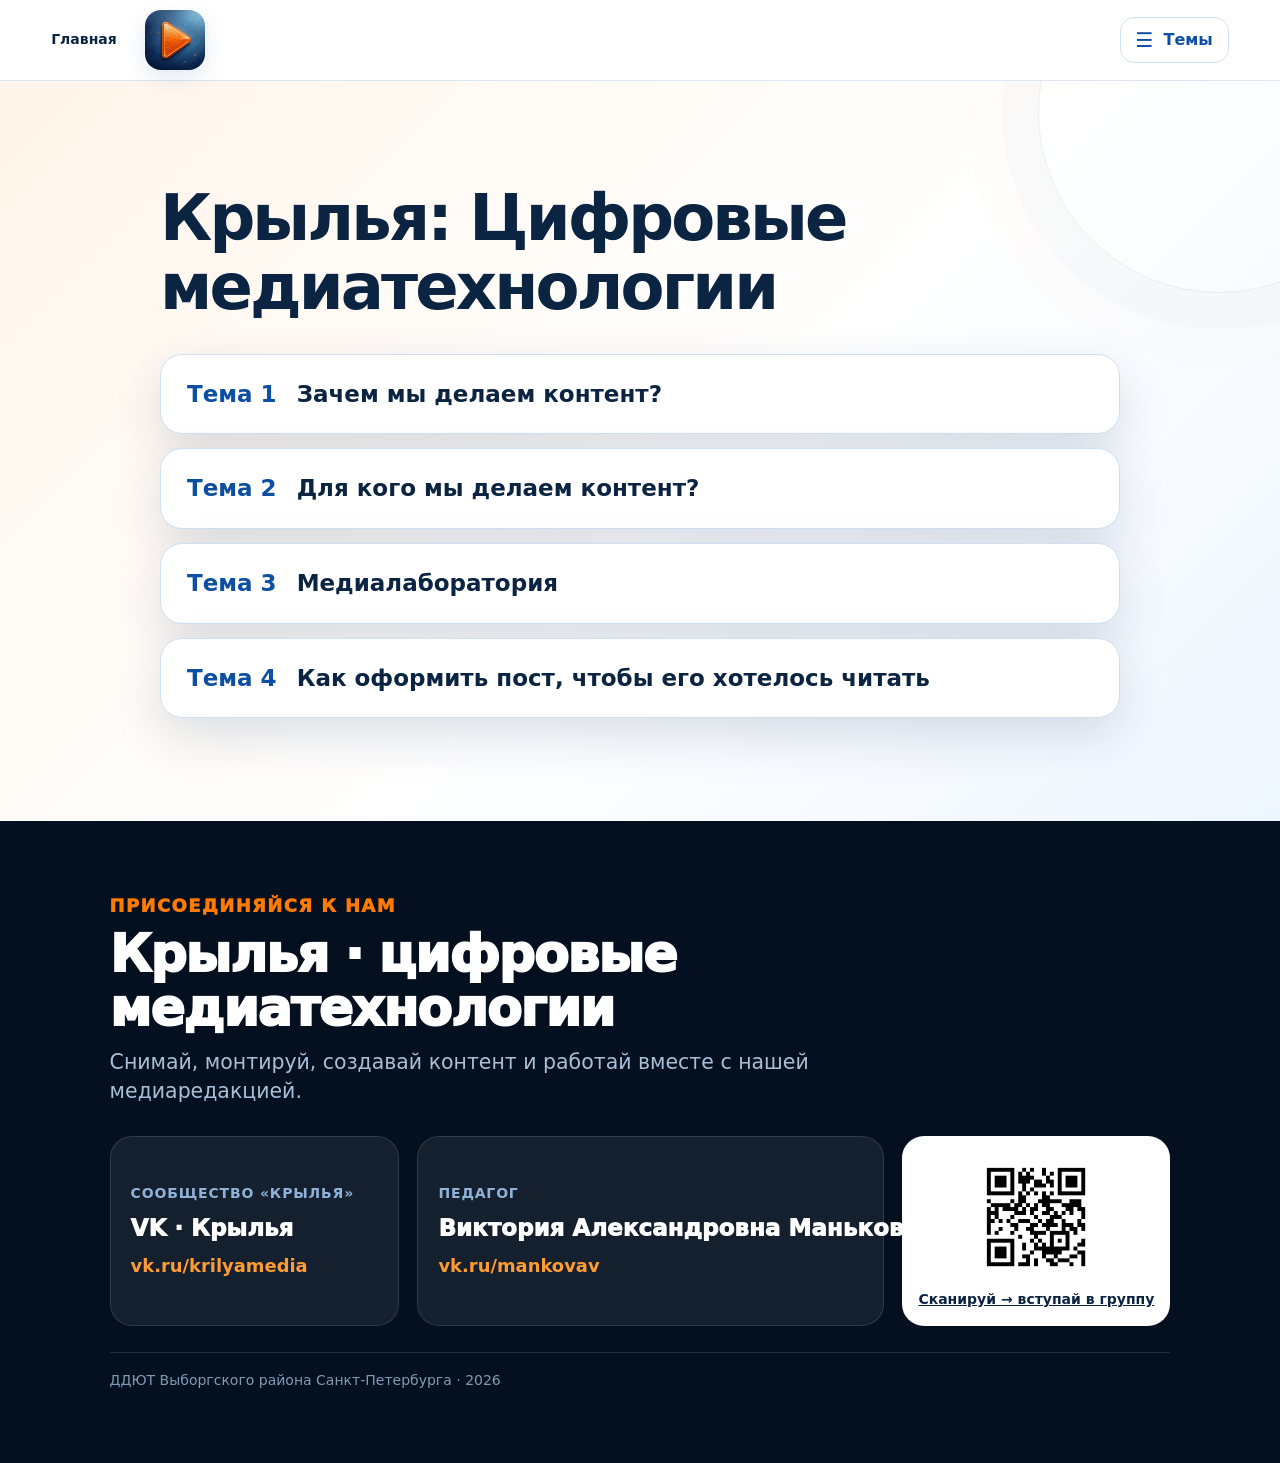
==== index.html @ b966acfd "Fix Wings VK QR code" ====
<!doctype html>
<html lang="ru">
<head>
<meta charset="utf-8">
<meta name="viewport" content="width=device-width, initial-scale=1, viewport-fit=cover">
<title>Темы курса «Крылья» - Your Level Up</title>
<style>
:root{
  --blue:#0c4fa3;
  --blue2:#1675e5;
  --dark:#071c35;
  --dark2:#0d2b4e;
  --orange:#ff7a00;
  --orange2:#ff9b33;
  --ink:#0b2442;
  --paper:#f7fbff;
  --white:#ffffff;
  --muted:#60748e;
  --line:#cfe0f2;
  --good:#0e9f6e;
  --bad:#d73a49;
  --shadow:0 18px 50px rgba(4,36,76,.14);
  --radius:28px;
}
*{box-sizing:border-box}
html{scroll-behavior:smooth}
body{
  margin:0;
  font-family:Inter,ui-sans-serif,system-ui,-apple-system,"Segoe UI",Roboto,Arial,sans-serif;
  color:var(--ink);
  background:var(--paper);
  line-height:1.42;
}
button,input{font:inherit}
a{color:inherit}

.topbar{
  position:sticky; top:0; z-index:50;
  display:grid; grid-template-columns:auto auto;
  justify-content:space-between;
  align-items:center; gap:10px;
  padding:10px clamp(10px,3vw,26px);
  background:rgba(255,255,255,.94);
  border-bottom:1px solid rgba(12,79,163,.14);
  backdrop-filter:blur(14px);
}
.brand{
  display:flex; align-items:center; justify-content:center;
  width:clamp(44px,6vw,60px); height:clamp(44px,6vw,60px);
  border-radius:16px; overflow:hidden; flex:0 0 auto;
  box-shadow:0 8px 22px rgba(12,79,163,.12);
  background:#fff;
}
.brand img{width:100%; height:100%; object-fit:cover; display:block}
.lesson-menu{position:relative; justify-self:end}
.menu-toggle{
  width:48px; height:48px; border:1px solid var(--line); border-radius:15px;
  background:#fff; color:var(--blue); cursor:pointer; display:grid; place-items:center;
  box-shadow:0 8px 22px rgba(12,79,163,.10);
}
.menu-toggle:hover{border-color:var(--blue2)}
.menu-toggle-lines,.menu-toggle-lines::before,.menu-toggle-lines::after{
  display:block; width:22px; height:3px; border-radius:99px; background:currentColor;
}
.menu-toggle-lines{position:relative}
.menu-toggle-lines::before,.menu-toggle-lines::after{content:""; position:absolute; left:0}
.menu-toggle-lines::before{top:-7px}.menu-toggle-lines::after{top:7px}
.tabs{
  display:none; position:absolute; right:0; top:calc(100% + 10px); width:210px;
  grid-template-columns:repeat(2,minmax(0,1fr)); gap:8px; padding:12px;
  background:#fff; border:1px solid var(--line); border-radius:18px;
  box-shadow:0 18px 46px rgba(12,79,163,.20);
}
.tabs.open{display:grid}
.tab{
  border:1px solid var(--line);
  background:#fff;
  color:#8ca7cb;
  padding:clamp(9px,1.3vw,14px) clamp(8px,1vw,14px);
  border-radius:999px;
  font-weight:900;
  font-size:clamp(13px,2vw,18px);
  cursor:pointer;
  white-space:nowrap;
  line-height:1;
  min-width:0;
  display:grid; place-items:center; text-decoration:none;
}
.tab:hover{border-color:var(--blue2); transform:translateY(-1px)}
.tab.active{background:var(--blue); color:#fff; border-color:var(--blue)}
.tab.placeholder{opacity:.95}
.page-note{
  display:none; position:fixed; top:82px; right:16px; z-index:60;
  max-width:320px; padding:14px 16px; background:var(--dark); color:#fff;
  border-radius:16px; box-shadow:var(--shadow); font-weight:700;
}

.panel{
  position:relative; overflow:hidden;
  min-height:min(820px,90vh);
  padding:clamp(48px,8vw,96px) clamp(18px,7vw,92px);
  display:flex; align-items:center;
}
.panel.compact{min-height:auto}
.panel.light{background:linear-gradient(180deg,#fff,#f4f9ff)}
.panel.dark{
  color:#fff;
  background:
    radial-gradient(circle at 15% 15%, rgba(22,117,229,.32), transparent 28%),
    radial-gradient(circle at 86% 76%, rgba(255,122,0,.18), transparent 30%),
    linear-gradient(145deg,var(--dark),#061425 62%,#0a2747);
}
.panel.orange{background:linear-gradient(135deg,#fff5ea,#fff 55%,#eef6ff)}
.panel:before,.panel:after{content:""; position:absolute; pointer-events:none; opacity:.42}
.panel.light:before,.panel.orange:before{
  width:360px;height:360px;right:-120px;top:-150px;
  border:1px solid rgba(12,79,163,.22); border-radius:50%;
  box-shadow:0 0 0 36px rgba(12,79,163,.04),0 0 0 72px rgba(255,122,0,.035);
}
.panel.dark:after{
  width:420px;height:420px;left:-180px;bottom:-250px;
  border:1px solid rgba(255,255,255,.13); border-radius:50%;
  box-shadow:0 0 0 46px rgba(255,255,255,.025),0 0 0 92px rgba(255,122,0,.025);
}
.wrap{width:min(1240px,100%); margin:0 auto; position:relative; z-index:1}
.eyebrow{
  display:inline-flex; align-items:center; gap:10px;
  font-size:clamp(14px,1.4vw,19px); font-weight:950; letter-spacing:.09em;
  text-transform:uppercase; color:var(--orange);
  margin-bottom:18px;
}
.eyebrow:before{content:"";width:36px;height:3px;background:currentColor;border-radius:99px}
h1,h2,h3{margin:0;line-height:1.02}
h1{font-size:clamp(42px,7vw,100px);letter-spacing:-.045em}
h2{font-size:clamp(32px,5vw,70px);letter-spacing:-.035em}
h3{font-size:clamp(23px,2.5vw,36px);letter-spacing:-.02em}
.lead{font-size:clamp(20px,2.1vw,31px); max-width:940px; margin:24px 0 0; font-weight:650}
.dark .lead{color:#dbeafe}
.accent{color:var(--orange)}
.blue{color:var(--blue2)}
.pills{display:flex;gap:10px;flex-wrap:wrap;margin-top:28px}
.pill{
  padding:10px 15px;border-radius:999px;font-weight:850;
  background:rgba(12,79,163,.09); color:var(--blue); border:1px solid rgba(12,79,163,.13)
}
.dark .pill{background:rgba(255,255,255,.09);color:#fff;border-color:rgba(255,255,255,.15)}
.grid{
  display:grid; grid-template-columns:repeat(auto-fit,minmax(min(260px,100%),1fr));
  gap:clamp(16px,2vw,26px); margin-top:34px;
}
.card{
  background:#fff;border:1px solid var(--line);border-radius:var(--radius);
  padding:clamp(22px,3vw,34px);box-shadow:var(--shadow);
}
.dark .card{
  background:rgba(255,255,255,.07);border-color:rgba(255,255,255,.16);
  box-shadow:none;backdrop-filter:blur(10px)
}
.card p{font-size:clamp(17px,1.4vw,21px);margin:12px 0 0;color:var(--muted)}
.dark .card p{color:#cdddf0}
.number{
  width:44px;height:44px;border-radius:14px;display:grid;place-items:center;
  background:#e8f2ff;color:var(--blue);font-weight:950;margin-bottom:18px
}
.dark .number{background:rgba(255,255,255,.12);color:#fff}
.checklist{display:grid;gap:12px;margin-top:30px;max-width:900px}
.check{
  border:1px solid var(--line);background:#fff;border-radius:18px;
  padding:16px 18px;display:flex;align-items:center;gap:14px;
  font-size:clamp(18px,1.5vw,22px);font-weight:800;cursor:pointer;
  text-align:left;
}
.check:hover{border-color:#91bde9}
.box{
  flex:0 0 28px;width:28px;height:28px;border:2px solid var(--blue);border-radius:8px;
  display:grid;place-items:center;color:#fff;background:#fff
}
.check.done{background:#effcf6;border-color:#b7ead6;color:#17654c}
.check.done .box{background:var(--good);border-color:var(--good)}
.check.done .box:after{content:"✓";font-weight:950}
.cta{
  border:0;border-radius:16px;padding:14px 20px;cursor:pointer;
  background:var(--blue);color:#fff;font-weight:900;box-shadow:0 10px 26px rgba(12,79,163,.2)
}
.cta:hover{transform:translateY(-2px)}
.cta.orange{background:var(--orange)}

.task-grid{
  display:grid;grid-template-columns:repeat(auto-fit,minmax(min(230px,100%),1fr));gap:18px;margin-top:34px
}
.mystery{
  min-height:230px;border-radius:26px;border:0;cursor:pointer;
  padding:22px;color:#fff;text-align:left;position:relative;overflow:hidden;
  background:linear-gradient(145deg,var(--blue),#092f66);
  box-shadow:var(--shadow);
}
.mystery:nth-child(even){background:linear-gradient(145deg,#f27700,#ff9d35)}
.mystery .q{font-size:84px;line-height:1;font-weight:950;opacity:.9;letter-spacing:-.04em}
.mystery .label{position:absolute;left:22px;right:22px;bottom:24px;font-size:20px;font-weight:950}

.steps{display:grid;gap:12px;margin-top:24px}
.step{
  display:grid;grid-template-columns:44px 1fr;gap:14px;align-items:start;
  padding:16px;border:1px solid var(--line);border-radius:18px;background:#fff
}
.step b{display:grid;place-items:center;width:44px;height:44px;border-radius:14px;background:#edf5ff;color:var(--blue)}
.step strong{font-size:20px}
.step span{display:block;color:var(--muted);margin-top:3px;font-size:17px}

.quiz{
  display:grid;grid-template-columns:repeat(auto-fit,minmax(min(280px,100%),1fr));gap:18px;margin-top:28px
}
.answer{
  border:2px solid var(--line);background:#fff;border-radius:22px;padding:24px;
  font-size:clamp(19px,1.7vw,25px);font-weight:900;cursor:pointer;text-align:left;color:var(--ink)
}
.answer:hover{border-color:var(--blue2)}
.answer.good{border-color:var(--good);background:#effcf6}
.answer.bad{border-color:#f1bac0;background:#fff5f6}
.feedback{
  margin-top:18px;padding:16px 18px;border-radius:16px;background:#edf6ff;color:var(--blue);
  font-size:18px;font-weight:800;display:none
}
.feedback.show{display:block}

.editor-form{
  display:grid;grid-template-columns:repeat(auto-fit,minmax(min(230px,100%),1fr));gap:14px;margin-top:28px
}
.field{display:grid;gap:8px}
.field label{font-weight:900;color:var(--blue2)}
.field input{
  width:100%;padding:14px 15px;border:1px solid var(--line);border-radius:14px;background:#fff;color:var(--ink)
}
.preview{
  margin-top:24px;padding:26px;border-radius:22px;border:1px dashed #8fb9e3;background:#f5faff;
  display:none;color:var(--ink)
}
.preview.show{display:block}
.preview h3{color:var(--blue); margin-bottom:10px}
.preview p{margin:10px 0;font-size:18px;line-height:1.5}
.preview .mini-note{margin-top:14px;padding-top:14px;border-top:1px solid #dbe8f6;color:#4b637d;font-size:16px}

.wheel-wrap{
  display:grid;grid-template-columns:minmax(260px,480px) 1fr;gap:clamp(24px,5vw,70px);align-items:center;margin-top:34px
}
.wheel-area{position:relative;display:grid;place-items:center}
.pointer{
  position:absolute;top:50%;right:-8px;transform:translateY(-50%);
  width:0;height:0;border-top:18px solid transparent;border-bottom:18px solid transparent;border-right:34px solid var(--orange);
  z-index:3;filter:drop-shadow(0 4px 4px rgba(0,0,0,.2))
}
.wheel-shell{
  position:relative;
  width:min(74vw,430px);
  aspect-ratio:1;
}
.wheel{
  width:100%;height:100%;
  border-radius:50%;
  background:conic-gradient(
    #0c4fa3 0 72deg,
    #ff7a00 72deg 144deg,
    #1675e5 144deg 216deg,
    #ff9b33 216deg 288deg,
    #0a315f 288deg 360deg
  );
  border:10px solid #fff;
  box-shadow:0 18px 50px rgba(0,0,0,.25);
  transition:transform 2.8s cubic-bezier(.12,.76,.17,1);
  position:relative;
  overflow:hidden;
}
.wheel:after{
  content:"";
  position:absolute;
  inset:37%;
  background:#fff;
  border-radius:50%;
  box-shadow:0 4px 18px rgba(0,0,0,.18)
}
.wheel-word{
  position:absolute;
  left:50%;
  top:50%;
  transform-origin:0 50%;
  font-weight:950;
  font-size:clamp(12px,1.5vw,18px);
  color:#fff;
  letter-spacing:.04em;
  text-shadow:0 2px 5px rgba(0,0,0,.32);
  white-space:nowrap;
  pointer-events:none;
}
.wheel-result{font-size:clamp(25px,3vw,44px);font-weight:950;margin:16px 0 24px;color:var(--orange)}


/* Modal task windows */
body.modal-open{overflow:hidden}
.task-modal{
  display:none;
  position:fixed;
  inset:0;
  z-index:200;
  background:rgba(2,12,25,.76);
  backdrop-filter:blur(8px);
  padding:clamp(12px,3vw,34px);
  overflow:auto;
}
.task-modal.open{display:grid;place-items:center}
.modal-card{
  position:relative;
  width:min(980px,100%);
  max-height:calc(100vh - 40px);
  overflow:auto;
  border-radius:32px;
  background:#fff;
  color:var(--ink);
  box-shadow:0 32px 90px rgba(0,0,0,.35);
  border:1px solid rgba(12,79,163,.14);
}
.modal-card.dark-card{
  background:linear-gradient(145deg,#071c35,#0b294a);
  color:#fff;
  border-color:rgba(255,255,255,.13);
}
.modal-head{
  position:sticky;
  top:0;
  z-index:3;
  display:flex;
  align-items:flex-start;
  justify-content:space-between;
  gap:20px;
  padding:clamp(24px,4vw,42px) clamp(24px,4vw,48px) 18px;
  background:inherit;
  border-bottom:1px solid rgba(12,79,163,.11);
}
.dark-card .modal-head{border-bottom-color:rgba(255,255,255,.12)}
.modal-title-wrap small{
  display:block;
  color:var(--orange);
  font-weight:950;
  letter-spacing:.08em;
  text-transform:uppercase;
  margin-bottom:8px;
}
.modal-title-wrap h2{font-size:clamp(32px,5vw,62px)}
.modal-close{
  flex:0 0 auto;
  width:48px;
  height:48px;
  border-radius:50%;
  border:1px solid var(--line);
  background:#fff;
  color:var(--ink);
  font-size:30px;
  line-height:1;
  font-weight:700;
  cursor:pointer;
}
.dark-card .modal-close{
  background:rgba(255,255,255,.08);
  color:#fff;
  border-color:rgba(255,255,255,.18);
}
.modal-body{padding:24px clamp(24px,4vw,48px) clamp(30px,4vw,48px)}
.modal-body .lead{margin-top:0}
.modal-body .grid,
.modal-body .editor-form,
.modal-body .steps,
.modal-body .quiz,
.modal-body .wheel-wrap{margin-top:26px}
.modal-hint{
  margin-top:24px;
  padding:20px 22px;
  border-radius:20px;
  background:#f1f7ff;
  border:1px solid #d9e8f7;
}
.dark-card .modal-hint{
  background:rgba(255,255,255,.07);
  border-color:rgba(255,255,255,.15);
}
.dark-card .modal-hint p,
.dark-card .modal-hint span{color:#d7e6f7}
.dark-card .field input{color:var(--ink)}
.dark-card .preview{background:#f5faff;color:var(--ink)}
.dark-card .step{color:var(--ink)}
.dark-card .answer{color:var(--ink)}
.dark-card .wheel-result{color:var(--orange)}
@media (max-width:600px){
  .task-modal{padding:0}
  .modal-card{min-height:100vh;max-height:none;border-radius:0}
  .modal-head{padding:20px 18px 16px}
  .modal-body{padding:20px 18px 34px}
  .modal-close{width:44px;height:44px}
}

.memory{
  border:3px solid rgba(12,79,163,.18);background:#fff;border-radius:34px;padding:clamp(26px,4vw,48px);
  box-shadow:var(--shadow)
}
.memory-list{
  display:grid;grid-template-columns:repeat(auto-fit,minmax(min(250px,100%),1fr));gap:16px;margin-top:28px
}
.memory-item{padding:20px;border-radius:20px;background:#f2f7ff;border:1px solid #d8e7f8}
.memory-item b{color:var(--blue);display:block;margin-bottom:6px;font-size:20px}
.publish-checks{display:flex;flex-wrap:wrap;gap:12px;margin-top:26px}
.toggle{
  border:2px solid var(--line);background:#fff;border-radius:999px;padding:12px 16px;font-weight:900;cursor:pointer;color:var(--ink)
}
.toggle.on{background:#e9fff5;border-color:#75d9b3;color:#17654c}
.ready{margin-top:22px;font-size:clamp(25px,3vw,42px);font-weight:950;color:var(--good);display:none}
.ready.show{display:block}

.footer{
  padding:0;
  background:#04101f;
  color:#dbe8f7;
  text-align:left;
}
.footer-inner{
  width:min(1240px,100%);
  margin:0 auto;
  padding:clamp(38px,6vw,72px) clamp(18px,7vw,92px);
}
.footer-kicker{
  color:var(--orange);
  font-weight:950;
  letter-spacing:.08em;
  text-transform:uppercase;
  font-size:clamp(14px,1.4vw,18px);
}
.footer-title{
  margin-top:10px;
  color:#fff;
  font-size:clamp(29px,4vw,52px);
  font-weight:950;
  line-height:1.05;
  letter-spacing:-.03em;
}
.footer-subtitle{
  margin-top:12px;
  color:#a9bfd8;
  font-size:clamp(17px,1.6vw,22px);
  max-width:780px;
}
.footer-contacts{
  display:grid;
  grid-template-columns:minmax(240px,.9fr) minmax(360px,1.45fr) auto;
  gap:18px;
  align-items:stretch;
  margin-top:30px;
}
.contact-card{
  display:flex;
  flex-direction:column;
  justify-content:center;
  gap:8px;
  padding:20px;
  border-radius:22px;
  background:rgba(255,255,255,.07);
  border:1px solid rgba(255,255,255,.12);
  text-decoration:none;
}
.contact-card:hover{
  background:rgba(255,255,255,.11);
  border-color:rgba(255,122,0,.6);
}
.contact-label{
  color:#8fb2d9;
  font-size:14px;
  font-weight:900;
  text-transform:uppercase;
  letter-spacing:.06em;
}
.contact-name{
  color:#fff;
  font-size:clamp(18px,1.8vw,27px);
  font-weight:950;
  white-space:nowrap;
}
.contact-url{
  color:#ff9b33;
  font-size:clamp(15px,1.4vw,19px);
  font-weight:800;
  word-break:break-all;
}
.qr-card{
  display:grid;
  place-items:center;
  gap:8px;
  min-width:170px;
  padding:16px;
  border-radius:22px;
  background:#fff;
  color:var(--ink);
}
.qr-card img{
  width:130px;
  height:130px;
  display:block;
}
.qr-card span{
  font-weight:900;
  font-size:14px;
  text-align:center;
}
.footer-bottom{
  margin-top:26px;
  padding-top:18px;
  border-top:1px solid rgba(255,255,255,.12);
  color:#7f9ab7;
  font-size:14px;
}
@media (max-width:900px){
  .footer-contacts{
    grid-template-columns:1fr;
  }
  .contact-name{
    white-space:normal;
  }
  .qr-card{
    justify-self:start;
  }
}

@media (max-width:860px){
  .topbar{gap:8px; padding:8px 10px}
  .wheel-wrap{grid-template-columns:1fr}
  .panel{min-height:auto}
}
@media (max-width:520px){
  .topbar{grid-template-columns:42px 1fr}
  .brand{width:42px;height:42px;border-radius:12px}
  .tabs{gap:6px}
  .tab{padding:10px 6px; font-size:13px}
}
@media (prefers-reduced-motion:reduce){
  *{scroll-behavior:auto!important;transition:none!important}
}

/* Three lesson pages */
.day-page{display:none}
.day-page.active{display:block}
.tab{transition:.18s ease}

/* Monday / Friday interactive elements */
.demo-grid{display:grid;grid-template-columns:repeat(auto-fit,minmax(min(280px,100%),1fr));gap:20px;margin-top:30px}
.demo-post{background:#fff;border:1px solid var(--line);border-radius:26px;padding:24px;box-shadow:var(--shadow)}
.dark .demo-post{background:rgba(255,255,255,.08);border-color:rgba(255,255,255,.14);box-shadow:none}
.post-visual{min-height:190px;border-radius:22px;display:grid;place-items:center;background:linear-gradient(145deg,#edf5ff,#fff5e9);font-size:90px;margin-bottom:18px}
.post-copy{font-size:clamp(19px,1.8vw,26px);font-weight:850;margin:0}
.choice-row{display:flex;gap:10px;flex-wrap:wrap;margin-top:20px}
.choice-btn{border:2px solid var(--line);background:#fff;color:var(--ink);padding:12px 16px;border-radius:999px;font-weight:900;cursor:pointer}
.choice-btn:hover{border-color:var(--blue2)}
.choice-btn.correct{background:#eafff5;border-color:#6bd5ad;color:#126849}
.choice-btn.wrong{background:#fff0f1;border-color:#efaab1;color:#a62935}
.dark .choice-btn{background:rgba(255,255,255,.09);color:#fff;border-color:rgba(255,255,255,.2)}
.dark .choice-btn.correct{background:#153f3a;border-color:#57c79e;color:#dffff1}
.dark .choice-btn.wrong{background:#49242a;border-color:#df7d89;color:#ffe4e7}
.inline-feedback{display:none;margin-top:18px;padding:16px 18px;border-radius:18px;background:#edf6ff;color:var(--blue);font-weight:850;font-size:18px}
.inline-feedback.show{display:block}
.dark .inline-feedback{background:rgba(255,255,255,.09);color:#fff;border:1px solid rgba(255,255,255,.12)}
.big-chain{display:flex;align-items:center;gap:10px;flex-wrap:wrap;margin-top:28px}
.chain-item{padding:13px 18px;border-radius:16px;background:#fff;border:1px solid var(--line);font-weight:950;color:var(--blue);font-size:clamp(17px,1.6vw,22px)}
.dark .chain-item{background:rgba(255,255,255,.08);border-color:rgba(255,255,255,.16);color:#fff}
.chain-arrow{font-weight:950;color:var(--orange);font-size:28px}
.icon-card{text-align:left;cursor:pointer;transition:.18s ease}
.icon-card:hover{transform:translateY(-3px);border-color:#9fc6ec}
.icon-card .emoji{font-size:44px;display:block;margin-bottom:12px}
.quick-grid{display:grid;grid-template-columns:repeat(auto-fit,minmax(min(190px,100%),1fr));gap:14px;margin-top:26px}
.quick-item{border:2px solid var(--line);border-radius:20px;background:#fff;padding:20px;text-align:center;font-weight:900;font-size:18px;cursor:pointer;min-height:100px;display:grid;place-items:center}
.quick-item.good{background:#eafff5;border-color:#6bd5ad;color:#126849}
.quick-item.bad{background:#fff0f1;border-color:#efaab1;color:#a62935}
.editor-questions{display:grid;grid-template-columns:repeat(3,minmax(0,1fr));gap:16px;margin-top:28px}
.question-tile{border-radius:24px;padding:24px;background:#fff;border:1px solid var(--line);box-shadow:var(--shadow)}
.question-tile b{display:block;color:var(--orange);font-size:clamp(30px,4vw,54px);margin-bottom:8px}
.question-tile span{font-size:clamp(19px,1.7vw,25px);font-weight:900}
.dark .question-tile{background:rgba(255,255,255,.08);border-color:rgba(255,255,255,.15);box-shadow:none}
.selector-block{margin-top:24px;padding:22px;border-radius:22px;background:#fff;border:1px solid var(--line)}
.dark .selector-block{background:rgba(255,255,255,.07);border-color:rgba(255,255,255,.14)}
.option-group{margin-top:18px}
.option-group-title{font-weight:950;margin-bottom:10px;color:var(--blue)}
.dark .option-group-title{color:#9fc8ff}
.option-buttons{display:flex;gap:10px;flex-wrap:wrap}
.select-option{border:2px solid var(--line);background:#fff;color:var(--ink);padding:11px 14px;border-radius:15px;font-weight:850;cursor:pointer}
.select-option.selected{border-color:var(--orange);background:#fff3e7;color:#8d4500}
.dark .select-option{background:rgba(255,255,255,.08);color:#fff;border-color:rgba(255,255,255,.18)}
.dark .select-option.selected{background:#573515;border-color:var(--orange);color:#fff}
.result-banner{display:none;margin-top:22px;padding:20px;border-radius:20px;background:#eafff5;border:1px solid #9fe4c9;color:#126849;font-size:19px;font-weight:850}
.result-banner.show{display:block}
.compare-card{border-radius:24px;padding:26px;border:1px solid var(--line);background:#fff}
.compare-card.bad-example{background:#fff6f6;border-color:#f2c7cb}
.compare-card.good-example{background:#f1fff8;border-color:#b6ead5}
.compare-card .tag{font-size:13px;font-weight:950;letter-spacing:.07em;text-transform:uppercase;color:var(--muted);margin-bottom:12px}
.compare-card blockquote{margin:0;font-size:clamp(20px,2vw,30px);font-weight:800;line-height:1.35}
.material-grid{display:grid;grid-template-columns:repeat(auto-fit,minmax(min(165px,100%),1fr));gap:12px;margin-top:24px}
.material-card{border:2px solid var(--line);background:#fff;border-radius:18px;padding:18px;font-weight:850;cursor:pointer;min-height:100px}
.material-card.selected{border-color:var(--orange);background:#fff3e7}
.memory-screen{border-radius:34px;background:#fff;border:3px solid rgba(12,79,163,.16);padding:clamp(28px,5vw,58px);box-shadow:var(--shadow);width:min(1200px,100%)}
.memory-screen.dark-memory{background:linear-gradient(145deg,#071c35,#0b294a);color:#fff;border-color:rgba(255,255,255,.13)}
.memory-columns{display:grid;grid-template-columns:repeat(auto-fit,minmax(min(250px,100%),1fr));gap:18px;margin-top:28px}
.memory-box{border-radius:22px;padding:22px;background:#f3f8ff;border:1px solid #d9e8f7}
.dark-memory .memory-box{background:rgba(255,255,255,.08);border-color:rgba(255,255,255,.14)}
.memory-box h3{font-size:clamp(21px,2.2vw,30px);margin-bottom:10px;color:var(--blue)}
.dark-memory .memory-box h3{color:#ff9b33}
.memory-box ul{margin:0;padding-left:20px;font-size:clamp(17px,1.5vw,21px)}
.memory-box li+li{margin-top:7px}
.safe-list{display:flex;gap:10px;flex-wrap:wrap;margin-top:18px}
.safe-chip{padding:10px 13px;border-radius:999px;background:#fff0f1;color:#a62935;border:1px solid #f0c0c5;font-weight:850}
.team-checks{display:grid;gap:12px;margin-top:26px}
.team-check{border:1px solid var(--line);background:#fff;border-radius:18px;padding:16px 18px;text-align:left;font-weight:850;cursor:pointer;display:flex;gap:12px;align-items:center}
.team-check.done{background:#eafff5;border-color:#85d9bb;color:#17654c}
.team-check .tick{width:28px;height:28px;border-radius:8px;border:2px solid var(--blue);display:grid;place-items:center;flex:0 0 auto}
.team-check.done .tick{background:var(--good);border-color:var(--good);color:#fff}
.team-check.done .tick:after{content:'✓'}
.audience-game{display:grid;gap:14px;margin-top:28px}
.audience-row{display:grid;grid-template-columns:minmax(0,1fr) auto;gap:16px;align-items:center;padding:18px 20px;border-radius:20px;background:#fff;border:1px solid var(--line)}
.audience-text{font-size:clamp(18px,1.7vw,23px);font-weight:850}
.audience-actions{display:flex;gap:8px;flex-wrap:wrap;justify-content:flex-end}
.audience-btn{border:2px solid var(--line);background:#fff;padding:9px 13px;border-radius:14px;font-weight:900;cursor:pointer}
.audience-btn.correct{background:#eafff5;border-color:#6bd5ad;color:#126849}
.audience-btn.wrong{background:#fff0f1;border-color:#efaab1;color:#a62935}
.ad-grid{display:grid;grid-template-columns:repeat(auto-fit,minmax(min(210px,100%),1fr));gap:12px;margin-top:24px}
.ad-card{background:#fff;border:2px solid var(--line);border-radius:18px;padding:18px;font-weight:850;cursor:pointer;min-height:115px}
.ad-card.selected{border-color:var(--orange);background:#fff3e7}
.random-box{margin-top:28px;border-radius:28px;padding:clamp(24px,3vw,36px);background:#fff;border:1px solid var(--line);box-shadow:var(--shadow)}
.random-result{font-size:clamp(25px,3vw,42px);font-weight:950;color:var(--blue);margin:18px 0}
.dark .random-box{background:rgba(255,255,255,.08);border-color:rgba(255,255,255,.15);box-shadow:none}
.dark .random-result{color:#ff9b33}
.strong-answer{display:grid;gap:12px;margin-top:24px}
.answer-piece{border:2px solid var(--line);background:#fff;border-radius:18px;padding:18px;text-align:left;font-size:18px;font-weight:800;cursor:pointer}
.answer-piece.correct{background:#eafff5;border-color:#6bd5ad;color:#126849}
.answer-piece.wrong{background:#fff0f1;border-color:#efaab1;color:#a62935}
.workflow{display:flex;flex-wrap:wrap;gap:10px;margin-top:24px}
.flow-card{border:2px solid var(--line);background:#fff;border-radius:16px;padding:12px 14px;font-weight:850;cursor:pointer}
.flow-card.used{opacity:.35;pointer-events:none}
.flow-built{margin-top:20px;padding:18px;border-radius:18px;background:#f3f8ff;min-height:60px;font-weight:900;color:var(--blue)}
.flow-built .flow-token{display:inline-block;margin:4px;padding:8px 10px;border-radius:12px;background:#fff;border:1px solid #cfe0f2}
.flow-ok{color:var(--good)}

/* Make modal close permanently reachable on a vertical phone */
@media (max-width:600px){
  .task-modal.open{display:block;overflow-y:auto;-webkit-overflow-scrolling:touch;padding:0}
  .modal-card{width:100%;min-height:100dvh;max-height:none;border-radius:0;overflow:visible;padding-top:0}
  .modal-head{position:sticky;top:0;z-index:30;padding:18px 72px 14px 18px;min-height:76px}
  .modal-close{position:fixed;top:max(12px,env(safe-area-inset-top));right:12px;z-index:1000;width:52px;height:52px;background:#fff!important;color:#0b2442!important;border:2px solid #cfe0f2!important;box-shadow:0 8px 24px rgba(0,0,0,.28)}
  .editor-questions{grid-template-columns:1fr}
  .audience-row{grid-template-columns:1fr}
  .audience-actions{justify-content:flex-start}
}
@media (max-width:760px){
  .editor-questions{grid-template-columns:1fr}
}

/* Latest lesson refinements */
.reveal-later{
  display:none;
  margin-top:24px;
  animation:revealUp .38s ease both;
}
.reveal-later.show{display:block}
@keyframes revealUp{
  from{opacity:0;transform:translateY(16px)}
  to{opacity:1;transform:none}
}
.quick-item .qi-emoji{
  display:block;
  font-size:34px;
  margin-bottom:8px;
}
.select-option.correct{
  background:#eafff5!important;
  border-color:#6bd5ad!important;
  color:#126849!important;
}
.select-option.wrong{
  background:#fff0f1!important;
  border-color:#efaab1!important;
  color:#a62935!important;
}
.trio-grid{
  display:grid;
  grid-template-columns:repeat(3,minmax(0,1fr));
  gap:18px;
  margin-top:30px;
}
.trio-role{
  padding:26px;
  border-radius:26px;
  background:rgba(255,255,255,.08);
  border:1px solid rgba(255,255,255,.16);
}
.trio-role .role-icon{font-size:42px;display:block;margin-bottom:12px}
.trio-role h3{color:#fff}
.trio-role p{color:#cdddf0;font-size:18px}
.role-cycle{
  margin-top:24px;
  padding:18px 20px;
  border-radius:20px;
  background:rgba(255,122,0,.14);
  border:1px solid rgba(255,122,0,.45);
  font-size:clamp(18px,1.6vw,24px);
  font-weight:900;
}
.production-grid{
  display:grid;
  grid-template-columns:repeat(auto-fit,minmax(min(260px,100%),1fr));
  gap:18px;
  margin-top:28px;
}
.production-card{
  padding:24px;
  border-radius:24px;
  background:#fff;
  border:1px solid var(--line);
  box-shadow:var(--shadow);
}
.production-card h3{color:var(--blue)}
.production-card p{font-size:18px;color:var(--muted)}
.mic-steps{
  display:grid;
  grid-template-columns:repeat(auto-fit,minmax(min(220px,100%),1fr));
  gap:16px;
  margin-top:26px;
}
.mic-step{
  padding:20px;
  border-radius:20px;
  background:#fff;
  border:1px solid var(--line);
}
.mic-step b{
  display:inline-grid;
  place-items:center;
  width:38px;height:38px;
  border-radius:12px;
  background:#edf5ff;
  color:var(--blue);
  margin-bottom:10px;
}
.mic-step strong{display:block;font-size:19px}
.mic-tip{
  margin-top:22px;
  padding:18px 20px;
  border-radius:18px;
  background:#fff3e7;
  border:1px solid #ffc88d;
  color:#8d4500;
  font-weight:900;
  font-size:clamp(18px,1.6vw,23px);
}
@media(max-width:760px){
  .trio-grid{grid-template-columns:1fr}
}


.thought-layout{display:grid;grid-template-columns:1.05fr .95fr;gap:28px;align-items:center;margin-top:22px}
.thought-visual{display:flex;justify-content:center;align-items:center}
.thought-visual img{width:min(100%,430px);height:auto;display:block;filter:drop-shadow(0 22px 38px rgba(0,0,0,.18))}
@media (max-width: 880px){
  .thought-layout{grid-template-columns:1fr;gap:18px}
  .thought-visual{order:2}
}

/* Сценарий занятия 11 сентября */
.lesson-plan{background:linear-gradient(145deg,#f6f1ff 0%,#ffffff 48%,#fff3e7 100%)}
.lesson-plan .wrap{max-width:1160px}
.plan-intro{display:grid;grid-template-columns:1.25fr .75fr;gap:24px;align-items:end;margin-bottom:28px}
.plan-note{background:#11172b;color:#fff;border-radius:24px;padding:22px 24px;box-shadow:0 14px 28px rgba(17,23,43,.16)}
.plan-note strong{display:block;color:#ffd45a;text-transform:uppercase;letter-spacing:.08em;font-size:13px;margin-bottom:8px}
.plan-note p{margin:0;line-height:1.48;font-size:16px}
.activity-legend{display:flex;flex-wrap:wrap;gap:8px;margin:20px 0 28px}
.activity-tag{border-radius:999px;padding:8px 12px;font-weight:800;font-size:12px;letter-spacing:.03em;background:#e5f8fa;color:#08778d}
.activity-tag:nth-child(2n){background:#fff0d9;color:#a45400}.activity-tag:nth-child(3n){background:#eee6ff;color:#6540bd}
.plan-timeline{display:grid;grid-template-columns:repeat(2,minmax(0,1fr));gap:16px;counter-reset:plan}
.plan-step{position:relative;overflow:hidden;border:1px solid rgba(11,32,84,.1);border-radius:24px;padding:22px 22px 20px;background:#fff;box-shadow:0 9px 22px rgba(22,43,94,.07)}
.plan-step:before{counter-increment:plan;content:counter(plan);position:absolute;right:16px;top:12px;font-weight:900;font-size:52px;line-height:1;color:#eef1f8}
.plan-step>*{position:relative}.plan-step h3{margin:0 64px 7px 0;color:#0b2054;font-size:23px;line-height:1.1}.plan-step p{margin:0;color:#405777;line-height:1.5}
.plan-meta{display:flex;gap:9px;align-items:center;margin-bottom:12px;color:#5a43a9;font-weight:900;font-size:12px;letter-spacing:.06em;text-transform:uppercase}.duration{padding:5px 9px;border-radius:999px;background:#eee6ff}
.plan-step.highlight{background:#11172b;border-color:#11172b}.plan-step.highlight h3{color:#fff}.plan-step.highlight p{color:#d8e0f7}.plan-step.highlight .plan-meta{color:#ffd45a}.plan-step.highlight:before{color:#202944}
.mini-list{padding:0;margin:13px 0 0;list-style:none;display:grid;gap:7px}.mini-list li{padding-left:20px;position:relative;color:#405777;line-height:1.4}.mini-list li:before{content:'✓';position:absolute;left:0;color:#e67e22;font-weight:900}
.plan-step.highlight .mini-list li{color:#d8e0f7}.editorial{margin-top:18px;background:#e8f8fa;border:1px solid #bde7ec;border-radius:24px;padding:22px 24px}.editorial h3{margin:0 0 10px;color:#08778d;font-size:24px}.editorial p{margin:0;color:#245a68;line-height:1.5}.teacher-task{margin-top:18px;border-radius:24px;padding:22px 24px;background:#fff8ea;border:1px dashed #f0b45c}.teacher-task h3{margin:0 0 10px;color:#a45400;font-size:22px}.teacher-task p{margin:0 0 12px;color:#6f5125;line-height:1.45}.teacher-task .mini-list li{color:#6f5125}.plan-handoff{margin-top:24px;text-align:center;padding:18px;border-radius:18px;background:#0b2054;color:#fff;font-weight:800;font-size:17px}
@media(max-width:760px){.plan-intro,.plan-timeline{grid-template-columns:1fr}.plan-step{padding:19px}.plan-step h3{font-size:21px}.plan-note{padding:19px}.lesson-plan .lead{font-size:19px}}

.topbar.course-topbar{display:flex;align-items:center;gap:clamp(12px,3vw,28px);padding:10px clamp(14px,4vw,52px)}
.course-home{font-size:14px;font-weight:850;text-decoration:none;white-space:nowrap}
.course-home:hover{color:var(--blue)}
.course-topbar .brand{margin-right:auto}
.course-menu{position:relative}
.course-menu summary{display:flex;align-items:center;gap:10px;padding:11px 15px;border:1px solid var(--line);border-radius:14px;background:#fff;color:var(--blue);cursor:pointer;list-style:none;font-weight:900;white-space:nowrap}
.course-menu summary::-webkit-details-marker{display:none}
.course-menu summary:before{content:'☰';font-size:20px;line-height:1}
.course-menu[open] summary:before{content:'×'}
.course-menu nav{position:absolute;top:calc(100% + 9px);right:0;z-index:80;display:grid;width:min(360px,calc(100vw - 28px));padding:9px;border:1px solid var(--line);border-radius:17px;background:#fff;box-shadow:var(--shadow)}
.course-menu nav a{padding:13px 14px;border-radius:10px;color:var(--ink);font-size:14px;font-weight:800;text-decoration:none}
.course-menu nav a:hover{background:#eef6ff;color:var(--blue)}
.course-catalog{min-height:calc(100vh - 160px)}
.course-catalog .wrap{max-width:960px}
.course-catalog h1{max-width:940px;font-size:clamp(34px,5vw,64px);line-height:1.08}
.lesson-list{display:grid;gap:14px;list-style:none;margin:32px 0 0;padding:0}
.lesson-list a{display:flex;align-items:center;gap:20px;padding:23px 26px;border:1px solid var(--line);border-radius:22px;background:#fff;box-shadow:var(--shadow);color:var(--ink);font-size:clamp(17px,2vw,23px);font-weight:850;text-decoration:none}
.lesson-list a:hover{border-color:var(--blue2);transform:translateY(-2px)}
.lesson-list b{color:var(--blue);white-space:nowrap}
@media(max-width:580px){.course-menu summary{padding:9px 11px;font-size:13px}.lesson-list a{display:grid;gap:5px;padding:19px}.course-home{font-size:13px}}

</style>
</head>
<body>
<header class="topbar course-topbar"><a class="course-home" href="https://yourlevelup.ru/">Главная</a><a class="brand" href="https://wings.yourlevelup.ru/" aria-label="К списку тем Крыльев"><img src="[data-uri]" alt="Логотип Крылья"></a><details class="course-menu"><summary>Темы</summary><nav aria-label="Темы Крыльев"><a href="#monday">Тема 1 - Зачем мы делаем контент?</a><a href="#friday">Тема 2 - Для кого мы делаем контент?</a><a href="#saturday">Тема 3 - Медиалаборатория</a><a href="/4/">Тема 4 - Как оформить пост, чтобы его хотелось читать</a></nav></details></header>

<main class="day-page active" id="lessons"><section class="panel orange course-catalog"><div class="wrap"><h1>Крылья: Цифровые медиатехнологии</h1><ol class="lesson-list"><li><a href="#monday"><b>Тема 1</b><span>Зачем мы делаем контент?</span></a></li><li><a href="#friday"><b>Тема 2</b><span>Для кого мы делаем контент?</span></a></li><li><a href="#saturday"><b>Тема 3</b><span>Медиалаборатория</span></a></li><li><a href="/4/"><b>Тема 4</b><span>Как оформить пост, чтобы его хотелось читать</span></a></li></ol></div></section></main>

<main class="day-page" id="monday">
<section class="panel dark">
  <div class="wrap">
    <div class="eyebrow">Тема 1</div>
    <h1>ЗАЧЕМ МЫ ДЕЛАЕМ <span class="accent">КОНТЕНТ?</span></h1>
    <p class="lead">Сегодня разберёмся с SMM на знакомых примерах, а потом создадим короткий ролик <b>«Это я»</b> и познакомимся ещё лучше.</p>
    <div class="pills"><span class="pill">SMM</span><span class="pill">ЦЕЛЬ КОНТЕНТА</span><span class="pill">РОЛИК 15–30 СЕК</span><span class="pill">CAPCUT</span></div>
  </div>
</section>

<section class="panel light">
  <div class="wrap">
    <div class="eyebrow">Начнём с примера</div>
    <h2>ОДНО ФОТО. <span class="blue">ДВА РАЗНЫХ ПОСТА</span></h2>

    <div class="demo-post">
      <div class="post-visual">🪑</div>
      <p class="post-copy">«Стул.»</p>
      <div class="choice-row" data-quiz="chair1">
        <button class="choice-btn" data-answer="invite">Пригласить</button>
        <button class="choice-btn" data-answer="fun">Рассмешить</button>
        <button class="choice-btn" data-answer="unknown" data-correct="true">Непонятно</button>
      </div>
      <div class="inline-feedback" id="chair1Feedback"></div>
    </div>

    <div class="reveal-later" id="chairSecond">
      <div class="demo-post">
        <div class="eyebrow" style="margin-bottom:10px">А теперь изменим только текст</div>
        <div class="post-visual">🪑</div>
        <p class="post-copy">«Осталось последнее место в “Крыльях”. Кто займёт его?»</p>
        <div class="choice-row" data-quiz="chair2">
          <button class="choice-btn" data-answer="invite" data-correct="true">Пригласить</button>
          <button class="choice-btn" data-answer="interest">Заинтересовать, но никуда не звать</button>
          <button class="choice-btn" data-answer="report">Рассказать, что у нас есть свободное место</button>
        </div>
        <div class="inline-feedback" id="chair2Feedback"></div>
      </div>
    </div>
  </div>
</section>

<section class="panel dark">
  <div class="wrap">
    <div class="eyebrow">Главная мысль</div>
    <h2>КОНТЕНТ СОЗДАЮТ <span class="accent">ЗАЧЕМ-ТО</span></h2>
    <p class="lead">Фотография или видео сами по себе ещё не решают задачу. Мы заранее решаем, что хотим получить.</p>
    <div class="grid">
      <div class="card icon-card"><span class="emoji">👀</span><h3>Показать</h3><p>Например, как проходит занятие.</p></div>
      <div class="card icon-card"><span class="emoji">📣</span><h3>Пригласить</h3><p>Например, позвать новых детей в «Крылья».</p></div>
      <div class="card icon-card"><span class="emoji">💬</span><h3>Вовлечь</h3><p>Например, задать вопрос и получить ответы.</p></div>
      <div class="card icon-card"><span class="emoji">💡</span><h3>Объяснить</h3><p>Например, дать короткий полезный совет.</p></div>
    </div>
  </div>
</section>

<section class="panel orange">
  <div class="wrap">
    <div class="eyebrow">Теперь название</div>
    <h2>А ПРИ ЧЁМ ЗДЕСЬ <span class="accent">SMM?</span></h2>
    <p class="lead"><b>SMM</b> — это продвижение и общение с людьми с помощью социальных сетей и контента.</p>
    <div class="big-chain"><span class="chain-item">Рассказываем</span><span class="chain-arrow">→</span><span class="chain-item">Заинтересовываем</span><span class="chain-arrow">→</span><span class="chain-item">Общаемся</span><span class="chain-arrow">→</span><span class="chain-item">Получаем реакцию</span></div>
    <div class="random-box">
      <h3>Мы уже занимались SMM?</h3>
      <p>Мы создали VK-сообщество, оформили его, сделали первые посты и выложили ролик.</p>
      <button class="cta" id="monRevealSmm">ПОКАЗАТЬ ОТВЕТ</button>
      <div class="inline-feedback" id="monSmmFeedback">Да. Мы уже начали работать как медиаредакция — просто теперь знаем, как называется эта часть работы.</div>
    </div>
  </div>
</section>

<section class="panel light">
  <div class="wrap">
    <div class="eyebrow">Быстрая игра</div>
    <h2>КОНТЕНТ <span class="blue">ИЛИ ЕЩЁ НЕТ?</span></h2>
    <p class="lead">Сейчас считаем контентом то, что уже можно показать аудитории или опубликовать в соцсети. Нажимай на карточки.</p>

    <div class="quick-grid" id="contentQuiz">
      <button class="quick-item" data-content="yes" data-note="Да. Текстовый пост — готовый контент для соцсети."><span class="qi-emoji">📝</span>Текстовый VK-пост</button>
      <button class="quick-item" data-content="yes" data-note="Да. Готовый короткий ролик — видеоконтент."><span class="qi-emoji">🎬</span>Короткий ролик</button>
      <button class="quick-item" data-content="yes" data-note="Да. Фотография с подписью уже готова к публикации."><span class="qi-emoji">📸</span>Фото + подпись</button>
      <button class="quick-item" data-content="yes" data-note="Да. Опрос — интерактивный контент: аудитория может сразу участвовать."><span class="qi-emoji">📊</span>Опрос</button>
      <button class="quick-item" data-content="yes" data-note="Да. Афиша передаёт информацию аудитории и может быть опубликована."><span class="qi-emoji">🎨</span>Афиша</button>
      <button class="quick-item" data-content="no" data-note="Пока нет. Сам концерт — событие. А видео, фото или репортаж с концерта уже станут контентом."><span class="qi-emoji">🎤</span>Концерт в зале</button>
      <button class="quick-item" data-content="yes" data-note="Да. Записанный фрагмент концерта уже можно показать аудитории."><span class="qi-emoji">📹</span>Видео с концерта</button>
      <button class="quick-item" data-content="no" data-note="В этой игре — ещё нет. Бумажная книга сама по себе не является публикацией в соцсети. Но её фото, обзор или цитата могут стать контентом."><span class="qi-emoji">📖</span>Бумажная книга</button>
      <button class="quick-item" data-content="yes" data-note="Да. Фото книги с вашим отзывом — уже самостоятельная публикация."><span class="qi-emoji">📚</span>Фото книги + отзыв</button>
      <button class="quick-item" data-content="no" data-note="Пока нет. Если разговор никто не записал и не оформил, аудитория его не увидит. Записанное интервью — уже контент."><span class="qi-emoji">🗣️</span>Разговор, который никто не записал</button>
    </div>

    <div class="inline-feedback" id="contentQuizFeedback">Выбирай карточки по одной — здесь есть и готовый контент, и события или объекты, из которых контент ещё только можно сделать.</div>
  </div>
</section>

<section class="panel dark">
  <div class="wrap">
    <div class="eyebrow">Перед публикацией</div>
    <h2>ТРИ ВОПРОСА <span class="accent">РЕДАКТОРА</span></h2>
    <div class="editor-questions">
      <div class="question-tile"><b>1</b><span>Зачем?</span></div>
      <div class="question-tile"><b>2</b><span>Для кого?</span></div>
      <div class="question-tile"><b>3</b><span>Что хотим сказать?</span></div>
    </div>
    <div class="selector-block">
      <h3>Пример: хотим пригласить новых ребят</h3>
      <p class="lead" style="font-size:clamp(18px,1.7vw,24px)">Зачем? <b>Чтобы новые ребята заинтересовались.</b> Для кого? <b>Дети 10–14 лет.</b> Что сказать? <b>Здесь снимают, монтируют и делают настоящие публикации.</b></p>
    </div>
  </div>
</section>

<section class="panel orange">
  <div class="wrap">
    <div class="eyebrow">Мини-игра</div>
    <h2>СОБЕРИ <span class="accent">ПОСТ-ПРИГЛАШЕНИЕ</span></h2>
    <p class="lead">У всех вариантов есть смысл, но только одна комбинация точно соответствует задаче: пригласить новых ребят в «Крылья».</p>

    <div class="selector-block" id="assemblePost">
      <div class="option-group" data-group="goal">
        <div class="option-group-title">1. Какова главная цель?</div>
        <div class="option-buttons">
          <button class="select-option">Показать родителям, как прошло занятие</button>
          <button class="select-option" data-correct="true">Заинтересовать и подтолкнуть узнать больше</button>
          <button class="select-option">Поздравить команду с началом учебного года</button>
        </div>
      </div>

      <div class="option-group" data-group="audience">
        <div class="option-group-title">2. Для кого пишем?</div>
        <div class="option-buttons">
          <button class="select-option">Для родителей тех, кто уже занимается в «Крыльях»</button>
          <button class="select-option">Для педагогов, которым нужен отчёт о работе программы</button>
          <button class="select-option" data-correct="true">Для детей 10–14 лет, которым интересны видео, соцсети и творчество</button>
        </div>
      </div>

      <div class="option-group" data-group="message">
        <div class="option-group-title">3. Что главное сказать?</div>
        <div class="option-buttons">
          <button class="select-option">Программа рассчитана на 222 часа и проходит в течение учебного года</button>
          <button class="select-option" data-correct="true">Здесь можно снимать, монтировать, брать интервью и делать реальные публикации</button>
          <button class="select-option">Мы уже провели первые занятия и создали своё сообщество</button>
        </div>
      </div>

      <div class="option-group" data-group="cta">
        <div class="option-group-title">4. Как закончить пост?</div>
        <div class="option-buttons">
          <button class="select-option">Спасибо всем участникам, которые уже с нами!</button>
          <button class="select-option">Подробная информация размещена в официальных документах.</button>
          <button class="select-option" data-correct="true">Посмотри, что мы делаем, и приходи попробовать!</button>
        </div>
      </div>

      <button class="cta orange" id="checkPost" style="margin-top:22px">ПРОВЕРИТЬ</button>
      <div class="result-banner" id="postResult"></div>
    </div>
  </div>
</section>

<section class="panel light">
  <div class="wrap">
    <div class="eyebrow">Переходим к знакомству</div>
    <h2>СЕГОДНЯ КОНТЕНТ — <span class="blue">ПРО ТЕБЯ</span></h2>
    <p class="lead">Задача не в том, чтобы рассказать всю биографию. Нужно за 15–30 секунд дать другим понятный и запоминающийся медиапортрет.</p>
    <div class="demo-grid">
      <div class="compare-card bad-example"><div class="tag">Вариант А</div><blockquote>«Меня зовут Маша. Мне 12 лет. Я люблю музыку.»</blockquote></div>
      <div class="compare-card good-example"><div class="tag">Вариант Б</div><blockquote>«Это мой кот Бублик. Он думает, что все мои видео снимают про него. А я пять лет занимаюсь танцами.»</blockquote></div>
    </div>
    <div class="choice-row"><button class="cta" id="memorableBtn">КОГО ЗАПОМНИМ ЛУЧШЕ?</button></div>
    <div class="inline-feedback" id="memorableFeedback">Вариант Б: в нём есть конкретная деталь, характер и образ, который легче вспомнить.</div>
  </div>
</section>

<section class="panel dark">
  <div class="wrap">
    <div class="eyebrow">Отбор материала</div>
    <h2>ЧТО ПОКАЗАТЬ <span class="accent">О СЕБЕ?</span></h2>
    <p class="lead">Выбери до четырёх вещей. Не надо помещать в ролик всё сразу.</p>
    <div class="material-grid" id="materialPicker">
      <button class="material-card">🎮 Любимая игра</button>
      <button class="material-card">🐕 Питомец</button>
      <button class="material-card">🏀 Спорт</button>
      <button class="material-card">🎨 Творчество</button>
      <button class="material-card">🎵 Музыка</button>
      <button class="material-card">😂 Смешной факт</button>
      <button class="material-card">🎯 Чему хочу научиться</button>
      <button class="material-card">📸 Фото из жизни</button>
    </div>
    <div class="inline-feedback show" id="materialCount">Выбрано: 0 из 4</div>
  </div>
</section>

<section class="panel light">
  <div class="wrap">
    <div class="eyebrow">Организация команды</div>
    <h2>СОБИРАЕМСЯ В <span class="blue">VK</span></h2>
    <p class="lead">Сначала подключаемся к чату и договариваемся, куда будем отправлять готовые ролики. Нажимай на этап, когда он выполнен.</p>
    <div class="team-checks" id="vkTeamChecks">
      <button class="team-check"><span class="tick"></span>Добавиться ко мне в друзья</button>
      <button class="team-check"><span class="tick"></span>Зайти в общий чат</button>
      <button class="team-check"><span class="tick"></span>Закрепить чат</button>
      <button class="team-check"><span class="tick"></span>Написать сообщение со своим именем</button>
      <button class="team-check"><span class="tick"></span>Добавить участников чата в друзья</button>
    </div>
  </div>
</section>

<section class="panel orange" id="mondayMemory">
  <div class="wrap">
    <div class="memory-screen">
      <div class="eyebrow">Рабочая памятка · оставь на проекторе</div>
      <h2>РОЛИК <span class="accent">«ЭТО Я»</span></h2>
      <p class="lead"><b>15–30 секунд.</b> После просмотра команда должна узнать о тебе что-то настоящее и запомнить хотя бы одну деталь.</p>
      <div class="memory-columns">
        <div class="memory-box"><h3>Что можно показать</h3><ul><li>имя;</li><li>интерес или увлечение;</li><li>что любишь делать;</li><li>чему хочешь научиться;</li><li>один необычный факт.</li></ul></div>
        <div class="memory-box"><h3>Можно использовать</h3><ul><li>свои фото;</li><li>короткие видео;</li><li>голос или текст;</li><li>музыку;</li><li>говорить в кадре или не говорить.</li></ul></div>
        <div class="memory-box"><h3>CapCut сегодня</h3><ul><li>добавить материал;</li><li>обрезать;</li><li>расставить;</li><li>добавить текст;</li><li>добавить музыку, экспортировать и отправить в чат.</li></ul></div>
        <div class="memory-box"><h3>Пример структуры</h3><ul><li>0–3 сек — имя;</li><li>3–10 — что любишь;</li><li>10–20 — интересный факт;</li><li>финал — чему хочешь научиться.</li></ul></div>
      </div>
      <h3 style="margin-top:28px">Перед публикацией не показываем:</h3>
      <div class="safe-list"><span class="safe-chip">адрес</span><span class="safe-chip">телефон</span><span class="safe-chip">документы</span><span class="safe-chip">пароли</span><span class="safe-chip">лишние личные данные</span></div>
    </div>
  </div>
</section>



<section class="panel dark compact">
  <div class="wrap">
    <div class="eyebrow">Итог темы 1</div>
    <h2>ОДИН ПОСТ — <span class="accent">ВСЯ КОМАНДА</span></h2>
    <p class="lead">Создаём общий пост «Знакомьтесь: команда “Крылья”». Каждый размещает свой готовый ролик в комментариях.</p>
    <div class="grid">
      <div class="card"><h3>Что узнали?</h3><p>Что стало понятно о человеке после ролика?</p></div>
      <div class="card"><h3>Что запомнили?</h3><p>Какая деталь осталась в памяти?</p></div>
      <div class="card"><h3>Почему?</h3><p>Фото, фраза, музыка, монтаж или необычный факт?</p></div>
    </div>
  </div>
</section>
</main>


<main class="day-page" id="friday">
<section class="panel dark">
  <div class="wrap">
    <div class="eyebrow">Тема 2</div>
    <h1>ДЛЯ КОГО МЫ ДЕЛАЕМ <span class="accent">КОНТЕНТ?</span></h1>
    <p class="lead">Сегодня разберём целевую аудиторию на практике, возьмём интервью друг у друга и создадим <b>один общий рекламный ролик «Крыльев»</b>.</p>
    <div class="pills"><span class="pill">ЦЕЛЕВАЯ АУДИТОРИЯ</span><span class="pill">ИНТЕРВЬЮ</span><span class="pill">ОТБОР</span><span class="pill">ОБЩИЙ РОЛИК</span></div>
  </div>
</section>
<section class="panel lesson-plan" id="plan-september-11">
  <div class="wrap">
    <div class="plan-intro">
      <div>
        <div class="eyebrow">Маршрут темы 2</div>
        <h2>ПЛАН <span class="accent">ЗАНЯТИЯ</span></h2>
        <p class="lead">Сначала знакомимся и работаем командой, затем разбираемся, для кого нужен контент, и продолжаем делать ролики «О себе».</p>
      </div>
      <aside class="plan-note"><strong>Маршрут занятия</strong><p>Игра → повторение → команда → перерыв → теория → практика → движение → редакция → итог</p></aside>
    </div>

    <div class="activity-legend"><span class="activity-tag">игра и разговор</span><span class="activity-tag">команда и творчество</span><span class="activity-tag">практика за компьютером</span><span class="activity-tag">пауза и движение</span></div>

    <div class="plan-timeline">
      <article class="plan-step"><div class="plan-meta"><span class="duration">10 минут</span><span>старт · игра</span></div><h3>Угадай, кто говорит</h3><p>Один участник с завязанными глазами угадывает, кто произнёс короткую фразу. Называем имена и помогаем новым ребятам быстрее включиться.</p></article>
      <article class="plan-step"><div class="plan-meta"><span class="duration">10–15 минут</span><span>повторение</span></div><h3>Вспоминаем прошлый раз</h3><p>Отвечаем своими словами: что такое SMM и контент, для кого мы делаем публикации, зачем нужны фото и видео, что уже успели сделать.</p></article>
      <article class="plan-step"><div class="plan-meta"><span class="duration">20–25 минут</span><span>команда</span></div><h3>5 вещей, которые нас объединяют</h3><p>Работаем преимущественно по трое, одна команда может быть из четырёх. Ищем пять неочевидных общих фактов, фотографируемся и делаем карточку или коллаж.</p><ul class="mini-list"><li>Каждый предлагает хотя бы один факт.</li><li>Не берём ответы про возраст, «Крылья» и телефоны.</li><li>Коротко показываем результат всей группе.</li></ul></article>
      <article class="plan-step"><div class="plan-meta"><span class="duration">10 минут</span><span>показ · перерыв</span></div><h3>Смотрим и переключаемся</h3><p>Команды показывают свои карточки. Затем делаем небольшой перерыв перед новым материалом.</p></article>
      <article class="plan-step highlight"><div class="plan-meta"><span class="duration">15 минут</span><span>новый материал</span></div><h3>Цель → аудитория → контент</h3><p>На примере роликов «О себе» думаем: кто будет смотреть, что зритель должен понять, что оставить в видео и что лучше вырезать. После этого переходим к материалу ниже.</p></article>
      <article class="plan-step highlight"><div class="plan-meta"><span class="duration">основная часть</span><span>медиапрактика</span></div><h3>Ролики «О себе»</h3><p>Продолжаем начатое: заканчиваем монтаж, улучшаем титры, музыку, переходы и оформление. Помогаем друг другу и готовим готовые ролики для медиаредакции «Крылья».</p></article>
      <article class="plan-step"><div class="plan-meta"><span class="duration">5 минут</span><span>движение</span></div><h3>Переключаемся и двигаемся</h3><p>После работы за компьютерами делаем короткую активную паузу, чтобы отдохнуть глазами и вернуться к делу с энергией.</p></article>
      <article class="plan-step"><div class="plan-meta"><span class="duration">5–10 минут</span><span>итог</span></div><h3>Что берём с собой?</h3><p>Коротко отмечаем, что сделали, кто завершил ролик и какие коллажи получились. Незаконченный монтаж, оформление и технические задачи спокойно переносим на следующее занятие.</p></article>
    </div>

    <aside class="teacher-task"><h3>Техническая задача кабинета 111 · для педагога</h3><p>Во время самостоятельной практики, без остановки занятия, проверить компьютеры кабинета.</p><ul class="mini-list"><li>Установить и запустить Figma Desktop и CapCut Desktop.</li><li>Проверить создание пустого файла в Figma и нового проекта в CapCut.</li><li>Если нужны права администратора, записать номер компьютера и вернуться к этому отдельно.</li></ul></aside>
    <aside class="editorial"><h3>Задачи нашей медиаредакции</h3><p>Фотографируем новых участников, которых ещё нет на общей фотографии: особенно Макара, если он придёт, и остальных ребят. Соня добавляет на общее фото Сашу и Кирилла. После новых фотографий командное фото обновим ещё раз.</p></aside>
    <div class="plan-handoff">Дальше — основной материал занятия: разбираем аудиторию и контент.</div>
  </div>
</section>


<section class="panel light">
  <div class="wrap">
    <div class="eyebrow">Сравниваем</div>
    <h2>ДРУГУ И РОДИТЕЛЮ <span class="blue">ГОВОРИМ ОДИНАКОВО?</span></h2>
    <p class="lead">Для каждой фразы выбери, кому она прежде всего адресована.</p>
    <div class="audience-game" id="audienceGame">
      <div class="audience-row" data-right="child"><div class="audience-text">«Здесь можно снимать ролики и делать клипы»</div><div class="audience-actions"><button class="audience-btn" data-choice="child">👦 Ребёнку</button><button class="audience-btn" data-choice="parent">👩 Родителю</button></div></div>
      <div class="audience-row" data-right="parent"><div class="audience-text">«Ребёнок осваивает навыки видеомонтажа и медиакоммуникации»</div><div class="audience-actions"><button class="audience-btn" data-choice="child">👦 Ребёнку</button><button class="audience-btn" data-choice="parent">👩 Родителю</button></div></div>
      <div class="audience-row" data-right="child"><div class="audience-text">«Можно брать интервью и вести настоящее VK-сообщество»</div><div class="audience-actions"><button class="audience-btn" data-choice="child">👦 Ребёнку</button><button class="audience-btn" data-choice="parent">👩 Родителю</button></div></div>
      <div class="audience-row" data-right="parent"><div class="audience-text">«Участник получает законченный практический результат»</div><div class="audience-actions"><button class="audience-btn" data-choice="child">👦 Ребёнку</button><button class="audience-btn" data-choice="parent">👩 Родителю</button></div></div>
    </div>
    <div class="inline-feedback" id="audienceFeedback"></div>
  </div>
</section>

<section class="panel orange">
  <div class="wrap">
    <div class="eyebrow">Теперь термин</div>
    <h2>ЦЕЛЕВАЯ <span class="accent">АУДИТОРИЯ</span></h2>
    <p class="lead">Это люди, <b>для которых мы специально создаём контент</b>. Разным людям важны разные вещи — поэтому меняются слова, примеры и формат.</p>
    <div class="demo-grid">
      <div class="demo-post"><h3>👦 Ребёнку 10–14 лет</h3><p>«Что я здесь смогу попробовать? Будет ли интересно? Кто здесь занимается?»</p></div>
      <div class="demo-post"><h3>👩 Родителю</h3><p>«Чему научится ребёнок? Какие навыки получит? Какой будет результат?»</p></div>
    </div>
  </div>
</section>

<section class="panel dark">
  <div class="wrap">
    <div class="eyebrow">Наша аудитория сегодня</div>
    <h2>ПРЕДСТАВЬ РЕБЁНКА <span class="accent">12 ЛЕТ</span></h2>
    <p class="lead">Он увидел «Крылья», но пока думает:</p>
    <div class="thought-layout">
      <div class="random-box"><div class="random-result">«А МНЕ ТАМ БУДЕТ ИНТЕРЕСНО?»</div><p>Наш ролик должен ответить именно на этот вопрос — не официальным текстом, а настоящими словами участников.</p></div>
      <div class="thought-visual"><img src="[data-uri]
... 1329623 bytes omitted ...
[base64]//9n/[base64]/9WvvYzv+PUXceutNzDmFa4/fRc0AGVfvG634IQ0G6UZq3HbkClbC3oRGDXZEUPinMrZ26JQa2HwkMEEvDrP+M53bfHE6rP4kx/e4WNnb8J4vALzDhapqymBt49R738W6c4bQXSMWnQLLltGohkFDEor4Og6GBNoOgNQEda/o8YOf5d4jFe0VkKWCi0epwt0WB9N6Jp0i8M/[base64]/DLScrn6PmmHW1sn1qXkPeMdqi9cKxCm00RXHQRswi5sVvMXS5kCE25wHE2L3xjt8jz8Hsem8Sfil3BQ+tj8W7UWd0AABdKbMQhO73eEfxGQWnoMiD00agCqN+UgpLdeBz3Jxf/vg1nH1JpnRz0sAIianG2RY+GUhEPA6ZUibsJ0ZlkuAIWEt6wIJmzESY54pZDklumw70kDPjHWY/CkMWpOPiegWGlPBwN+ON14D33AOIxB7ImTAVnWnj8Wptkp5yJM/MhVEpoTJjnmVOEgnsqNo/Q0uaneHJZ6/ghU/9PH7k3/x+fPu//5/h+M4NnL36EMM4qv5NHlAETB43+hHkyqKgiA2Jt/nseiA5dTJDidypTgIZLRfQg61haqf9DGbG8fEG2YJ2tjhqaHaYBEeU7IAqe8YDKpRyC0gnshIjSjvsgKDJhfAP90GUnqP1W+Apt/WTHrZHpemtxUAjNwemU7XQ+L+NK2S7G490gayFbKS+z+pjaRJETfMAS3viol0soXHAAhwVIEpsKjf6PDJZ3NlCTZ6zBEYYhGqBkiCdfYxB5IZPB6qF2u8I7861Yn3tGmh/gs9/6G8iv/oFXH3uORRUDMOg2dPU7A3XNYTdbgcej/Dk279M+uAitomK7mE1IBXGSCt5qTKXuaKylB+YJinVOM2yGyNpiYSUJCKa1LZhOawMsOXARDRmOWeEq/[base64]/[base64]/[base64]/NUBQy0wArMTDvgO0JaP9Y7vMMRgXTCpk3wOln8a+8Z4c/+pUVdH6OEx5Ag7zvDhbZATMJecjYrNcYxj44bdltjdd6frU54QUWZOlpaR8wrK59mSpeOcvYMWGoO/[base64]/mNuFLvU50B9cBHHfbBc08TYpPMAdnE22NIxz/4+/ZzJNfgqLnja4bpdo253DC3gDsh3lMURGHQ5sgTfokb4Jh6ZVWAgL0fHRpBmfXEGlAFazFAYvOUA9D2r7AX5KrDJoeTEIbC/QWM/mdT372Jjmu4XpDlVmWcarnJho0MBupULDMPCQBzlESWlHMqlJaUX4sbBk9e21bqyhLSfq4lohJx4aFPeaxMaDlRm7fcX7nk54+y3CbmbP4Jzm6vNgCY2ss8RIqJUlQF0hB6UVNUl1onXTmNT7hdTSLgDAE+48vcHnf/aH8RN/+f+If/LP/TuYtjvstzsMQ6aQz6zo7/nKiMmzohf4h77TvWLBYH0mBpP8TcdNkIEMzFPB2ekWR0crrXMbZHWwe4Uu3OmOKlZoSheAQsaY/K5T2OxzHWSQCd0yUQSQG46cXEPwopl1pk/tFre2Ag5dZBJgZ20spD87UwOAHkbW8GVrnf2SW59hChz4EJGtg4wyHXAgqnsUhD6s1+avtOkgLWkbgou2YGPtGK5Tox+fYxvTYhcLs5T3QPsp+Fwy3gRAkn4S1psjnH3sJ/Dq3/1buHPnru50yEhJA9R68LVlFhPJ7onz3QQc3cPtN70DZZZ6ziil1byuGuhS4CgRDyvd0cZSZqeUylMpxMxcptkoVOJjJFnIWQ8jZFv4YSmtAcgBipmSbWkDjVnHr8G4UjDXgmmasZ8mMEPrWGdpe0gtC5rsAEZtLgM5ZwzQGvus86e2XWUGS1asfK8V+/2MWhmrcWQpn+iZ8MTF54SZQcZ3WPKs023HsAA0aC4F/tu9QMtOL8G/[base64]/PMO33qLWoW2v002vC9j3MXUpYbTbI49jrYqDtRgAjUeLwO6eUCLV+bLc/+xwAfOhDH8IHPvABe0BZ5TIw/Xq8LgPUl9fi+g4CfqA8++zX3qZ6/M+PR0dvB9FZKrRGrVy5EmqVzGmwZMRQZkqFPE9G5SKponY715WZCHsxmKRURil7zKVlTTeXWI06/cmEVYw1ukD395rqQnjPhR4jSFG7mqAmyOGIYmhUzNMOtc4YhutS0oIZhCq1sVFbeY9gMTSlwl2X3LRHeEH6TIncpqhccHy0wY988gv44/gKrG5dxfn2FFJWA6goVhGq9cNLQU9mfYAq+UFRljlIxDplUiIhESRQDcJEkO1JlLGjNV4+2+Gr7u7xH3z9F/FnPrzDD3/hGRxdOQanWbIjsELNI+r5Q6T0WdDN58BpAy5V8eiWtxjXYCCtkY5uop4xMG9BqQVceoeQuz8LZL/mFTKRe88ozlKv55YtAGEOXSMvb/8jwNT3dCEhBpgRLZQeRgMrxX4p/[base64]/gaZFyV2fKhJfv09suACziUL+dqf3WrWcmuGNYjW1TYO3Sx5+qKAZBzGAohedHF4tb38G0mK6FwQTHbXhviu/9j9oZ1NXbpee8RpOoJ/8Ppyd4EzFww3cY8Bx0a4n48DMWV4Up2whC/CYC9Yt3TR/QWt8OK+l5O6sPWWM2YWhGeOvyY8ARccMNAIzeEga7LG7mq7G3iDF00wIHIuYUGKrBs6yNATuiMGo1Cuwzg9+Nxm3n6KUv5acVYrJwIXJk6ZkFkWjRMRVkMG5cSlTAIQk+gIL5XBaqNJeY/iQTMhsiwV3bxSUswbExjJSxgxMxIIj2fGtcT4uqeBJ69UvPIIGDKh6JiE7ILtooipBExVqxshYWLGpMjTJXkAsFqlImeZkEGoMzCMCbdvjPjY//Mv48Yzb8BX/ot/DF/8xMdRyoScMgGJLQ/NxZiB0eKL1Ba7mrrWsTJzpZQ0VsIx+1e+9/xCHY33K0pij52e7rA5WmE1Jr9/aMdI300OtbBXE+kha7PTyfo9/ObPOTSBwSJDLYK6ByKKCJQJPFsrUZZJQKzLlO6EsQede7bWb2RB6k4GLBJZEPVa02eveVnb4XunzhxHcDHQ6opzrwstIGi2joLpga4wSrLEElbedvG2kP16laKndLg9pboCQTYAAEmZjKPrN5HOXsEXfuz/[base64]/VyWfjURs3GCi1O4cnpQQmKZelIh/cjSPg0hYHwnz14jWMOggljvI2xFg8eB4641Ix1R3mae9la0jP2ZKEGZM5nZDsdYz3HWzDJYaphx0gpHHEZriB1bzHfrvFPE2oZW7thGdlDM1HTDlj3GyQx3U3H0azBIBS4nbAkTCdKt89F/7Iz3/sk18AgA984APV9MhlYPr1fV0GqC8vuxhAAt7NALC6fvTePORvZeaZKw8EJjkwp6JMc2LIPsKcrLjFAAI8y4a0Pp+rkGCYt2yBGftZspBrLfZjVGYA2opnE9AqzBendbvXYKlsXf/[base64]/8uUn2D4EtmnVToC2wSar8SeG/[base64]/2l1dvXJLyIb0KQ0SJEoZ2efJrOWSRcuBxoukhplbjtnHB5as8EoeIdB7nN4afgNDguQ4Z23FkTwYK/Y85PfCCZ8ISUFjAZwB0ml235+PSXuIPHsxobIjuQyAdlz7jSQcsB7fdC9CGXQAcmpAxm12GRiExuoT2PCxyzAzFxKNdJZU3I0ffZsgGZLCI2x9YkapsDg6dTHwZDgE/aM0QpzOb+SuNaoUxxXqtuNV7qBe2k2uKV+l210bvj2A4HazrBq7wjJSRMeawPPnpUH3+xYiDUKadEtdZaiZDw/2Xvz6OtW477MOxX3Xufc+/[base64]/jJP/HHcOXhm3jbd30UL37+86AtycKOjLmlG1iznUxhWxkI+p7BaJrruccjUJ9nfYUvyJl74IAgRFj56/xsj3Y0Y7udxIHW+ntkvOC8FOSVs5e53Pt0Jm3/EMQBhLbDZZx7V63JLi5p7IJPH/bfEyUUFER8bP1fO9S7A98eSxwxheZ4dv6CbddmG6kxQjo6qWVbufXXsEqXQ3Hn5TpCPUZG95tCKG6yDGaHbZJjM3mnRXyuv/t90uSITnQOQ0hOH28ToAv0YRisXUTB5pFfawPSdITtnPHaz/xD3P30P8GDDz+M0ipSypLHebLoaQDUkCr7MlqrFZUJD77xzcDJA2ivPy9ObaqgnCXKuDUwV5zXhQDiPE9IJI5fc96y5j0nDW6Ypqx5q+UQQ8kzzSilAFRAlDBNGfOk6UB0ThsP1VqdVsa/2RzOlLHFRmQUs6fsqC3UV6ukcTz0OSFp7CSf9TRPyDkrBOy8TwRwAzVd9ZjnyXVHmJLO4wQR9U2jqF3/[base64]/GX+Z3GVjpz4xzBE/LMjq3zRvcTRvwIcDDocD6nLQ3RGt6wXrR86Yc0bebJE2m1BQL9Ywh7RVaSS+ISbGxFxfaai/8F3f9V17Zp4A1PuR018f130H9f0rXB8D8PH24Dt/7ZWcN/8q5ekREC3gNstqNVAqU6PmCfeZmRP1ZVBbfTOwEEFT33IH1GVBaTvUUrqxpc8OKo1ERI/g2RQjuXAyAd11VxfcbhA5GFflG9G1WWSUMM2zOoIl1cVhd6oAbnIDtHHt+ZQoIZiF3RCDF726DCxT7K6u1hNSmrE7P8OlDPy+7/oA3vzwFsvZXUzd+uxlu2Lsn13X24FwmgzPmjG8C2l602gwUhCWzUioYoS21IBNxu19wfUTxh//8BkePvkC/h+ffwJIjyNtElI5AJTQUkLdvYr6OiNdewKgo6CII1zRT9Ml0BGB9w3c9jAHdARwDp4GotJYlPJLeAWO3sMjF8ejc2+/E4Do6tGOE9eFRSNm/EzrpztEG5sxftB3AiK2dxTUdGevzY0Q8cAAtwXY3wWVPTIqEh0AKgARElecLS/h4x9g/[base64]/6c10Tje+EBrxMmo/vnUMG6wgtzRIpkQ+ir5y863tcXxx+CY8D4xtm2rQoJ086MumhkdavBjolTfgqyme9FW0uW67VxmDudh0fH+dfG2F0LudAIzkO9TzbK1PsvQXlDk9d9M0fcusb11y6i7jVGMvbdJOQgUoIBZ60fBWj4GMYwtHNd29gEZ/gOG4KTYNAKpkb6f4b67Lmoe/[base64]/uffg5PrN/HIhz+Cl774OczHJ4hGdyS/[base64]/ddAcvZRrShFArGansdz2EswR06SekTqTuqwFsd8TnL4IqGnzYoMovOYQODUc0WN/GS6xd5n47PRvnOeNr3NPmPQw2mCwlnxfRzTka25fyQJxWDFVq5dTJZx1wl23/[base64]/Qz2oQPwYyeqtlGhTl/a5eqi/Eui2YrD717+s130H9f3LLgI+DgC4nC+9NeX5NxLS3GqrKXGqtRGocWsV1DoiTEQUlZbrSxWIpkAFlzK4MgofsBz2sr2cpJwu4MmF8xowW/BRX0HsetXUDAwgM2PYMhgUjr4SBKy83ZpEC8/bI/0MtHrAsuxwdHwC0lN5iQi1FJRygMQX9Ajq2B6rt/84rgSvdBO60E3Yn97Bv/ttb8E3feDNQD0HlYKUJ4iWM0XRI0+gEaTuFGwY++4aztpl9CI0imafPDBRQsvw8Wi1oqUG2iScHgqONw3/2QfP8dDlL+GPf7bifP8Ujo4ZtR7ALYOmCW3/KtprC9LVx4DpsqT/DW3o+QoBnk9Ef+1fBeoO5nTq46SKemV0xP7AeSAWHn5cDdI4VmYURuOA7/Vav/jCr3q7A+PuUFIYFPR7fyaUNxi+q4e/hlp1I5rHCC9qB/D+jqb1WEBcQGmR9BjlAOav4vu/ZcJvedNdlDs77NIMTrnbfkrrpCkvkgKG7dEGacoDJrFFomhvShFmVBv7hUgXhm+7dzCDAN+s29yQueHWATg7SGQxkeQaZc/3TOK9aCypPGgSujX7ved6pVmO15Kc+WyV9xFkgGyXAQPmhKacDFqLI7tVMB0k33OrIM1xKgahdTiMnc3ZaEESAyTbAOU0dILnyDZnT8oBHMpfk5VyAjZLG9si+abrAhw9AsyXJMc2EjwlrVtLYoSxOuRJgWPMOz1sxYxgXHmN9JmB350j2Xmyc0L/fb0oyQPg7XPAFzcUrPd5wQOv8fq/rLWECefT0Rw9w2X9pBB1y8M8JTO2KPJnXzSjJrlD+ivU2xL64OPOkMUGKxvQ3Sb6UjRO3UCzfOF2K8i5Xpn32fSoEDlOTof0+nW1Y0J/F1Z1A86rGSK7g3Ns7RJe0zmOQadp4BG3bo3UNo8CL0IMZ5v25ghl4xkA4tTs9DGDNhpp1Oc+WV+jzolD3elpNIaXg1h/6GnUJCACe4CQ8ZoslBHnYYwB+EK423bc54zPlU61/rZ5CBmNUKbN4eVntsvdz+Q0v15qPtvoXJMFKu8ib+ZMm5xtw4lANWJqzRZFKBxQCHEgVT3cWLe4ZOpRm4RIuGg/97lDAPaVMTHwngcTHjhmnO86+3ZS9Tlh+aQrk6T3YBIndV3pj8D2hh2SErMygMQi/0BYasWVhy/h2We+gB/7vo/h3/qBP4erT7wBt7/6LLab4zEakvq4soMqc073zjLDIy7X/hbnQ6OV4VkiSJpTPZaMyJ3uHlRhZwIDOOwXtNqw3c7Iky1YSoQiaZ7b7pjpEeyRje2Z9WKTYfiYdn2Ihgvtju03B1B4zHhfeCRDonLrxShknz+BkMLOEv8OEn1nQ2rTzyqTXfQsuyHCj/EQvNguDxwYcHmQEy5zW6efz0Fo7utGSRV1o64znS6EvvwVwCrHMQ0OONeNWr19dv5a8Z+k9+hjIJ0LtCVJe19qxXx8gpnP8fw//ps4PP15PPT4G1FqQ86TptPIyNkis7VtpOKRGYdDAV15ADff8V602u0QrgXEjDyRYP9GyJpXpzFxqw1yUKLkiG6881Rx85xB6sTTI0Mk12wmTHPyiOdW1Zmszu/WCpZmY8aCTbM4kOWgR/juEwb0EMXFRzXl7LtFAfaD7uZ5wmYzyU6RJgJSIsMlB3Zrcj4IoFHaecKyFKRE2M5z0G/ol49FBIMYPt5zAYvZo8mN5wZbO8rYKHxiFUEG9CjT+H6fB31OdOVncsH4uikujTweqw+zyzcl9QdoNWFjM7h/1+dJ29/FlBE29Im9tKC7Q4DIqCpHeRv6oLtdOJLU8rwTaMDFIxaxW/cOomOG2A3VFaPrjS5zg40Uh7RXGPRYD/4b2mD+kHA7yDW2iGErb9jI2HQ+1YK6ZFnMmSWNIlKgdQBDZHgAoc8IZcI4ocsl6qm4fSwAAuVJ6tzw2Cc7XHwtPkF9XAP+MrCkQXbOLUs5fO6VL3/5eX25KUHovqP6X/7rvoP6/mUXAWjvfve7NyWnXzdN0zeC6ADwRjfMkByGY/YPumiNgrv/0QdClEmrOJSd5q+23E72ziA/B+Xl2zbu0WhvB63KcT0dFDc7UNCWQ/UkwUIRcp5BeQbVCiJgtzsDuGHenACcwFwhOferADNTGEPj/3lE7gCCQxtNWaWccOd0h0snG/ybH3k/Hrw8Y3d3jzTNyCQofCzPPkgrOp2C7F3RhIjEp94EgCaCBHO5odskywAlZJLNu6AkOd1SAx0l7A4Vc13wH713j7df/wr+k5/Z4+nbj+H4ylUwKlJrSJnQyh2024R0+RHQdAWN1am2JlNjIB8hbW7IYYu87yPM40fqw9n7ORgW6C94x0dQSKsnRph27+vCLwOY6eVe8ANFWHqv4gdQGYGXu4bAWNOMwn/lUwR3aAt4dwepnYOoglDA1MB5Ql12uJFfxJ/44AHf8njBcnaOSpp3EBI5IQc9k251lJzT05wxb8Q57fVQqHfot0kHdCdmn9DDMw5Qg6EYL+aGTMDrO8bpPgNU0coevMiBg9x0/hIAykCd4IckJnMqWztJIqwpGCcE9SYYgyWwRREwO0+ZcwCJOnBrBQTL46wHFVqkKwPgpc9ZG1MGgAqGRnq3ovUoyHKU2eUjhygrpMgPKkg05QfVc3ns6EEgHYHbTua7OUQRWbJ5ny/yJq8+9u++uyDwIEtxciMND49WgtGAerHmNI9z0V+n/r3jYwP63ppgYPXXmTqLxfIcMAdbYjQ6LsYFe7PMOIvttIcTmY8Uw8IEWk/rIhavzoeIvnu/Lny+R2P6T+RGhj/MqxeH8fsa+sl2HIwGAXMlaC4biNtSnfC+4GOzqhO01zA616VpOiBBD8vVMAwkwni7/jJgwD643n8O0pt73bEtY3+1CHIO6QKL/dt4OVnpnjQd7TRevdMXRK06OTy42sKycaXUHJ4f9fkKByVbROiyWDUhp7rnY77zmSvl1af3x8et1M3tLc6ZiLjJCl8mEHICppxAiZkaU9M8GbU2bk2c0E0X5rlJVLWl07D/zQmYzKFB4gQ2eujRsdZU6R4aUiLc2Rc8vGF8ww3gKDHOuOefNicIG73NYcvC7qUBpTFq1UPndPjkOIA+uW1TQtMdPok0ZQhYc3gX1GXBE08+gMt3n8On/8wfw/t+38dw5cGHcfuVV7DdHqtzvvNtXCzjC/PYqu4RcMPP63kWdZ7yuBUZoxDZdpWxBRyQRnsypjlju80dm7PwRJyR90I3rLQattQ7G8L7HBeeTPR7SgJrP98bfY2VS5qP5t6K8emxfaYXGMGrMxQ+zMDky6YwSQNAnJXhIEKfU9TxclxMjPXbdHVHksqM2hqB4QsB3F/xvl4QIcGJFNUiifzuujOyQ8BLfWybls/QAwYGggymFDPsnJyjky1Ov/DTeOnH/[base64]/3lHPmvJlC+Dz3ATZ6Dpguqp3Ow4Ojl9mjwDssiFbKSm74AgyNhYW5R/[base64]/FNJFK8rYE/VqZAiMzM51zxC2/+wAduRSf9fef018d130F9/wIAfOQjH0mf/OQn2/n5oze2N6bvIMrHzDgHKLeq7rLqJiFczYSVVvj9YEypHKu1YDnsUFuJ+jII1B7B0W1YAZXNFYrdC3UjAGz/rC1xBTLoyQFqa/slxyAl5LxRW53BtWB39zYoZWw2x2CIsgFL/mn2TGgWPWqAl0IlqggHJK2gJ64CE0DckLBBPb2Nj7z7MbztzTdRuaFgwpQSiKtFJiiBnMpjwLD13YS8OdMcEXcBL/kdO408rEofSkSYxIwVQxokq/pzQkHC4fwc3/mGMzxycgt/9Kcr/sFLj2N7+RqQDpoGeAbvb6GVBXT1caTtNT8kJ+I4EMTRmI9BR9eB3evdSb3qXAT5Fhn6z9fsqtW8MoSVasKFKzLQxR+d1zk8Mhgj8csKDHjbgtLtG8xjxKa0mWO+7ZVm9ihaa1XSvMvlAN6dglgipxPvAZK8xsvZHTyyfQF/[base64]/7k5YjLEfg7kxFoG+2Toc6w7N4KMQwfoskgQHkcAvnaxYkkOXSfo4prxXKjL5xB5ib1Ke8a6LLLbo96sMV0gD2BflVGgykgY1jEFoLzZYEY1PPJZotjNlRhlSNedobzBKLD340gy1iSLQmeUYANdR/Fn7Gr2AaApAVkaQdYXGzDbcmkKRRd8/[base64]/T71Z1AUCcNuYgEJJ9uqUK+sJO/H4yozzLY97dx6/wiRO7yoJaKqw9ewXve/0G8+IVfxs/9wPfim/+Pfxj12nXs79zBtNm4k1pYSc8/UVnhgQ/mACFGU6djCo6FzuDGhhTFjUn1MKToC7zQ+acC1aqregBcLQ2bTUaeJTq0pwYZ+XStEaKDIaYTMdk17pA0nlZp7U4x+S3q+o7F4z09s6XYIp1K01BPr1vbR2H/QyDOGueTi4179UeZ3dtFF+o0XTKOU3dcm38kRDyLlg9M7ZibVm20wZQFPoloFJ3DiWXBhlR5cSjggiPHDmkG0Lh5sf15Cv0UupbasL18FTh7Fc/9yA8i3b6L4ycfxrJU5GmDPE2YNH8yAA8gYfW2EiUsS8GChEfe9i7Qpetot1/[base64]/lJyZB6bXor0fRBJNqjsuylT8xUVdwF5CUyd22qDYgM3BhL2UuuaZbIRTcOAc95HMFit2H10JMQHdwNBK3UZWHHali1y+6PW1HEvaYJpwAAOU+YtjNalYjNuhxwOOyw2R4jzxs5Y02FrESBw4X6GPbAgzCV5+6leGL7GZQSKssK/ne+/4147NqEuuzF8CdTDMleUKXLEeF0ug5DFVQAwYU5kll3ARxQEkMsmeFBciwcJRDNqKXKqdgNSBvC+XKEtDvHNz/wKv7Cr2/4vl88w5//wiOgzRuA6QCUHVpKaEsFv/Ys2vUGmm9g2PZjStPaqDmpsXsVqHvZqheNfWBUem5BoPfFgVYcF1p9t98ViK5V1zCGcbwMABI85QMwjPc9y4pfzCHqAIjHZzj+HeeUfFyBLzOM6gHY30biHYAFAKOlIxxRA58/j/[base64]/bwaBl8UcD8hcs7yVJ/3qTDIYYD5NV6ZCEAgia3n9jLQ06BsMMtmUEHc62DRtGlajUcZuLMUymMV5EBcM0LCqILTLqRTaaQ6STu/h+/AkLo7PPcyni1fgs9V3N36MR1MceFibjfFiY9R7KBPCtQ1JRCcGveuddh1woenGU8PcHHlQaKUD1AlBQNxyGnUA9b/mSe3V05py3ZJezQ3/KmXZopw/5Ds5Qr2dIP25RMyNyRepJITw4oQAZC0g5pnQiUzJphkDRGwBa1SpJuK0xdkzm7r7qaPTF05feejhVA7TqyA66PlcrQEJ1FLKk523CebGAJOcvUbQRmpajQYGuCif67ymKRNvEiGT+tJhcoG1+drOPqiUSHPALoxvuEF4/JhQq/zQ9DFbbBIx0j+LU1aPEggyxNCRLhEpmxAmzZwkaUAEP1FiOOZsjGlKuH71Eo4vHeGhN9zEc5/9cXz6v/pevO8/+MPgUnA4P8c8bzT1G7nDpvdI6m9hfBSHcuezwO8IOtxxSV/Mi9hNhY6+H7/bMwARyw632jCXhmkzUU5Jjx8JPKp4kV2OCaiN+JU04iKyItkPbGtAJv/HmTNG+XX5xuH5nCRqv7XhxQs0MX83+e8rOecLlyRpPUhXqPWwxOhf5IDdTYSYljCd1ueArora/SCzwmB30RJuD+0Lsp65qa9Zc1/01U85n5wSIxzU6rXdQ0Fya9SxRqgqNEeKlzmbpg02E+GVf/z3cefn/iFu3nwEtTZJq5FJRY/2VGnUlEdYd2vtdzvU+Qg33/0h6VNdwDSDEmFzvAXlhGVZUIosxNZWgaUgp8QSES0O56wObCJ1VKUMnjJmPQzQc063ilKKwh5xUOdEg5NZZCBkjk8Z8yarY1cwjc2HWkVWHQ7dZpO5ofmsMyFzFmd5EcewTbGcJSdvskOyidFqAVJCqRX7w4LaGo6OZ1BKMVopYDoEG6zrIQrzPnK2Lm6h2ungNn/0cY4CAquFnfUV7vVXGO48xGoOx3aPwqpzs2F/28UUdaJPUxbaAkpPmwccrKZ4reQcdzloc9Kp59izPxs6RzpMX4MmYVEgYg8O/D8IPpfcI0pwMpGTdCgfgG1LJhI7qmlKLw5kGoLtyOSf4AiXPaFSk+SRDl239oVX/97bzL0sBjORRI2zslBiHxbvs/wtS0FZiuyyyLIrgdIUxBwHyjtBO3wzCMQyMD3FYXe8R15b04ZIsJK+DsdWGo3eulOaiDJrdHSjlNP+/OwXT2+dfr4P5/3I6a+n676D+v4FOLb+0Dzz/MGE/AZu2DHRkdihRI2roEDABU9ytyuPeg0QEMwNy7JDrQXsKT1Mf3fB7PDVNZ2tEOqSGK+EuQq/Xp4qacPwiJEcGqHqJ4V1Zyi7ipYyct5CpkQBM+P8/C5aW7A5egCMBG4VRAmNC2pd3Dkdutzt7YAc10ZHBB0k1h8Eq824e7rHI9eu4ENvfwzHU8P5gZAm2R5EJH/ZDCDv49qJQ0F58jAwHnhG7Gk9urLrQIdV8puSIwXDRALYamHUWlDzhIYT3D6vuIrb+CP/SsKbrxZ872dm3Do8js3RgqXeBRJLuo9XC3C9gI4flMhX6lykgw5uBMonwDGAs1ugdg5kVc2W3/eCnhmVIgwAWxRyxC/DNnMMK/gdYPXxipvqhuo6VIg3x0fv1UyMzXcrLLbLXl45LXQU9D1rpHjzqMiBiJbWA8xoOSPhGHT6BXznIy/hP/[base64]/1cQ4OZA4ED1eXV0J3OUzIPofGd3Lbm9LPpNRtqkJ17sHmqDVVhav8Zkk7TP7WXmTTPKUgQLe59t0s3RnSHc0gJmbSyNfIKu58NUclWbyRD1AfV+UFwyZrnjbDuvOYKcXOt0GrB3p1fGJydxD/EQC4jNbD2qwjxsO6VMOWh9owUKi1S3orL8zRbM9Q6CJDk3O3lMrmuJx+KuWXf4kuXSsvl/ceWvrc861RyYwtwEtrPGciUh9UYjBqFWZpTQS2RUI3MCqriKmSVgONMSXiKYnZZ2sRifvSjDuqo7hSuHJWGx2B8dZrhEvbht1OHmiOReA8oM0BQKiVUapsZoiOC91P4/KZAMy6nliZPNWHZ0QStkQ9NGzSMW5cvgKqB0ybhJtveALPfepH8cuf+NN412/9vXjtRYnOzHkK2DIODUU2dIfU2H/[base64]/y2uHB8jbzJKaZjmGVOeQCnJ0R2Bwaw8ZqA2wtmuol15DA+9/T0SNCOFA03WfOdZDuusfqhhFYdzqVSK8A1R4ikJP07TrDmgZfQTJXCShSIgS5qBKjmrSylYFsaB2Q9VnKeMeZ56LmmwHjAquwABYJo8pz5aa1gO4viWXNIAcZOURYVRUkGi7Hqs1QrbZSIOammrHQzOGv1dFsHZR9utLlytdMJqbkT85I5S/eILSczgJgEWUQbGyNToUO1zjh0a2dh5Grs+pzq/2wpO4Pnu/[base64]/+ZP//nn8b96+vyuu+gvn8B+BgBH+c3fuPxZYDeQ1OeZKe5nGjru3uDdW8QV2QXOSA3KVVrxWHZodkWdlNmZALdnqWVUmUAiYlYfLGGQk3mmoI3xW8AHXCAGKM1uuh07SQKkxHQAZBSRp5mgHXltzUczu8iEWHeHGn75Te0Bq6Ll2yVmtANzkdd2Yt98/YEncBgFifU/rDDu978AB5/5Br8cLaUofkyYCfaGzn8CooIcH+I0mGl/[base64]/dIqTwrhTNkCeQZBckDnp1i2GnHKeEiYF4zknbDYzpnny+RJ5i1kiyhxQBkPQp/mAxK3Z0UjTTyucYk4m48Fb+wl7ZLinwcen+QwnsmiN7FvDMc0AT/L8lAQ0cetR0sMecY2AdcRepLduYGjfW1FDUp3D3HpnuICLHJooKFX/[base64]/nIn4iLvwRI2hzjfcpyeBDS6OgajC8KFa2oN/BQkPvOMyvaBj033hyXH01eRTzDsTznjYuj2e/bS9RZeSXX4vNE7DLNFzB0w0Z4sOt7gizU2oFmoLiWwciELZ/Spp3+6Pte/wsvv3b80eOv/MR/tDv8ml/7PBHOQZjBWBJhk4kSmatcg4PBfSOKL8+x5JyWzPkM5sYTAZucMCVypiPrnpGfDX9owxOAKnLhrDS+sQXecoOQiWlpQnvimN9aRshebw1YGrCwObLHYSZ0XSTtg/rRDDeyOxGg41IrcHz5CFeuXZV1QWYcX7qMRx+pePlH/hq+dPkSnvrNvxOvvvA8SmPkqK+c7Aj4znSZRs4SBd/ICovEhSfnAKOj7iA0OgKGaWWmkawimX8kcBhaq9jvG5ZDwvZoFkd1svRd6lhxj/1qvLwX3ZnWndNRzo3Ej3Mn3AlEIscLOSVUqlqeSX3Tg1KJ7PIbg036H3PWOEkJROzODlOrOhC6kyMwzLhyqsR1qaVNV5/OMHlXzkK4Lor0crLoJk0w61GPvliJTvggj1VR9+J79Cy3tlph7TS3hUSvniRX83xyAtrfwXM/9jfBL3wZlx9/AktZkNIkaTMmcof4UCb60n0tBfsCXHr8Lbj0xFNYTk+RUpY0VpbmRw8cTIk0TZxEM5fKqEWdwrXRvkhG+jwVZCLfnSeRyqQ4VBzRU0poM6PWCaUwSjHHd8N+aTiUgilnzFPSgx5jVLI4pW0hISXC8ckGpTbs97KzcJqyzP/WRL41wY9EQJ4n5AZZmKsVrQpV7MDCaZ6QWsJyKMgpYXu8BdnKmwxWZBlvk4t+lTNdlQcnMZS/AttF+eFYBOMz/nusA1KBh5Ip3yUN3hhxA3pKq8BjxhS9rb2lFN82/jF2Yl20iTLB9b/[base64]/7xjxfm7jm4f339XPcd1Pcvv/i8PdBO8HYREjxB9HNqjZmDhe3KRCXKemVSnNPn4pxWLeiOK5X/DO7b7lgFLznolB17UCVMtoVeo7AbWAIrqCuYgCpHzwVUcIkW68qqX60xpnmDPM2otcgO/lawHM6Q8oSUZ9meA2u3rG53w0Sb4ErQDA3H3gNqFcdwVxxdwRFQFjx+bYtLxzI1KSWQOqVFOzN6fJJW3DSCzyJJR89N/2QNUq1GlMDUPKRp7I8eJtQsArnTlSCHn+SJAMo4FAblCsKM80Jo+wO+8+HbeNO3fA5/5DMv4m8+9xQ2xw+A5gW0yBY5fvVZ4BoBxw9rNGynkuhOVcTpGHSUgH0CL3dg2/edrCvLjP2/tPq+vtbobK3gGUP0ZwA/Y220egBB11J/RhkvLP73wmIREUjpOHTASKGsUHY5uHOauMju/GkDanuc3XkaH3/n6/[base64]/oXgWtsanCgU/jucS0M37rn7TQeCewM6g7LLqcChI4LadqIAceG/njk3cqusIdZP0cDxnVKfJFomO5dcriEHtPF6LFv7gvx+kNDqe+o5F7kShCNQsVkt7tRzFPFSjczEYnM8c9DmgynMfocRNAtrgtY56LKdu6LSj1qukfRrTacKE0vjomzpy9GBENE9UZ/vIEXkp0CBEAPaUVK6FGhCBX3iNpexT3ks9NzlOc2Vn3comoWJzE7jeLihnIZYeBlN5Cs7+oshKWXMTsqOCDXbRrmSGtAymGHBIKTmjUnBmSB1tW/uzJ1XBoANKKUN+XV28f705//xGdx+MhHTk4A8MLHzyWiuwm4xCz4izKxrdjX2nNHV67cuBERNO2Y/qvg1pjmRNhOdogY6yGPwj2jjJdm9YVvGYtGhDsL492XCG+4rNyk7O8kRI+cJv1cG7A0dv9inFKBEshEmBPA3FBdbJKXq65CySXLwNGlI1y6fEkOdstyCPbla1fRUPHlH/zLyJsTPPmdvw0vf+WraBpNiWb6KozZIAccBXYBYGOOgFtc5mnbzEGgNJfpQCGkbUQ86rBgHSODuqiV0aihnR9QloTNdkaekvN/J10XVF0Wad/sWZ8zFhVtYxAiQtHl94D7KZYvf1JKSETDIoPrNGuVzTmYHpHPLnetvUQg6vaCt8bDPxMLV5vDJbGJeymiEUgyQUvqUl2tC1gH1jd1hDMxqPUaXVS7kHTRzc2c02ThndQH20tIrnp9BJg8Ax83NjGkPGI0Muzumq2PD03YHF3Cnc/8fbz+0z+EB67fQOEm54do2g1LhZCjY0n7wLqLbNnvsVDGo+/8RoC2aMurmOYJ5fyA3W4PhqWHIz/[base64]/[base64]/u4x597961/6676D+v4F4OMMAPP20qOU0qOAHPKue5bY41iigB+MSL2IUWrBsuzQWkFXMCooRdZ1J4QKFzc+DWg1TSdHBIIdPAHICWSNJCczAKa+4BsVEdMYdObtiw/KZ+YmwGbeimjTFfzD/gy1HnB0cg2UMlptjESUKGFpxd9zaMj3qK9XZPLWb3WlR+77NUfCJourWbI3kua8NZVY4SviBDmsjRu4NCADyP3wD+/zGixQb8cAnmCK0A5iSUipiZNaNWOCRlonwgQ7NV6cXYULMBEOaYNWgLedNPzAh17Bu68v+P5feRNKu4ntpYK6LEjLXeD1LwG8B508hsrW4wsAH0hb4Oi6fF/uCg2GYBinc+hz6OuoxwNZ1gAxPjhAkns/Mjwa2hNZMjpc/bE1ANPC/Dm9qaeoc6BHz02mT5ZTYHcH4D3Ai2aSmFDOTnE0PYs/9607/[base64]/QxMfqz1jfyXJ//fZx7hI6Cb5OZ9tJ6ephhazVG5ym8gOBXjAs2Yb7aR6smVGfOUX/Hf6fxJX+2N2CcyYTYvO601m/i65MFBmbEdCixuz13Cnl/gn16seJoKOn3XmKQee7XtPkD9JQdXjCpkdFLIcCj6cwEdH4J1cJEIwGJNay0N5uIQ1vG6C7TU+7o6oG8DE9pYVQN/BLwA2yngzvKdDuzCCKWPPg6V1ciuIvQFcOMT/R3vS29+o5L4hud1mNZgX5hPsDpLIWOY86BYFhdUbewvstBWuov5jNq0DMhqCc5TjQW5x+oTWm3Pamv/cjl9srTALAsr1Vm0G/8lu1XielWInqYCKAMpJx8GGN5lc1t1jskJxRUoLZ29XjDx/NEt/cH1JbQTUXhKUoMqtT50RUW+VbpVoB33SA8fhksTmd5ypzkpiusbeagbtx1qjk5yWsWtpqzRHWWEvVv0GGW9kaH6ej4BJujDfZnO3G2ZMlFe+XGA2il4um//meR5xmPfPtvwytf+SLyNLszwlwA5vQYrmH8u6bzbeGqkzompv4aWUgHBZHRxz1G/8XFkz7d9LfGOCwFS22YMmGznTDlnprLVYqzZVhkiHonKGqTCzZGa0e9umS4t7Nf0uckEXca6GFutyiHeRAdsd+dFNyYiBKbU0Ud0C6zmspbQwWup8NwkDmKBODyWm8YaXVBj/sCa+wX9yLNR2nQTUXrqGNHejeVgxRobPrEDtscGo1RjQw4EuLAPbl2DXzrK3juh/[base64]/mpNRxJgBQh34oxQlB3t542+4HtUcYbOE+10yuWcRT8MEG3CMOaOWxoQyGLe5E/JeUhk4bWDCCLTCt+kGh7zRii4ihJFXLes6Oiry7fu3bOJwxatyek0WchLTa1ev2BQVMMdAvyCF71HhNqdnbGtpnOgbc0+BhhVUG9AP40l2XvczMFHXUuCjLaBW6W74ilQoiXYTU3bnJbCTS98W3o70Ic27QMZqKsGleeW03JUvFI/g27qiXNEogIkJZDj9/67nnngOAj370o/[base64]/pZQwz9DDDiVKAgQ02uJOaTjeLPg977mNt137Ar7303fwxdtP4OTKFiUvoP1t8O2CxhXp8iNoOLY8Iz5uBJbtzOkIdPwAGBP48LoQwJKleoONRzpnrofgwtgMjsgOUFyJB8Opl9dnwuAIj2gHBlIHBNQ/3GsBxUCsGq2jJRXGQo2QtNwFDndBfCp3KGGeGfvTF/G+G6/g+z58ig9cJpwdFuz5CDxlOP5W57Q4KhJyguTg0yjhzWbCNM2+Ct53P/[base64]/XxQakVjB0cuq1NZOYfm/ESPWv6rbB4BW38d+MfrnkQa9MDMS2SL/ge5UHyR10Jmd4bQJVRcF7DDTSReSrB+GN1YNUMhgcmcgJ8PzSGJNE7oHXYYaeLgbydDbT+H+OM5kofm9IaHMPgcBHvLLc1KdmqBOiPh8uNxaJYC5USZsym2a6unfzs//7K0Pfejfn1t7rXwPge5+69FXW8Ur20TvmMBTA1GWIM1kogdM4GYClVn3iRFzAxLQmozFdso8pYYMElecTyZtFouTWs4ssAhYnR9EODs0nKDh3Q9lXNky7pyDEiV40hxmT9HEzGgsKQdq62TqEbhd8yQAMxGmJM+yktzSlxEpXQPpZFGXkAfcQY4Prz/0MOrhWfzTv/IDwKUbePTX/Ot46el/ink+CliuT1xe8YychaBxthTYx5wraz3ftyL0aRmH2+VViPZTFhr0J0y/6G+1YV8Yy9Iwzwmb7YR5siWIqAPWc8tYLEQvY3SIGT6/F6yx3zvXM5Ak6tLSfAxyVIkksk06ZeK0RzeaNiDTM6qGqOsO6rl5WYnX5ZjqEbdHzA+DwQFDTkP91JhSSl43eeOlvZYkhMAg7rTt/UHXt0Q+nkZ52xVmvzNbfu2At1Z8EHkuQVJWbI5OMLcFz3zyv8Xyq5/[base64]/j47v3S5bQsKzjvaXpsLqkNY9S253bYmoH5t2q9KDUTVzzKyf9DduUkDDSU4KIX2NAFOTdICaYoksUWzH77hV0eWBG7MKedcy7IstfzCW77pm24zD6Dr/vV1dN13UN+/7EqZpoco0TUwNSKW0OWYkB4GrE0omICSA/[base64]/Cb33Abb7oM/LFf2uOHn72Jk5MHwZcmlHMGnb4CZka+dBM8XUKLqV3tEEVmcJpAx1fFCX943YgXGKUrygF00PibGwB2GVM7qIyD2j8JL9LqRSCOaQRPX/OiwCVRdRogNQDkfaD+GwiEBiyn4P0tSemAApomZJqwv/UcfusbXsJ//OsOeIJ3eH2fUSjJqr3Nk0x+wjYl3U5p6SsoYbPNOJo3SJPNCTOsOyDphlXvqIOfTlR0lufgqw+LU33qjJeWLXOUsS+EpUxAnoEpo6NTnReSx6O/yxphjeDMYt3DrotQUIje+2FRyAUSgaLR5a2BUbvh0RiWw1qQmx5+6AtK2Wkp45m64EmEvhBCoedqLhDkfY6R1ui5OI2fs71WwSgA70F8EPl79IDmSrTnSfvZ1OXkfQ9eVIf6cEejcZwPM/vYOQc7uLbXRyHoDuRYB0Mj3/v7QxuYRn7oVpEDY2n9yF/9d/sU5UM3krxQGr4BqOBa+6GaZjDEfJKI7e3tWueEZqz64M+vigJFcUC8apH344I1FTo7aEv7e6/aY5lh3obPY+3Wt8H0Cn/uifmZbDO7roNccFoNC4FjxTaKst1IDzYt0LEgyeM+5GFHp30wksl5JsiEdR+Gj6Mc0hkz8u1Q57rN6EZfqJr9/qCowrwEfLXZRIaKIQssIkBTewTZIRX2xhMBnBpRmzbL6y+Cy4//xFd+Yvfuq2+YP/WpF5f3fejfz6eXr77c7nzui7mlDx/NlKgREyVq6kVu3CAHsSkpSWIrqxrilhg6J2rH81RANROVREwxaxkRZD3Ogr3HS+bk3X3FYxvGOx5ggBilqOhspBRhNIj3vDFQQSjqqGaQ6xIiQuKOXDIBm0lk0MIuVUPdhJTChhslqfjkE1KQWSkRUBuYC2489gjKM8/gl//Cf4HNyRXcePe/ilef+RVsjk6kDHV42UgbSw6RuM5jF53SsZV9K3/gJ/uvOVGCU9PoYPcND/eown6fAHBrOOzF2VZmSU8geGAsn1bcP1Q5iCPCOL/kanbI4OgX9nIlpRh5Kon426ByjHarKawhyhIVrfmG5QcbeBpoGKglc5tN9knpclAghXqMtj5elPxAMOPBlaQwvmSg9VBXX0AQeBcjM3s98bO8ozWYo4s7HvfUJzoGgtFYHTwJJ5cv49bP/wi++qM/[base64]/dNuTAf66lLzSxRw3r+0zmJGVv7YU6+R7fw4J3aHJ8NtTvKziDunEBQn1aBRoNco3CPAugxeoc/B3RGb+Sw7Ftqxt+pURMLRElZpN9F62m+CWOcRAmAbuYoPUFMxO8YTwGPRhBSoAVxiusdY1Dw7pmwLaZ0uXShYvI0wdViwoPfXDdqzZQX29hpCSHBCdKDMgZaEgJ2enCWoa+CwaYkBJxlcieTVn2v1qXwy8otTIR1YuNvH/[base64]/d/mPADnyf8159l8PIwticzWimg85clr/elh5HnKxKpZQNlTWsEpBl0fB3IE3j3OsAHbVcgrzGO2wcBXNwTpFkFDln6czTeCpjgQnF9PP8F3+OHlTHkTkuCRuCowYUEUAVxAx1uAYe74LYDo4GmjFIY2D2P3/eOl/E7v/EUN/Y73FoSdnlCTuQRuykJoJfVbHNcJwVBCdOGsJkn5OzxDt7O7k+lDlYV7NhQyeeOArk1ByE+h4PTdETV6Lal/YcZiYBDTTjUCWBzXklkqzvXPHVGklOlOUlyUVtHYmgOaWB0OBrQi2MfP4qrRPqri3WN4TmmzRluqyoMB/MyiLnvgoggU9DZhbEXA0Ajr1gjBihr/ZAVMk7s8sq8QMxA2Us08HxVHCZKJwJpQHlDT+8BIMSVejPCkF+8Txd/i2g//h7k8xB9b/BXNz+MMy/87nw3RqKM8bhmlVB/zgeu81xvT9crA1gHA2UB8xLGGSJX8C+6TCjcg3BRQQzK4l7u668tOMQZEt4ZFuIC/aPeHPoXyvR5JvKRB5qQ6lIetRXgNOne1tU4YRw9sGWEsfnKQ2vczrKKolx0gzg0wv6aMytphLVv9zR6DOztmjae+RDp0jml89a6P9b//vSqvZGn4hTh/oeikFwtyJD1L6PrZ6A7qf30QviiWHdCEoiYWEKzeKZlPqq3f/FoefYrAPizn32xffSj/wF/5sufmD/zQ//V2Qc+/EOfvdSw2+Z8HcStMAhNIqQZzI2JGrPvmTMnGbcGZuLWGuZEy/F2fmU51BNiXCEge49MBfNKlpvhq/P07FDx1gcIT14Vx1jnItv5QBJJyaSR0w2lAtXy8uqzzJCUVOpD304SPb00IKYHkWeFF4nJAVjOwjC73V7wKwnhE6RdmTTvLDMefPwRHL70In7+B/44PvT7j/Dg278Zr3z5C9hsjjofgzrbhaHufgXlMpVHvGLamP4O4bkBLxC6A5l4mKdgyHkpWmaPvI2vC5PWKukNlsJy2JzqfW4eLfI1pErU+6TtjSJhhQsQ2htakXIClYTGVZ3NZGDeU3bEjjnPc5gzrRFTYiJibo1Afq6X09P0Ql8YCM54EpnX8/My3LkC240idDYcaSKwL9VGCln8tKs/V9G99yvX/6C3vN3aRXL6YT3eYUEsKf1rrbj84E0sLz2Np/+7/xculz22l29gv9+JcxUSiexzIUF3KrDXI+vvkkrw9PQu9tOMJ97/YQCMuhyQ5g3QKg77AxqzOJlJnM0MgHLGNCXf3dC4AUzibF4qaQIhIuiCAKmjWdOOiD+YME0i4yewR2kLrGF1QEvqDcOIAMl8huTCTlPC0ZSx2c5YloplkTRqVXM8c2viHE/s6QjAjGo7zSp80CQdnjrTU8bhULFfFmQiHB0fCy86rqRBHqzH9gLMUpnAzVK19ccvLMxYCcbjzrPKWQQMuXFMRvoClrHbvYQT4mKMN8LfjzIOUW86z2rZoU51UoOImpz/wsyaTl+3V0W/sJNO+2l610WLy5dYn89zNhK4bIXNH/KFmIuyhVxuSQF6mCyppFBZEBfwAB4WIUe53Xc7mLBYy6QpZy4MNNSAKjwkzGrrstPmVtQrJmACtrG1ABfccXjXA+YSC52PEAsyskQeA4iILe3QgHXCbjGOB8+HNpvc5t7Y8L6W1QggcCORya0x5aCLzJ50vcgsAS/MSCk1IkIr9dOnz77wJSnwE7h/fX1e9x3U9y8AwNnRe+fLoOtICajMzMx2ontQGiG9lAQR19ZQiqT18G3SCELPRe5K4KmG7aA1sYAv8rALYASYWi27d7irMQYzUVBciOKTe2m9KEFVedqAUkKrcnAIWsHu/C5aK9huriLn7AZRTgnMBa0uClrJ5WtsY29ZB9UBIlubhVYOPAXQHR1t8cxrr+JXnnsd3/iOR/y+KR7SA7q4FKAU1FLRSkE5LKApA1nTNDSjkQ+G/lkrh66c7RArz3lMmTM3NG7UouEcSNuBPpCnFMCDHt5GDVMGuBGWsuCR7V38p+8GPnQj4ft/seBzt6/j0slVLJTR9qcSFX5SkI+vgWkWPyAIoOaGH3NC2lwBckY7vw0up/B9uzreAxwcAF40CjqokD6MBtGFqOr1TqHAY+OCSywmaF4yOnfOvXDZirJ/F9CcUgHqDnS4Cyx3ZRt8AvK0QTk7xdu3z+P3fviA/8VTe/Byhtf2CZgypgTnVcl/ppxACSmbESC/b2bCZp4V5AfaxDkNneHUHdg9/Q7geSkj9lAQF51HXUaMz3SysuY3lE2gZxU4MIQPyqI5ndWobMnTABASuOQOxgbZ0TwCPsQAA4aSg5wShu6z1mhkztZuADRQa3AnNVveNMs5naVOllQczLqlGQQ/bUadxm4csIVQZokYp1keTwwsxOKUS0pyzdhKTQ5JTAmYj9FqgaSx0NFT2eGR42zGR/DimCNxbRB1CyTwqfxn8Evo+9EpYgbLOOi26KVCKXVyRhAPhLkZRsfAv/OP98Uq7XV6eTbfoyxEA9cC8ALmptI5Ghro2zpjv4M1QJEm3fqToREP4jrrg/dvjBbUOBBi20Hbnw0tNoDfNZr0LjBkmKdwedM1Un/I/ca2ttjWL3u3LKbdvDkrG1buUVBzfRxV4xjPh4VQGybv76BPL7KhFKhyvjVPlyO7jOZBpneSW5RhpGLvQZRHvRlsNpTCGONrfWKgEY88waEFkaejHIpin0yWaIBPCrRxjtQXLKLa9YgVlAAipgTM9Vab0ukPfttP/+Irn8XHEoD2iU98N/+mt72tAcR386//uRv8+lc2qNemRNwqcWFQAxhMElusG0eItFW2NpHQmJg20/T6lZPts3e4PEVYZOzduO/8KkmPWsA88p+lMVAZ77lJuHkZ2Bcg58TVBQqJHIVGdTaAuUdTD4vpRsYEbBNwPMl4H9xA7rLHI1fd4O8Oi/PzPXa7PY42E8rpTrCgMkEWgxeUEh5+4ib46WfxC3/yD+B9//s/igfe9s147ctPY9psPB8qhCBaly4QGt4zViFa90D/S95m5xvmEXrcQ54MxShfGjajdV1RDhGhFkYrC0ppmHLCNIkTE+TuFT/QnPQE3yF9gLU8YKCkDgVTL7EFblBA07Ro5DOB/BAS4SUpz+jl7zoR2CanNk7U2ZASQPV6iG2HtSvi45FCrDKMbf5psq/Y5RHJdFQXdekYuXpBtK7G05ojKYFdAQ0Qktf1UF9sKVyxuXwVUz3FF/7uX0H58i/jwTc+iUMpIJKDy3JO7jh0R5zTgtXnLyk3amXcOT8gP/gWPPG+D6Lsz5CnCUDDYTlgt9uh1CbpcdKErBHxclAiIXsqtKyQo6GBsBwWKqWiNYCyjHE9lG7nkKTbsTNSKKsDPCdMbmNKsJC1V9JjSPoagEC66ybpgaZEhO129rEXB7eUUSujtYqUhF9ykoVP6NngtVQ0MEqp4LaAKGO/q1gOBdujTc8/7VOBh0GOfuAIQ3wsjc/barFpxRwDMKCwLcHLpACSyPy/roqGFBH2HYav4kKIsfVFAdPT+gQlv95gpu0gkG7R06AmlUNEwdAa8FQU7TZ/VsFnfWZo2/W9XiZrH2iIBlYiWHsuEhgUHN7eQfNf+BxWvWHYyR3yTj8RSaoUhxp6zJrAqWnKvMQD1q3rWhD7jT4u7HaKvZO6SDCVE0D5YHNxLz+IbfQMGJ05O/6OMlNfWbFFpG8cWo4DB4r+a+VL7npwhYmsQh1J5taIiGRFjWy3L4UXVP5TIi6F0dqnfuLzn39Bfr+ff/rr9brvoL5/[base64]/+fgO3/DAKf7UL97GX/[base64]/LQn6FrAbQHa6dP9nu+o/UN6YDGh1b+crk3dudrXka/YZ4Mv1uf11Ir/OIuZ5V7zE6juCDQ098QPBGyhu1KeTxQz1tjDiWT3UGv904Kz4UR8nWiIc69IRwKGO8BwtN2gyBhyOZh7XXaUDAQoqkDPYxN2V+hwKyhvejrEKsmRZ6OAq7Tt0+c7kOzEeLQp+B8WE02p5VhH1/kQkuJ56nc+hLx4Uf+a3xq+dCHPjR/6lOvNQDtpWv/WvsoPpBfafkLV/Hip6m2d+SJtg3MTUeuoXFrED2vzUtEvAiZGjOQGPn4aH7peJ4OpwnblJBaYSSNkiOdnOYIIB0aVlkwZcJr+4JLifGumxnHG8adA4CJwEvnV4niZJVadhhb/924zqgzE3A8E3JiHEpwBMcrOo4I7vSeJuDs7h289soreMMbnpDFD0t50RhARU5yiBsx8NDjD+LFrzyHz/ypP4T3/54/ghtv/[base64]/OP/Dq/+o7+Fhx95BC0ntKWJ05VIFh68G12+sU4wd/gSsD/f43wP3HjbezE/+CTOX39RyuGKBMI8TwAklUdZDgJNdN7kSQ4lnOcJ86y4kzISGGkzY54nzU8PFy4W2dyq7splC0CARNsn8nR0OdkZKiS5rFnisk1IMFgPntS/doYPiSpJlLDdTmhN622S89rIazmucyLMm0llQUPjhtoIh2WPpSy4fnwZaZogaULGMeuLKp1fbHNDZwq7L3123enze1h7hk7+zlJrIYBetc8RZ5XO/8Z2XV/FKOUATEyl+UGK1hFHOb2PUPEAL8+2M6yR0Ko/2ibGuqe9n15+uDPk0YrkZLCuuseKQzVxPYb8LklqCfKOXcTDMYiG0WnsEiLIKVKd18lqQr/L5JQzKlewnTmzokHnA7gMo0jgweVLK/tzjHw2ejjPWFv9mRAwZ34UzYXl5B3AUd9hdYG+6L4YAFoOhTHpHfUSqTfVCjSbElnJZyfQeoXkE6pJYzb73dmLd+/c/sx3f/d3V2Ze70u7f30dXfcd1PcvAMBVWjYgXFnng1JJK9cKFNe2cCkLeR4hYDSybXVsMM4saoXigzyC2C65Ul+FDAvOZszqvg5RVsRDGbEDLgL9krRGE+dplpXTRAAaduenKEW2w82bI7Ufu7O71QKOTqJ1leyGwnC5Oleh6roo7F83x34+OsEP/8JX8b958Q7e89brWA4FBMn1xrWAlwJeKmqpoNawOxywlIrp8gnSZoNWawhhMxIYYCJINHIYSWJQ0+A4akiQHcNOP5L7OSneIAaRnIfdmDy9gtFfzjGQ+mpjcJU80qSHLO1SRSkV37B9Hd/7TXt88MFzfN8vnOLlu2/F5cvHKNihnt8CkJGOr6LlraZrSN15wgyuDOQN0sl1tDyBd7cB3mPURzR87mTpqCbgmt5l/eC/uuEUDY9etkch0FjUBSsSarYb0IlORk3tMBqojNTOgcMZsOwAqsjbCa0ULOfP43e+6RZ+97vv4pFccHvH2HNWMJ/cQZcp6SnK6Nsos0SogGRL9DxPGk1tbQ4ILsqASLu+uuHTLKZjEBxG/n53NiawRQwa8AuwzE+SdwzDOKvA0jTH8yx5aMmi5Nypa9HBAFA1ypIASJoNIjt5LADd6OQhQHJZQ543xJ4gBoin01iGPrPlmobSLdlLutrPpFs3LWVHICh3GvKk5beqdbTuhGoFyJM6Va2vTe6DwGUn/d1eBqcMlKL1+GZ9cKjL6NuJwSaJIxqNbOvjRUzqSONVGTqSg9N/[base64]/fZx+9YsASJzT72bgY+lTn/ps+9CHvpg+8Zt+5qWP/t1v+snNsvvXtkt7nAlNhF0z0axVkq5z6wkkQrZGRLydpxenlCoBoESNkuzUt232ZjInSBR1IzlQrVWh/Ov7ijccMZ66IbqvQqMtE0BN8s6WJvcZovor90h40p1NTF0+zBnYZHVok2WCUUHichsASW7pqvq6VWCaEu7sdnj+ha/isccfF13ZZEcFaXoCYsmjW5cKJsIDjz2G1154Hr/4p/8g3vO7/wgeeMe34JWnv4jt0VYa1DjQchw3iltGOpsE58M9mMsL0DnpYqoHZHTcAqSUODoPTDyYg2K95T+6f5uOgaRkSJhyRp4zpimzbfWPYoIvyJhRfg47IMNnIj0vuMmBlvLmKE39WVg0ZC87UkgcIgClxKaXOhZhxx4WE72eZgNWEVcHMTfxDCfvkwbGSyocVxVR3KPXe8F/5rpD+Mk3rAR6UpKo3l6cRXCaquCuN6DTkgilNlx94CHsvvxLePpv/EVcPT7BfOUSDocFOWX4DjY9mCzRKAeZJZUN6WcG4/[base64]/FzDUsUIWND4Z4LjCoO5Bp7FT6IMwlBh6EH7oq4raXnNVmG+jlxllcKd5/xm+sK8+YZKFl6Z8HlrXzYL4ZWgUGX4KKxnWj8SkoHqdfoTtfdOP4Asbg4Xn+mj5MHMvz0bduupoKWDw+KzpmEhokzUXdvgM9GOrWGzanHuB+o9SslpaIkJZlp9+9bkXPgcAP/qjoO/4jmFr9P3r6+i676C+fzEA7DBvjhpf1u3m1JiRErOc2mp5SzuSYjDXciA5zdlKGoG1gzKoYaHCziMW/FLpvdLPJsB6S9dA+OLzayf6AJtj+5h5yhvx1TSW1K6tYH9+B9wqcp6R80Ye132uRBm11VEbrhQ6X6jrYjsvvtlBVa2MS1eu4TPPPYef+PSX8PYn348tDuBFjCVeDqhLRVuqpFVpwOndU+TNFvPJJc1KYQ73TrPhswn30Cg/lzKCAffKN7XziGSTnjRfDjVKkK17oTc5IWs7uMkhCZQzuLIEtKYJtWaclobLeYd/5y17vP/qHXz/L76Ov/vS23B09CjylsH7VwE+IB1dQ5uOgUa+1dQBHwOMDfL2KjjPqLvbwOEUoHBoXqTxMA5WgGvfTg8YlPrnXQPnwQBgt1zib32MxzYR5KCa8BRrtHNbQO0cvJwCbQ+aCRkT9vsz3Ny+hD/0nq/iX3+8YG6neHW/QcsTSHNqGrBOqef2I/1rRgIgOfvmKSNPoc0Krh0DKpjxFD5sLTfQpt8D/ezF6DO84L6Kq/QGiEiMt+qRtwwkwr4wloJ+gBiyOGIF3RMmK19z0nIFt6K8S0BS5z+33gBmgNXpTYAkRg5R1ak7ni2lBnR8VIb0ctAkckxO9PJ2g/YATaCJAEqyqGJXnqT87vZDH7yN0x1g0JTAPANJD46zFDrlIN+XHdAYPF3S/K9VrH+1sUW+Nh2/1lcBbIx8Dlh/VnNAx8OBqTuMvOFYDXbvp1YVxzy8DDB7pgyX0BcMixWKtvcNGl+IVtaSQrQic5Mtuq1AFipoVfJoGvmyqo/LWKTtFFg1aqTH2vCIJHExvLYQ7CsNZPza0sgsClpR8UKBvaeh3WTBi0YyAB6xqFPeHrUe0yDf7qGX70UCM9jDY/foebgfRuLCyl+oyp1PvXLCIql/dIGIKLshbjzMwCB3e5PHSvz5e7D1hTaZSOcLDOkt00aHwoz4FkJ9r/GD97Ev6OhuDAZjmhLxYZ/L8slf+kefOP3uj340fWJIvfhufu0chI9TO/t1H/nC5fLqszOXm0Q5g/vRItwYBOaUxYnbGhH16UlTprLl9BK3OmcwJlCaqLtCreUCmxhowEwJhSXb5tKA27uGNz9KePSSpvvw1Qappbqzh+RcRobnszWXvKgvWVSfCJgTO1ldBMN0i/J46yrFxqwGA/mrz7+AV9/wMh64cQVnd24jJzXkmTXCFEjUsCwLWku48vBNvP7Cc/jMD3wM3/gf/mE8/M5fg5e+9M+w2cruJXMGdcHR63VnqS+mmUG/kqlQTrV3nWHDvOPASSqrxCGZuLUmR69oCjybjmGhhgwzO9VVJrUmFF9qwbJUpEyUp8w5y+6rTOSBqaPcQJ9nF8RQFzI2b0nR5Yj1tR9apmESmF5Qp16kmctqc74GnN71VnDow/BHU3oJlOhhBnqACzu9PI1gn+I89LXrcRk3753VZzxMWmKQ88ysZ0VY+9SpbDjDEJfPRvlbyoLjq9eQTl/G0z/454GXnsWVt74V58si54torkZLvdEcWkVnk7S7MlCqOKvvnB6wefhtePx9H8JyfgeEhLIU7E53MDyY9fDtKWdMWXM4NzkoXZzVjFoqDoeKA/SMokTIWU7KmecJ85QdPxKAjIQ8AZNFwQbWsTJLbai1YqmMg6b1iCn2DPvOWQI2LP1Id7jqQpfyAgN9R2EWnqoti+O9SEBNa3L/cGjY7xfknHDp0onyQLCAfIoq1wUPYMfMYX6zYrKoT+KgxIv+OXoIfQ6YiScHLob69XMzbULQ1Co2p0YU1BdXRyAy6vTej45nvhZc6TJroIPxJBnm0k6yS6n+/gWH80gGDWALLRmAjZZHMjDkANF+4NVQ9eEwR6/[base64]/rFfxbd/4K14+82MZdkBjVAORZRZLeBasV8qDvsFDz75EOajjacusXrHPH6xKT1SwyC5YHWmJuEhgqPVwQWIKUzq+W6alDonQtUDFDvVmx6yJ7nnqAhQqqm3ITOBZ8LdQpjagm9+aMGf+jWv4P/5q3v8mc/fxenydly5TCjtDMsZg6cF2FxCnifIyU6QAFUC0CqYEmg6wnSUUdMMHM7AvO+M3G2JC2PQr2AIYfXsPTBRV8TjM678/R39Mny322Z093EhQNJ61B34cAZwRZ63QC3Yn7+I3/TYa/[base64]/2b8FKab1zO0+cK8G6O2L7AQcDHqhBq4VqGTH6jahaHn7PPvsS1WTn/GKaGWCPnvke9jn/qnQQQzX3giXt2uVD1Gnca9ZRfLCLA+RMrEgiEKPRhKbpDESUnhXaFZN0kiw/aFBht+8nYJjTh8lmEzIidoXOI42CupgR45GcYjPm3iNQAACvmPZU7LnLEpNCzM/POuwN/Oul5sN8rXcTp9ZNj/OyoMfU8Efr/V+siaDA6GfyhXvzM1TNM0H3b/lLF8hgD+yIsvEvDtQTh9nL94/CFmgD6SN8++YTM/N7f63lo5J7LkLeyNlYVCuGxMCa0xpznT+TTxZzLzNSL6SJ6ICK0lJDRm8/pI+3QoKuucScB+AVphvOOhhIeOgYOeS9pIFrxrk232UyJMSeR1VSfzOh+xUXnKwNEsdFwW9nM0Tb40dLagME7iDxQneJ4Tbt+9iy99+Wk88MD7AE7gWp3L5NDEhmUpaI1RagWlCdceeQy3X3gWv/Sn/[base64]/TRtsNjOe//v/PV77qR/D4296CvtatRES/JBI025A804n6K5EgSmyKVTKqwycnR1w3iY8+r5vwtHDT+D8tReRszhsQQmHw0HmqtIhqYM656zpN/Q8nFnnv6bSYF1YaABKrTgUCX6xwxETicPbTBjb7Se7ABlTmoAsdK+tSV56/VuKpOlo3GR+oqGQLFVZLmoP0FBMbAfKa2A5UiINpCE9fyiDp6zr+YxECbv9ActScXK0wcmloxVv2TyOWhiuzC/urpV7tUX7yfCFFqc7Rrpe63JkpQUdpo6ioy/wms4bIoG1Mue/qIkJoc0ESh27yZxmZ06tg7mxhfhe3BgW52jvEpjRo9+jY1JEVPcrrOaR0cJDksNNcmkTCdT3YnQNSmBmIu95WJGP7dcxpFger+gdoc8av3ZZMAZpa/CQBZCAehmj+UoYHDMy2gLd2CKmpaUdK6x3XIQv3kka+uL1Ud91ZhBuHTTikfwqdBOpoAQgh9aaTlNbMXKEyT/lsZQSx/J783SHhKVrDP9I32FwY+Zpf3b2wuH09NM9vcf3NODjuH99fV73HdT3LwLAx2k5YdpcAYNEsDCz5jyGJhJVWUIN4FoX4mYH6kRnRFfAa2AWdqHI7ww9FKrntOvv6SsuS0XXUBB47pj2Z4hN39oKv23bi0C3MWPKE4iSP9e4Yrc7RWuy9XuaNt3hbu8zo5ZFV/nQC4wKwAD0SpCPl0F3w8m+FggCoZaCa9ev4ce/9GX88I9/Dm/4Le9Hbg3LTk7N5iIOamLg9u1TzNMGl65fE2O2AaRRWB2409iUNTowUpuTLgAhKEG5MaqdvswC4CxPZEoEtAwmTSegYCLlLAKG9JAhWCQ2NGKbMWXC0ibcOlQ8tK34/e+9i3de/zz+7K+c4mduvx3zfBPTCWHhU/ChAjhGyrMNpEZUE6hViQTIGenoKjhvgOUMXM4BlgMFg400In6LC7z4Q/i+HkMaH8Xq0cDE/ffAL4okPQ91MFAzF6DswGUHyoyEhMP5LWzTXfyf3vca/u23vIYnaYdbB+AMM2hj/GaKXL7nKYujmmQbJGlePTfUU0LKE3xQOtrz7o0RQwpSAv/IghKPpFoThnkVUYYBgHdjEcMYMNs8Z+yKbPsGGqgVRit6jpY2NHHfo8i2+DKCJ2RhAs+L3CschzCZrLKUINzbZc5k1ogvtmhm7VUNjiiCtJfFQcoWqW0GzJBA0BYqAqOCYGlfenn6YWLd+ij9lbQgAOYjOQ2eWY1RKz9G6Ng851BwoIXKupEf+gB7U/xWXAC0MbBYx95HM5biqqMb5hzqpv7svTbn9arG7at2z6O9CcIHixyEKC/fo8Dg/DF8v9JGCMQb6NVlPQeiRHqOMuAetaNbBuuoWwxj0M2p+F64c6FwM3WjnrS/ahgoX/iIqPwfxgRmiUTlTS4nnCpC8CDkbPzh6as1SNgGi9C6mv1aF1t9kSierzm2KbRHx6UvAhRHD/JbBidyw3Yw6EPrXS8GB2CcR2T81rsseawoxDpZq5l7N2h8R3idfb2LhwJX9Zp8IIvATTxRmY74zj+8/urPPfccQMC3A/g4Ax/zQi5fvszf/dGPpqd/[base64]/i1kvP4tN/6g/iG3/PH8VD7/n1eOWf/RKmzZE4vJh9LU3FWuepyL7oix2D4zUMuT/bWd1VWczg1FksflGuCo7dXq+htr4zxqnNGrCgtXFjlMag2rAAwVEtWEPUVo/O9XnAvR2iemMknsojy8MLIPppPaIYgB8mHDrvtgVdpEfHZXRBLLtDaVBohG4wsMtOFk89KIRtk+vKQXD0Yla3fKSby8sBF/Vx6/0ZOkU2RjIHdrXiykMP49Yv/GM884N/ETeu3QCmGXUpEplphEgJzN1ZzY5ZEljTmtUmOxoYwN2758DJA3jTt3wErTaU/QF5e4ScE7ZHG6REWDSyuJSKUgv2KMga6ThlzRWtzmDSz4BOGzDAk+SaLtXT+tiCGOsYCGaF7/rLSRzgROLQnBJAeZJc8rmBtwiHJsIPfGRNPSLnpzVNgSeLYBK0YYsuEm2ddCJRIqQpIet8O98V7PcFpVZcvnINeTPLTj0bYR935evogY0spnzDLO1hownC45EnV/xls9V3YRmEwFiNYTMPVFor2jW8Ubr3MGJrhtwf1k7upbTXCGbN/FEMxH6aYBzaFheAhGhdCqz6EOeP4h1xOq+wWBCcst5kNNKlfEuird2P5DFHeV/TNnwwyjeyViiRBhkQnf2hHJurzRZF74GIoviSh1rPqGryAeRjFcnTF+LuMWiDnEXXNZFnKZTB/UXmXoD71U3uJ9nBY/HerbGnFpKgOPL3Sc81iIuFCYzKjJQmJA20opQCpiWJ2FZjJuWUDufnn3r95Rf+6cVO3r++Hq/7Dur/cV8uIss8Xc5IV8FobsuqA4N0d5sIBeZWGmoNkHuAXiH+ud+UP773JfUdPFbV2khkBev22aoaVCfgi4WE7mRDMLCj54QV9BAh5U0HEQloS8H+/FTBGmGaj8CUUDXKwGR+bSWgd4ot6eozCPMRomL4bsLc2isgCai1Ypoy8qWr+L6//zl8yze+Ee9/bIvzwyLpnmuVg0RKxe5sjwefeBTbS0cafURezdrp74Ou7QrLm/Kd4dv/HIA4QA5OKCLdCgxw0s8JIE6ylVEPlmSGbuWTFwsBrTISGDQBtQiPTROhMOGVUnGUGn7zEwe858pt/OBzL+Evf+XteOb2U9geXwGOgFIPkrZh0sOwkgIqWeboymtzDJq3wOEYWE7BdQegyOFHhD6grHwJ7n29AA7W0b60+nthaDu/[base64]/jInujmUTabJqpFHaQMNSDMwXdLc2wzwFIjc65GuR0+Y/uayAB2kWq7AMHIUkbn2eYgriyRYOe/[base64]/WdjiAYrOmznChOM73r+qnXotHTlOvt16e2+9uf/ewnTj/2MaaPf/y7WZzT5qT+GAE/ihtf/GJ6+tM/c3v+jnefT5SxWxozJ90qbA3USUviQUlZvxIwz+m14ym/Xphv5Ckd5pxqyhKl2N0BJMGZRE7v1hoSEm4dKh45Bt50FUBrKBWYZ8iBiOaQSIRaGGeLOJwRh9emKzEmAi5vE042UMcTo7Gee2HvjOzZ9RkLpLW0CpWAaTPh7t0z/MovP4MHrl/DNCXU1jRPaEWrDcSy/J+njDxNWA4VjQhXH34Et154Dp/+k/8J3v97/gs89N5fj5e/9E8xzUfitGUb90pExLZLbdg5GOazO5GNi11XaT+IB5Zyp40PIYZ5sMY0feF5JRRIuS3Mc6LElhQgXjZerRSUAnHsEckZwkl2aCWiIRe8436G0LT1RT7/q+13/LySaMaL43SzzkYZ2XGbqFEL7jMvyCC9Q59tWbxZK0RLuNUSSK0MabZGdKT3RZqR/p7WxeWOFDOc+4JOJ9+lZr0jRibC2fkBxw88gPLsr+IL/+8/[base64]/VAyBhoJQWENtlCBhA3qMDUWYdR7HNjnNbxi/FnmMs+1xAOcQy7D2L/Il5Cf8+fZ5BAaeoxIoRImkGKDPNY++vBX9qn3g728qSJ/UucmKaxSQDMxdEZ5CJcd9us7c9abqsBpHR6uSNf5nFfMFabDAEiRxwWKOEWawKmKWMxu6Y3LtTN3l7bZaq60VjXlImP0cATsQld1cQXu5yiVXFkbBj5SB+NvhuzBXTMiBKr/qfRLyKXZF7sZzKMC6fSAsldn0edpXolIXNjbpRSOuzOd+Vw+OFbP/MLT2tEOcfdOfevr7/rvoP6/gUAqK1dmSa+LCaJyFfJPi05qcHQKEimWg/MXEUFqzBcLdr1y2SsCVZ5S7IxEevp3fHhDspMKXdpGlwbUeeq4iRSk6/rmUHJM8v2r5wmSd+hDzAYy3KO5XCuCjpjmrYqjFUZEKFyRV3KoLitg+zZOddEGDSBfLfOBwUkwC1ZsANqqbhy9SF84bkv4wf+m5/F/+3f+zYcTzPO7txBzhIZeef2DtO8xcmD10FTAh0WmHN4RdFOMzdwB20r3UxMhAziisSy9bVx67BfP1nwhfjIguFMDVShbegRmykTJnXsNTS0VsUBkSUfHqrGjk4JuwosreJtVxf8rpMX8G03T/FXn30Ff/Ur70R5/SbmK1fA2wNaYYAmUJr09HCNinBgBUn7cXQCbDaSo3c5B9pBPOOJOynWyGHNW06A1dCuTV+jQ3xnKJclt3QiqBWntwsyV4DPQU0OlKKUsN+9imv5Bfzbb3sFv/0b7uKt2wV39w2vtwk8J4GZlABuehAOxD+bsuTcU0e0OK87aCYijXRJ3VHigLOnhTDoY+wSbTvYAhJH3kAHjYFkDrLNEOxUQgC2TtIuRyzXEGPfYCk+FCxJBKQ83JjRdEd/A9AIWcPqQBI5nTLEuUyQ/NRh93uVcl2ItSqTMAGSyzyMPRcMF4VtZ9b4Zkk5qU812b/aeQUhrUizQ0sRUpLIM9SapLCBOsENALPmojYnfatA2oDzkXw2pzzlMC4KoG0TfORP9v/0cfBxjaJqEB7hYR/NUOBFYG9f1eIfjaH4UCjbnunWjGsB50tnO3PE1yIpVFD7ewQ1HuL0jooruAfZi7/QIusvd3p0FD8YcBff7qToTnmrcOWuDq/GPTb2J863e11rYTUaFlIliaxRy4UbkaT3U53m/lOzjkdZ2J3ZPNTgFdnhiCneHtvVDWXjMwpPUY+87qWyvsaWMr6TLkQdBr3fS/Cb7AWzARLyk+bNr+o7qwMJlTL63RYQ7qEaKPJk7IP1LC5qxPLEQ+DplYLTclh76NtCGmVsNu32T2xS+QUA/KM/+u0Znt7jY0PT9pcvZ4CWTX73OTU07UsjstUsdkO0FTGrbRkTRNOU59ubo82hleU0p7SfEnFmTxChW+1U3Koji0KZp4eGNz2UcfOIsT80Aie02iR+TR1JjRN2hbHUHrHWHSfSmCkBV7bApU3fqVEbUFj+alxBYJtOP1r9ywSUBuTE2G4yvvTcV/Hg56/ine98K2698irm1tCqyFtKGZvNBEqyGL/ZzjiUgqUC1x59FLdeeAk/8/0fx/t/z3+KRz/0G/DiF38ZTObIYwAJjSXC3rZlq1HOcVjNOX0vEe14y3ktSo0+AVzOrqU19+hsj1y2t8Jioc8aXTR1/vOGBSEJTbUA2DnEqFl3a5FFvCavT6JaNSKT9fDrtSwjuDzo2CHuJLHpawMcdiigd55dlzlqGbEHIYhvVqWn2o9MDnopnebx5aHNJqTYF9rcyRwHxMfa2nLxmDjmqCvYZhiW3Q6Xrj2Ak3zAr/ytv4j6pV/G5Scfw9l+L/gvM0rtgQNyEJvYF+LUZRDJog5TQm0VhQU+7Xc7tLTFI+/9ENKlq1heeB7TZoPDbo/9+SL8kPoivviK5KBt7xPsoE2gtIalNoCLL1zkPCHrHEJrvutvyoR5mgEw2qzyoFYwZBeDHZ7YWCJNF/[base64]/1NHGBVHDAIijEA5qucuReHVJ1LHCuk4pr593sv6dwnfZeZBRmh7CQH2xfajbP8fauwzzL6GVLnY4lGE4Jxan9/w7dz0SexjHvessGXSDi72unmqKB6pFbLYGW3KlPEkq1qRObNkCAsGtrj5bojQfduefOxzO/9E3/Y7fsfA73jHRd3zHyli7f329Xfcd1PcvAKDE7ZgZs5xPrSuDzUxmc0Yxai1cawX1o3VdF5JpJVOAiAKpSx/LOwRODvokF50J9A4Co2TmEVo6IPFITgeH5Lg5vC1vMUtaAwdYANeC/f4MduAjpQl5ilNDAKadbC4GQVR2UepH/abK2lb+XIlZlFmnLVFGylmokUhOvGfGlYdu4q/8/Ofxrh+6gd/1P3sPaDrF/uyANE3YLwfceOwxbI+O0Ert9BrAiY1EzOEwGnu9cQRKDdyyGFGaNmHA1GooCj2CgaNjnjLcEIsAKKtxUolQK/RAiARUhhwQksFcMWWg0YzbPGHOFR9+cIe33/gy/ieP3sZf/dIj+OGX3oy6v4mjKxtgOoB5QaMZjTyb3LD1Wyg9o20TsDkGlj1QdkDbg0vIUb1mmDWeiCysNL24Ib8D0w4JdctrTpKXL6ljmjUfMhjUGjIOeibfBrvdOXj/HP6nD7yI/9033MWve+gcV9IBL+8yKmZgIgAVmXQGUPa8fZbGI+Vwqjn3aH4xKGw8AugEECB1mIMRFGsZgEef2UFxrM/GdB1EkekNEJMGArOX5bafDxvZbHWalgZUzgpOSA4YpB4hLL1UJzXU8l0akBStm+M3yXs0b6SyxjAHL7OcTu9pizTvM3EFuECijgOKkg76/O7ZDSSKu0eDEVBgE0dIKxa7tilr+1g9O0qTlMAT4UKObLL53ICyAGWv6HyjOak1sroVIGdE4hK3oR/RtFiPt+WgW3G40CYuxjmCdXQ8gGQyQzCYIN06GZE3hyIDiTtAJmu11e8qRNmzgesCcAnyloNxsrIyQj3MACWKnVubHZ0KFD47DdZ0kk/sgZLcU/qsLrGP4HkOezVrQ8DJsCrAJ9w4r9l0UGQfcl4l73wYupUtFmS8CZHQxzGSUwuw4EDupPKBC00Oxn3Q7S67x+hrCzAmSRFiFHNj3OxqmXBkaz4EoBlaUYZu0pweEq3tMyzSD0TtVrYt4nnBcNKZY6wxIclqn79na9GdmKC1jpZSRR8E3TU4sEe2YMUOzJR5pkPZtFt/79Ff/ckXvwTgk5+8yev0HgDwyU9+st78lm+ZASCl6U7KaQFhQ3LIoZCPAPOV2hbiJEKeE1HdEL20ydjTgtemRK9MKT2WJExKNYQIAgt0z6qXMhEOAKYGvOMBxo0t47Bot5rUafQ6VGBXJFOKzW93dAKg1HAyA5e3hJyA/cIoDBQQlhCAZhnIk49hJ2VOQG2dlcRJ3bDdZJRS8Olf/iKOrh7jyYcexJ1XXkOmpDuRNshb2b3VGqG1CtSGxgWUMh548nG8/sLL+Myf+I9Rfvv/GY9/5N/Cq888jWU5YJ43Elka548a7601ZaXutI6c0MUcuTPb12fDk72TfS51bgqyCiYHDEerxtWFN5f8a8+GyQqfr0EfxpaQOQGdn5BiSqsQIcq2TkK2GzxqJS3D59F6N0HUW32jx9obQy7o9Io77wZpDT80johY86iqiZEctwRvWNf/gMiAWLXMIJ0VNo87DeI46wTyXUd9sZRdPFFi1MMB8/YYly7P+Pm//pdw9xf+Cb7l296H07O7uLNj7GvCvhTUQpKaoiVQymhJHLAJTdNYaA1N4EfR9B6H/QHT9Ufw2Hs/iMN+L4v5dgA0M0pr4NrCAXw6xgQ/[base64]/VFWybpIYejoan/E0J0BzXIBAbpvTpeKGMjnHW8szXobpsZZsT3NdaDfv0tlAHGxjG1hbLAv3je07T3j/ZvNqpnnICteaHqY9wcdSHEZuz/RxuxDG0xXtSr4P8v89dE2sD3uaLOD1WMXaFncakcthoYfxNQ/+7DDeRaNlVvK8kO5XSlHtFar8KTk4gSpwyNQInbu0ffOEzn/scAOCll4ZZcf/6+rzuO6jvXwwgVcpHE3hicUkS9OBveaQL29aqeE9NFA1yOEZ+cBCQ/VL5J0rMrEQGx3x7NAg0U2UdbPaGd9A8rOQa6AsCEgo8CIScNq4fiRhLOWB/fgpTNlOegTQNVTIDXAsaF1VqiuJX6DxGp3QAv36qP02matUZxO4ontC4YLudsVx7CP/Xv/tp3HzwCv5XH34UdXkRu7t3sdlucOnGFYkIqLWrZlP/6yYaJnDlBSd0p7HdFKXltqq0NnzWsbXtUcP4dYelqX2yiGWSelsjLKUhpSYAtNkp2bINEUgoLeE2My6lBb/lkZfxgRt38CMvvIj/z9NvxE/cehPm6RqOrm1R54YDM6jkrmEhngwoWPLcVZsM2hwD5SAR1XUPLnJ4Wj9oLwzWBWNDbsbFEpjx4caKRjanJI7UJAaCjQaYpa5W3PDIKaOVgt3Z83jL0Sv4d9/[base64]/Ol+MvCGsNBQeZEboKiwqKsioAHKt7VJlA+oCakvsVG9PnMvxr+kt8xD3Tobra+Ndutev3YMzgnr0fq3fj9ElPpVsXLrmvNiaC7pxRR9vks5m030IMjvMTV/4tRQUKxUW8xmqCuj6BPAyhy6aB8x6tCaY/qImk1RpztoYgGS7Qa1idF1kzmlWWSO6VYW6MY82tju8tKEBe+iWCnBL6oymCFx6LyJxQpd53b/A5h5dpM0xsUjcQGQpProeHnirQa15JmRiamiYUp7q6Uvb0v7BT3zlE7uPfORj0yc/+Vke03vY9TG6sXyKpCi6nYkaKchjBmeWNQGZa/04V/UzpJxam4lfmhsO563dpZxf0d30qVXmRuQ+CYauu1VW/UY47CuOwHjbFcKlzHS2F/7TAxbBLI7msz3jMGy7t3GRb9sszuk5yfOVgVoJpepemhB0BwCVusMgDltiPULFcArESX1ylHHnbI+f/OnPgj/wVjx27QrOTndI0yVMmw2g52+kOWE5W1BKw7ydhG614aFHH8DrL76IX/yzfwT723fwtt/yv8UrX30Oy+ke03YjQQ6BPyRPJ8CNfc2kb2fuLCrjxAYzhrgIW0Qa56C5nleTTfVuX9mx+TyI+iBmI5Y3+SNzKuL7UX6J8o8ONEkJctFR3sdq5exZOf98nlJ/3haIrE82tmxMMxArOpO7nOtFey3mZLPVPjmtxvAdh5fAXemR0mPQNT4g3lcjWdzEFQnSZ78Vq7QGg0sFN8bNxx/BD/7tv4U/8D3/dzx1POHbTo/[base64]/0kpVTT3clGKRrk2teAFzDneIQrES8bmTg+y2O7eXhecQitoU/vS4d7faHj4vc1b45R+0Eded2yAzir7dxLVcc0iIhra5yneXM4u/siH/Z//9v+jX/jDjNnhEQp96+v3+u+g/r+BQBERDMTpaS56rtx1FVs44pWi8ocAtxV01f6gypcSc6odqQ8kYfdBdo9HCtDXeuzOlwpBIF5T3+xC05RJq1VzPMWOWUXjgzgcNhjWQ5yoE1hTNMWRAl1MFoZtUmOtRECfG3lbL8GKg9AVdQ8B4cidXACOdGaW8XlK1fwWgX+wH/zs8h4Hz764SeA9lVQPsLmaIOmawrejq5f9LL9UwEBsZEyPOzOPzuohuHeByctBaLHbkXFa9E39gqBM4Fa8zQmAJBTQ9NYqwYSRVR7vsaUEhoIp8w4a8DNTcVvfepVfPPDd/BDzz2Dv/6Vp/CZ157ClC9junaElBsqEqiqU1DLaURgj5pTR/U0g/KxOLPKAdwWOeykFoAPQgMbfzeKwtj5R0kbQSBxDqYMyhPcMan9ZRC4iQMCbYGsaBPABeVwjrK7hSM8j9/6xMv4X3/[base64]/bGxG6xVxy53MqlJkpoGHwfjjtANGo5td9LIYFoFHuN4r5H3gaYQbt8rsnVPwtDQlTO4e3XdYyUpPbokWz0ve6LZRIePP2qPamdL5QN34rM32eSgco+3nEN3jfA6v9QT6RGcNu4Wetz6dxr8mSROegKDUs0Tz9vl7EdyPf1lAPzJT/4ogG/Xx8cI6o8BwOU7DQCWNL02FT4QoYChp9tJ4ppMBNawf40n5wbmTDgQ4VkkPvDRsptreiUnnBPacXXBZnrH5q3kb0UmnC4V1yfGm64mTJA1Q6O0BGdK9PTZoWGpNjjoUJOAmRgnM2E7K8c0QgNQKqM0UqcfqXVKIDRE9ugNk49pOIlPM38lxuXjCa/f3ePHfvLzeN83PIGnHn4ANE+gWRbPqYmDqdSGKSVsN1swMfbneyxLw9WbjyC/+jo+/5f+Syy3X8M7Pvq7cSfdwunt29huN10+BIeTRHW6ABydv4OTuNPW+2LM7pjV9J8sSouuXgmb4PDqWAAuW72OqOt1ilo6nC6iVtPZRK89Ftof4zW1IfanqxXVO/70sBddHw4O81iUwdiuYzqtvU/NeKD/3p1XnTasHhwOZUm5KdAP7iSXcuRvSrpI7arb9ETQbUau1sgOmAT69CdCd7WQRDc//uY34le+/Cy+53v/BD777Cv4lctP4ke/8jSub4HrRwmPXjvCux+9hPfevIx3PXSCN149wqUMnLcFp/uG0gQ3ltrApc8PooSy7EGXr+CR938z6PgSyp3bmOYZpYpjXHbYk6Tn0+a2xkAW2siGgoayVBwOFTkfkPOEeZOxmSeklLDdyCm5vGGFTQ1pTuA5yTyuMq/kgNQFtFsk53smTW8oNtg8S5oQ5CbyJBGaOfcYXEoV/6/[base64]/Vf0iWoudCOsHwwWRWwBWjCO48uPYJiGi2iAHlF8UfjXuh0TnulHa70cZCKo2imEN3rc4A1wY/wdcgSaeDpa6EBVolsEa7McBEVFst81LqD7322ld/1jpvY3r/+vq+7juo71+AuNU2CZjAjASCBBuzYAGIEGm1gmsNINDUg+tGFyZRudodudT5lEhyFGIloKgrk3tLGIqPBnxKF5+MgEDbKtHRqowBcK28352S5HRV31ae+8swuU+oteiBgFECc6hvZQQYKL/wZLgc4IztJzWKGYxaK65fv4bnXr2F/8sPfhq3dwW/6e3X8NijD4KmjNq4Z7Uw5RErM2V6scnaRe4r5M02xnJ4dtUDRz9BSZqdBVPgPTY2VKSPCQ2nKaNqVHuihFKaRC4Qqf0gT2ciNBBerwkbMN52aYen3noXv/bma/gHX3ka//0Lb8Rnbr8FSNdwfOkEKRfJ7VYTGqaQ/1eNCohPgjlLdPNmC0KTCNlaxFHdFs1hq85IQPIBOx00QprUKW0OaY3+NjTH3vduOREncJpA0wQ+vIab0wv4zie+iO964lV861syHjna4/brjNv7itKSGiuSlyzlhERCE0ok0ScagWuR1DD1bU2l/[base64]/OJ5Z+SYYCW4aOIWCk7vf65VYXex9hvJUjCYeBb8+g86XFtdpckQQt6X10LzcQRj1w8Sod90b7A13vWPOStdnvTPqxMSFyx2VQY7H4eLV0y5TOdzT/hpp7qFe9HuQwfYhtsmKN0dK1LyDCliPt97T3F1GCm2VpaHkbrj1RUiYro/OHn1zRa61ZjLOtE6QGphM7pVRh29i1sArPWuZe9+9zj63vA8AADk8mHUByc33wWE3Nq2LoD5X2eQ6ZFcDQXK8m8HG63zZJvMdQZG3yewnGuq1JbvAD5ZGy9bFun5n5JQSDrtNO/sbz/yjP3Drox/9aP7EJy5wzHD95PExA8D+cPTcVPkOM1+BHNY3NxbAl1IiVJNN7GpiSnlJlF7bZGq7PZ/TTC9vpnyWgCPrK5NZ9/DcqgAhM+POAnrvJeDJS1DnEySllziUUBnYHYBDgWXJD4lD5EC3kyPCpa0xhczpUhiFpcn2ngGRRtRZxByUMHLKHEn2ABGmJGcdTMS4cTnjyy/t8SM/8yz+5992CW974w3c3suhzuCGw66AcsLR8YyUMipXbI82WJYDDvuCKw9cR06v4Qv/vz+L81dew/[base64]//l/i5n/kpnDz4RhRk7FLC86Xi+dsNn7u1wz/8yg4PH72Gx6/MeNuDR/hXHr2Mdz1ygjdc22IzMdphwZwIZQKWQwMXyYG77PaYHn0cD737gzjsd12fJWC/[base64]/ucHhaZfQ52G7M7n23eBn72psZAEllNdX4c9LcpemVwV1+dZ7uTMkxNt3msP2GuWHvWmEVpwOjyLNzutHSCjnO+i4QelduFAYd3OiLq2hiDA1fqMSXS6dQ/w+XEqpXeh+7dDqNi+mx4lwYaOjogyIGizOAagixohErwtnZZpxAOtsjQO9nJAgSZxpF+1s1Ix04f549g+w2YafgQ2sCd2uN4jkFSYIQUZ4ScZ6Q0yawgApNETuuKK7hxTTnT4bB/pS5nf+ep/+/feOF+9PT/sK77Dur7F4B3EygdQbZoiqBg8ghiERfNtyaq06hrU0LfQqMSyAErk8mTALOJLceSvJbC81En9EjKXqZF3ZmDjYlElIff2Vvd5TPLity8VdAgB8jt9wcc9ue+bRNIyNNmpehEorZah6jSQJx7XmsQzpq/Or4tWJhcSLvId+NDQFNtFTceuIJnXnsdH/vBn8OTv+3DePM3vhWLbmljjVBPgEaHBHCjSsvba/0CYKktetqF1nVKHH/q4+BYP+pIGDCC0Kj5+CCCStNOYnQnyUCgdeQkWS89WwmxZYBBAmMzESoDry0bbCjjfZd2ePvbXsR3PL7Dj7/8In7ohTfgp86eRKPrOD46kXS+RFhYjF9pbApt1vIJIEwy1JPllWPIogUEeLLSaiCijFnPCmA/sxHQoYAY2AwmSTFCyyny7WfwDUfP4d980118+/VX8cjJDvvdjKfPGi5lwpVLEy5txHnfKKMVQgFht0h65ZoyDpVADZg2hEyk8dwMy4NqzXGQDNkKCYbmp66gRqCcA0oyR1ngVDL4HLEbdcCL+Dv5/DRqucfP56/9YAWGm/qxQbaeoqmjXniCkDJoJqYm/MVN8ypbepK2wAxHVG1FMisyayc1ejllEue1AjFvC+sCRSCAZTYCOQAfDj50tGnBhBr+qDLEopcJrBFoUh75IYns4I2L8k53Mndg7UaQ/atSVt7AI7IZIKiT3AVKJUmSybFXnebRkEAHuxevwO32e4PIL3PSrQwNedSUhTOE/qBZpWyuKBA3fbFmD6s6AbKYZCl63IAJgDg4cS7KardKzA+zWt0j/T+7WlGbQ9ZK1nWhz7l/8bVujM4cFbYedW46M6RXim0MPhDtPslc8Pbb5Fy1yxejWq8nJdehVkQfxsAz1JzcdtwxzHtNoR9afP/Sc092o4j9AV0mJaEky3oNEdt0QthX7HbaYIqYg+tCk3uXG+CnNzI0CTGGeYphoENBrfYho+qjPdLIZBiHceJA79Go62xA9sG53qO3L/KKTOa8mab26ufQ6k8BaC+++OIEPxxxfUm6jyvPXGEAuLPZPHN0xs8x6GFKmIRsLRGDEpHv7wCBE6giUZ4SLVOiw/HJ5nBrl3NGei5lujXlfI1aMVcJg/ycPIiTT5ZXDwvwjocJj5wQ9osKaJY5yiAUBnYLVr5xm1fA0Uy4fARMmR1rLKy6kGUhlFf87wuj7tUXStpRBnJeHPm9BmlWa4zjCbh5fcbPPnvAF164iw9+wxa39wcJcG8NSMBm2mJzNIFbQ2pZ8+USmA84LAu2V67iJk14/u/8JRxefx7v+R1/CFcfexNuffWL2G5PYOd8+OHEnIa2OpSA4OhBnsW5HxbGnPUQ9IQ+Q0G2KJoDmd421tVdTwSbLxqUESSclNh3E3YaKweHtsVoYIOm4/wYF7u5NSI9VKuFx3xr/6A/5F7DCu/oxLRIbJukPgUhdLT31tvu6cL7vU5xmGjfXE5LuY3gu9FAzfWoRGdbzmErr4+hpSnrAxuFF2FZDrhy/QroylV83/d+P/7aX/0r2Fx5FC0fAe2A7dEE0Fb7z2il4qul4qsvF/zsi7fx9754Bw+fEN70wCV8y9vfhPc9/hAunb+Ma+kU12fCNGfsyoLb1HD8xNtw+bE34fT2LUzTrHOoYVkW7HZ7EIkzN1GWHLF68KHlt5V5lbDJhHnWbHa1oTb5txR2/[base64]//b1PCVvKWavViwtJvnsjYDCYfCD7TprVjhzrMYWdHDatyJzy2p8wTZpPI7bGr9oR2mqPgGFO93WsScdLYXncnLOKBbroDVHFgSY+RojSsuOw2L/oxx7OpWBZGJMDE7mPa8AKA0awse1k8j6vdYTxlO+bcP4ykTkuUvg9hLEZ+hfKFQln6A2GneM79tncRxdSWenAUSKkadJdqKQUJ8VDyVYTGzdM+/P9T919+fZPX/v4xxt/z/fMkBN/7l//A7juO6j/x32J2HvqNDUcZvAmgagxODMRoEY4AapUKxqqbnmzldAeGSkXYwDBhNXvrpQNdo7PIhi3DtSj4c+uLFQ9MJJbMkHhjlEYtVbM8xFymjSfrbT7cDhHq4uvbKaUMc+zVkVuN4qDXqLH7YCNC5rZOmVgwoQ2MxERWx0dIWsPEnr/XBGZdk1IAKou+V8+OcGtW+egk8vAZoN2dg5JRbBWcjZyEchz+K2ZlpHIYYZ3iu27Kyu7L/cI4iBA8yH07X+kKN2clFafeAIsLUJSo1TolFKS86V0Ox2oKahlAZvNFksk827OQK0Jr9UtJmK899ItvOv4dfyGh17Dj7/8FfydFx/BT54/jtP2AJCvIs8bYNMkLQQLCLND7ISDrJ0rJECTfE5ZHSExJry54QFWZ2IAUlKe9jc1pDyDpiMkLODbnwe/8PNot34Vrx+d4YdfbPhkO8OdZULKM443hKsnE25sEt5wPePBSxMevTLj+qUtHrwy4/rxhAevzjieEuZJaLdA8vctFViKtE0ivsUxTnFruY1nI40wI10oIFAW8GOHKzowdCONHOBd6O/AZ2PkkZN3uDHek2wbMs6tyUJFaeIMq818UUrneSJgUhmhAsCc5c1ScFShgQP5ovzXpA+NwFzQrQJooLo5uqUtHq87RDFDjYI4b6kDe0oKpuYAHvtfc66DLYJF26TzQoin/ahF+9P0eXPGKwG56tiZg7pIfxtDHfHkvKiNFW+rjCMROv+ydUn7eo8xi0MNI5GNp/czOAzi8+t3L365YASR81MwrgDZ7WDOaSAommDgAOA4RkMlweIwq3Il2KPjxaI2L/B8KMeNFvP6xJ4Y/aMx4Y3st3loF49/vWqZh6ulMVwcsFU7AQzZGHhsS4+sJiUjdxNLxoFlUQ4q90Kw+NC/YMKYOI2n2bul2dve49ahfkVvlJYZfK+2WyIQzkpaU86HGsPrMPQRuH8kIzk6GQtw+AIw6mA0j7WGyrStxovdCbB6tvXxG3CPBg+q+UvgmVOu8+b/z96fR+u2ZHWB6G9GxFrft9vTn3P7Ltt7s2+ApFLIhAJBxOezhnmH5YNXDl89nvosy6dYgFRx8xSC4qhhqUN0gCBqaZXmLZRGEAHJJDMhgey7m90l8/bNuafb55y9v+9bKyLm+2POGRHr2/umWlpjFHBW5j177+9bK1bEjBlz/uaMOWesDn7F7Xz0wkN4yJ3/1Vcx8Gl9WhzS1tZDeIjO4zy/7czbMgP0X2wcv3Jyny54QgJTx+DsHXxMzRwyqx4Q35MnN5KjyESrnsJuTHgykL8468Pt18fISZZImcRMItOdB5aJsZkz33/S0U5P2B/UUFa5zgBWUQ48zIl1j4/KtM8CsLsB9KFG/CVm0XdJDjzMLf+2TsDmcibS1paYfU5K8wjGhnPY6DyeW4545npE5wkuyAZgZsZs1qMLQaSGJ5BzyCmh8wG0QRhWwDCMmO/s4JY7A579wC/it65fw5v/[base64]/1X+Lv/O3/GRw24LeOIa4GgIIkalGdX/IBs9CBAKQUcT0nXH3hGr5wacDOy9+Gu17yNXjiyd8GX30aG1eewK3ddXSr67je7+J1L38TEDrEcUA/m8mBbRnoOnEXZHUWjyliGEcQoAcaOi3FYaXkJKrZO0LQc0+kRrzak0nK6K1WIwblceckIKPvpZ3itHYeQY2+rGdgpywHNcaYkVKiYTVCN0rZaUm8vgvw3rFEaYOcd9w7z5mlRjUzI4Qg8ioymJi64JGYeVgOFFMkO0dxsVpRcMS7O5ty4OdEfxnPr/GlcQ7L/RI93eCVwlqs/DgBYWuYWd5H+kWxdWHR1a3T3Hi/6vcJq7csisqWpbSa3Uy2pqsetu3kouma/tuLJrWJ7d2NiCsbaS2RTH60cry8VqXzi+0+A3WvHVzeWZ3llX7MBWCItKfpHViTCbY+61eHFQu1LTBNPp12ucVbtc3WUW59d87Be4+UUrmn7V+RNI2vY8p1hvPt2eYzCCdxy0eNA7p2sTJK3QCczg2a5ye0sfGVOWnfPR04M4szWu/1vhN/QKvLpLQHASDOOZHzlFJMyPGXr3wifonZ6i+i+Fxw8/odfd10UP/evhgA7kiJiMkTswNzZiSaSgYG54TcKL/DGHiaFjL9KteSDfZT8nbBrgJIOz27bWjSC1Nok7ApkhpWxbSo+r4C6KxAZAZxQkjEYc4R42ofgNRGzjkjhDmc63QPeiJ+wTlCSkGUlHsLwK3Ce63XNbIbehejCnDTWYRSPFj/LL4QgX9wYDgHrIYbeOXZXdx12ynpGUMEO68XR1UwQ2YcTKC0OvFQgI7Rq6oTLn2pBLUfzRwRSYqugu2i0h0O8QMXBW2OtkozZwfDEUAZoMyAVxPGMaC1JoUkku7riBAzcDkCHY94aXge9567jK/efRa/dfkL+PTVk3gin8Xn+Rwu8N3g2RY4RSBqrWnT3OSbedbZLM7CXAelKOuQQWXftY5uIsAHUJjBuSgHMu59CfnKp8CXPwksLiAi47FVh8cuAsKTQX5mViIQfPCYY8DxDYet2T52txxObAG37Pa4Y3eGl5/tcfd2wB0nMm7ZAk5sdMCW1vVOLCnTY8IqMlaj0NyzlAhx5OCDRHxlBRA1+N7VqFhnB/[base64]/l0gOU0faTeqiv+RSGNlqw+3QGojbWPsGBifWDI5IcdBaNHQuTW85G6V1dz0kpS2cgYeFeaziDdUg2FyMKz1TyByEybSyPRGypq+O5Qy2tBHXyx81vS9HNhaXlz/WPe3T+o7EqSEEIBpGeeG520c1pYZnaxxNZpRUAwMKY4OkoKVRY5Lvfqiv+t0tnKfskYHAubhrzSuEYpkioW1U0RNwPX6gBsCtps/pA0UAhnfNUaXawxntyaASnl4mtYDrk+v/dRso2y7EZVP24A21valq5ItYCLCxlFK3xQCNtpaNwWJmeD01FNHzqeD/S7f+JVn3/Sjy/dcf8jhVz+dDx+MeF5blc/Onj3LDwLuiSfO3HjpJl0FcXYMZiJOGSAi1pLhBEJ25KRzRESOrjlP++lgTHCUxxyf671/bN6Fe4OnPmX0dTRsEhedc1gtI850GS850XFHTCmpKFQqJWh5j6RlORrvZueBnTlhq0cVaxDH9BAlsSUrrSpmqmKhRXKmpwxjuXIjiwxmybHxjrAdPB5dOHx4H3hTTIIwI4M9wXuPLnj4QOCoc6eBXd5BDizmHkSEVRzhNzZw20vuwfOf/TA+9Nf/El7zZ74HZ175Vlx64gtgJ8Y4Z7Se8kIDW2dTZlyTZWhFBK3xbSNaXsQbwvoc0TQLoaHYRDxNXjHZTFO+zWuvgcq5CvPavRiYXK8ObvMwS/tSX6iuism4VAC1pgODa3kcmtytf7qmGUWWdUBi63CNlF4/D5mUBhP9T9CgDRQ5jDU6Oi0TVBxeyp8FR+rd1u/Mkstwy1134d++7zdx/qF3Yn//BjbP3oM4LOHgkUpJORRBbEKHINmH8z5g1Xc4tbWLO2+/G3F+Etd2gJW/Ewfubjy2/yXgwidx3ytfitte/RVY7F/XM3Ay4hgxrCKICBvzeXE0WwRzihIVvIojaExwBIQuwHsP57UcnQBFzaZlKacRNNCILSBBHc45YowR5ADvxVEdvFPMSrrGCOQ9HIhzD6QUyRznSX/[base64]/PRxc//VXP/jqgZkDgHTTMf2757rpoL55AbgDYK8njMGJD6d6SmSnWeqqmtBpYjBKCY/1f2vBygJMmQowpCq7AAmTzWo2V21QLhPgFWIawLNEH2jf2rQUcTPHlEDk0XUzOUk8S9rpMB5gtVqQgSZmRuhm6vAtQym2as6pjs16UPQlTx09JsDlQ1a9Xx6pA5Tvi5ODzTojQjNOcoB3AXGMuOfEcRzf7AGOpQ2yiMqWaKZomCHOB6qvSfZLqzrMAVb/K45nUuUmqLm03/ipK0Fo0guYM9oiFoqDA1xqGBaFrcrIQciQWLYfvAMoa3J2MdglnbLzASlGXFllhDjipbiK199+HfGuPXx+70n8T48Qfub5u9CdeQBp5z5wvy3WcU5AkoMvkRMoN9FyhmQoF8UuRgTX7wvxtA61k5/mfKS4AK4/Dt77bfC1LyFffwJYvgAggvpNsJ+DqIfbJDi/EjoqfZidnPuWCfvZY39wwBLANYZEzEbMuoRT8yVOzQi3HGOc3nY4u93hlu0O952Z4SUnCbduOBzrHHZnDLdJGLOc6D4kxhgT4hilbqJzcETwHqDg4ckJ0HAEOEZy4pASG17o3zIzK1icpKXbBkRZE4UpURaLAcb6izimOWsgtPI/E0oUcNawuWYRWhtkBff0IA04OeiQ7AAicmiQlMyXQUOP0ucJngID1FWAy3liaNiGi2QO5Po3A2ArC6QDg72IUMrNlHdZ/XIptcDUADQ7sNEsZQ/5PQAYlZ5u1vSZpB85TTa/bDgtCF0jf5NRsIZ6y3MqnlrjwD4HihO3jYKxm0jlbPmIi1kzeUmJypnCe7k3Rak5jVzUSNP7ya/VNdX0k5gpMwGSu2syB5llSpoMAaK2G41RYuqIp5xS6VH7UfzENL218GxrmBTR3wyi7X9rpKy9UpYU2RCnZoF918xTMeRMRZV1O3lyIuRbA9Lexy/SnyIeD6nzOvIjx2f8BaWva5tuta8pjXUeaL4r/EXTJmwHmqlUVeGqvaf9KvPPlWaTHnMhUy0n0zrHbLPCqJfLk2UoVusKa+2rzKwZD6qUPHdh3P9cn5eP4Dwy3vYeB7wd4ohed1ID53GeH8JDhIfBz37Hm/yHf/RHlt/0dfcv4B2NOZMSWVxqknySyTnOAPfldEy6GkJ3LSQmjBsHG27YSkgf3+j8/Vtdd3JYDonhPBebloCc4YLDwZBx1ybojl3mZOkwKpYcAeMILIaMmFQs6oQ4ZmzNgc0eqNwnGTWDlrrKQCm7f4h+5TpCxqAuSWq8BJyBTQ+MRPjMNcbzGXj82gpEASdOz3HhmYuY9T0c55KeTmwOURQc44PHTOd/tRoRgsft996L5x57HB/5G+fxmj/1PTjzxq/DlaefRBpHhL5HyjzpoUX0EmRyYDxma7REGhcGLrz4olfz5XQPhg/tyZT2itOqDHBCx9oeT35vnWxVfjQbEM3M2K32XRs5bTfKWqUiVKeOoiOuRp2zDdi5Qj+qIauNzObyUHmmfMyNfdI6aKpctuhMY4aWzxpYVFSH7ccJrOSmahhjPFjgzvvuwed/+yl85/e8E08//QS2z96HmKWsH+u5Gkq4I9hcPktjRlyNOHnbCdx+8hSWVy/BpyW2Nzpsbd6DvStbWGTCfb/[base64]/KZlQVIOta6xBka6e4rJ2Cu6hlf5gBWqBLUfXmwMWUd+qCaRyaunNpDvEqEKZ6cvpr/[base64]/TxTzOvGys3r98N100H9e/tq8FtEsus8MGsVblYIhk5J7Ae5NUk66qEqUKRdTe0TZgut0yuDBBLPCxTI0DNxDDBrd2kWlahRhjXgWBNPoLV75AS+n4DzgXEaE5dYLU8QIqx1sIC0HVzgEjq9JrjnQBwUzdsTSutdaUxVGtnTEFzqzmLsmoUV/H+8rRsAUAOUottqw8IfWjaUJhjTjEduClHibZkuAzmnKXmsL43M1OpxVVDlFFYg+3jBnnoiJhzGWtRnkKqCTEyKvC0Z0zJOaibOlc+MWXtCLIjnbPUeNSu5SYbPxMQE5CShwsO/YzhmfH4fsRvPHUBH35qiU89dYB0/bOgi7+JvHE3sHU33O6dwOZZUH8crpuDuk0QdRocm4EcgZzEGckJEqFuU0O6oytOaTGkVqC4BIbr4MUl4OBZ5OvPIN94Frx4AZQXYEegfgPsN8DUlfpamTNyCmUeC/094AKB9BBGIi/nMrLNXcZzkfDMDcInr7OWp2CAIs5tA7fNR5zZJhyfM07tZtyx6/CyYx53bGec3iYc3w7Y2AxAIPQ5Io2EIQIxRqQkaZrsPQgOvuNysE055Zza3Xeb/ppmWNZxVstfZUSzv3H4YgZr6maJRtF6zY6yMEXXi/[base64]/pZ8SvJTo110lCAjd7WA+rn+l5hM64MVMuplFkEUOvhmrEFvV+zbOpUty7NEiYvc+Fk+plhdhCViEnfRKwmNGeU6pyU/R4ypxKRU5uNAaKKjmok6TQEs51Sav6dLia7qxqmunHFjhP16eDXhhc+dxUAfvVXz/KLRU9beQ9AHNU/gjcBoBz6N17lccEpyomz2VEmduQSQEQJDMfMDE/MzNmB9zrwNdf5vIXlEsC4P64+Ne/6L27Pwt03hrEfMjxytpMHS09WA+PO08TH50SjlitzrNWiyWE5Sv1pi86y5ITeA5sd4D1PzqMdM2HIhpYs8rcs64n44cniaT5zgCYFiLZgDXbIjI0+4LEl8IHnBgRP+KXH9/A3fvlz+I7f/1qc2t3G9WvXEMIcaeRJq+VfsvN5HRhSiHccR7AHbnnJXbj09HP49N/7Przy//HncOvb/giuXXwBq8USfd9J9K5F8RdWc8oCDCLZV3PkkFKSd0wcA9QAYXnKHBGTXhY4o/eoDK3cS7Utc7Los4YHWxncumvM0SaRz2IPELiuB9IlhyrvAACZtbZstQcOX1Texc04WbNOLFrX1FsV3XX01jaj6AaAmbMckttsNKGIaBGNFR9Moj0LFdac/JqVUuV/1n1qKryOtkXdlGYwhoMVzt55B57fO8B/973fj4995LcwO/MyrMhJBiCFsp8p/[base64]/FlVd+yH9ayKPGc13+pa1PnNmUYxkNub0PfZ+07UiA3StNHqRwarLNVOgacIYewLQmvGX2vTtM4pHnA62og21L2kqb1SOokhPPU+jyEl73iAL6xoz4pSBl6NiCzapR023YzL9Bu2V4ZS2byj/QvnGOZJsYpu3Bi+1DGN4SD42yXaE1C5zZLPUvN/gWitYYPKLSqYzmzRle4tyogXDsFr3TSbelGZyucKyXAjkgpfo6YItqRVyIOYE4i4O49MuD7/46q/7uhvvfve7w9d93ddFbtPlbl6/46+bDuqbl15MADsGUpP7orJKoqethrDFSRaj2mRgRWVQNFeAGYEBR8Q580SzmIZjTPPOW6OilZXlHVMDyN5XHmGGcw5J6872/YwEPYg3OCNhWC3lxQT1FXiEfjY53KL2RJykjQWpesF2E9uUI1WDXPtSNgix3japbtQxHPLiE4CEgl0d0f4qYWws64nmXieN/Uy2yWDRnRrVjCyRseYPWGurpImzxcwrFOCqwyY76cW5oX/[base64]/dM26HylxDaPORKNvVmtYLZkkdcbaF10pauVfapzK/kmYw3U42c13EKq07JXrq49pm8bz3lhvAitzYP2aYuT++lSm/7o8mCmoYIFZ1W27C1yaYMQDxJ9nnR/tQ2SeU6rA+FEWRtNCVJbGItOtQG3tQVnDp46r/Co6XeSBmcTpsSgEGy/+Im1Jq8GkUDTWUXl++nXE/UZAiRbhhPVsGEmya4pn6jingN5xQnmhjRPmA46MLwS3/6kb978Mg73uEffvjhPI2ePl+HBOChhx6i8+fP80MPPUT/8jd/0wFAJPckeSzI5S1mzwCzdy57AJKuxNkRJYlJRAb4gDJWi36ZiXx2mQ8welDOj2zNwhu2x3DqymIE2ElNZRV5iROQMu4+5uhYz0ijnCWhgdJYJcZiJXpFz8YDM9A5YGsmJT5arJCYMCSIgxrTja82kGodIU4+Y6U51w8cRB1IUKbHJ/aAz99I2Jh1uLAc8dC//Sw+9ux1fPtr78Yb79nBcrkAXNBDjFHXC1VsmAGJNtWAgjFGMK1w+q6zuPbCC/jcP/zrWO7t4Z4/9G3wByscXLmMvgtgT5pOTZUHbZANJzovJ0ZOIza/vIiYOEVN/hl8pinPHv7NRKfxrgkH1E2rQ+Kg9t3EbnsbN6U0WtH9YgqkvLsZ6KTe7uSa3CSybWKXVBFbnp54feXbiZBonU9kLkLFPLlmerZ8aCSomlL+l1kqDekOLEjF0rha4djpk0Do8UN//a/hp3/mpzA7cTdymCGPIwidNpwF35C9yf6zFxHgPdKQ4T3hzNlzmG9u4vr1awi94Mbl/[base64]/[base64]/dPXRxz4OAG9/+9tx0zn9u++66aD+vX2p2HgKwAOAinJmcoxs5wMj54z0ogcENorDgKcp1MZIBDsT95OLWHadi2xh1khCkWBtvawC/[base64]/gK2NgJ1Nj37WwXWbyL5DdgGSL0lgtpIVYtjISc0yLlfWQAVedpJ0ASrMWs+c1bnakkLHm0fwuAKnEcwekzWoJUkKrZ3ICD35uVBUQ9tadAXdAUCRYy2/pyR/U1NWJKe1ChgKftEAKwLgNJqQGRJZWWsi18NEAYaXCF5n/bGSSrahlCGBA1ZCJIkxbI7tsAm4HubQrnTT+9s6lXZDK5QmXzYfw/BlsTJ0qnjyiGHQBsOXX9bLGBbMWr4o8RdCJ6AYbaV2eBqkrIcZS1NHuYrsYpEc8puKmNNuJAhvtM5pc+i3g7F51Sham2Ppca63aN3BKbRvrlLnD8qZNLVfeP0BepE/[base64]/[base64]/A//KJp/DUhRv4m3/0zbh9N2C5ioDvSjZINcwbZgAhBMEw5AgxZeSYsHv2HMKVPTzx8I9gefl5vOK//DPobrkde88+jdB5OCfPOEx1pWWD1A2zsm5atFpGLqI+w0rutbxnbU5lSkalmumjirlLuY+WqJmbUlIa7d6KjeK84AoTJ/q/9kXox7W8lz1b5HK1F1qRUhef9o/qzNdoaVN9rY7PipepEVtV1pu8qWfkyDNtlDUXstGkG6ZHObeR1FRoNpFiqh/GYYn5fAO7J0/g7/zwj+PHf/wfot85B7e5gzysJP1de+/[base64]/KOdU+D03eq9dQ7bqymYTZB6m2TSu8joXljv87hIKO+2bqdfyGaPoeotqLk7jko7I9d8CkSqgKU53sv7KOkez/sBWtk71q2vxXdW56zETxXYki+6eZiJB5Vp9U57InuLIbWISWqVMNUMZFu1tB8eXODwdW+usLWPTtVJoYQteXjaFYAAEx1e5PMFfhZ7cPFAbcN7BZdYDdRvZbH/pXFSndMMB6sgv47esGxW4tayINOjKuQeT2Wj8MI1srb1pRsuYjr7ZuKPGwV8gmmws+K6D8xZ4VDZ6Zdq9l+kB+WG52hvH+Au3v/nNl1gPR7xZe/p333XTQX3zAgA4SzRh3Q8t8oeJOXPOtnPHAIHIikgRpkLYtGCFaQZDp9pHmtY7CFNpiiLg0XxHtuNYtNxUIE0dEgIOUoyYzbaqQGaG84RhWCDnKO9XC8X5Ho48eK0zROLgldq/DcBstXMDlPnFxGSjHEthzTZ8uLy2fX+B1HKIYzfDM3sHuHZ9CdBubRpiQLjSZC6ag1MGUgLnjBQTyanAGewyvPc6DQ7eALWBQns9cCiqvDqTpX8ZuQSdinO5lmkooAIGeuT3eiRZVXJ2hp3Ne0zAODJWMWMcMzxlbPfAfCdgb5HxK49l/OKXBvzG4xGfuchYxjkwm6M71oNZo/59r/V5N8DpAMgLcMegGSlfacRuykDeB9I18KBgqDo9YNHd8pArzmjMj8lP34FIo2uVIY7mhRaAUG17DXTIL04LLch/0tza7rLRS8EDk0PWnHNyHo4yyCV0IWPebYBdB4b4XcfIuLQacel6Ai6vgKcWAB9gJyxwxzZwcraH1933cnzjV/1+zFYX4Z5/[base64]/c0hwEsd94UVbbag/[base64]/jig3ad1R/nT1W3mQQAgAVMVqIKN+wUe9wYNihi42YZYE0GrsItiPmzjpa1ukRRGKTRe3bCI6Y3bj/r59+9vIFZiaiB7Vxi5w+7Ki26Onz58/zu97xjvSOd77D/6N/dPDFN62efRJufDUyc/CUI2fy3qPzlInkWAZJfEspk8vOu7Tpx3EEBeBg0YXtbobhhXGMn9npwyv3Z93p5TiwuJozQB43ViNumQF37TI5Zs4ZCF7E25AJ+ysRW8FXvdgHYLuXEh+mHVNmJAbGxIi2t5Yn+LLwMINRUYfKCFQnZRUSyu+O1F/ISN7j43vAp64kbHQBicUpsBE8Fkx43/N7+Ocf+iL++z/0APYPrsJ70RsOlWXaDTuSMrkIndxHxLLJniK2Tp5A1y/w3C/+c6yuXsArvu0v4OR99+Pa07+NGCP6rkfODDv41JH5jQqXltGhjJIKjGidIXU9NIyxLoBbIaYirMLdLyPKyhrmQ6zebla1/W03mibR11xmpszTof2otUPBLaihZrpxecek76UDPPl7SsNq2Nimg7XBJmxMvLNgC86Z4Ig9iHNmastaTfQdZNasBIBkmQlGciCM4wAiwtk7bsFP/+wv4K/+9b+JBc8xP3YG47CEcxLVO9lEJd3oVtUnMQwkOz4ASEJYMJ/[base64]/CpeOTFaqFzlihyw4ncMEIV+YSWmYsT0JaSqYLm+7oxw5jUNtZf3SEMNs1lBGvfgJIZbO3Vcow8eb5d23U9tmsGIIum1nXjyrLLhX/qJprUE2/0/xEypmKLRvNPIApNCYIqFwnmiygirCEgA5MgaXVAS5mfMqYWXMg76ua8yavSMlq5XG19lLkXDHuIiGVO2izJablTkZU+OHDkcoZUG+ywDiEYKCU5arBQi02qXhRZ1fKxjr+N5m9paO8z+cmtLpo0McFnLeSqcyhf+hDgfCfArAQDQONoZIfQOReJaDMNq/ddv3z1w9oDT0RRsNBNJ/Xvpuumg/rmhaeeAl6+S7mIYa5CVIpAZJCFiXGNCqrQF80HZuiJAM1lBzKRVBCZYuJp5Sn7QiKJiuxvMLJFYdrTmc1Pvq7hAc4RnDN33Ya2IQowjyPiuARYyxEgA5zhQy+pbY3grKqJIVET9S/TiVQUd4M+1hw+zYbzBMLw2t8tXUmGCPPJxZwxm83wzMVLePLCVbzp/nNMILLKIwRNC1UnGQPgKIaQOKcjOEmZj5QShjTCeaKNTUlbG2OUtzsp8UBtRFc7vQ06yDmr4z8DejiJOafBMv+18KCluBmgFp92CeRkklS4yBJdkeQEcQZj1gEnN+UQwiduJPzWExHvfZTxW09kPHqdAJqh3/LY6HoMyWHMAJHV6WYweaDfAPIGkJZAOgCnpfTL9cJznsSa5OncmbExAR/lhom1V8ZVvmvRCaAa2jXp3xbZZPevW2K1D+3fEm1of+izPgAUpG60Q4kgSszC62BE3gIQxEns1G8/k6oHnhNcvoG0fw03lgM+czkBiwO89A//Mez83/8L7D//DG688BR4/wrC8ir8/gV0+8/D3XgB4dplhLiPTb6GuRsx74H5rEO/MUe3uYF+1sN3PVzXoZ5xLXMTk6bDZ4msyVFLc0CcEpwzZi7DEwHUSckUIkg9BqWh8WWTAin/SaQ4cwSVHRiNvOYMRtJobZvLZk5biwBUc9JJa0RDgRtBNisA5R+Vng4QR7ZuWGTdCDGDoix+LtV6mEeUqIo2PAYAOY1S516KNAIAMjAAoB6gUOUc6vfECZJU3zivpe8EzmBHU8Sv9Jv6P819mFHk4ovYEhOaUQ1klVtqinhBt2U3DGsCMoPTSiLE7Wt1/FIloo1msp/ZaoPyTxaWkaorVMdorFQAebPWXEvNtY07UwJUncklxbTIev3lUETLGr2OuIrULY7YagS15hDU2hUWNnrThAjT+5tLI/Yluoam/Wv18qSVpjGjX+NUKs+0YeP2d2OwyBOuGEHIXKMeJ/TRUeq4zMCd8pFFVbpGjBbMMmVYy1BVw4t925ZK+GJnu6bsS6Wiqf2jLmEL/TIDaGpSt2SsVNXxkb3DbpgY1mx873h1seP0q3jk/Pjgg4844OH/IKPswXe9Kz/04Ku6n/u5V11749eFR4n8QMS994hj5M6Rg3OBgUGcth7gxDkncCbwcGye+j1gGG+kDVw9SLP5ldUwfqQP+atPbIXTVw/GvMzskcHOg4aUcfcu4ZZtIOUMDyAQ2DmHxZJpGJm7AJDkzsE5YKuTCOrgWJxZur85JmAVIRGZVZQpOpvqSCN/IblNCcmzGaRnX6hzOTPmweHZ5PHu5zIWGdjuPcYYkdmJHgUQmfFTn38W/7en7sRLbz2Ga1euY7bRg5nhmMDOTTYfWV/uHOBBgGeE5JFYHGphextntma4+JF34+OXLuIVf/[base64]/AM++cAU7t9+L1bgEIOkTxk+iEso4SyYmMwNeD7lmBpxHzoT5bI7jJ3YROkLoAhwc4rjEnXecxpveeD8OFgcAOWQmpMjw3qOfk5boyEjqPI5sWERLang5sDAEB6u5nZI4qodBIqtDTOi91Hj2zqH3QHYktaZzlmQxzkisuD9GDEMESNrugtauDvUwb2feTyI9m4Xhe4/[base64]/6/YbLLHU8an60jfy2tzQO0ibpwYJuvreRN1/tZxV32v0U2d4FpUu5xPc5QoAkDOwXsgWUS+ypz2mRL9TPWlVP5uMSSVPhkdjF5Szl/kiQUn2AZiKWNKQk9qeEC6JBtaRO7Q+Cf27dpmhGxGTWFVCTB3YDAzOQLntIpp9Yt7H/3oE3rbv0cowc3rd+J100F98wLwVE7ugRhIE4usWgFk81l2fxvPBhfNUiFei/m+zFX0SvlLP+emjaKQqX3lJC6KGWINlGZ4TeBlpDjC+wDvQ4m9IyKMcYVhtQLZCQ0sArjXAxKRsvZRFQiLk6yN/kX5fjIMpcGUCLT2y2EzoH6y5saY/J5jwqwL2EsRH//iU/imt7wMffA8LAciUqenKV9WpZeSRCqkqDv5SRyAOSOOIx1cXeL61X3s7m5hY3MOkCi/mJp5JQevAKKAF65ghjWNjTkr2BRnNYNt97OAKCKHDHFzZQY4ATFa5IXVHk7wnDHzGbubDhEBF1eEjz/P+NhzER94LOGjzzOe3/dAmKPf8XCdNDgmj2wpjkZbYpRawH4DCBtA2gTG60BeAjmqxaTEK5ssFQCvzWSdG6VP+X59+topPsQnANY2ASbtrLNJu3pMc5M47UEawe2cOPqpzpNyjw5lA4BX3hV+IZ0/kLiOQ2CELUK8sUB36j580ze9FZ1fYHa8x/z0/eDskFMCVkvk5QHGG9cw7r8A7F/Fwf5FuL3nQYsX4FZX0S1voLu4xKa/hg0/YGPmMJv1CBs9fDeD63tQmIE8kJMrQa+co2xUZELOwAYigjp8kb2WzdDwSjv1zeBV4VWSNFpOcsBrlt0eIgJ3AcReRYfiG/[base64]/[base64]/oh87jU1cZH78UMes8IjdYRXnaO4cvXF7gRz7wJfzNP/7VcLMBKUYp40EmH2iSZS8iW7L3zJniMhBIanSHWYdbXnIfXvjtR/DBv/rncccf/BN45YPfDt/fiesXHkfne/gQOKZIRI45l7pCU4lSOQVt3DQX7uLJvZUTi2wFYA7oo/morKMiyOsgDcdPUsAngmciMGA4cn0ALPKq9AZaLB6HWmppXB2D3OjZsppNz3ATyW2HeRaVRpXtdb6Lc4ZbmWr9n3QA1f1do6flle3aZyTdfapOoozVcom77rkTX3ziafzZv/h9+NznP4ftW+/FOA7aP191U6FG1TFGLTgqpT+Yshw4xkA/m2P32Da8Y8z6HuPBCpsbDm/[base64]/BO1tIuxmITvi12w5pespIbKGb25D0vsizr/FsznHVjSxy4OXMTRKQrng49pn+oZCSLrG0QHx91/9rnhomadchkhzPKYFPJSJU1arBWnsilqiKR7qNrRx0ZujJ5Q+W7NhrCVnmt7Tbtrv2lJ1uSlbu0DbhiQ5r4mDgpMJV7hxDD9DXWPUaVkaafJg7yQm/LsFiPaoas58CSbWCNs8nktfeXTc3pe6mUOLR31Q3HMiMmm49QG4wCNC33HiXSbL3f+gA1c7JOH+ekfE/1ASnfO40cYQCORjg3G/ZvfPrg4OB9r37wwYGZPYB8M3r6d+d100F98wKA7OCGUnlOzwggSARjOSAR6+aiXK5IPRU+RaCjkUIK2it6bqRl1lYt0El6IirUhLbJTSrtFdB4qEdyc0wRs9kGnHfFKMg5YlgtGoBvKtEh9PO6m9h0D5C0tNzuSk7epoN9UeSwTosXudUiifWGti8AtI5dhp/N8W8/+SS+7eo+XnJmA5EZgRxyTiWFJstpQlo/XA7pYE2rs3ItnhyQGZcvXcHl5y5ja2cDu8e2sHt8G5t9jwQ5kChllh1btvgTc0yzJPJyLm2LEzABLJHQcGoIqpHJIKQMRPFhS7ogMQJlzDwj6F2LMeG5/YwnrxM++QLjg892+OwF4Is3MmIiuG6G2W4HJkKCQ4w2m65OXIlKNoJrdDQT4LcAPwPSATDuA3mo95gjtJ1g8yO3M3iY8RpDZ8Id0+/R5JXZzSUXrr2fms+bppwHa0kR8cx7OTQQWqrC1g1nsDrrCSS1sX0Phq9ALudS4kBI1iMnB9AMw/Vn8YZv/[base64]/MXmLDGtVpX6Kr7DNn7VeIUDKlDjGcvm89O6LpFqi5t6FNS/xDU13uIchufAYoj0QHP/VMvLj30EMPufPnH4E4p//Drn/1xQ0GQHu++9TpSE94uDPJZaZMCQBIUuBpTBmaxOIz83YaqH/h0cs5HJ/nRUgU/U7Mw6XFztbmE4s9fu/BsHzLdkf3XlnxsGL4RJw3HOOeY452PONgUNHsHVYjYYiZPZiCzm/ngd0ZY3tD9ij0zFgkrco0ZJKSG5iGTTEa1kNV31OJpYIh6/kYpQ2pY7sVCJeiw3ufTthPGVtdhzGmsm9pNYKJCAMR/uVnnsHv+8Cj+La3vwJPP/UsiBkuaI3axqPjiLRuKMR5yIwMlv1FiBNqOFggp4zNE6ewfPwZfO5Hvx/XnnoEr/2vvhPH73o59p5+DDwOcD5ADoNyU2hAurWgGICbUdf6oljDJhPmnKi0BsY3V6NXmhbssfWm113PbRPtfJkuLHmQ3PZK7nOlP9N1Q+0OVVnjrZPHPGB0SORNRmjYr/mslZm2pF3zHE8eNx03lXOTXdBGj9rWmcmL1WKBW26/Bc/uLfDffNf34wO/9n5snb0PEQ4pJ5ALYKpVidgVBQbnXJ07kohjaOaHY5RZ6LoNbG1uITgplwEf8cDL7sVLX3o3ruxdB8NJBltKGGOS7EVdSM45PajNwztG6IJsDqWEcUzqsE5IywxQgg/iJJeDEx2CliZJmTGmhJgz/Cg1p4P3IKeZNCpCnRfbIHt1qGpwUGZxdsdBHG+eHLxPElmtB8l5p7iZmTNnckQS3OAlrbALDil3GqmdMQwRi8WAxWIo/fHBY38xYLkaMOs9TpzY0nrYrXBvo/Hr/IpDWB36k4MRm/XTbqAUWeWKM9gyvA6xLBnyqcEN8rE5Fy3bJCvdoPESre5HE5jQ9B0oGcli73DjpJQ9WSt/IVCnOjMnZd9sEU8Wf56Ov6WjYjyTCTrT4Ag72gFJS/eJM5pQMAdZ6RmjQ9XXtijazTKz4QXdyHutXnPxJeS272uSTdeYlS1kAFb0utZtpgarACXLEtVXIZ9LGazio54KxcnUrHfHeSd6JOVDTFICLYyWxYFujncYsRpoXR35NQtYXpgLrMngLM7kF61cRrUtME8Oe1wfTHkXJFvDhQAJkVI85KQETzlDiBznGN2wWv3iY5/4zCPllbqxcIhwN6/f8ddNB/XNC5DcuhWyBKa0wp1zRs4JJRfHNC27Nfw5tQSnKb/625cBt+uXKerph6jAV7CkiMnGKLT0kpQTchZQJjAtSSZNjlgNB80OpqQcOh/gfXdkbzIIMYmTnqYjYj5cPLKMrcKY6b/td0buOsR6RzG0moiJNEZs7hzHhx5/Fh//9ON4ydfcL31MEV6BCSHr7rlsMEjEtOjREiyahcab8x7Y3cJyscCFC5fx8Ucew+bmHLefO4kTp45j6/gu+r4TgFrAtjj6IjOiglPOESlK6RA54K0qSFF8UlOXiDDzHtszD09y8Mw4JKwi8Mz1hKf2Rjy+B3zxesbnL2V88SrwxX2HYZQawv1Gj81ZRoJEVuTcAeSRyZyuTRRoWw8VtSyDEF5z/d0M8JvipE5LgKOih/ZeVGZpjSOgCeqnqYfhyzE3bGL1cq5OjEa7lAYKetEayi6IYz30ALTedUml52k/mxQrIielMVyHYohpmiCDNQiZkVIHoIPLANMmvuEb/nN4dBgZ6EMn7ShQScRIw4CcV8pzAHkP7zz87g78seMgCnDkxUk1LBFX1zHuX0MebiCv9rC6cQnx2rPgGxfglntw+wdw6QAdLTB3GR2PoI0D7B9swxFLuqpzhtIxMf6MXmBNFofIorWa3bKyUiWTATdlk+LIdVAaCwAX4RfUxmzmR9tm+zsp8tN5LREcOYE5VcawyTE/KhFAQaIGPIHZSbR46TvL2uLqAJe/1UF9SMY2zJdzrbHc/mP0KlSg6aOlvVbUHyHyynCsZM2k15MmJjZK7aCsOU5AHMEplvmdvi7XtxEmVYmPwstFJdkfea1jZDNHh1sojuo2ApOabkxfRJP7jrgmlkYdxlpX/z2eXZ+johgn/Xlx2bN2X/th9dzDymVML+PDYlyqYtPaIpNQMFun5vhxgJw4yGXsjeNblqIGNGW1Mp0Gytt41uhVWbjIA1q/d1LLsSnBgkwapVWxhpUfmkp6G+4R0Z422DVaE2yZTLV7pV9dq+s4h9du5wwmcIJzweXVoy6nd+NXz8dHzr7LA+ePqmzx77r4W7/1W9O3bm/7R46dfeLk8x/5lKf8uiDnI8bEHMgROXIJDj7lnClnYnZnYsq7b9x+Ob9n8RgBfQZG2l1tDYvt/vqprfTe/UsHb9+dze48Pnp3aZnjQUz+RA++cwcsBisQPIGJeKWl9DtPHDzDEdHuBmNnU+pRs2a75CxlPoYkG9us5ytkxW42Nwwr84FSumNyUJ6u9AzJyskk91v0NHmHT1wCPnElIXhx1h3lMAAYnXe4uor4q7/8Kdx9+hje+urbcPG5C8icgL6v7N3gNyqwgoCBMaSIYRiRhohxGMDDiHGI2Dl3ClvHt/DMz78Lq4vP4HV/8rtx/GWvw/LaNYwH+0wAOfXEmhPJ6qdONnuA4jAxp9YhRitrr8oBBlASFtceaGU3tfEd3EAVTJdDfbeVB9H36ANrSd1T/SJCoexJFR1rEr2ssca50jRVnCNHVNnhck9LD0I54bShTG4H13w+8cdpg1nlCZWN2VY3VOlieHq5WOD0mVNYuR7f+84fxM//7E9jduouRNcjxQHlTBOjt5N61YUMNgWGIdDcA4KFpjrn0fmAPngQJ9x67gTe8LpXYjUsMawGeO/[base64]/qqoahFTrD+trTAce0mt1+OUPHSg3f9s6KSnaFZVNxtf201lT+rPdICCTJ1QbIYKewCvFKQr723cwHFAWLMCCMahEz4GoIdI69ivfENWDXKVR/VxFvmwbNsJNvijfN8xgv07pdhRtCxHhvWxo5MSTHq9fBf8UXTml8RRAV1nVBoe0WTBtKZNJ2Q/z+xAaOV/70MpPWvvdh2AnmEpHNINL9DcRQCP50A8H+08Mi/1feMu3fMs1OxxR2zhKUd+8fodfNx3UNy8A4EgpebRbh2YCpIIOJ4pY7wH0dGugKkRVBMUubVDtdEfRvlNo2R54Y/W1DCmTpeIwUdkuNeFpfalXilGczl1HbMfK5IxhOEBOo6osfUtOcF4dnU0zpV0icdKLB24CyOsQ1qIvDDAfaeCsXQoqzTBYVyRa3hkEQk4J89kGXiCP/+1XPomveM3duH2DeXmwJBc65JjEkQfASm6IMqyAhcGaesYgcpjNe7DLWF26hs8/dgFXbyxxcnsDJ49t49jJHRzb3cbxnU1sb86xOe/Rh4A+OISZxzwEeO8RA4DAyNzB0iwJcqgR56SpflKb7sZixMVlwjP7Gc/sA89d7/HCQY8n9gK+dM3jmQPgetYJIAc/69FvBwG9zEhJnI4MJxHThtLVuWssV0hINj/UOIAr7SlsgsMMFJfgeABEdVQT1CHbRPwdDnNrAm/IJr9BY6ZDXQuIGsbRS0H5NNKRAPISPePmctij7wAKsFrHlWErzYGpq0xKQASQ68Dq0CaCRAwbUuIMuIA8ZJDrEK9fxu6dr8Dr3/[base64]/bM5pWMre/s4VyFiu1mY/iiLVbSL9iTB0/NH2uER0Tl78165waVNYJMzhIn2AceqyMtcEHsr8gk29FKe2uzCDXHgukJpAGUwtdxBFe+IlQZQDqeUkAU2EPlcXVkWnRlVPaN2cjKVapdUxaCqv4q1gFShctO4GG5ACKfiiDLctS9JuYeRoFue5Jq4srk4Pv4v4v3vPZK89+HEz0sN73zocIOL/+4Je93vnOd/I7H3zQPfzww8N3fe0rfsu7/IcD5+Pe07hKzM55ck4T96XkCkXmU5nHk7OzK9p9MuHazPPuKlE4Ps/xms9nTo9P7e/3/+JyTF9xYu7vW8Et9q4u3C0bRGc3hQGZQc6DV5mxGJhYlh17B2zPGMc3HYI6joQZmYck5UBGSxxhIGfVyVoCymRzLsazXqxReKREZMngykpqAhATY9MTLo6E9zwTcZAZ887XaLtWt9usQOr4Pnp9he/+yd/E35r9Z3j9y0/j8o095EUCk9TmRWKwFB0DM2McE4YYsVyMGMeIGJPUzk0MBNmczBRBsxnufNl9eOFD78f7Pvcn8NI//mdx7zf9UfS7u1js73NOiTzVjCljN8kIkqwFKWtqPClYr56B0MqXNUyj/EnTaJVC46pj7VPdwG2dcGWt2fqQd5Y+Ne3mEmNi0aaNXG3UuEGqqgGa6NQy2VxwB5c1XeVPkbdkW7Kom1blMwIzU83hFPMDnKk6ldRJmFs8wCVMu2Cf3NBEnTbVBQgMiyV2Tx3H7NhxfN8P/A3803/[base64]/Vv7hUTqMVqnrg14gpvZtHbtK2v7OWciclwij9tdQzIJ00hHQsUeNolNryrWoQn9QQTvPJi1fGGb8WEs1dCbOatT3SjVtN/8ZsjYAmtadTFFZ1VG2zuM6U1ltnaGLZVmpAAynAtwLsDOQwGR2FTl5AAnLAwOaVj+jFtd/[base64]/iz/[base64]/u6xprFlmiILY95oNsC+R4IS2A8ACctnwDgsENnLRrCtvqLtkYFauZMbj1fBnxaDmFWRwUBzoNcB3QzgKyUR1u+xB4lrDFt+VGc3Y7E+Uz+kJld+0HIRHCc4cgh7l/DW77lj+D4sV2kg30hORUoZt0FOS5r2HlZq87KjSjdBbxq3cI4Fr+WAyF0Hp338MeOoT99FsFLLfU4rJDGJVYHC9y6vcQrP/[base64]/2ydC0uSJ0H6mYDh7rw6tR1XbK+KFI6ulF5dWG3te+nYgAu+EInXDUs+t15o3otbjrxGiZtNX8MVFidqqxhU8297ZLwTaJG5/P0WzRyJeirEmZ1JhA6C6xO5mnQdyF3m03mrh5a7oYQlS9P+2Ay4ZV84ybfl3GyKjOJK5TQ3XHbW2c6+b3muIHV0eh6YeJKlnL7mnwE8AgR1mSeuONOVY/84nnbywefMeDDg8r91lt6SN6tvamhojE73jXOxIehrvhN39tx+UvJOSv8pm9S4gO6Hrv3ELu9QRiTmk7Jn/mKVzow8X5cvf00p2cecZipHj7Mn7uaYT779l89/Do9X8RXf6zabPrLl6h8d4ddKc3AbDWFSXGcmRkBgcHOGJsz4DjW8BsBh7No8zgMTFGBsYsNaiTZYWBDlVcMoa1FO31ra3DYABAFiPIB4ePXQQ+tZfhfah7OWw1T236Kk4NDvCzDh++vI/v/Kfvw3f/ka/AW159Dlt9wtX9JYbVCIY4nTgBKSYsDlZYrWJxpHeQ8gkJGZnk4DaiEavFAVbDgNnJE7hwZcBHfvancTA/ibtf/Xo6fvYUlssVhtUgEamKbtlOObWISnPOmjO1nAMCbrNcppzSLoZ1zpmyfwHPhadQndS21oz319vj+nlZZ7Y420Z1SUMle1UOE6WMWm5AP5nK/ibSuUZa699yp6WJMwPO1TQMLqvbtn+ndKPad1ZdVki9Lt5hY5HU9WG5pJ3ju9g5fRp/64d/HD/8t/8OsHkMfuck0rgP57zwOVk06GHxI3S3TBfBOwY3J1G23uH69X3s7V3D6152J45tMs6ePoHre9eBLJG3SZ19mRnjagAGIIQA7zxCCOg7qcFsTuocJUI6jVEOP3WuRG6TlhHx3qEcVq6HONt5NVnLDRrLEWtG5ai2A4/[base64]/wA5oJHsRWRO5HU6rv9RM68U2TIbhIac59fsRFQyVbI0zvuyjzjpv967BvVaXEueEODlMPkXYVKZuVzk3yHA1oD19oycNmiCDtnU1fKqmKrOfwPI9f+2d7fOHIAPAc672pZFTzsniJ8wUvD9sFw+msbVu06+5M17zEwPPqjlyG46p3/XXjcd1DcvucjiRBgexEwOiZhyyX888qEq6ooiqjWf2E7iNWFWtv9E07SKnQG4dssY0HA3AjkmMV8dsjkrirKSflQtB639ldF1MxAc6yF+HOMKOUYFkijGJwPwPkwFb2MjGvCW57h5F9WXomkM7a9V604+O4KW5V6uBi+DS/AtZwBODqjb6Ddwtd/ED//sR/FVL7sD95/bwMHeNVA3k+fsmHttI7OkyeaYsVyssLd3Hdeu3sDBjQVWY8a1GwOIPW47vYtZ55AyiRMvM2LWU7XHiJQyFoslZrMOT15e4Sc//yQePViiCyQRhI5K5ERkeXbJQGxGVC5/Bv7EyxF27gC5EZoYKIA5OaQUitJjCuJccx6Al8kz9FS8CGYpNJFq9t9EORaOm8yI7DAHIGxLGY24FCd1GiFIhydzCQM3hcrah8ZZXn3TjcVQ+mP0IIAlGpx8B7JoaQqAaw/ya4xHtG3UD6a+UwNaTtpzXoxWaumgPx0BHJEzwQ8R3G3g7W99I3oGFinBr204yXqV1ZshUcSsG0GkQXcWZWDvU2wpkQwGeHJCzBE5rjDq/Mmp8AG+6+B3drB55214YPskTjz8JTz27NMgmumzUHpohHJDC3EOS5T9ZNseVe7I5rzZoVT6xy4AniovGUIkoDhLK/wqDvgJi6dYAirL5QjFiGzFSFn7HeADuBwekyQHvpQF0SwOjkAkramYZEQ21jWOKKO2KO6m7Ev9ZR1Et3SUr9sqEhP/wBrenIJk23bkyY1k7ZYrA0nLelTTYtJ0BdfNz4qMoeGQ5fWHbaQMsFqJ0HqXssMisrIkC8oAS5kg42UwuL0HmDqtFZRP5UzTgXYka1mf5V0o4b6HjY1DRXWb6BsccVW/c5vW1HzfbjZQdRBx+a8G9dbbjpY/Rfe39za6HihR30REnLQN1/IaETue0tS6r/vJst9UF6vZf5ysLQASKyaUNP7Q/hA3RhwrT6BGN0p3K2PLujJZ1hKhDN5uVVap2KFGTXO9dd2Ocjau2qYcNJkJ5NQLCwIQ4THzeflLM8SPSbT0O3x5aEr9tc4dzR4A8PCDD/BDD8GdP//RJ/7Kf/7y93lyr3UUe0d55YG+C446Rzkn9t75lGKcM+iW/f35xvzYIwc3cEfxqt9/fZ4/iQU+/MyzN15z/PTff/z6+IoA+tYbmz69/ETmrS65cRD4MiTQYhRnMwHY7MU5Pe9NWhAcgYecMUSQ1YtmZs4ZZLpFJb98Z5ykPFFyAZUvLD3dorvYyltlYKcjvBAd3vesYJVZCIoF1IWj+I90giD+XQIBHoTN+RwfurLCd/+TD+CP/b6X4ZsfOIt7Tm1hc8Njf7XEcpkwrBLGMSINgm8cHMgRUs4Ys9Sj9gSs9pcAEUbyGLbPIh6/C6fvejXGzVvw2FNX6cLVD+Flr3o57rjnLviNgMXBPghOcIY56xUPaTyDbn5yWZYsPms4V0tnFMxeIGgrf8tNDdaq75ri2iZzsPFUtbVZm+wS4/nqYCa7H2hrtE6uxjkCicoH1EKoJVWgd3Bpr8gke4dOLgHgzFRGkrMelObKpnxmG1nV/MWp1NCjruQ2utvkAhd+iuOIre1dHDt7Gj/2E/8EP/BXfgj7ucfszBnEYQFxl0pZvdy+hOs0FCjXiGDrQIlo1/NhQt/j6t4NfP6Lj+HBP/T1iAc9Upb60VYmISfZNZnPZ+jVXohDxHK1EsezI3RBDjecBw/uJUranNY5ZeSYEa2smUVCAlKH2ns4Jw7iEAKo03XM4qgeo7Ul6yKljNUqYrUaJdLZOYResvGC1rhOzEhjLlkSfRfQeY/MWYNaQDk7jWqWerqJpSwIkcM4JnRJHOB5TGAAB/srHBwMcI5w9swJdLMOzGlN/zVEVz7Opj8aNablYsBZo+8rExcaGY6xchGOnMYTME3Wl23OZa1tndtAg4YRlN/KEpbcY8l0EmesbLNlC+mSBB2Rk6aD1OEKgmwsEmdmKYdZgsbqgKqztf7byoVJFLD0ac1hybX7WIMTmnAFsnXcrKtWzBSwiqaV2nxu1p/IndqW2SXyPcFKvBuEIFSMUEfYihqmCZoB13Q9YiBzCSYuS7mQr5Vm1kGu7NbAjkMZ2QTZAA0eOWkkNdaebzp8FBiofFixUotVWtRTdvAnbdatCvOtkPbbnPgakV/lsgorIs1qcNagljPSUkCypJgd2I2r5bsOnr34Ubb0R/nuZvT07+LrpoP65kUAsuM8OinLZ4Y4MzM4q7ihTIYFy4MsQnsqyqzRBpyK10dsVAlO4GrMsxqPrZap9d/a+pGl3ckuNJUfZuinGEHk4P1MzBf17o7DsnzHU5OFfJiBxClfhmGiXgBsbtRPq57aH6YAW1vxaIL/uz8UCV+bqt4X5whjXGH35Fl86JnH8Xd/6kP4oT/xtei3NnFwsNJa2tZDLqdJp5wxLCP2D5ZYHAzoZz2OnzyOK1du4GCxBYPcMwABAABJREFUwix02NycIWq5AXE8Ss3ojb4TZQiAU8IdZ3Zx7fklnvrM87iSIgIFpBwP2fFEQOcIcy/A0sOB0xLJHwef+Vrk7XvB4z6Yk2w+6EFzzBo1TJD5c5ZQ1TRc0IB6jhrEQarta4qpzasRtAnJMxY3xzYzQJ1E6uYI5AjKozirs5aA0Pmp/NlGDnBlHJgybp2HZmVo5JwLgO8letv1APWAoZmJ4/WQpVbbWv/agCCTOPW1hM2LhXySAzDKuOLBHo7dficeeOClyGkFRmqckgam6sucyQBz9upXElFd16d0R+mmHzizqtTiJ5K1FnNCihFjjHj+uRWYgK7XgwCdA3lf5x1cHdRczEH52UosPcXcnml2uMzvIKzrPCyKWJz7ymtO/[base64]/lLzu8lHBsi3cha6vpQq6kwDUA8+yrU3MhZNxbd2y9Cqk2tqVKHhRVedb1PRhLq5rjSpw6V646TlsmYnEUOuGfgh2UyTjkndRd8suHaOGXAhgx0IKYZ48BPPvu+ZywwQPfzwuiD/P2Cknc/PPvsmD3yYD2L42d0w/oE+4YElZc6OYx9833eeVnmAd0Q5URdzvvXZ/Wvb37ONi++E5/s3Ov4CgGsA7r390mr5uXPdH/3E84/+kz9w4q93K5ybnQ5f+fKTw+A5Y0hwGQ6LyBiSlOaYBcbxLYfNuUBOMCE4cEpSbSmxOh5ZE99IjNLMbS5Pna7JZ2uUKXPLOmMZCI5BIeATLzh85lpCCJJJR2okW12JKo6IqVrTYJa8pK35Jh5djfjBX/kMfvkTj+Pr778dX/PSk7j7VIdt70B9xkgOSzCGnDFGRkJG6Agbsw4jMy4vMvKpezF0J5GP34Lu3D3wO+eQZ1vwzNjOhINre/jIRz6PS1cO8MpXvRTbW1tYrBaIMcPT+p6F6rWGDxkl+RFm3FvwxYQF258EXTOtbFoXsKj8T5ZQtvbM5PG6SEWmV3xrurc4qQ95qO3KjROYqqYgh4mlojpalbuOLZMjJ8GoQgxxdOg+RBmvkc+EYLueC31aAIBKfqNBwRnyexpHzDY2cPK2c/hf3/VT+B++76/i6iJh89xtGIYlwHLOBqmcck30ItlQG7la5LCpjwzN8GHZOM8Zs/kc+3vX8KlPfQQ5/T+xubOF/WvX4L2XM2QYWr+YkFNUfAVxDHdBAlVSxLAakZeDlsbw8F6ikYNXGWYHqoO1vIce1J4yUpSaTuSklAeB0HdO6liHAB/E4T2OET4ByQ5WTAkxJgx5hBsl5LbrAmZ9gO8CQh/UxkllrpwTp1dODEdZNvNBE16yqm/DIIE3yIxhyLhxEBGHhK2tGU6d3lXpXpT/9FI+YKoOY6ntUOdf69rg0IpoHHYyk5oAYQcRGmbR8iiyCcBlI8HmXfphuFrfUXZvYUuVK68UUCgyrG7Olq35spoIYhcxQE68xClLdLADwFlL4ZDQferbbKJrYbKorsMCNQiYQGD72PQzt20AbQY1TR5QmnNZFjrRQNazqdbxFTNQz4Wp/ZRbpY/O5spGtI7R2BzlVWCWKiecqwO16au1dggNTmg1DUKghoZFFOn93hPATsJn1stcFV5s5FhDP16TlUdBiXYADSVq81Tbk/troOIEntI0o8ZraaA62aJ31TkNEKLzoYvj8IRz48/d8rrX7aveykqn/wO45+b1O+W66aC+eQEAXMqRgyUDMUhOWrACf801Fc4lBomgxl+uoLgY49XzoWIWoEzEjhlZXABOIodU2BmCbn4UKwM11VyuNoWas5QSCKHT+kwMcEbmASkOYE5FBpcuMSGEGcohXa3ScyLQ7cCLoqDYcv643rtGHhnLek+pKpejrlYzC/KZNO70/G89yQTbp8/if/mNz+G1dx3H/[base64]/[base64]/hx6tl3zRS9NDZ3DBCGshXZNx14EOgNNhHphCULD+1yfm6w9W2N17kp0cjOKSQcLbQFy7fM4NBU2ldNR8OTfFn5UeNLoiHWebeTaoV8mnqoGe+hSLS8me0ejFyb4QNYtt44PzcQth0RmSnC+87z/0dThN4Dz+cF3vMPj4YdL8vKhof8HXD/6o9+a3vWu+/wPP3jhU7//65/4UOfpfk/sI/IQyPW9czQ6xwTiBOpiynes8nIXt7yDceG3cGOn590L++4xPI5bd8AvbHb5h9+GrW/711d+7e9/w+m/desx/qtnNvhOBo9jhltmYDmCxwTyYJzYAHY2URxrpV5lFge1ns2GnAmR5ZgSkxUmKiYKb43fK8tQFflgiS6OwGYHPD86vPf5jCWArdAjNSWzjG9oGiJY5pjgOAHEzNiadUjs8b6LC/z6+76AV39yjjfffQJvvG0Xd+30ODYPmHsH57zoOA8gAF/cW+LjT13HPW/8Rtz1lm/CckXws11kchjHJVgK/oLgsXP8OJarTfz2l57F9f0lXvmKe3H27A5Sl7FcDbJmPJRwlTWcrqcMqFph3Ty28ERUfenWHLwTzS6PGGGq00l4nJkauaCtlqbMkVMDTyZ6wyZ0skmmrazJqElgTBusoH9VB1F1yFcRy7rrxlPFYX9P9EbtG00bmfan+ZRVJ05lEODJIcURvutx+rZb6Gd/4ZfwPX/5+/H83hJb527DOA4oGV8wrFFbF552FX9RtSWk23WsOVeMw5yBLsBvdHjk4x/Dr37gw/gv3/HNuHThBWxsbIjTPEo0NUCImZGGUWpC66GF5pBm0ujknHGwWIEAeCel2rxFSDvXZIUIu3AUOyRzBifGmCJyyhhHWbNWw9oHeRf1AdBNqRQjEsthcFbHfbkasVyuELqAPgSELmg5ER270sGRHKxa5/KwrikaiYAxMcYYAco4feoU+nkHTmmiRwomK59a3yRKmwFdaw1ObnThxCXZBkY0c2nh8ZwyxijlVHIpsF8VXtlwmmiBw9kI5c+ill1FTXoDWQpQUVqYYDvCdL0yYJU/hflUk0o5E4LVcS9P2Jowh7g9VrKldDwFztRVVSQBtz1YgwLNxrMMg6dqWu8x7f5iSpPN4azKmInBSetXO5kXiwB29ruyFinRyrE22tnMGU7rmSiMmwT9CLHrOpf3Vzlbxlxwls4IVVo47yD5l2KzlyYLran0cYJgJk5r1BvW/2z2PAq9J/Jf7rZSLwUb2vw1L2V9xvtOfBVsm/UWtOUlij8zO++6cbn418PlZx7RNzuU2oY3r9/N100H9c1LZIXzI4jHDJ7raYSUxUNNVRU04B/6p6phE1RO9lWrMWj4DraTqCC2jV5jgClT7dH6FqBp2BfJ4UYVxikLCJp3s1J2gFlq2sY4AuDi46xwxbHzneG/KtBdVZopC3jT6BquNYerFmp3iE15FAwAXpP7U4A0GY611wj3ipsJjh3YO6SUMNvYxf4Q8UM//WEc357jHW97AMTXsFpIWh5nVSqJwZHhycH1HswZ1/cOcOmFq9je2sZsPgM00iEwAZ4xpITVIMaRayLbzpzYwq8/s49f+O2LSOTgiSQCwXrOFgFpKt6B4JHzAMYcdPZrwSe+EliNADzYexjUZqvHKw21BETRroqDKiJoP7M/1inawD+iCfWVqmUODwEXRRNMPajrQLwBsERWgyOQEhhxbSfejCIrMyGRcrIrL3+X6DmzpDkXgNNYHYUfprRAy3prH9hQFUj7mTjaDXc2TlKJFMggZCAt4fOISAFv/c/ehEAey5RLBA/Z/DTwxoo42KIxg0VsI6WbyQIzBZrfwVZfsRkhywnttn6WY8bmdofQe4CThNfpZkELeFQCoWRNEKE4Y236nZPPzCNCDIlQNOCqqZasTnBzILuKoplRoqKNCtMISosAcAXQguXdEp3NsPrKXKKgtYQMS0RxqQ/[base64]/0Zby4JpOqXWTokmYl5j1LWmy7ibzpE5kZrurtGVyz9GiPXxoRkfGr1F5aUtuYpMBnQTSjclrY8iI7jQWZYJO8e+p/1/cvepL73waYDoXe/KaHdf/qOu8/nTDz/Q/yoeGb6GX/qvtih+62agk3HM+zFxDN557x1xyuydSzHmO64d4Bb8mQufOPlDHT97faCXbXR8DcCnL9ztTh7v8kvTOcfveL7/rz8w/Js/8+bhwd0Z3z1EYMiUlwNoGAmcGLubwPFtB+cYqeUPlvIfMREyE2JW6GHen8agLjpDHS6OIYdjoX5f+EGnSiL/tIZ08Pj0BeAzVzP6Lki4xOShdtYbJlI+s7CFDIblgGzO54g54eNXl/j41Wfxzz7+LG7dneHM9gwnN3tszgI2vEMfCAOATzx+EX7zTvxP/+2DSBvb8NevgdMoTg0HEPXyWkfImTGfzzDbOIvLl/fwWx98BC+59zbcde9ZbGzOMaxWGGOCo/VdG+F5g61FTAldLe7ixaQLaoRz1Xjr13T9kJGvPG9/c2kPzfLJtUWtzzKJ7mv1E1muPIrTZaqcLOSTisCqkaaZDG9xneP6eIM9zX8/ET/NLlfVa8JzxUHGOm59XlQeI+UMcg7n7rwd7/31D+I7/9I78cTTF7B5+90YxgHEihOh1ZUcYDXiJtH/DQ5wSiMCwznBl5kzELmhvkOMCd32Cbzw/AX8vR//R/h9X/1m3HXfvXjyiafgkEFOynEwJDo5MMBZopfFeR0BQB3CHq4P6IJGLqeEcYhYcYRzst9BTkpwSISk/[base64]/RB9mSJlr/[base64]/W/qUbTgoEq5yQPrMz2olzVKorNIW6jd4Fg3KZK4LDakjo+zl2drekJvOYoSUa0SKm8q/NZWYASRzDMLC3Hgli99QDJMl28RkAMhBqyh4M+Bm7sQHdrIdzWesJmoWmESLKk+WgSqfZGR7wrJ3LMj5olHjS8iCl8y39SZztpVheU7KmsYkUoip5ubTTikCa/GS01Gw/kT+mALdGTgDKnjUeqEjKdntO6Z80A6HMQRGnzbKuhlGD46U1VyMaJ/VI2rXbGkBKMs5cirMyGnFDjR5zWrNyrdREHXgt71JI46TkYHWoTAYi1HjRfPcvc7WizXTopDumNxqObiZXWLBZE0c0XzbsygQc3UdTTbbcyhtdrcMPba/+2ji2TK4xNK143b7Qv5Xu03Iq7T3VQVnc19x832CJ4uktQzGLr0kPLs9XOdx800RV8nTOrY/t34xmvK201wcdIF6AIKWdyilRelfOxLYZAIrwrg/Y/9wGXfvXjzx8fnjnQw85FSxtT9Z79R90PfLwI+khwO2HzV/rVquPzDv/B1LOYRzTKgS/1UWHVUrkgx/HMd02jvllH37PjffMf+HY2L/tor9x9vGM6y+lezDiHB4FcA4PA3jZiXHzlm2EzmUMK/AQCUMmGhKjd8DxLULoGDGxyEIAxFJ8bRlFzCeWSOo4Uf+yIzGZ8yJf5WvDXhIsrBs1ypeOpN2tjnB59PjA8xkLBrZCh5Rjuc/+XyN+69uAJrPDPmfJWLN+daEDc8Z+znj02gqPXlsdSf/5xjH87e/5Czhx8iQef+xJzDYkuMJTAANlDOJErJvEp8+cwo0bC3z6c0/i+YuX8PKX3YEzZ3YRNmZYrVZSylwEW9PXRtHaaAx3m042HHaEPCiZD5M1Zt/W9ixIgVDlajt9k50wnVsHu49hpXjqM6hOJv2c1jfA2u+l7zJkLm7xRk41esxEaCOrGM17ivxoFaumUNZQ7dJy+dfEGBHkUMCE2++5Cx/7xKfpz/2F78XnP/9FbN1xD4Yozl9yHsSaIbnurDNytSnyejkQ2BGcE+yOpEE4jFKbXPgnIJw4gV/7jQ/gu77v+/HX/se/jDtuux2LxQ0cLBYY8wpxTOAxwYcAIqALHl0nbgLLwlwsB3jv0XUes96DXA8w5KDPmMSpnTOGGMGDnD7jgzicnSNxPHcBfaclLfSwP3OGx5gxriTC2msZkb7rJMq6C/psh8xSDkSey0g5IS5lmyj4JqLby3/ei5PbB4ecs4yVWYQBgDHWz06d3MV8I8BqT3PDd82CB1DrcJev292zwluomyr6XeXvxt7LtcxJzgmkNeDI6sU39qato/paxUV2aILqWWr41tDpJPLani3fc5Ghk3VhoIcNLhFnqa0McJazAbRs/wTI2b+k7Wu/W5rUgIyGws0rC3Zo5VYDK9pNnClebeRGQ6fm60J96aKi1TU7sbSq+p0BxeraPhilkofaz2WZmt+aJz2rcKhxOFcpNR3DJLLc5FLxu+iotf/O22ZOmoxJJwZcpodtgqVvRis0c1C60OKstUlC9f/[base64]/6x+9GPIh48OsewLHjhGtXr2M1rhAHiSBImZE1d3bWB4l+WI3oyWE274AsipYYmM095q7HYrFCYsKZc8dwLRL+9m8+ivc9t4cQZsilf+akaMeiEaNpAKOHu+XrkM9+DbAchGe6DQAjAKep/tmIhRLK6EgRNlWFun69qAOV1v48/Lzx27/PtQYbGmXtZQxkPNTwbPmrcSzx5IsjeNm+5+m3tqmDBtS197XMxRoJ3M3EOW31pwkAa38zKXiKoMUBnGOsDi7iq7/im3Hm9EmslgdyaAosrbTJxWsMPKKa0inLnCtPEzUHd2hNN5JoHVtDBc/boZ7MpbSOA2G5XKAPAbffdU4yv8YB1FtEOIE1Mr3SF1pvOkrjKesBowRQLlkFMHnQRiaYg58AS7clM9aLISw7/kzC3wYg4RQkZz2Q0DaFUpI5cg7A2MhCHC6NDpINHc6At9zUVAVRSd2V78hJP4oTfsJM3Mgp+0w3J+jFy3zUew9/1MaKVz4oJoj659fqQYNQQpKzbPYhax130j5pOxWDczVgWsOFbOPOnKqtWbK+kpoVq0SuWSlOSkdYaUm2Lh7WMGurcI0ghybwiD40S77h9xe59ct8VzTU2peYGnOT/gHQAtqTSJkXe9e6kGsMwjrL0KliSVgww6ve2jhuD+MHQs2wqsMwTECQwxLXZFtLNCuvgqnBN9XF1aA7FLU2Gc+Rl1GhCrn2J9pvC2PKuAo2EpwhdiBNS32Z3LA1WOjEgCMmZDA5RnbZUXTzfP1Hjs/y4xcBnD9ysF9uKP/u62Egfceb0P3oL31i/y+//b6fcHn1+t2ZP52YF2lIqXfORSIvOQ/YGGN+3Qc/9PyJP4WnnvmHuNvvX7jb3Xr20byNl2JjAXr6jtF/2z/F/r/5ZrwhuPzKnDKPDMoArUbmlJmO7QIbPcQ5DWhCieCbmIAxMiKrUwyEpKLUHG91CqggA916mwQuFHpP5pvgKWMWPD57hfDJq4w+hGLsW1vV3F4jb7tGCJBDbUkO4ZIhICU7vhEIRecROu/h9EDu/f0Fdjc38D3/v+/EN3791+PTn/kCtnY2kLUkGmAJOFTeyQwwOWmfGdvbm9iYz3Blbw8f/MjncO8d53DPS27B1vYcOQGr1QjJzCr1rVRXVgxiTpJJOj6sDBLp8qsDLrRcX9qHBJvKvmx0UjUK0fUVd63v3TU2Q/PZ1An878BuE/lChz6k9Tlk65s4k9eXfv2bCp+2TjFgGtXd1rlnZozDiNvvug1PPXMR/813vZM//tEP09atL5Oo6pxBpJjMxmT9a+SY+HJ42i8GQA7BeY2gBpjkQLKsgSNEALEHp4gwnyPhBP75w/8CF5+/iP/Pn/zjePlL78GpE8dx8tgGODOWqxEH+0sMwwBmwU5dJ4cjdl2H3qmDdxgRx1H65j3IETw5dKFD5+VwR9LygMyMOEaMg9RS9sGh78XR7JxD3wU584WFXjHnWnt6jNg/WCGnjNB7BO/R91LWo9P/ctaIbH0mpYxhjPBacsQHKVViNW9DECc5s9R0jpGxXC0xjAl976X2NFVqt+xi+JYVY5vDsl09EzXa8mHDcwXe65hTEgd5yhnExMITjOL5LKCxwSa6oQOrn26CY4J30KyfaXaJITVb/cazFnFLQNlPKmrYKRjJeuR2EzVT0BgxwNUDLvW0qX5mUdtWy00c6/L9EfZcOefGMsJqJ1X3Gh44vGLXsZVr/AvrEqtYWFrSz9Yg1J45EjXkLHaSRu1bMrjUQicm2yh0OiOWIdas8bYHdQDNRvwhmqyDGh2/UtwHJxtVpjjJaGYkryMx88zwttXgLt0x7psKnTUqm/ZQzdm0ww1d7V6nG0gWnMfWP+cAEGfm5EPwaVy9MMThX9z/Vd9wiZnpQaKk9PiPwjw3r98Z100H9c1L8WLc79AtATgGR0CVX3vAg8mtnKkFYpCHqjOXStI3SupO2WFWjZIdk5OTjVtls4Yby26r/Q2gvogNsInwk9ONM7puA546AWicMQwrZE6lD+1OJLPUVrYPJ/4cw4lU3jPtYSsiy9gxHUdriRMmj09VzgTSFIBxWGHJAJp9dIAJQxpx4vgxfOnSEt/1v78fl65cwx/92lfi2O4M3Qq4fm2FYX/AGKPQmyVlKacswJYZXmtn5RRBBHgizHuP7Y1t5BDwpb2Iv/ubX8S//tIL8KGH7E2kUsajVsEVh54jj5wiGB507m3gW74RvFoCnIBuDiAC5OWAtBRhZQ9Q65pVOG67Ba3iXOMVlHlFcQiU9LZaa2aNxqiTvJbzTU2DrI4wmZG1BNeCXA8bQocchGvPNVDzMN5oQSNQakMaJp0Q4RD/Khjt5hqpdwSgIa++qyUwLEC8AlPC177tK+GJpBYfWxEfc0JpCKU6bp3XKDVnBhsrCBP5QADYW1gFlc+EmK7ASgBgX8dgTkjpN2G1GvDql9+BE9s9Ll/bh9/eAY8rwDkkOEi6vBPHt4Nac13JxGBGLWgaUNqVAbZRxSzCDFZ2w4O1eCeV8hS8luJZgJU61wFQVyFzNoecgEV5TZLoaAbKYYcF81GZb5GdTd3oyeGImvtOHjSpK80q62odSqN/zQZp+lsiTEwGt8mArRRSgIs2Wqi5qb5fp5jYMmiIZcycRy2PUpmf1AqqTmmAoHmk1mJheiqGQBu5OzmMswXUVf3IX5b840BW8pt0Cor4Vgeo6LpK0zU3CjChklKvWoRA0+fSBEBHOlWaW6c1S4DWELP5mdC+0N/eWT6oAnDdpzQRdbr+bH5bYXro9lbBHdZgRVbbcxZd1PatiMlGnhOKU4eAWmazrSkM1ESCJmuHwLU0S9lgWNO7hSytDqi4Y20uq6VbmuDG3m4EdyNvuczRVI8zWknuRB47j5qN0zRW9JCL8G7W4cZHN9zlf/HoL3ynhN+eP9+gjP90163fivSO++C/8YFv/ze//Et//+dC4G8/seE3Yh7iMLL33oFTRoaLq5TecPHq4mXgh5499wf+KX/hUeDcBuj5cyP5Z875+65HBkB3HuM3BJ/PxSHHzESZCXFkbPXA7qbQMiU9v0znPkGSq1KWzxKjOqebjRDzSBvNRcUraZSXjEfLlCjFcgJ2gsNecvi1Cwk3GNjuOj0cunolylknttzM0GczqEHM02mwSEOnpRY0FR62kZZFEWE1RMxDh+/8U38O3/5t345PPfI5bGxtwgcngXmKu+uZLvJO1k1HsrNRkmzinzh9EsuDJX77Sy/g8tUbuPeeW3D7bWewubmJOA4Yhnjkui4RgyCwnjwp0ZqMkm2kRK/bjpLZxRNZw4eYsuqJxinW4OHGHkAtuTNZdtVRPZFXpqFsvUxeKqMpSl/2S9u27d2VL+p4qLnB1iU1GI65CEi0Tr3Sz8J7FYWNqyVuueM27C1H/Pnveife/+5/i/nZu5DgkGME6fkg9TFpUfpUPY9l5KpFTLkROfjQlSAYR4QAIMZRMYD21jmAE/qNLdCsxy+99/14929+BF/9hgfwxte+Cq994JV4zctegltvuwWnzh4HgaTe83KF5WKFxWoAWA447PuA2WwG8qSlOiJijKXMDXUOxIRZ6ND1QaKnN+bIWcoGDqsBi4MVBj/Ca112IilRELxDCAF93xUbcxxHDKuIYRiwXA6IMcK5gK6zKGkH7wi9D+i8F2evlR9RJzdBHHdyKKP89CSR1cvFiNVqREwRZ04dw+ZWr4EV6ysGhe/LoYj6n+noOo81y2K6UqB6Q6YwauR4inWvV/goEUnUw3TDhgv3V/lUD2bizEyOvPLK2kZP6SYVhhN7ydb6mu4yDK/[base64]/PhoODX7584cmPsICl/+S45+b1f+3rpoP69/bF0H3CxGHfgxaeHEFr6RYDClOpIBWnmJg19qIAOcdMemwCgwVcZCIrcCGeLDkqmAEkx3C5yP9p5HTz0nWF39iRtYOsB4MAfT/TNhgprpCTHGbXNFQMHQYTeVdyyRuAWN4jEQ7qPSka5DAgL51Ww6j9vLV4K0S3ntQdd7J2SCNPnZS/VXus7iTrvSXSOicsxpF3Nrfo6eUC3/vzH8H7P/ck/uBbX4mvuvcWnNvYxEbXYYwDhuWI5TAijiwGvYMeEMZwRJj5gAA94d4Rnl9lvPeJPfzErz2GT1y8KrWjyOpyuzIac0sx9ECJPEqa6dmvAc59I/KYgTQCYQ6wptIig9MIwqiBAkZ0BQ9V11dyvsjvQs2pwVL0emnXJm1N+U8/WvvbOLgaKkerycMftrxaXl1xRPP+SbGxKaIFpjxTgNvkBVN0wyx1p7u5AjQrqltLvYAEQOQxwTGQDq7h2Jnb8KbXPyAlcSJrTXYus0AGBCU6oERC26stUsuCLLRmu/B/IZ+OhrP0bc0ABbUZFQQ/63B5bx9f+cDduPcVt+PS+z+BwHOgi5JemRxSnqnjJxdHpzl4iZw4nR3BajyW+tItGG0N0WTZFg6WUM9gSQcluzfVCU0aGWGHu0HWhvSDhC4UylhZHRXqeRGvSY5ATtUZG9XBTECpz2YI3xxxxDImCjYISKgGo0RZN8SVwJYEcChyptCBKwY9is0ZazKv/bKwbwOtpQQoWIpfyNrPsT48qfsHPVenpAeabVPWS2X3iRKYXu0yapWF7emZyEoM+HaUBHJclkkZmtWabq/yWEONI2XVUX2kQ87Pye289nkrr0o6+aEv1z7T9xjR7HMyw2I6u5NXFgfpWkfagVl5lYmKs75M+zONc1lT6tUSayZ6+sLDFFxvY9Kv+n27eWRs3tJjrbuqTM3ipaLDW5WENVZoh8Cwh6fvViIUg9sFXasNC7AUmjaqMlwGeXIUx22+/veee9v1p/ErJTzgSM3zH3udPw/+ju+Af8/582n2Da/5sRvXL75qZ+bffHxjlg+GVVqOFEDkvPfjMg53Lpf5LR9+8F999A/8whtufOGbHw43rt7htq4m3HY2urfOLh38wOtxeifEV7uUNzIj5hF+GIE+ACe3Cd7JgWStz4AgNWaHJMuUmZCzRYIK9kkKC5gAOHEnp5J4RWtR1DxVj2TVYxgbXcAHLxI+eDGjC51GedbptmgzESHNepD9WSZHE+YwYVWcPA0/EwjwHkyEBGC5HMCZ8f/9k/81/vSf/vP49Gc/i35zjhACcmKEICwoB1xTcYB574GUG7VAmmmUkceIed9jfvokblw/wEc/9iW88MIe7rv3Npw4uY0uBAzjiBhTU25uGqncrqyS/dQyfKun16CQJM4AhYhOmL6UYpq0T83DttAacVqWqfybkY90UpeLm6baD8sLJ1qrfD/Z1IRtZNho6shsfR8mkolY0jJQXE42YKVhHAacufUcFuTxnd/7P+Inf/KfYX7yViBsIcex4JFp3y3FS7ZpS4/bDTzxFqqztSfny4E5cOxUxBByikhqF2kMAVJmuDDHsXtejnH/Ot73wY/gfe//DYTtbbz+JXfjda+6H69+9f14+Utfijvuuh2njx/[base64]/Z2ZYy6DorTdc2xbXZs+Z2Zkzgbbd+sZqAxAOd4jQQ230YCNrWr7yXd5KlnL0LhdM5FJk1wTaPyK22NZpiIgeJjsAmyNd+Cy3X8ZXTjKbYj4NAkExHT2qQfkjqqrLLRl2o/SoSzeUzKRBs31NYmXZxgp2nnrbZ6Nlug2NhGHyrnbtUIZ+OzJqphHXrYNFDzVcM/dcBcXlXo5AkhBJDX+SSCHowIgJBzzt4Hn8bV1Rjzw/[base64]/bbl/Dzv/1rePs9Z/H2V9yK++84jluO9TjWO8znc7i57BRYhpZka8uO72pkPLca8Onnr+NfPfIcfuaRCxhywqybac019fQ0k1bnyAE8IqUBdPKrwbd/I3J2wHCgdZtrmRXEFYBYB4QaycJNwzWa2YzB9WjGZj6MWKY0W3uxhvmjpjlZdBAV5muN1Qnxq7kw/bsBc+2p2tansndBNaoCALh1cjVvrA6fOs81+qgFAO14m3aYgdCDEer4S5cLZAPA4HEAyGO8cQVf+cavx8lTp7BYrrSmclPbuEEkDs1J7bpLXtPX9C1Uo9eM54vz2KJQpghoOqd6WFLwHnt7+3jpPcfwzX/w9+HjH/k0VhcuYePsMYAifAhgNfTKugEATU+lPMIiKWSanL67Ke3BE6o2tGWJDicCyAOBSv8tasYiMIoDu0y4Rjo7VKeAeKzrnNmonTnSlU6pdaBLLeoSidBGRmeW9qyYMjMsUrtlEJkDY4Dm4J/pbe2wJ/6wNh11woPlb+OPQzAexBHII3FO9UtbBIcxr7K6AfxmXZnDRNd+leekdxJgwSAoS0JtzUmfpdFJxG17mVFQFExxtFYZM4mfgwH6KX3q82u0ZdGd+uVEX6j8qHfLb+1HVXhM2i99tMbIZOU6qddklxLLdmgtWgrFY9oauiY3p/K1dMXeOaF35Q9u32citZGpdZw1lolyifG0aiUlTZazzVSldZk321iztcftVOg4ZIkRLGW0qN4isGFiT2TaoZkpE8DKfNL9RsYyAOekFJHzYC3KX6hi4dkEZlAGfHYuz2a8/5PH0/KnL54/H1FG/n/axT/yI4jv/Bz89/3yJz/5l99y9z/YXy7v2Jhjd3fuF/spn0wRnjofV0ueLxLe+okbz//cm/HhT/7jdG6OO5HxJHBjOXb0M0jv/UPhgc7x/ZzhY0LMDEqRsTMn2uih51agOI01WhQxAjEyUpYSAeKqq8zvne0RNg7FUottymNN3K6+i4AE7HYee7HDrzw/4lombM0CxpzQsnjV0W3qQcvwtQ9AEylJ8p5cymrUhUHOYYwROTMe/JY/hO/+774bX3ziS3BaOoHB8MEXHco5IaYseAtATlxEfMHoJovIaYkRxtbuJsY0wxPPXsXFS3u45+5zuOP2M9ja3kAXAlbjgJzaw3JrpLPVOF6vc2pDL7qhwUoV05jzjCGB30ese6Nptp0jcMF3RZRX2cFlWbYRzUeqrWZt8/STVpcYtizQhUxgNvoYjYzTTZSp5JiMqHzPxU0JAiGOI06fPYMVPP7iX3oI/+DHfgz98dvhNo9hXK2YKCgBqPZF+0tN46br2pFKyZiALnRwPrDI7VxG4JwHOYfkHCgltY+4QBDOwLga4Te2cPyeV4BTwrDYx4cefRIf+vgjAAWcOXUSr3rlfXjN/a/A69/warzyFS/[base64]/MR9QlnZx6BbMS8qTzSZcwZZHtQE0i00JZAfrZF3dVItpMjOpt32CohiV7rXURrPOdfPdaNxo5KprTV/YU2yR2UajBtc08qbY/qV9gxQmJ+v6LZtIxfCh8v0EkltfWOjSno/juB0bUMslmr6jQsqaAcllniYHK5KUuGH1gbSytWrH5jPTA61kPbwM6kCqaqi/F51iuqSKVmZGcFIuSEqA6mHycFKAUjJTE4g2hoP9f7W6cOE3tDOetLzHzev3znXTQX3zAgAwulVGWihILHadKx/[base64]/SOAMip2NdXIy7uj/jS1QN87Llr+NBTe7gRB/iux7zrEXOCqNFgJsTUaGeAMCLHFXDstcAd34KcO2DYA2YbtZQHZSAtgLQsM97ywNQoNCU4NXRasDCZj0K/QsK1uavgYTId+kDFhi8W7MiTH0U7r39vX7W+j/ZRXn+ueaY2zpbAdujegjBo+gHryu02pT5xqScpjs0CRgkAR3Ae5LTyxPjKr3oznPNIOdW3FoBhUYCuWf86MrK0tRZWWp8aA7TIjMNDcYUH1DhQP66D7Lg/e+EK3vH1b8CXPvUN+N/+yc9i/[base64]/iixu00fbWJZmsdija3/XBg03WNv1tnafpjVw69tV9tsyMAce1u/VOeLD36/JXZkBozqVz5pxFKkw2dMsawhrNG114LRDEObyAHXgsjk1eSVBD8EiHxIR9QGrj2/x4gceff9/+4KQ//xhRfGf+FIRkt7zNoTXv/Er/+Un3/+++5bL8b/qO79zbB4WfDDMEyNk78e9YXz1hcXyK/kn3vaFd/7k5/[base64]/LTHPROkUO2lvHccTJM6eR+g38xe/8H/APfuxH0Z24CzTfwTAsQeQBIvWPMazcGUxZTTVvdXjp18538F0P70LdZGXHUl5RO8xMPgTZwM9y+CDYMsyk5zllpLgEAfBdj91zt4EAxGGJy9ev4j2//gG85/3vBbotvOLeO/GG1z6AN77mNXjVA6/EvffdhTNnT+L4zi5izFgsDrC/v8BisURmhieHEMRB1nUdZuqAjuMotaLHiHFcAgR470AkjuTOe/SdlO+QDRpG6ByQMoaYsIxLEDmJmA5eD0R0cE5q1ueYMSYJMgpBkucMo/Uzj6734MzS59WI/eWA1SphYzPg7NkTUuSyYYaWbcTBLGeMZLMXW/bh5j5M20FmKeeRpF42Z4k+NtY0/EfGSUeqUQtxqs7Y+lXFQxP/KFpcwtKGYVQCmAm8nsGJSrMK6amuEbHtG/[base64]/9mb8zev/4teNx3UNy8AQEyIIeSFCDrZ5WWrs0oo4MiuVheIDLbD58HQKh4KPQlMXOqGlm1l9V9XTxmA1mhjNQqaqOeCD6l8TypcxUELhNADgKaZjQCk1vJ6rUAF4iAQe98rpDClXd+r+NFunzRQyGJXEezmd2DVwjYq/[base64]/lZzgmbvGbvqwgWGp8U+pIt4xAZrDrgLBRgJLcUw9LIwi+4GEAp4R8sIf++Fm88Y2vQoyjRFi5BvAAesiHk8oIUysSZqsaLLed8/WshWm0FcOrXCixCXZ/U4OTAfg+YH+xwnwW8Oe+449gvrmFn//Jn8ezl/eA0AGdnggNLwMLUl/[base64]/NJOripQ9JbG1lV1v16AyYnDam33Z9ulHHj+aSpxYUi8I9sf72sx1o/eGpwrXV6+py94zBZG4VEmE66cU2z6XPoXTbl4ruCGUSEqUws5oj2WJKudCPhKPram5rPJ/e3zzAsepoaXV2Hz2UsvD7epqXSWqsbGp4Gmzzweg6Ak89K5Godo2wgukQ+dB2WF7fS3g++8Kv/748/9NDT7rw4p49SJv/JLwL4XWfB+J8fHnb/yGt/9NKTz9wehvzHNp1PY/C8SMlh1sXri8XpK9fj7/+Xv/DYr3/TxWcfu+BOUX9mCLdf2lv8yNtwamuGt3jwCc405ATvibG7Ceo9ONrccqU6M2GIUn/a7POYGZFVj6hOSaanuRwdUMEZw5YTqutD5sKTGP6bHeEKB7zn+YirI2NzIyDlVCLHFLFqw3WOJhisWYuyNIUbytRT/Zb0fxkZwzjiVfc/gL/2gz+E3e0tPPrFx7G1tQ1OGc5rKrYBFBUXDIkkjzGrc7qQrjoaJ5EKKJ+llDCb9ZjNZ1gsV/jM55/B009fwb333YJbzp7AbD5HHAfEmFTWqkOnNoVKAFMhTTRm0e0qgbmIM91E4LVm1sL3SrfbtVypVjIcylRwvb+oE5p+PqGQckCj+2qUt3xmT1YVqWNp5VF5nosesGwTY47CESzO6WOnTiDs7uJ7/vsfxD/4+03k9LgEkcoCUU/iyDGeJe0Vu4b9dLdVP3A+IHh1Tk/kCNuQdFLs0EWAfEBHrIcJ6saEc2WuAalVm5IFMRA2jp2AO3ESHDOGxT4+99jj+NznP4t/9r//DI6dPIPXvvIevOlNr8Kb3vQmvOb+B3Dr2TM4d/Y0cs5YrlY42F/gYLFAWq0ASCR0F6T+c9934JlES8eYMI4RMa6w1PH4juBI6ktzls9m8x59Zoypk/IhY8RqlbHiET549EHrUQfj/4xhFCey1+8KevMEzx7LYYFxzCAPnD29g62tDsxJcJupbOVXNpygvF/oXtmi4t41cW10T5GR9YBQ5xzXxWF8ZbYnmk1SUnnA5qe0ZybmSo2ybfpsvGm/t05Wkx3GQu33DV9Y9p+sEcvi0DJ+6txudWJunL6CA6l8WaqMGa1gkd4AMpNzpGYD///Z+/No25KjPBD/InOf4U7vvqHq1aipSlJplkolCSRAQgZMu017gpKN2203xku4scG02zQeZKrKBi/AiMkzBg9yY2yVzc+zwZiWQMbCIBmBJjRPNb2qN97pDHtnRv8RGZGR+96i3b1W2/[base64]/[base64]/8W3HnbrVitVwb4rGkFHMl2yzoPlWmDAidAIiuO9bvKEH1fjffq63bAxg5drM7E2WyKK9cOsbO9gT/9zb8LX/ZFL8JP//[base64]/pHle1RO3t3j0kBdAjdAswFw6yiViRfvl+4pjtTdfqqECr1+ajpw0EY+3l8efxqKWXUtG7DK+jmctqg+p+DQbqemgV3BsOyisIh9HE7hxYp/Qkfp+aO6TH2BvLB+n37h9Wp3J6sqs3lFEBCCKV5SKg7rtTCmSlIsJCJm6Seyw7jf4xl95zj3pn33Llz9ID+G//vWmh5H+1n33Tb79//feJ7/vq174A1evPHmWMr5iexpTHAIteg4pxuHKYf+aTzx+9Mbnv/hF/+j9l64tt2k9ff5PY/Wf7o9fMg35RR04rHtkAN3OFmHaEVIWFyydwINDYgwDwExIGRjYrS2UP4EkxYdBAg1I13MCyvPtwlZ5hoHtjQ7vvsb4lUuDbDM2LwJV+SY/6FvgNg/XifNRx1N1mzleyu+r5Qq33X47/sID34VXvOQl+LX//J+xvXOmLASXvUOBEFkd9HKQ1JDkALo0aJCFC6DQDpre5NLeotIilXRsGVubc3TbWzg4WuDXP/ApPHbTFdz9nNtx9uwGZtOSIiHnspmNpc9uN0tdn6PK86jOcZ/HugyWdb76lIib+UkE5HySBKljYLvPULGXvgtUx27zvpMhtgDlqx07uaowaAJHipgwIigtSoNqFCuMO4ahx+65XWxduIi/9P0/jL/+V/46JjsXETfPo1+vymGAtcxAsRLLuhbqZ+MseSZ0E0ymM8TQVSzr+l0cVez0AuQgGHGIhiCO75wyck5kkQClLgpgzqKSUsoYiloJ801sbZ9BCHLw+eHBDbzrl38F7/qP/wGYbeJl99yN1776PrzmVa/CS++5B7fffht2z+zg7NkzWPdrLA5XWCwXWK16LI4SuklEFzuEKM7q2WyKXCKMc5bo5GE9YABjSBmLpZyPM59N0XUdNjbmmM8ZfT8U53bG4UoOXOy6gK6LmEzkkLhhSFive4CppCAhUAKWqwGrZY+cGWd2Zrj54lmHh5Tp/PhyXT1jCVJA2SFBnt5emxZH+TAMyKniADbdPZpHcPeheknKkXzudSef57smqGqkiljH1k+SIqMK8HK8U1+0dVbpCNShWG1wRyuvPttJIjdy+Z006ryVF84GIJAs1/q2kl8sgoo955h1TmQbA6c36l9qa9ZUYo0cU0d3LYPKWDbYqvTNB5zVKammWyUqNffbq9blsBJLS6xtpY8MSdlhuewCgYqTWgI9uNalxRn9y6Hv3tHeUAf2G3s6jD5V6VffrmOptKjvqXqKEwkYqmfqABQjmAITkGOMlPvVerU6fPuv/8S3PlF0byIaS/HT6wvhOnVQn14AgPWUh2lO66q5GEB2S5EF7BVtIat6JAmjRiuLpG4BFbi6lRPlewO/[base64]/mEj2dlwCSLUh4BceuNqc2HeX9E2PK6Tca3Tvp8wjJFRr7aKo2fxocCKoK2wbD06diT4/trAnVnnQ994iimQaGosjy0Nn7vlulshCBydz1b/QwAxQYlBNCHkB5QALhjW94LabTCQ6OFhVw6tayEBFAzhDWSCs58Kpdm9E5WyNBqNB4hIGNYg0t3T3dJsYsefdm8wn2D5Y4PHoS9937LHzJa+7B6miFVT+gX/c4Olphb/8Q1w8OcP3gEHv7C1y/foDL12/g8SvXcfXaAQ73D7FcLLA8khPhV0NCvxpsO6kNFlGh5QToAmIXQCWqR7boBvA0gCkINbLkQFT6IEMWdJQBcpb1GBUNFk6iwLdQIAKWFoAZ9UBHP84CkDnDIrVtAnskbFZG4V/ScSuLSRqVzU7YGE+VwgjG0/C3wO1cKeUip3Lwaa4j68H6COeLL5nZonOI6vxwQtLWbkoDNMmp+hUquCYV+zSe4o0houkDRj4Sq0VpXad7/[base64]/LPNIWEuUwm65vHB7ddGlv+Tve/9T+L//W/cc/8IlzOwAQLs7o1YH5DoATM7rNGWE2IagzB/BOQ+HLYQDWvYjMBMIqARLYe3LXxdYm5OQjej1PcvNsSsB2BI6GgHc9kfDUmrG5OS2BDQXfuIjdRlgBujDmCj3WovqWyWEGhYDF0RF2z+7iz/7pt+C/+4qvwPvf96vY3N4COCNGyT0bChvZ7CTBV+LcYlusApVgCZ2X3tGgLBoATUlFIYhjY8iIWx3On9/BajnH1av7uHbto7jjtnN4xp0XsbU1w3Q6QRrEYZfZKCItosBVvlWsK00io4HQ3zlnmMGcTTBR2QFjGMivJDiKNyqoUtdqqXCLndiw5exGD7b4FXU2mexiWzBv6Unu/SLjVe/51GClvL44p+e75/D9P/TX8H3f/b1I3SamuxfQr1agklKL1I4yeeBki6MnM9cdWij5lCdThFgPWdX+eNlKRN73CUkwUwYAxDF2RJQYgxxyp6sRAMCZSc6QyWBzngs/5GEASFIOzHYvYH7+ZjmE8WAPv/4bn8Sv//oH8Lf+3j/F855zB179ypfhvpe/FK946Uvx7Gc/E7tndrCzvYnVeo3F0QJHiyUOD5fSr0iYTCeIUVJ8hCCOa6X1kCRf9NAPWPYJvFyjm04kFcg0YjqdY+glCrsfEparAdQP6ELAZCr5biMT+iFjuerlEMVIOFr0SIkxn0bccvNZTOddlcvk+bDs5HOHIlb6U+NEViyALHajpPMoB1877UM+QYPjOQ/hbFoo5MhMekCxj+o14edZu8yJ+gzXhZHGHq7Ptx+kNAmyUSDFLp2MyqPa0HanJIoMApqdnZXTVIygbBoQ+SqPkma5cbPMsXDRGjbv2X7jRhfDaGtl6HSt07uZdzbtbbAqtlPYx0Vu+Qh3hWLqz2gdwIpnK94iR0O/m8OLw9o/1yZtfBkdBkAufSmDkZ3TvVVTtoClBR67vNz2NK8is5ZoEEmVntNJSk/DOizzvIuye0RtaAv+BpiZEyjMj/au/dyVq0/8/[base64]/i00UgDhyKBHr3CujsZcTukox80JjefPAj3rTeDJTeCjJ4DJNuxAt0AAiXOahxXAQx1WBqjitRFmr+N/3Fj1vNGqzmacGxYb85vSgI7d0y1ozSA5w+zkyxGOrGmNk0pXugFFO+O+HO+nwYVjNHAEU6dPnEjaiwZr+jkp8yCw5GPOi6vYvOWZeNUrXmKnqCuAIaDMEUJUxyEJbYgkSkuyTjhil/dVPhC1IFkK0NlSAFzbWK3EgBKVDBY5MybTDillPPLIU4ghYDaX3QFxGnB2YwM337KNSXeHbOMMEZECEgPLIWO17HGwWOLa/iGuXj/A5at7uHztBm5cO8D+3j6u7clve3sHWB6t0PcJQ89Y9z2WqyVW6zUGZmlQ6Go0duzKbwFU8ikiBiBmBOLCNVnAZLEcxCDJkv97KBHZChD1P1BxdhXa2sQo4aR5LRHUGnVl/KzDoQjXkdYkVQJ4ALhr5G591ISIOI3HrMntXCBiyTedJE2JOTTMCnBou5kktoLRTkd71n00cU+1O17kmu6pLlhTOwES0K2yOkDSRgBNlC2N+tV85PHvakkU6Wx6il2/R+XYWFaBxzrJvZfNd8wZQ83Cp/ep1d7Wa6xfoXNO2+FlX5XBcFWYSDODw0dbucUE/YXHWuppLhr9HX9pfISl/4Fsc4E6f08qxi+oQpsNFUku9tG/5PW266OlXCF/z5dReQ7kooP8nGvmgf3MQMhARxGJ5rT/9tv52nd+4Kcf3McXPUgPV+f0iML/FS4C7ucP9W/+JkyObvvG99z6C3/3rU/eOABi/PL5lHbCQHE9my6ePOhf8YlLh7/ty171gk9tPnlw9MNfyhfOThcv2YjYWC2RJhFhOicKDE5JzhOwaaxqhoF1BvpESBY9zeUwxJH6RSGtm6PCHqTZvrw1DX0gMGN7HvGLN4BffGJAnNQoVS2lMog1rmr94p0mXy5IvSn6jGA61W1EWK5WmE9n+FN/4tvxh/+nP4gP/er7MJ/P0E0ieCgHDZMsvnLOKKmowSCkfsCgByNScTpk7WKdq+zaZM5N4mZeTiYTgAlpSJhOO9xyy3ksFks89vh1PHVlD7dcPIc7br8J21tThAiklCziUyI32Y1cKFIglLN5qzwx3F4Rjs0VKjmpqSSJarzPx6e6jS/pvzY0DTc0/a8i2Zbr6njA8ZHN2SJBeDT+/jnXuRod6vUhY+jXOHP2HOa7F/A9P/DX8F1/8buQu03Mz11Av14ghFgWXhUXkemh0NSD2i6zqQgxRsRuZhHXOtbmAGyFaOUDV7QQXVpNIaKbBFAakNMALuBeAgJAkpKxFmB+yeJ0y0MC+l7W17bOYHv3Aigx0uoQn3z0MXzs4x/BP3z7w7jl5tvxmle8CF/06lfjVfe+HHc959nYPbODza1N9Osey9Uay+UK/XrAGozYdYIni2yPMSBGwnw+AW3MMAxyVs56PWC1WmHdB8RAmE0mmM0mmE4mSJOEPiekIYtjvR/k4MZJQDeZYhgyBmas+gQQ49y5MzhzZrOVz44RTdWWQ7W5cp0bsip08pDFMa1zqIxha+3VxY4yNuWv33nBjv1CyVQ2gg+ed0xejni4jGGbr95jIzdX2be35SUpKzsZeLKurvNVd3k4BWx3Rb4KCdxWuuKAN9q4Iqzz7KKFm97YO65Z1Pyt8wXWGrfEabKgivg6/6vT2v5Rolnd9VZtGdxvuujvN/4q/CVU2Wa+AhU3Xqkpn9Kou7ZowJaetYEc3kFOVHZlt/Qx22T0ip8WDUwyEe7BDsw+9M2OsYMkhY+GlUIMjBCQGTl2k9Av9g+Wi4N/tPjAZz/DzIQHH2R66KH/[base64]/2TyO7vTKuoCITle1CDHAAISHnAZjegfDMN4Hnt4IPL0vktIsokMjKHpxXAK/[base64]/sES1w+OsLd3hIP9JZ68eg2PPnEFl568jKvX93B9bw8HB4c42jvEcrFGn1ZYD4x1SmVHSAdQBDoCYkBERogkuUYp2HoBA2DZ4iZ9Lt43TrrgxFJODAA751eGpBCIHcTzGsv4wvrtwSVV2Yu66JIA6kGS/xZsAB1uRNCUC8Dt2fY3hXgSle2EokakF1a0+dWk5iENoimprTUCL1QawOHrUqVF9dq9kTFSeM7e0rYoatdo90CSmsUib50FkSHhjb5X4DbqOtQqGjlULfz61+YLtS80Yc8AGnxPbNs7LRrJ9deEN5mBUYusY9/UX96v0T7ygn63MdLnnXPay0Llqiqex0KKRvddN/V5tzjZvG6PVYNS84ACsBzT4jBnILsYblF9Vp5JY+u/k+1NK2ura//cy37BRHcxMMFWs8vCkhnQ2bde3oJmtiQwEGKkNTZo/6du5Ue+/QP/51su4YFrAa1RdqLG+P/8IuAr70f+4H94qPvWD+E//83fcucPPb53dLTO+K0zwvbOjPLl6zx5/Mbyd/7cx6/88h/6mad+5sNfi3snIbw0EndE1HczohAInLgE9gr/MKPIamDIhNUgmY0SgD6VNS5Udh7LMwaDNStluRHKAba6S8R22CVgIwB7OeIdT2Q8tQa2NieCC81xUea4zgUpgIx5TAMrCitVkzUJIrckro1CwGq1Ajjjm7/pm/G/fuu34mMffD8m0wmm0w6cCXFCIAoIMSDljJQIPEgKtaEciJiLw5pyPR/X1Qad80Kj2hjPv92kw3TaSVCBzinO2NicYXNrA4eHKzz62DVcvnKAWy/u4paLZ7G5OcNkGiS9W2aSgAQdDHYyolRUtr94vaG0zEbbTKMONGme/XWM+f19P6dNvOqoVBnWuqGARs5Y4bVy3cFjzjldaHeflRetTE4Y1gN2zp/D1rnz+Etv/Vv4rr/wXUjdHBtnb8LQr0AUZS+ROqcZ0NPQRcxqrmjPi4p7AmI3QYwRIcRCR6dHS5/G7/pF4dptpxcLk3RxikREKQ3MKVvEvFKPQmicZoDj+eIszwNjGNYAMeJkiq3bnimR1csjXN67jn/5sz+Nf/mzP4MzO7fii+59KV73Ra/Gq+57GZ539104d/[base64]/mvdqo5OpGEYVFDqjRYHa60hR1XNxvbNQq9HNzqvbdRVJ7TKTjBvUxUBVavv6R3NaO6i7RKoe8TDfxNpJz7FTT0wRNsUYv1JGt9Dzuv6Aio9Rh7tStE9tO+LBrh+FDJycUxBat2U1moNgVOSopFCEyLQPIRDRb7u3/3PLJp975kje9ac3veEeHhx5Kx3YvnV5fMNepg/r0AgCE0DExhigKhnMmJg7MarWq97kcOeXsVXUhFmWYIaHVNWzBGwsCsKikHKo6dawLqtPaOwao+WtGtZyGjNDJgV8pDaW5VB1Wzft1lTrEroJGW1n10LZoSu91LkWZACe9XbcYjXGwAUpImw1cFglO/[base64]/Rhx6AB1e+5qXo4sskfiF+jEQYtCoH2liKFvvifSeK9Nbn9S0qjyijpvRHetzne8uPhEgEh9hkHpzZkldSfK9KzxuQolrfWBdopEt4+t+hXTIcno9a15PcXAFAF0XMZ1FzCYT3HZhG8+4dRddDIglR3tmoO8zlos1ru/t46lre7h64wjX949w+foeHn38STx66TJuXL2B5f4aq2WP1brH4nCB5XKBPnE5wFGc19R1oDgBhSiphkI5qKqLAA/lsMYEJAKHCI5TAB1qdDIsIoFLnnwCysGE7bgIibnhTIm0KI4aNcBt6h3HhCdPHwYGSalUHmAbV6oMawxs89uxtNRtu5KdX5lg6aK4kbvVUq+No/EPgPjv84j/9dLQsGqntJfujm7gOlWndIY6vo+LgGNzuJajOvHY7Sr83V2GOkq8w87U50gv+WgWqj9anU0jGzHFjW++ve8FNNktX5/TMvVlbaxnrGbuw/ThWPR5g5cJXA8NHTNgQ6z29rEqyeRMfb7K8GPjcKwgFB6kqluJYB6OhpYCCogzgQJr3SBKQIcQwrTDcLQR9//ZbZPrf+o3fuYtTwAPqHP688Ig++CLwHgS+Z1vQPyjX/bIe972a7fuf/ZziyeXnL8qEd2xuz3Zv3qwvO0Djxz+gbd+xe2furh95au7MNyzTswxgiYdASzxDCjR7xl+jMUh3Q+S2iNlYJ0ER4nWY8MABkWUOmVXjXFgI9iqCs8MbE0DfmkPePelhNCVswA4OewmuMkIX/WylHcCnzcODJ0TQRZ1h6FHSglf/6bfiz//[base64]/nV893d/F3KcY3LuNl6nXs6wGBk3Y7VQv3IZx/JLCOjiFJPpFKSHOp+g48i3TJ2WJQBEA1q8c7qJwA9ADB0HIvRYs+Qst3MejulU4zMrrCwOFhmcB0bue1kkmswxu3gnCHeCVyss9q/iZ3/h/8TP/sLP4MzOLXjdvS/Fl37Ja/HKV74Cdz/v2Th39gx24w76YcAw9Oj7jCElXveJCHLOznqdsUxy4GIXA6ZTcUKnIcsZJOseKwAxRlB5Zr4xw2w6RRcjDo/WOFys0K8TJtMOF2/axWQiZ4GEUHBk4WGvh3Qxze57Q4r18MksObRTVXllfFl5SqnIrnxlOwU91BC4PqCO6KLBaub1ctiiSkiF0fY2udEXgSiDZvUJpzTqzwGtZvGDCOCsYfZsjxU5YCQr6tDtxizOaCGgLcIE4qxLtSLPSgh1ne0EP2e4ElfBImf7zdqqQVSOioabQLqHw/[base64]//t1UKs9ncPUIyM40ccyChtP8ljc4IiblGFbwa1jbcpoLQcv+efVxjCAAVmZDcwJxBEND2om8Kip08w0hhBItnzgHy0h80LN+GVr7gHQ98j5YwQg207JapYtm47o+ITLWDNgaziT3RN0mdaEox6DmVIn7+tRhGQ4eIYZBdgIpazBF0UCo36yjkbC2rFMUZEArirPO/nIudi6KwGgBcCzgqzUJBI7EgduhBxbncTt958FrNJQOwkqmfIhKN1j/3DJa7fOMSV6wd44qnr+OSnH8enPvs4nrj0FPav3cBy/xCrxREWiwVW6QiJIV4LBCASKBJip+cqEngqQ5nTUNztQfo3DMCk9FFPmWcHKE+cEtVAklzUA0CxgZ0GrIuQoGNjWkrJg+SYLwsbyEXkGEiHgXKYXORG7Fj6kDL2NmRsB7J6pG3PabS3MwKLnqJSSDl/[base64]/t7Lwo3v+9mf+fZD3P/2iIff9N8k57S/nNamBx8CP/gA8lMfAv3ov0L8pvc+8eFfuP+5P/hLT1z9aH998fs70PM2Z13/6evDaxfrK3/72h3T552b8GyVUqKuC4Ac1NdqtbKYhuKQ7mXxMANYJ3FYW0tQ5Q3AFkWciYBUZDbQyjz3FifCRmAccsS7n8q4tAI2NiYlx3IzeaAj7iTQsatOB8dN7nMMEcPQY73u8d9/9W/H937vD+Dq5UtYL5fY2NwEp4xYDt4t7jBzgBGLA78fMvqBS85bpZ+PuBMeN9e0d3KQ7nASBj5zdhuTGNEPkuYgUETmjJCjnBmSVc5nzOcTTGcTrFYrfO6xa3jy8g3cfOEMbr3lPLa3Z5hOurI4LGc1qE/aZkmJOGd/[base64]/NpT09exPm529CHhKOjg7w07/wLvz0L7wLW9s34zWveDG++DWvwKtecy9e+ILn8S3nz2Jrs6OcmVb9Gstlj6Ffox/[base64]/JUvroOJjMLuNniy+mq3V+1R0UdWdeVeQW6dzMWVc/G/VLfbVNQj+GK05HZ4RduBkz+VzzsRsfUdFUWnZdCKi77E7Qn4ZtKugyUVtJ0vavVazVRe/7U+eI22VSfg8U0E2nEj2tjEQEUCAujhXOOayO9v/l/uVL77z45Q9qKIKgPaJ8GkX9hXmdOqhPLwaAzc3QZ843MhIoEutp3iKcAlO1JAmyFZvAgTWJp8lMACDJ/yF4i+QwRXiFSTAHA0Qx5GLc+W2KHnGNowbUwcJl61XXdQgg9HlA5mzOM0n/MVollXtEAIcgK+31EIuxDDRNUSRyfaaR2wyrs6KNFo1WaMPuOzmA7aslU9Ca2qABlaiG2VD6WA9UUdoWA0IViLaprB7XMfCruNqH8mhB1RZYjYAQgJwWyLSF7llvQj5/H/L+ZdAklnIyyCNW9JJ3OsvBaW1dqPTytoXXmqXddjBNu692TLlS5Mm6jEfdbOjdPOmMG+MdaocA7jP5Dngk1fJAW0P7nnfsWcnkxse50Fq+qg4+6jbANEXZ+1776dsQAng9gDKjP7yBV3zxa3HbxQvo00pSehAZL1OJUg7B1VGixMjNq/F2uOq2F3hUQaT6GitwbYw3rkzgwTdAknYZJFFqMSCkLAHG+TjorIXUkWQ9sBBuO3hOEFEV7NC8SAGTSemoo7fuxuiHhFUecHC0kgWw0l8CELsghv50hjsunsFz7jiPGJ+FzPdiPQBHqzX29he4cv0Al566jkceu4TPfPZxfPbRJ/DU5ctY3DjEcm+B5WKBPq+xUqQXAzCdguIMiBFECdRBNscFAeX+0MU6x9gxK5/wl0CcJLdJ1FzXXh7VcfTgkpDlndzDDnH0wFv5osj16qx1hdPou/[base64]/pfOoMb3/3Iz33zv/3ZBzjg7LMiHr7/v7lzGjA2t249+JD06sEHwO/4GnSvf+jjl/mBB972I+/8kScevbz4I4h03w3CZl6nL8o5T2hOQ0wxUCDJIgSd/m6RP8uHQSOmQSW9B1d+1PlT+DJZ40QesEVQC8nKwX5s7F86sjUD3n9EePeTEiUZQigRxFXCHdNNzVWkn6rzE6nGCDFiSANWqyXe8IY34od/5K9ggh7XblzH1vYmODFiF0EUqmrJpd0B4EyiW4YkeNgcF8XpYtOWFIxVPtYGFicJCNg5s43N+Qz9MBQnRxYRyqJLAwckmbwSk8JAHhJmsxkm0xn6dY9Hn9jDU5f3cO7cFm6+eBZnd7YwnVVHdcolytvpbaA6eqzNXPFD5bOKdtjdqg5t1L9OLpqub8l/wsTxpaLKtOZnav6Yqkd9mKgKMmlbRogTnLt4Mw77Fb792/4Mfuzv/D10Z25Ft30Bw3pZdprpuRCt4Kwffd2hYCoAFCRncjdDkHQI1jBRK+y2GLmyTD+gPluFeiPmyMkoNX0kwn/GNAyU02CR+s04mpPcK2+0OrB44SlUPAJiDEkOiQYiZrsXsHnuFuQ0cH94gHf8p/fgHf/hPyBsn8PL77mLvvjVr+TXvuoV/LIX34PbbruIc7tzrJZLWvc9r7tAfT9gvZIDPdPQI8RYzkIhTCYRzLIbbkgJq3XCctWDCFj2GUPPOHd2jpsubMuBozYWXlk6fegXvwoWMSe55WovNDa9xCV3u1G+GS/1NNowUoOw6mP6r5LX8++Y4R1OalSmx2YhyPZDp7fasXQR+fqaq4uo7vTkQBa3xY5sTcNKo72qtX6x65/rt71N49YVXECKdY7PJXUUO2FSS9AxKrRCfcTkfrX5TsADqKLXLBNGXRxVh+1IyPCoYx62MHNxkyg/uH6UrV7m8C7Pt7aWF3yVuqov7PenecXa2/DT8cUpo0VD3rrAariKYbtsAYCCpJgK3bTFSxSUczKF0K2PDj6al3s/8Z8//Vcfu/vTlwLuv5+JxH/NTXj36fWFdJ06qE8vAMAjj/TDXS/gI5GekXJilpXSRACxnkGj+k+EfK5WPTNsZ3f5V1KEZJINY7pCWio8waGkRowoNG+AYiQn6xfZkgbETsII09AboGDmYoiMNIMD0yFEB7A12qtGX9ctX+V3FJebM5h90wxEmNLRPh3vBtv/BJZUOjqQDr/C7QwBLYMzJG+4A7Ag1Ag9B1AN+GskCzc0tjy17MrKtc1Z25N75ESIz/wdwK2vR9q/[base64]/NHbDO28orHAMTiwO4iwBEAOknNoa1jYL1OWC6P5HtZQAtBDvzpJhPsbkxwYecCXnzXRcTwQqQMrBY9rh0c4cqNIzx+6To+8+hj+Owjj+Fzj13C5UtXsLi+h6NDcVwPYQlGB3QMSj3C5jYoS/qd1j/v2v9088vmvBhwFAK45LNWHmQbAyr/T+ChhxywmEfTqEb6VGDdOhOp8IiJUZW7ztKxWTXiqwb4K1/Wnx2jnOTEqPK6kZPaXhpzmnep/iYyqvFeeiOjfajKEDV2tD0nl9tERiqBqHaWC3+qjvJjUAoYRR7p78GVWZ7P5Xeq1OUia2yOMIrPxdGiTqAaWtPYNl4KOU5h7UMdqTrfnfRSnlA+0L/clGZyoo5WS1MhO0GNqtr9xniuW9s5clmCgyPKWIiPFHpLE9L9+EScMwgx95Mu/9o2jn7uYvfED/3Gz7zl8ef+d/9m9vEPPTyIc/rz3w57J5AfeAPig+98CA/9PH7673/FxRufuXzwJxZ76ctef8/W8MybQsCwChqcoMYrcYnqo2pxM0hSe7DEQ/QlD7XwntK9nMNBQs96coXHXu2Y6m88AB0xVtTh3VeATx8C8/[base64]/+OfzUT/0UpufuRNg8izSs4Re2iSo2ANlxBo2TPRheBihGdHGC2E0hOGTcJydqnQ1iusRn17I2FNnLzr4BoOBe+SGXc4G6SYdMkhJGDwY0MWjzqxBexTTVsWj0vTROajTQyEgDI6EHEaHb2cVs9wJSzhiWS7zvw5/gX33fr+Nv/PgUd991J17/2lfgy7/0tXjlS17MF2++iPlsjqFfY71eY7lco+8lSjulLIuEg9SpKT7iDBgyY7kSp/ZsNsFNZ7chbKYYBbD88ah8UvGR3OEsB4imJFHT8hwZr6mNqwuTZvOW9bCqq1v9ZPpZaUdewlW6icph1PMP2OSA31UrB3KilVsASm4806MWye345RjUON5OIgpMGvDROFUrL0r59X6lMyrYUl1e5ona/6wLbcbzWoCOh4tW9lUQ6lymOk/GATQ2652vgAFbJKoagm3sbCeEjnO5X30EozHTsSo/mayyXXBc54qbN7aIRJrbrsxW9vITdp6DYWQ3lxunvMox925rVCrreejmZEtpQtWtxqoNTwPqnJaB0L5306nYSMqnIBARMSOBAuc0YLl/8E8PbnzyPfff/3Z+74++N94HDMzjEAeRz6eR1F8416mD+vQq13tT5jceZZbcs6oTAVTlZQIrMIfc6L9q5IljWiSkh5JFcTml6kVks32NfJlkD1WgBWh0t6T3CJh0EwBAHmSrOZGAZQ/wYDUozIWk+GBFEPUa63WNYK1AQo0E12DX39prbXz79Zjm99aH/+2ER33RXPLoknf4aJtsgFongwwOAVQjSk2BWluaGEz3eUAelgg3fxVw229FWpUIyjgBkCQaHQrMWCIss6T2OLEjzkg4sZ8+6mVEluZL6XPrwFfwXsfzeP2wuhvQyO1DFQC5wqoVYAaRPntSWSNM4G74Mlx7GmSjD/oOc+0CMxCnwGQO226uwAQSfQ5kMWRTD04r4GgP3fkLeM2rXwyikr+4bM9UgFrTesh3iUCjEq0/Bp8GcYXD3ECZU4uoigYH5BRcWU8LePYCQSEhAZJHTdsSCDGSLVblTAjqBTEgXsenluM5Sbl8JPi0X8ofNmRuXpkQlGdjyS+tfeTySOaM1WqN5dFKIn9YIrIjBXSTiNmkw3Nu38ULn3MRs+kLQRSwWmXsHRzisSev4dOPXcYnPvEIPvyJz+DTn/gcDp98Eof9QqLgIoGHVHgntzzqZ3IVWs1FyAAPQIpSlh5i4saIACAP8h8PUCeh0Ggk55SHagVwIcrWtCrjHa392KjBp5PHFdhOUUPLo9+OXyqha/hP4bJG/mrvR07q5nPTZKPWybs3HG/b83X+Hn+D3F33Oo2+mG5s++r1lP2gXgTtt5Fd6Vb1SJmxbRtK45lcfTaG4lSkUPs1pqVrmNXXpE9quqCGnc5Wru0nP5v9VfnLi5d6W4WZLOZUnVsjpGWjlOTVaaIUua6QKv+M292aTREs4bFgJJ6FFDem4bEz8ejNn/2ZP/6fr97/9visN/zd+b07B/3HJXL68+qilnsASCR1IW3mByRl/x/6uSff/dNfe8veORr+xEvOp6+f9qtu6HOiGEWNOIM7drIzTzLuENY9sB7EmZAJ6HNJ4aG8gZoJDCR8V2EE10MS7Wk3M1gc39tT4GMLwi9eyqIrughO7kXXYWNLagtrnJmmAqpkCCS6Z7lc4EX33IMf+t6/jOc++xn45Mc/hvPnzgrblUAIzVXOOSMnSVdAgZAGwrofkDhLeQww6aHXXHb5lSb4jSGmnMvcDcD2zgbOntmRVB4hlJQbuW59Ly8qDg/+cyAQdSCSAxKHISFGwka3gcwJ+4dr7B08gUcf7XDzzTu4cNMutjdniF3XOG2koeJfqCLF4zOPk+rqlj3pnBBF0zrRMZrYx6EIRqzr2gVU55+7x1ZxKb0uCKhTFyBs7mxi8/x5fOCDH8Qf/ZbvwLvf/W5s3nwXUjdD6tcgPciQZAMpu/qOpeooskh7H2NE7KaIcVomIIM07UeNo3QOrJP0eA0OMAwFlZUEJn/EXaj1eMwIWbAIQXgg52yRxl7Fso4FVf6xz9YgkSR1DpEvg0Ek6TGQQSGgm29gurkFQkZeLfHZJ57E3/0//hH+7k/+FO557l34qi97Hd7wutfixc9/Ls6eO4PpbIZ+1WNxtECKEgww9AOYGbmXg6mHlLHsBxwte8QYceHsFqaTIHJAz/yAjrHjk+KRk0AnRspJAiIGsZtUdyp/sPKPwwL2oWVvmOPS8VezyxDUpKowZzIXt6vxvHuHmkqqc5xdRVXVV41XXjF8SwChzl2gjrmSqMxjUj7z9fvvx3CNq4tMgwsOphBAqIsy1U5FXRhxPKrnFMDa4HjOPssfc+5WgjdYFM7h773d1TmrCz2eDA1lPKCFLiI08KP9p/6tqsXNaTY+qos/krOTS3QTFRrpfPNBgD7Qz4+J0VvrKvpkrNcqnarPg8pAVHYqtdJIFjkZ0XUTUJygHtoCgEh8z4RMFObLo71fWSyv//NnvexrrvHbOd735vsUDx1jn1Pn9BfWdeqgPr30yoR0iJwZgWUdzM4WlHzSREXcaU5pZ0i0ArtA6JLZw3x6BHjtXVc/XaSYV6hFgNq6pJOx0j5G5owudghhisxDWT0sHeKMekCilmdaHQDJydiNyDMNXJrD5t9ipyfHikdX2OvqLQowq5GiY1SsSsWR0QigwEP/B6dgc851JTWPt9ejUWxCKwKbE97TWQ46BLuI09ImkJ5c7eiOjLw+Ap19Dei5vxeZd8DrK6DpFjAshdaS/0Pq4gGc17D8tI6+1tCKMI4TCMdf8T+d/LRnIFf0+Cnyz5/QLrt1DGK4GqjtQ/PkaIfAqFnHe+Mb7J73yHD02BjgIG4AJb2HLNBAOJaEhwKX1Cv9EYgHpINruPe1r8Ez7rhFTk7PQDmYvVbOAAUFISgpQEq5QJ1TCs4ULJFvbgVFJVBZeNcBGTvbs1QdikFuxiGVeMbi4NbDPQiMLgagi8hZIqotR2aJ/lGJoFFpusjfnpunkSQuqkSbow8KqpO6NcIPQguqKBJQoOjlGGQrH1EATeSbyofEjJQZw6rHwWINznsgzggUMOkiNjdmeOFzbsEXv/SZ2Nx4HVZ9wKcfvYxf+9BH8P4Pfwy/8pEn8f7H9hDDFjKS8VOzY2XEP5X9ycZZcj6TzF85lbLCVTmiHlxSehyLerXhV2A8YnmqDxvgtYgK4TFdFGsBMqCuApWTltKv/jruVPN+bWAdwxo5Ux9pDCA1A3x5PnF8DfFxnfQT1E9elemj8pStxrRyckYe87IJEhnkDQZ2HOuaJZ3K1mcrgEayyddKLubQmlnaE7h0HSV6R1nbLTxoKqqxvBvp/joWPCJf29dmXE6U+mO5e5IqIbJdAFb86FBDKvnfdWu+ZzR5bqQonM4qGENoQEVeDAicMKEB2xuEFz7zDMdhNX/k8nr1ohc9MD188jC85uJW//CLPsh44INUDkb8vL9MojwEfhBIr/sD2Prq/+PSB3/pa878kzu21l9J/bBNDDm3OWc3RYjMV8oAM2E1MAaWaL8+ERLXOa4vRmYkqC6oTuFcAIs6bSuMKBgJQCQAIeC9Vxi/cYPlgMLs+BvSmEYOaP3u40i0V7lUnCoMYLlc4HnPeQ5+5K3fjy99/evw0Q98ABfOnSuLulF28kUCsRw4mBMjD0U/MWHdS2oPEz9AmadFYowgkndkUFG4zIzNzTnOnzsnUdApF+c4Sb7uEJCT7rYrGMXhF59fVaK8CV2MSJmRhgEMYD6fgTljGAZ87tFreOzxq9jd3cSF87s4d3ZHDpwDl8ViH2lI0LPMxjRusZgTkuIdOrau7x16v/lV73uRo1hFhlLO1/HRkfpuFVeyQHDm7A4mO2fwL//Vv8W3fNtb8Mgjj2PrtudiYDkPgsrhX5oSpMRklsX88bihPCffQ4joujlC7IynmxRjpTs6PxSjMxxTQN2e6txyZwnY+9Uha1Gohblqlo4S6R8BilPkNCANCUNOOjAtnVDtFYJiKZ3nKP3zAy+hocYZhRfBDE4DhqE0oeswPX8T5hduQl6t8YlPP4GPfOht+Ks//k/xihc9F699zSvwZV/yKrzwuc/D7uYG+tUSsYuYTmXBaOgz1n3G4bLHctFjMo04d2YL80ndwVBXuTKYQ6VgGQNLZZMSUjFrNNa/LlwUSnClv/Kx2XEF72i6Fl+H8jI7I2xsGzeRzjpOx+SDv+k5w4Mci1EuaKbdi4Kiz60PZIit4TO43Q9a99hH3EZUj/GQEdDket0xgubS3ptMdIaCOIK1TsXdNT5O3bgVy4zAATvqWHtg9nXl60Kl7GlcSyxQzDnClbtbylUClZv2ADV1Gxew6iAHtArwK9HETR/GwMtHYFcj/wSfA7HO5JGsrXK2RoOP69Dmj6LCAyFOZ7Zop7wr6aY4UexCSquDxeG1t135zIc+xCx7UjES1yXVB51GT3/hXacO6tPLrp7papfzIhJFJmQQAjgwmECh5Jouy/PkMD6ccvSCuDoaaj4DQpClRTOw3bPkbJOnlewFWBPMORsmHUIIWC/XVakQizJpPCi1jCLnKYRoir8kTJU6vEFgerVohmNCUgF/a0RUhc2j79ILBRnBry7iuPz1wj875QzKyHkwkDK+TJdZfwJAxblk0W5U6eQ0LTPsbUZGACOtj4DNexCe9weRZxfBR1dBO7tAWgEdgfIA9AswDUKDIQE5mRO8WSwYWRyli1bvSeOutG1sHEfUE+2VJvchm45vwdSIficWRMe/NY1m498RRmiNBP/xZMOsHc0Rz7RAz/0WoiwUUFdfs2hG+Y+IEKgHr49A3CPlAa9+9b2Yz6dYHK3LISCKYapTWozsApyCMzZYwaWS4fgq+7jNgqc8YIQBIAW1bYSR6ymFuohi4Jxs/GIIiAGQQyBlruSyi0IMDS4O+JJiPzvQC9RdCKOWm6eyIbsyYhFtrt3aM4t6U4OkPC8Y2qXG4HKCOQV0xTGscz5zxsFihb2jBR5/Svo9n09xfncLX/fb7sM3/t4vwcP/7gP4g//7T2B2dgM9q3eoSBitAC0rsfUQHmHKXAWDcywHeYlsYD0IcezJKcC8HaeGenUcy7OVx6oR44nrcXPlGynPHNIE+0zut+OCg9q/1ALqhjtr4VxO36n3nXyk8shxpjip3jIOrdAazf3x1eoL8v1iNVpKy7S8Ytg4RkN7alHpYNMOfb42peELsqitp+2lcpZRqihBr9vdg+6Z8e+o88x/1/Yca0D9rXE4+vqCdUT+PYE/BEsU5xTpNtRQHXcEW6hvjETzGhADJWoSou8m3GM2A87vTPHMi+fwrLNT2uyQr+6ni1ev9K96/4fw4fve/O6Ia18JPPQgn8wDn/8XAfwfV3dm4BE85yxu3phgQ+cMBTDHYj67zF4gcYQtezkQESQsmvpsh+tV9hjxSrMgpHO/XlUeMJCBnSnw2VXAuy4lEAVZyHT6Sl46zhvNwp4uuKFlTXlJcNtycYRn3XE73vp934Ov+IqvwGOf/iQuXrxJ9E6SqE5Nip1TLg7eZE6dlID1UNItgCTwOEsqqwwCcqjO/[base64]/JCaJTysbU1j8UUJxgtAOgKfPm56zpxMvUDUko2WIbl3PwcO6lVOldsVEUysfZDJ31VeGWMJJVG4ZX5TTcBuAVpucAHP/ZRvO/XfgV/421/Hy+463n4jj/+R/HiFzwX+3sH2Dmzg8m0w2o94OBgifWQMIkddne2MJ93INODLIsmAWUuFh4tcigNuTinc8Fs4zGp4yDpZ6iQoChi1+VjPOlvOPrZ3CuU03mguFFjq2qMFY14hcs4VJbRSkzGjdVs876OaykL1i/5RdtDZWVcW+ocxw2etz6U0gwfWGttvD1/cqlMI/t15p8wBNZmm/vKh8aDo7l3MmKojmmr2znDlW2rAeLeQX3GP1463tRVxkAxoeKtMnsZYGrwlk0Nhhwka8CpVFHnfe1IaQh5KVHbbANsdv5I5zb9IkcXHs2BsTx2epMIk26CbjIV41EGmgGSdQjJ97lxtLf3T25cu/4vXvLGNx3wO97RPfjOd+YHH3ywreXUMf0Fe506qE8vk/0B6SkgX+ecLgI8gDhCIqeL6CcGZZLVXtlTqLiihUAqzMxhJWf1lZzUVcp5AeeE34kOwuMNziwAoosdgHIgYtGCXO7pZQpDNKuAESJdzYNaUD6qxOR5+UcjOBUJkyu99Ni6U1cSgXbF0QFXFMEfHElU2XqtXj5kyIq+uY1zRk4D4B2/FnHCigFbrc41pVaFpNZ6UAFt2gcFFcP6CNzdiu6eN4N3no988JQ4RFMCwgQ06YD+CLkPsJQpXHJQpyzGO5TORlUzyrQ+Q65jAOHoA23nCK5w+2D91fFT+05FFvUARhy/qj5vmmVfDfww/Ej/[base64]/ECKRknGis4zsI1yj7rIaNWgMyf6UpA5BNKJhh66awfSCbAMeXzWxTIkFsG7+omdl2nVTLuUooOGpahJYzOrR/jR7SYR11e+yoPD5GJdltYS7ylTvhZTkAm5KeZvafIJZaufT0lzkRnKwet9zkU/OzTigd03Hu6YbMzj/A9X1owVT83eW3cSRRaZaO8djJp81Qg8v3mfwguu6xSSFPH8fXIxq6+9XKVp4zeUlWj/xScyPWsnwOx9J/hswxIpkbiCDqQJGB1COkASGvsLWZcdftu7jtzCadnc8YBKz6nq72OdNkPp1OJ68A8BN4733AXQAeeJDw0H+Zyvh8uXTU334/4vQrHxneDsRJ17+RwLcyUU/Fa0IERs5lswkBqSzKEaHPkoIDROBE5RDoqt1UBjJIfXlI0DzK7eyVdyrPMSTyetpF/Ool4NeuZcSuq3PBOYGOOSqKbPD8a06KzA7jiT5cLg5x0+4ZfNd3/nn8D1/3e3Dp45/AxtYm5JDi6vCS6GXZ2TMMRReBkRNJ3unigFZtaU7coIcbkjg169mObuICXUe4cP4MdndmWK/ljBA9PFtlLkpu0kBU6iO9bQJTY3/9PAXkDIWAiC5G5JTQrwcMKSHGgM2NDSSeYb3q8chj1/D4E9ewuTXD+fNncH53B1tbM3FyElVHdc5O3hB0wdlSw5lzSWNZZNRLNLPfpjjCTe3up/HF5YC4Ot4juaD9JUKcTrG5MUPY2sYHf+OjeMsD341//a//LWbnbsXG1jms+170l6QEKtxk4ATu1FTtR4MXKUQ53N05p02vKR8UuaR9ahbwDS20Djcq/2M4HOPuGX28khzrDgQhMNc2TSYThBAwpKEEB7VtRcFpuhAFtKQ+dlF9ngV4Gp4icMWRLHzRr3sg9AizDpvzs+h4B8NyiY98+Ffw4z95M/7x3/nreO97fhU39q5gvjNDpIBhSJjPprhwfgeTGICcEWeTBu8QZOEoZRJfWhY6+wAH1TtcmI1tLALD3W+IYSNP9TOpPGnT0Omb7OelzH8uPKuef0DTPDj7G03Nzrlq7B101xcX/aiREsgoi0Dluwwr8eisQeuWrWHB6W7POlVENo2rVIBhE6VaRuUl7+hWLD5OF9Kya5EFBj7lbg1Ip5qfGyiLCW1AiZ9XWnJmN68U9lkO7MrfDWQ1vYW2fOmEQso6Y0vEhvpJKtnqQmEZETDn+lDpCZjrWKg4VHnIaGxW49Dymzdt6lgr7QG/SVDuFJ3ksZ3JNq79K7910ykoluhpIshW3MCcOdFkMh1WR4+mxcGP3f2SV32W3/[base64]/zBw/mVIR5dBcQrKDA5FIw5r5PUaspeUgMSyXTpnQXzEsO3mSnPdVsmeZi1IqM4wT9+TdRbxb2aatCOg/auguL03Btbq41Hm1JaO881Say1pg90VRuGIVJ8+yWCoENHzVIEYDg5MNwGSPOyyj3DE88TyX78E0YDh8Aae/YJ7cNezbscwDIAaUG4IApXIaRAoiHPaWM2wmjaDEWLgnNn5yUZ87d41ohLJuLn5Ym13wEujrYgqLax0qnsQ/FzUZbVMQCRzZ1f2TgFD1hyLFdRlLrsvwDU/G/ty/fx1RpUZAz7yQuWH0sobYd6h6rZrWr/YxoNZwg2pzJlJ14G7AHQb2NhYYGsrYrlegeabpe7sQCjBNQ5tJce+VBqWLb0wOVrH2nFlFdEGat0ODI/vG8EOK+t4uzyT1HsjydA0XRdMNNpHl39MZ6BGFY0b7qWnXpJGA+BiZZDKy/JkXVTxv7Y8z6O/I5Hiuld5ogrDtu/HLnYdqZ0sP41645wv1flExx+De8YmXzsWFvXmiWY7NdRZWNV05RW2Or3h2w71ybw51rx16Upo54cU5beiUOSPHdCDKrecVaeRj7pQZST3QgElBQhFWTCKHQWsEftLmC2fxPa8wzz3eNbF2/HsZ1zAwXLgg76X+kIAUceBct7e2HzZy99wY/u9P39u/667HgbwIt/Z31x9/Ve+ivg4xoD627/dR/eqb8LqHV975lXTSf/Kcs5eQkBHNDJkNeU3EfokuadBBAoBqedmcc+r+2ME8QJHG1l4jILADgzM56agJ9cR73oqg0kOp7XINPYcBbTMCFNpyl9yQCFrSmXLArNcHmHadfhT3/Yt+ANvfjOe+uRHMN+QMyDSkMSxZfK7lMEZqRycC4oYcsY6WYg+AHZTTr6HGMBU0pqY07FGIAci7Oxs4uzOBk86oul0ivlsgqPFEoeHK/AgYxGjpDDImSQ3dXEGE5EVO5K8bgSKLgqELkSEGNENA/p+QE4JFID5fIr5fIqUEhaLFT732ct4lK5gZ2eO3TNbOLu7jc2tOWbzDtR1omuzppiTmuschs1Rqj9YU4puKSm8Kzi0jQ2Sq5dzzqPusI2riNuMXGRCoIAQArrpHLPNKXI3w9Ub1/GP3/aT+O7v/2u4cukxbN12N1Kco089KATWlRig7IJSyedlWqO/yrMhoptMEOIEunCozrSS2cR0ptdb47QmxxBvFbyNJqqI1R4yPj8+4haJKlxrK4uM2AWEGCgNkvaDkaEBTG5JoVZj0t/pl9aj55CPcxI2ukMdiuVz36NHQqYE6qaIZ5+NX/m1X8HnHnkMr/riV+Jjv/FxrIeE2bTDxsYU88kEXSeHf4YQxeaj1s4UUZ9N3OvuBm8bNPqcbG8m7BG/oOv1kuqZBj/CnlHaNOkRKlsZ7xtpNGOV5icyI6kMghxG6zyXpZhg8UotHCtw1zZGWnuVG9DCDDY7kZWOnJmCG7uKbnVkHUvU2quMLbTWqUzNnHF0Vz4Yrb1Ul29FA8fscsVrBHNSV/jpMI7Ja3LlljJdXwAf1c71ZSNipVkdfdcf0lUcnXLEEvmnRbCOPTPLIgUhE8qiiGBdT6EymL6FpBLFnUBAtd2KOdW+td/8FFWF5AZRc3ILX1b9re3pJhPEboaaZkh4NTMzQmTizKvDvb99Nlz/TywOD6Y3vSnzgw+eRkufXnadOqhPL6BItsPMB1vgK8QIzJSJNLklF4e06CZzQhtoKN/NOa3KQWQbZZLinNkxVteiXusTWmpVaPpj+cMsgIM6BOowpDVSTkXhZouurg5XjSLRchhEERRiLZ5gefIKdgeX3LimgLxVXzrAJ+2BZqUKN48fV1PjF+s7mi9RIm24HFRCFi3ExbmmyqRWUjUJ6W6pChqZ5Kgjyqpw/QFk5RgkhpyIzcMCzBHdc78BuOWNGPYPAJoAAchDKjZ7Ql6vgGENQQ4JRAlIAzgPQND0AAA4Qi0CB7jMGDnpkvE4rog97VQ1H3/ZgxdPYg83j5fHnqYFOBtwbzws9RkUGNCCGGtI4YgGxbJ/9+kv30Y0n2UNPRK6zfroSWUSAB7A60MEzkirfbzmFS/BxnyK5eFh7XPZ7kh6UCoIFOTMP8tIfILTjHQMHSu1NNX2VGBIpdIKBds+K4iqYNWD1woAPYD0fOLzyGddvHCGKUh8VzEGBBBiUEeA5NFklANbMsx4UUc1Z0bKuZZbTvPiMvHdEsZoHCuIO7644Z5TA6XIEFtIM+uCkBJjvU7Y2tnGbTedw8c//hS6zU2AUzHAdYbrAUjVMDqpVvtmTjltin6vwUIK4s3Qs+7rkmRbtC4sMLeG4TEW9fxSaFjB9GiaNFZP/bGVFUKrNmqsGhFjv7jxiH/+BHrpYhif1CAaS/kTJH8rYEZFeBqM+mh99vO7LYf9g0bGsYFR7Qark0q7GsVLfihchwlwhouQyek61h7XRc8aKU0uWl6LrwxRsUB5H4DkjKjNqQa0LkOVK5TXyn05tNfzqM6j0Zgqn5d0FNKVkpOaCDF2AM1AE0IYjtCtPo5w7ReB65/GhbN3YnfnbmTqcPnxx7B97iLifKOmtGaAmQMH5O3tjRftb8e7H8CbfvVhPNDhoYf60ch+Xl2eVZqLgbNvkqWJu7fS6yng2RR4yJkpZADMrOvPEiRWS1n1wDAwCBGJ5XBENujINb1/mWBZF3CUfZjBSlgfGQeJAA4MbHYd3nWF8OtXWXaVAKPIr7YvJ3ws7C7MkIsFHwMhdgGrVY/AwDf94T+E7/izb8HVT38K026KELpyRkgAUUIaZJGPM5BSxpBKBDEIOTH6clBisw+jOpxMBzAFhMBIAztHlvT5zJlt3tmeEnJGlBVlzKaEGGaIATg8XGO5GsBc+LHo6VzaJX11C6QNHPJCnO1GiIQQOsQuIqUBfa99lYjijc0tSY+QMw4XCTf2r+LRJ65jNiFs7Wzi/LltXDh7BrONqaQWy5LKQXY9ll1Npe8BJcKeajsLDaiIETJAYSJYIq9ND2aHN5nNAUWB0IUOoeswn84QJx2WAD776OP49z/3TvyNt/1TfPB9v4bJ7nlsPevFSH0CpyS2g7poyA/WmGYn6I5ACLFDCF2DKwnB8IWJX+VDlZCKiWwkdC9heYLHXNxytleZFUGN+d63udpNDNlqH0IEUUQIA4ahLFAUp2zlmxbfNEjI6Vfh4RH+My8xysJF/c6cIW66IE7lDITpFP3lJ/GjP/42/OAP/gXcdvFm9Ks1unI2W04SzBSjLECEsmCpqQM4AxkZFNrYjmrz6ecyfkXRmdlkTuUyTg0dKqpp9CC1B/fVjNwqoyxa23ibT7A7OHNVrIpVCJrhmwIV89ScqDW63vOYlM8aqc2GHXWCaf3GMoUGWdoXKpNYnxt9bXCHRpCCigzSPlasVyZXYQdtg4Mr5QsHdVNUfGGFOZZyayLQHjTYA9bdZlY4lrb84/bdA0By+FjH1BwhHlIVAojTudxmR2A/wLU8g2cmL9pNc9UNYYwJsa8smZGg8zIgdeGp8qS1r3bf/AOV/q18sWKCzg9gMp2WnPzQBqt3J1GM8/7wxn9cXL/2EzvPe9URsyz92nw8TelxepXr1EF9etm1FWgBwpNV2AQGktiTlqsvE3HxX5seKLGUTACSyk1CDi6iGqzilAJMw1fHKjeaoGKD475f3SqYOcvBIiFivVoBtppfIjNM2QNVU5bPYMQY4fO+6W2HS3ytx94ft1V/qo4lmLC3rlUU1pbdQrhGuTEystvbqSWmnI/lf5UXWmeIAQP9lxQ+FAhAois1P4P0J4DyGikBk+d8PfDs345h/xDAICk3OQNRonLRr4C8AkquaeQESQ8wAEig3APrNTDdBbZvAa8WQH8gZZUIXQV3x7riAHkBUY5m9cEx0HBoYETn8nvj0XcDeIyc9bn6ySMvR+STVCrZC1A80ay428p72ycBXG0fATVI9FO5HzeAOBuZIP49lnHtV0DfA/0KNJvji179UqijUx066mAPxeFMRIjqaHGwiNTJZF0j5GyYEgb9ThoHzQPitvlVMhpKte8179vxZ3UumIO8gK8GUHI5rL08W1OBSD7tEAI6CvUZkwktP2Z1QrNEsyXOSKk4qhNbupCUNdqNRdgBkhPbD4/JBXZfR/yv5IaTk/p7IWk/DNjd3cKr7n0WPv7+TyIEKrKi9JYBjegx+lYCHuunPO55iBXkHnPmUq2gFV9mKFXDrYk6bzoBNAN7bHoz6i6TUtYIx499vcZtjdxzkWDjijwo17452tvPpQny+LElr+ZSx0M12I49YC1tFiqaR0+SXSoD1KCgwmZjZVSeGjmmRRzoTohxzL4zUsY0aXSefPYs2/RhJIK8w8u43saMxgNWOcP4rXzQRTNGs+NCeko61Wp3KLQYwxqrqToAQjmDojwLElrG0IEwQQ4M8CHi8nHw3ieBg48i7X0Oqb+OgBXm812gux1HR9cxnZ8D5xWWywOc2dhCQjZ5FOTcjTSfb+5uxo1XPnT//e+779zjjAce+Lw+INEjKH89/CaE+9+O1QMPIpz9XHjhFGnOzAMRRSYGJeFsr/k4EPUZWCU5+BCBMAwiL1l1lKsYUH1QfvNTVH/TtBdOJ29MgSvo8K4rwEFibMw7WFwZV348aZ1OpkVbITk+pEAY+oR+vcb9v+t34nu/93uxf/VJRMqSqgGMECKGYW3OaQDInMqCJqydQ5I0UwiyqmJbymm8pK6OrJKPlSPnPBCFwJubU9rd2aCuy5hMIim2kOANYHtrKo65/SUW6wHMhNgRKAGBGQOSW8ilRiVYK4qsMJ1l34EYCSFMEEJEiglDP0i2qSQpS2KI6KYRs/kMYMJqtcK1x67hM49exs7mDLtnN3H+7Bmc2d7CxsYc3aRDVEchVO8QYgY4QJyh0FzeLHjFAXDSqZxRMBTkSwnuIAoIkQAKmHYTbMxmwGyKNROuXbuO9/36h/Gv/t3P4p//u1/A45/+LMLmNrae8XwwAoZ+ABAkVb3keWal25hXxvl4jc2IEOMUMU5EP4LRpCorz1QWrLJZEJMfpRYTesk/Ymv3tBOPTmUcU98YXQTIdklRG4EIYTKhEAP6dS+pBkuZJwsz0j5YP1u4MN4Jo4Le4wfYSiNzMIctEYO3L+If/NQ/wZt+99fgi774Pjz+2c+CKcpbISMWTBe7UA4A9U0ri81FjvjFcHPIEXRRg48RLld9b7dMt1VqGHanWuaYRE1aBc3zTOGYplYdqmhIoIDsTi7B3WUdRvtTcaaPDtbf5P1gPmmlPVnqDACcZY2v5EK2+sna3mjayp0AF9euyhNdTFFOoIJlmqSHrq0yV/TcFrVVbPisRuUvwUNK/2qHyOxxznrH7N4u85BEdcI4Ip0dr2jZ/j2lb3DPyF1Swip3MztEM+YJbZub2cTapwY6FsvUj5n1kkkjw8pCk7TI0bfZw+n0IZpq2OlOkVMhuDEliZ4O0xkQgltwIM7MKXQT5PXq2mLvxg9efN5LPmHR084hfeqcPr30OnVQn17uWq/Am0+VRWtW1BPINl5CVzSLI4k4E1MEcdbgORGkqqyL4UEmJOUMALtYrQb7oSoe/W4S336qyj12XYl6TCjZCqX2lCUFCDxoYmpWUkMEQbf2sgMT3Cgr9X2JbtHCVDuQU/p6qSLjapibbnL98gitUQ6ltVycYbZsrKvqZXiSGBfNYWxO+VqvPTI1UGDB8VCNQ1xXhIky0noJuvW3g+76egyrHkxrUKdbXiF+vLwC+gXkNOySB5d7cF4DwxLEa2B5CMYGaPcu8MZFYH4IWh+AF9dB+RCcesnl6SP32Le/rgy3sRZPo8caTe/h9knP09P8jhEjju+dAOOrXm9LVYZ7usuKMQjX1j0CRQZyCqKjyQaYouNLbUypszhO81qivvqD67jlmc/AC190F9bDCsySY1LzD/uV8BhRaU8VHnrYrQ7MSprCT4VO2iyCYnqyXLWVH7WoOo+80WJOAv9DeTcEZyJSjaSgAHQGToEQAxS3Bp3HQXdtsMN0df54ABo6DxIJZeG/GjLMyBlIWXY8qPnKGej1wJ/EJZUOV6c1Wg70EFmlqc0Nk0UM4oDVesDmJuO1r7gb/+gf/BxovSjzsod47LrSTrJxZcD1yxirGcNq9NcWsonJEyLpTZ5R5Q+30sdlzEyUex7xBPDMUJF++WOC3B6zERnpDanfRqrK1gbROxTuRE6Vi2MekJKpAHNbcHXzgUq5rTPcLS5SldXH5MfTXcfEl6vN7rEpKnIC35PQ97lGtFY95vvo6V5/rotS7biVCDGfH9fGHEbTlsaoA9bodyf3TWgov9bn61NVVrWybywwQqVRuS9jQZICInagEBAog4cDxPWj4BufAvY/irT3WfTLq+C0QohAnG5hMt8AxR1kJizXhwiTHeR0hBDmONi7jN1zN0mOUY3cLH60GCbdfHvr9a/5+Iv+cfrk44v77/oQPfy0Cujz97pLzuLr3/f7du+dnO1fHCjNwGlNFAgWraq8JjIkM2G1Bvok9zIz1olN5hvXMhq5qMHSCXXMhd9IjOMAcGaEwBh6xva8w/sOIr/v8lqkv80JXTTSdlV2GF+5PCDBhNIaJqAfGP1qid/65W/EX/urfwWEhP7oCNP53PqwXq/E8SxKATlLxHhKbFGfOQNDSiVi04FBav44XSq/[base64]/GBD3wE73r3L+Gd/+E9+MjHPg6kNeLueWw/425wiEhDlkOCIfwSKFYuCicvVHr9qlSUxX5xTlMIwttFr6tOpjLm8nowZvBskW1sbNbwiG2OXSMToH6uUOeYmhkjZ+/zKh42hBAxnQJpoOLAL/rR2lznnOXUFR+Z873XGs1BaJjMtdiUGTs8KXNntrmB9dV9fNtDfwk/+/Dfx7mbLuD61SugLhaHtBA5hFAXcxUrGvaR+jQfPoCa6g2ApOerepGo3HfrBdXpS41ck1w0rs2lX+b41Oftrxu8koPau38NU5tcKzzHmWTpyQVp6C4TqrLWSrKm1wh879RmMIKWDwIRcS6eaCoOdEXQPpDbdL8CAbOBGJb2weZpqZdc/w21+d1WVfEfR141GKVxQDd0VXZz42t4Zhw0RIZVdEz9/WyYpOUV60sFOWgwFhlBGOaUZh+/[base64]/OqpoTynbE8aCtVlrM5pLdQpk5Rgh+dw25w6DmPatWUoeDaHShTYSQCGxQF49z50L/wGDHGOfHhJDkLMxRFNDAwrcPLO6QHIA8A9MKyAtAb6IwARdP55wPwisF4AoQNvXABt7ALrI2B1AO73gWEFwjCCOabCjWyO7s14umBnnEhccu83756M6xsFe4JybiuFGRpNkcbCOjhjPmrbciJOsa6O32cgduBuo33Y8Hf5HgBQBg89gIB0dIBXv+penN/dxv7BYePLoVBBXwzi0A0geIOrjTCrLnMfNdSMDlUzze45ED4GQ0pXC4JQeEw1EgIAECT/pkVEO1Au0yuI87qMedD7ZqDADX2LpvS7J7nfpu4fl+KlPyEAnUa6AQb6M6I4r0vEdUqyy2MYEnJGPZAnq/yhY+VjRMNYnBV5GHDP827DxbvuwFOXLmN6083Iee1mj5ND5cdmCEe0swWHIhgrDuf6nL3flFs3l6KtTz83cSKG2d3EofFLVWyTyUxtG9U5V7634pbb6UXtcDOj5kuG+1LqPTbb2dPCd9/Bf6Nls2nZF1JkduvkcYU5Ea1ai50scn13f4wG2ozm/TGbFx5rms0YuznamLYywGUMGeqiAMxRT1Tni9czo2Ko4RlqqObQRmWJQNBtV+PFa7WU9Sd5XT3lwfpVvElA6AAewHmNwD0iD+jiCpODTyGuHsf66AbW1x/DenUJGJYIAQiTCeJ8DopnSj5pdRiKg3R9tI/t7XPIwxHitMPi8DqGYYEuztxeBiCDQwTzbHP7ZdPbrt152z+/9hHcVUfl8+1y0u7YdWYm3rPn7PBru5CfTcgpMzRrbZWxLr/ykBiroUTHBkLfF+eojqtOB1SYxOSc1a3agdv8JoebJWDeASl2+JUrwKNHGdNpB2U89pOAAzzTNA4KjPAUAWBCZqBfLfG6V78aP/ajP4qzZ8/g4NJjmG5sAswIJAuGWZ3TpYacU9lhQ9Do/cFkfXGCszhS+dj0lsVcH8HHSDSbRtx8YRs7WzOK6vhSR7qXESzyY9IRzuzMEUOPo8Ua657RxYABXA5GDtCdiUqPiuaVRkoTbYvu0Cj9oBqh2nURKTGGXpzUkgoiW+RzoIDQEaaTCcAScd0PGUdXjnDpiT0M/Rpg4OzZLbz/A+/FRz7zEdx993PwnGc9G7dcvICbLpzFhXPnsHNmF/OtbXQzSa8SdL7nBE4Z/XqN5XKNK09dxaOPP47PffYRPPLEk/jAhz+MD3/0Y/jYpx9Fv3cdACNsnsX8ljsQJ3MAcrByGnKJyiYQytxXOQ39i2am1OXQ+mOgiBgl57Tu2iQoozu+lzsCNQKTun7kTokCQhg7gFVqjjfMkLbHSVkuMrhUXxWjIh4CtZuo4FRKKYQAdSQyhUBdNwFCQOoHFxhUHZvKN1aQ6X2GWY6sOsQvcHnnIZkNSEUqVN3BmJ+/BR/54Hvw7d/xEP7Oj/8w+n6FxXIBIsGBghXLnAikZ5gCEPyl80+DKtRJrrq4LvA7p2BpgQUKOSWsT6ueOiZfDItV/VnpVhW+sNxI8ZkQdL/KvBSnsYcMxaAWWVJKdoeh6+IJc7H/lA4kIV/mmAzERT6wczJbzmsu+yor/nc2+AjjG021r6HK4DYdCRcSknW37VzlTBqnQDFZ5WQW3Di4OVSHqtLURpFa/NXODWrKrzsGXblato6NRQiTOZ3ldXEmy7IV69qDda90SBzMYBL7v3IEZMgaJz9QU56dwJmA4zTPD00PT1o0gYNdpPUC3XSG2Mk5DOqEYSIk5tx189gvDj6ZD/fftvuS110tqTxOndOn19Nepw7q08uuRx6Z9c85k29kzibIsor9IoyCLODVAxgAyEGHqHlAkE3/egMUpcy6o43rQddkd6ttS7o2K6XZejTLFkYxFgNS7sGsB8/oYX8ZY33VrJw2S47u4BlphntWYRugEc0Mlfq+8KLJTB1rQYBtXSVXhxZKcr9tqNYnudHMaHHIM5e0AjX1m29vjbhx1VbFW5QVa06GMto5M7pIGBb7yNPnYfbKP4m8cxfyk59EmEZgSGBOCJMArBbI/RKgHggDMPTikMYSGBbibOY1uM+g83cDZ58FXktUJ4LkhGSagOZnQRtngGEN7o/AywNgvV9ShgyOpE6pGpX1d7Vsx3b+SKPqIJD73mKIEa+2qvo4JuK2LNlapYjq2HvVRGiRhy+Ux781X92YUtmK0M2B2I0apx+5AEMG8hqc1jJGMeINX3wfCBF5qCDHIgJIwTgDCMZfY56q0SLSSyKDlNDYYnPouchmfUdBlNWrc15BVomoIFeHvqsLZiEU/7vrQwjROa1HZPaXM84Acls8/bCWYAOqE5uPjajKSnmAyjuA5hmUfupZbR2i0UmiriXiesgZw5AxpIRhSDL/1TiwjpD7K+05PFrjpt1t/Pdf8lL8vR/714i3XAT6jOxXHlijbNCWxZVXWQWP/bVfYSaHDlMz52hUFqFWVnnY+yztBz9AbhGkXhrsUetXeo+rdxwJtQF0HIrCcXK4zG8xHOp3a42rz/I0Ox2khgFrW1wUqBMDx/sDnCynXM1O59m08K0aC3S0zyuz1v5Uk8Sp2mbsj5flaOD+qVW7XVKOxmMjRvnClkvJ/e6m/QlKqn7Vl2qanhoVW/6a04Jc2cQg6sohiQGUMoj3EFZXMMnXsZ1WuPXWW3B+m/Cen34Y+4sr6CZzIM4wmc1A8y1QkFynQWlaeJpJF8YIfb9Cvz4CYYbc9ciLQywOrmNn95YiPyp1h5x5OpnfSWnywk/ed+5jd+ErM/DwCbT/PL7uR3jeeaQXvehF044/+ZKYhx09es/mmDlfi2xkwjox+kGihzPJQYkp1zk3nls2p7PKSti9uhjNNuacGWe3Aj61CPilJ3sQQDHGsmbmpTrQrHZ4GaLyVuW8m0/r5RL3vvSl+PG//bdxxzNuw/XHP4vpfKM0LGDd98gsh3NLzuQgeZhTdrlKCSmJQ1YjNY87A0eLwGWeZmaklBAJuHjzGZw/v83gJDOANUquyhFfIiDR0tvbU8QYcXC4wno9JeYsCshMePZdz8bW1jkMtIXJxpYwYWasUsaly/t48tJVgBPY/CQBoBkmZy4Asw3EGBHjBs7cKnmud8+fw+UnHsHVxz+HMOkk+p4TciawOqQJbt6T8UZpayPFlXeP7QJDQIiB5TDErinPaKZgAMVzrB4x5b+acw9o7AdlDtXFrU/LX84BWDcRkEo0NelMQrM2xPSOU+0wjpQi21+4HEQ4xzD0nPq1UxNuUlNonF2gaqnZXyq8Zo11utLa6xzWpY9xQqCzz8H3/dUfwM03n8Mf/1+/[base64]/+VH5QHbHGEwSo9SssMqxU+bGYBDEcVOjNYnSk+CLDSirTv5DAX64lB1jn2TuoGYctiTDMyKqKoYJnKUpXuIGC6sYnQTUt/4CPx+tBNZqu9q//mcP/qT7zgd33jfome9hvMTq/T69h16qA+vdqL0pJzsshm8aOpZB3BH3NqqTunStPipzapWbbKlMBjLsi/1ZC6aq3KqIIWMsUnyk/+hhCROYnjlFS5CMiFAv+qD9XVwWynOpZTs72DE6pcG/XXtFP1vunRkc5lqF3A7MW03mbn+He04GoUIgBEdbuvJrpkRpNbUslumkr7Su3Mlc1W5TCrQCCaADQFI4PyGjQsQMMV4PAzoP1HkA4eAy+fBC+vAXnPiC2pfyLCZAIURxFyQsorXL3+KM7efg/SsEKkGc7s7II5Ce8U9eOkOABGCF5CS0v1ucwD1qsjbGxuATRgtTjA6mgfG9vnJXUsUTHaKAI5b25tv+Dopsnz8cDDj/ODzPTQQ2OO+W928XEmwIMPgB56CPntH0J43tuxfvsTlcqGyVBTkpQ+qtiruxyFjjqXmxyvMDXQcFIMAZMpYT2Uscva09JnVtkthx5SObj53Lkz2NjaBq5dA+eEHAgE8e5zyvYeXKR6GnoMA2MeJ5L/mRiTieSojt0Um5ubCJMpmDogTADmkgYiOAe1lOvjL0ndduQdWcpHuhNHFs5jnJb+kOlLGwcBTtziBucAr4/W4NUqYY22Lo1yvcoA+CK8seJtOFUeRkPFJ6N6Sqt0pGwuuRG3OrnwBsWISYhIaUBOkxNyy0vsxsSMK/vd01CZFxZpDRs/fe4kpjgBBXgGMGTI7f1CmxaNOXDOLPuo44YDI75OAubboPkOeH1FItoJGI4u49Vf+dtx8aZdXLt21JRJoXARMWI59ZwKMHU+xtKUysEesNX8bNr1anwYfd0ANE7k4pCOUQ8TrExMBEwnhOkkYDIJ6CJpcAaAmp/[base64]/ufxnt/zSfzwd34bvvprvhrp4AAHe9c1QxNar6anY6lD8uDxSfjVp11k0wtUBwVuEARPaRCw0Ty4gdIgfZtCrPOQXAN1ONnqMlv7WJVFNjQ8rtyoL3CVDQSQ7kj1PKMCiurAlqVamwe2eAWqu4Cdb4DGdNHQLM7WZo9SSHU4A5rlgq2NKr+U9cYC3cl/bgoe2eU6p0f2qX9DHbdu7jfY3GhoA+PmWXHYGy+MsKXVqYpQGtxgSlvRA1C2qCkta2CfPFujw93+L65j1MogsXl0Acb4p4QlVh1FzWvK4nEyRTfbAMVJ8UmYMEkUJ11er97frw+/f+f5r3yKT/NOn17/D69TB/XpJdcDAB4C1v1w1E0mVyPjHjD3qiwbBQP9XCIVzcOsMSFwCpL9l6q85QeD55I3iuGVA5UnnG1Soiwgit5OgK9tyCm3yg5OH5qsr0K3RoMcixGrCKsBJKpgS+tGYM+UpAMQHliY2eu2mRbdYU5nW9X3N6V3YqlxEkPae5NKU30fDIc04ECLLM7p1Q1wvB2TF/4R5J27MNx4EiEyiBM4r8D9ISgtgZiFtqkHhQysl+DlAZDWQm9k8HoJTM6Azt8FhJkcdhgjmsFoxrbyU12hLyZQUCJpj7xRFsAoeQfnc2B+HtSvgP4IWO8DmgKEBwEG2m+nsI8Tje2rNRBuDKzhGt1U2tmk06rz4KSr4WxfrgdLHgFYWVTvEcTx380kp3d2BSi5JjPQ/AwQAvLyENQPkPNOGV/5hvtAFJBScoZXBb1i9Ejuag+RtPyxk9VT1MBnIyPkKY/FhMd9t+WdSAGRPBCSCOGNaYf5PKLrHYgoc86JJjPq9699or966TvP3X3vp0tdn1eY5vT6/5/[base64]/PBoeI+LTPKnGWSxq0Yzqy3yTP40MMCl/1ejvWJ49I3RbnJshwN7eUawzDEhlnNakL+M3Xng1Laaqul4t9Ug7cb7RbnkRdypNZmnxIWtOTxBt2tkHh755AXgyimD7Gl5SoaaPvoZ89GPo4e0TJ6Cf6J+9xxHe5yQ0qgworvZOahDUCd0gbNLhiEOIDud+0FHuaasMqGqkYKWMHa4QewoE5bD1/PxFjJ7GxcN9w1CeHUvISpelz5qCADarJW9/8SF/8j/4KO/90Ndz+pXPI00T8WY5AZEQtFrkBFL6jr4fGIZYsumfMISS7sPE+hW6q+5d2zQcHcyYtXEuOy803nBI1Jtiqc0Yu0JiCfGbc1VaLCXj1xpJJNguzokGVZxzahg0p/[base64]/QLmt8+e7DwqxheGLcr80wpAVZKuvGeFi1Z3KwWoKQBJSnusaZVbsvCGeNp2xuC2DEMfbQ6hcvzGumL+cZMBRVFqVqR5SEpbIc3fULUt/uInLXL7Pv1yxQ//hf+OH/3Lf43v/73fyx/6V/9F7r/t7Rw/[base64]/4j//aH/zqAvvaak38Cz9Z4fv3/x/XcQf38qi6VT00+sH65n78VNGiManTJdE7RTuo0r3im1VkDRNFg3FE8o21myegjCcGMn4tizOADdgRqib6+ZGwoMR+hKmrb1Q3C28ppVW6uvrTTkOOovvrKAFKLINfqOalfqfUd1k0ZOToMd9XRRGbBZLwFhGHI/XSpL3Xe7XFzi+JNwDKD0gA4Ufr1iuBfoP3g70cXb0dPXsc1xBVxjRHSYVjF0601kA+t6jfo5hToc8pj+g1Ig7v9fnR2Kx6SmIFcAUaCXu7r7pVPFNMR6fOCdjzxPC02531j5FXu/KzxhD1lCxIRrVsmF/VTaOJhghK6mKt6cx4jBbdrNEWP570DtnG1Hi6jcgaP1TCWga+wTwV2Lq9S7Ly0U0DiVXUemc5RHKhHJlNksoefLgg4UBcdsv050p0jPtCfvck3fPs/zd07Bxwfn+fWk42SaPz4ZOCTDtGL9JfC86OOlQGqZtWO4VF3OwJDsgM85tUUYs7L/UXDfDZJO8aqOVwh1Ku4p96WV0dpGY01ZbMz2SEO2iaGrXV9AbYF7Vk/yLItCZJUYeJP2Xnv0mBXX0tmJMwYjfbEuMwsF50tSBUjoa6hRtBm+Iv9nmgRVMu4OTi5WLNab7l/NOPf+8Ffx0d+z6/kEz/9Rf7bv/gz/NWf+jmevvEWoZ/i9vbwB/swmYAvEXhiB6GmdsfipbC00aSSk4UE43jjEeWMBBUla6rmUBI1oyP9ukvqzLCU5/[base64]/EDisfjZ/[base64]/ZiWH7lGQHKAGgH/Ra58X649k50vY7ktOSQo65WKLtCTPZTASkVbex9Tf+VTCKpyyjO4RqdaAkY2AHmZYQ0RcpKdMZMjpDpQXTwDF2MKNyex6jxfp26ELJhZzxRcWvNY6UDUt+z8a46V+hTw636xfJeUGin0CwgTJB2DzfbR9oZIRnLIoIMW3R9ivRpoWFY822/5huisTdU86oCH3HoJD6ff5Y8py2KfBQXZYaZgdjUC/upvgx+2fPORTOhaRyH+xPmsxaLrMgrQLs00DiHRtFGmQ8KWM6eoiSnnOSkaigxHWxLTM7Z9UPlZN0VBDVw18s/5zbVz2oCpFHAZWeMyrh8qaNfanKWcsoJ3PX8SSNjuLUCl7EV42fs8MfGx+31J+cXnC5XTJsJv/Hb3sV3/LpX+OJXvoOf+rnP8dc+8Tl++mc/zadef8Tq8RZocNMJzWKCm0yQiUXqNpkuOV1MMNfADk00YE6m0ncDw+mZig9r00DtKVXNmW53jV4rb1cg1wxYzcFdmrRkEFk0Tm255RzbqXdSqkmPFEUTKG6rbn1Cc+87cO/4XXS9Iv1pdCKlisP6LOZkloFyKGKPro6hO0d9iGFNAmwuYHIIt78OmEJ/Hi3+MpJJr9rqfKWZM8NUwBxKbt8RhUvHcrkV7WvcN7Z8KzSbx8U4wQhWu/Z2AJmCRbuJ8+h0oUyPQENKB9LFyMXuHNUN9Nt04s/YCT3GQJUDsVghOxi/mhNmmZEMExRwyOQmOrmOa/YQNykLGFLKCt0W3a5x3jEcP+GDH34/L96/[base64]/OScsE6pJAYF9XG4fIrAbj3iPa7xMWLfp+g0p9hhPjEKN8SDsPwcJKWlqERDTh1RnzQWe8loJ0clJDPvGLCveEnTmMeESLsyaKieD6im/oUhtiVsY/s0RTIPKXWG5X3u19D30RFthpkmJ3XNzImFRoZQcgbnyHWp2xUjsUumGoHK7VOLxaJyKwW0o7/[base64]//eC+T3H/7k3GE73ve7Zy+7CTmko59GKu5kFJ5eMCL0GlgCOl+knFZFO5AwDw3I1hDtaTCj48riCMEmIqyGoSffBp4aytMp368e25HzwkuOTVCxmeb7YZv/RXfyH/8f/qPaCctZ289op3OCP1QitB4+OHQDzkKWIEQhG4IDENZRI1R1hqdaYlZQtY9laypcIZzsFg0LOaTKA+o9ORoXtY4p+LvorUzTo38XuslyRF6NmecpZyQusgSpVnSyjlwStDU/[base64]/P5cJ4GQkH0rqhKLn4u4aUPG4VpjemLLa9PyVv/YJvuun/hV+xTd9C3/wX/9efutv+w6O7j/g+I03WJ2eghecpZwxOta6qa6zTP00yrZ2YGN2mZxFdKhRkdHiiN3ZkXmxgMxEuc87Kj+Xm5+vHigrG+Mo3ZL2y/pj8idFOqs9UurfTRFYO9atT1ZH4VnNfJ/1vOqIZqPvecbJKN1OJR7GWIEq9lpBagIazrhMMcqG18p+zJinUK7ghV1qpSpG8tfupT5KVa3quD+mV+oxyTKqvpfJMcItdSfHPFcFGgLOC+1kQrPYF3ybdjKKqurgmmkbNqdfWL3+S689+fx///Gv+3UfW6u+5uCjCh/LciRWWz4/v55ff7/Xcwf186u6vh34MVZ9ON7zfAnCg+wjdSqiTtMCZgFqlSIu4qcozEo9kqG66Yy8uJ+MvfhgWqQtjrC8Yp4FaeW0KdWB7qxB28M7SigL4VJCfucSAE33nSWZNLxwGZuVOms0V92qFXKBbLVS1kwzO5yw2OMR3EkeEKONGSMV+EnjEyMLHMPqBJl/EP/u72dopk0AAQAASURBVBx2XomxShcbPI1mioru5N8zfS/5Ww4/iT0SsEXUzI8Vpso6yPR+0uVji6Lgjgr9FLmXsEJhM5FxG5MM3DGVbKG9yOzayWU6UIuoxcRuxZc2ZplxTRJTqdiKcVKjy7Drjt6LwN8JiEyAnkBPCLZIUGaIpPaMzKDqGefiIkZJ9WCL9JJpknV1tXsQQPyU2XwKswXb7YYf//Gf5Pf+3Cd4x9vfzW//7b+J3/3qd3Lz+nUuLlZst1s0hCiTqm6OeSndz3OMqr4ynvVV5/KVxKC1DTrSiTX+zjKnxjqF+EVDVhxmDmaT1VIcwZE/kjzKAibJkCvKL+0r7+Sgl2qsi5wyftLoJLa+7EJi07+5KvtRLhMv07DQu2phnnM1esjYMNEg90+TTkkNybiplqc1BYzHVOuf4u+5uZV8Mfxu40v9fq3LxuVHUheJLxVvFPrWPFH9kD+aYzoGwrWLmfjFIfiJquoA9K7xE0Ske+NT/0l78ZU/PX/ft39RhYmzcq5JXwPn0RAUOifvR6F4HTIyRs6XFhFSYWObWqCsRlftzL8Xpr3kP9WqTVKvaFe8mgmxkyN6ADqQvXnkkVDKlKoP5gweVsc4BsL6jLe9/e2855UHLFebir6FVcX+SWqLpvMxy5QZcXBFmvxLBL0J8BTzApHoqABlsWg53JvgXInEGKXqMHKOgLhFSYwGiMpjXpVFeTnSQs2pEA0ae9bmU4luTtNt5FT2TpDGQxcYJOT7DgiVM57kkMlyZodYscydyBV2JMROdEUB/mWxzGhk0SfW2LFDX0uEdaEDJZIjAWE7K1BLe2rn9JAW+maThsV8wnzmaVpz+yV6CTSW/zl1OwyK+rQ9PyhDP0T6Nw7vPEFhtenYbHsE274cclusoCGEtFbnNPSdHl475P6D+7zx2V+CcAT4tH1AJCWAJjNK/uxBWoQedXnxLv3odJSKKHsdTJZU42iDWc39pCzqkRmN+aUI69FzlcyoxaQZHDvl5vmQZaKOu1LdFnFpio9ClkeNK3woZW5lTUoRq1pHVadniuDMtMr9qvTViGZI2RWAxWMbvQFLYOw0htsun6HtPO4U2QgMDm3u4O5+K8MX/xuUmIOaHC1aFify550FGZNV2QDOc12xILqL82eslydMZ3u07ZSmmcpme67ONHamteR+WCdqGVRkpu0mU9brC/YFwrBltT5jf7gdo/dcdOqpE3oVbfz80E9nH/rIRz7y13/oh36or7rwNbkU5OOv4l59i+HVV1+dtPz374Vw4OLe+ZSoPpFVo2NvqPh3UNgO0Ifi3s0oJU+14tgfklzRAalFadHnkZ5zB487z088DayGeIhZzE1uV+IyBSXgEBrnODs/40Mf/Dr+9J/6M9x6cJ/jL32exk8i71YsqRploAVkm6PDftMhpv2o21dDx4Ibk8fVFV3TeGFvMWXSpjzxpuuS7nQVvqwXwUyPjHSFkjIQCbuOjcyP1CItvuDEdj/m5dbc9rzRIzt1KseHgO3ec06y7jQ+FzF8nY7arlV2qs87wU89itCpst4MtK1nGIZ4RsaQ8onjUl5pyeLU6P/yy29nMnWEvrN+qeUtESfimyam/[base64]/JzetH7O8vmE6mycGdFquGIZ6VEXqGfmDTbenDQNd1dF1P33UMQ0r5FxzdEPi7n/sKn/7iG9y7c51XXnrIu195gTv3bxOA9dk569WWruvSgpTLDnVzJtY61Ry9mR+yp7mMgvGLSuQPrYmvNQ0lj60mcGrlmpSWOJdiBAJ13RV/ZXwuRXbYTkXRnfGvFuYpPBIZQC/jroQ5Cj4ascRo/hUgpWVbN+V2CDsR2BkAxDtBYzrAwmdaxiDRtGAKTbufimy1puY5Y3Mp90lG5dY4ocZ8VQOpqXdp8dtojhaTc0ydJCUSTSqaq6YzPDQKhLhnSaDxSLuHmy1w0z2kadHVW/CZnyD83f9Fwxuf0f7pm29M/thfW+tP/qctf+YvBiDnm9Yq7/RzR/Xz65fzeu6gfn7ZNcITIegbKE+dyJEovSo+rpDvwI4RpqjQWgUs7E8NZkev6c7fon+LQyZXUeodbwe0lcBUlNQFxmecqzRCVWRVSlIuOtIcCtHRkZwAFtGjo05Ysda+WqHX0GzskMpL2mIKKaSDaswAKCCyjuXZvSzSZOgH+u2W9uv/DfTGr2RYPs3+nJzYeruK0dKi4B0atjEtRHcCMkRDRIfoEOs2yN4DOHyR0A8Q+gSY7LT70nODOdGRlVT4KIfwDhq/8tLxeNsbGYdc/UwGEbr7puTIgd10bXrFJ6yZowqlOnRCqwbV1VwGFXW/DcBRuXpqEFkg0TByBunQI+Lw7byA1lx1xd8CEjbI6hkycfSn53zLh/85ZvMpq/PVGGQCFr0vTnYAkzmSKrOlzkW3Y0TYfDGngKX1cCk6fDLxHOxN8D5GI5W6qvESKgMo9UwSzW0S1ENjfTewLNU9XC5kbCyZU66AzQKY63kb/zinNK2DAYZ+Z9YZSyc+ESyawoRWAuzZGCAbnbmA/OgO+LT/yg4HpmeNaGMZEhtTH14zWqyxcjPzaJqatYMipv2YTjz7iyl7i5ZJE2VGLUUNEFs7zVFhsnVQGILiUvqfIcSDD9ebnr6PB85657IjHLWDHEtDnYtjOITAdOZ55zvext/6q3/ReFFoWmRoUZrx1JUoc8Q5CC1oWoCjITWSasVACycUnaRZ/lsnXSm6Hvz6qp3BUsmJelRH+lDKc3msYjl1+qiRdBUqZ6+kZmm0QQREVAofUhVQ1S0yar3tfCj2moz7PGpE3YGxMFWtfrfCdtM5XCrHJW5K3iIvOu5am80aZtPWCDb2NWeeGs/p+v54d2HSs874MTq1zFmtlIXDKJfNeZC1atF9Nkt25FrRKMUp4xBCWrxzhq0lyelQo/pxHTvqO7Zd6ohxpW2bSOMhOepsTqf8DCLCerPhwZ3bzBaHnJxv0ryLaZ7E+1ibjw5qk83ONfhmwptvPmIzBBpxqXzYbDfcvX2N/f0Zb54cZxsitzzrhCryMS/qCrajqcYyGS+NvFGUsy8SEXaxUM1LBUnVV4XTTBdYGWJyrmpvGtuCJYVsk2n5Pio/f8+6TWxhRCj9zs8nVh0VY/xZi4jU94x1tQTn5o468K0npmmKZ7eoACEwdFsuNms2647Nek2/ioeM44X9a3s8vHODu1/3Cndv3uDe3Tvcvn2Tuzevc7hYcHCwYDabM59MEeJ5GX3XxVQ9faDb9PShRzUusg1DoA8B06iGkRvfMJm0eEltQ+n6gc2m42J5wfL4jIvzJWfn5zw9PuH49IzjsyUXqxWn5xecL1eEH1OODv5nXrp7h296/7v50Affznvf9TIv3L/DrYNDlEA/9PTbjm3X06fUfEEDTsw5X3YKiY61qfGG5i87/DPK0llFTGf7R/P7BZcb5iIfMBB13Vg5mZ3rKHgmZYPCsKjxnj1fO5ljG+wMnvSa9aesBubSy1E/[base64]/[base64]/az7XyPrkVGgSh8GGg/7iylHh1Pmkyb2JY1klusme6Q4moxWrmoTCM43gLDZDKw3HV0fkuNEUCeEXnOkl+03H60nVG0MIQjJkbjZbPWlh7eYXbst6+MNOkTMnA/KsyZVzsmI1dv4jA6XLJFK1OfxNxl8WapVsr4M2rg0W6TYGfCxgVe0RRwPKQ0YrV1UvCg7963NO0ZYCvdRJSRbyJWO1s3V6re6gMrDZm77KAezsNilXNVW052S2qGZFll0p/JtJ1Cx3OzVuKhBcKifIE0D/QqOv4S79QoDE5A9/Iu/gf5v/yIhdPgwgZRGRmgqmVJkXR0hazwm6X+qJclwQDk7O2a7WdK2U6azvSgr1CI54yClOSDZ66eKnS8bD41zSWzY3Il/u26jcxQNAxfLc47MvBOXdkyJBNVB/OzW1PuXgE+N0kR9ja5X0t+5714QdC/FSGzrvFS3kpKS8rVc1pPY2Z3gGMoPVn12s48ol9W2hvKiBsQ1DN0ZMnsX/j3/Ip0s0O1TnDcjHZCArp7A5gT1Q8rX2sHqGTIswUtMI0GA9Ro5uI9cexuhj9usceaAKa6W2qU3diZpfiJ2PfZ//MRXuXZxuj2bmaGAcs0OAa2QR90ErUoopUnVprGBUHhAdMeZslt+fqNm3so4EtnJJ1s9Y0dZawLqtsyc+Y4dP3Bq0+Qws2Tmzyo9hBMF7ZCLx/gmdRepKJ52GtN87C8OuHvjHvsHCw72ZuzNZsymk3hGReNpiDsF42Gscc5rCNFBpwGRJkbsNp629XgfDy6M46/JoW/[base64]/OHEHeW9H1yUmtaYCHuHgDFuwb8lHk750t/88fZ/N2f4trekA6kBTeJh4U3U4d3MbgkyiWJWAtN5Q7RxldyGi2Hxp0NxH+ilSwXkrO7RPEXnibL+X4D4fwMf+0AJhNYrdCLC+RoGjG1ne0lttwpokEb59zWh/6ffzCs/wsR/rb+8Kvw0fc/j6J+fv2yX88d1M+v3Stjq0996ke2L7zyK7+owW/TDuwgdkqKLfPumPmjq3Icjuz85O3Ktl68WfRzRn2M/1KE62hb3Ogh3WmRGZVqrY5AhBS17EN+Lreg6kw2sIhbEneNhPpxU/h5uzxgIarFQIvfnfU5bXWqtzgmZ45qtdw+6ICThqE/xc/fg//A72FwC7Q/xjVVOLeArk/R4SwGsIlAv4blU4QIHkRBQwfdgFx/D7q4h3ZrsiFWj9OVPc1tzMZN7Kyrh/Mf4KocM4a3KqNrVK7mZzUfKFc/WK9y1Isbo14kI5rKiKybo3WZlVGaecp+UvN1jGoYpY/IvDWmaVnsqN8NSLsYzSlz3pW5kYDt8hTxDrqOo7t3+cB7XuJiuSrbBBPvW5NFShR1TYlC1mrxJcf4V3PIIj5EmU4aDhYtzkXQOybTDo2sEtuG6OIhRKiKFzukrTKWMaO4LBEU/2UpOzt1K2dUBKVfJdK9Kr34lmwsKnoDQYMEJB7EOMoFmlokgqQINecErzHFQDDLwJ6B0Rwf9bWi67j20k8bg0GjUTSbNBzsz5nPW9omgnMd0sE+kv0f6a0dJ0lNGamIaBI1vWtR2qtNz2rT0fWxT7VhLpWsy32oo1VqGlPLwXjTJeNi2JWnxqvVIA9Dz4c/+Ao/urdP76fQBfzBImLo3gB8KCIrOchiQQlshyHKRBuX7JyR5Bwx52aRxbYttOSar5dvpNwf9VML515aPDMSVTpil0ZkRt8lYv5c5oTs8Hlxwts42Xv2ZjG606TNQabJsT+uHMSjronR6M5BcjaL8zH6WZoog1wTt9aLQ8WPyjCaA2gVMWm00WSUa9I/GjSl3kzjlPqSeWJ9Tn9xyvQD34U++XnWn/3PmB8+BPqq/SbA9RIZR/0zmsjA6dkznG+Yz/c4SZGCJDpb9J3U8yazSqWsR6feRt4IIdBvt6oaxBHo1ytC6FOua03UV4LzTtrJi/vf/nWeH/vaOajbVZdGSCcIjewQcUgbuiJKKSdtDJrSqKVIxpRKd6RpRgusNp9MHY1VbZyaTnhrA8edMGmKI6L1ns1mw91bd/ijf+SP8sr73svpFz9DM51FPlbyYWaqFGdDAO9cxeQ5ODyKjcAOvjEZMGYg74R24mnawut511Iqc3TWQ0W/cn5A+u5SNLfN06weBN84bZpy/Esd2JGJZChD03pcsFkX27HtBrp+YDqZMJlMrtR5l67dOWpSz9qmeR0Tlw50a2mYajyXoe8thUCMwh1SXmsNMTJT+5RPvBuwdF2aHPchedbU5rw5axW6fuDunXs0TglDh+o0OsuG6Mge+i1NI6gtkAfFtQ1PT044Ob3A3b1J4yN/zmZTnj5+xK/4wCt87+/8bfzpP/tDXJyfs7+/z7DdxBGwaNUYJpDUXNpXVoEIiQOeCWuHUxd5Hw/Uc41DHOLEq+SuRWfXdrtls+nYrDdsNmuG9TqeOtp6DvYX3Ll+g7vvuMGDu7d4+MIDXn54mxfu3OT27SOOjvY52FuwP58ySY7amH6sp+s6uu0FF+ueTd/TdyEt/sc2NsnxPJ1PmbQNrWuiveNd2q0VDyo8X284P1tzfL7krccnvPnoGa+/9YxHx6ecni1ZrdZsu5g60AFtO2Exm3H71t14IN/+HocHe8wXM6aTSeRH71Magr7wTYhpJzqL2E486HzMtTtp2/hv2tI0HufSLlGbCnmxI6WeSbpeXOUQbWOObsGce2kwpFgylrYBYmSxSpIPFjKikg4pDNmBbgtz5gTWlId70PQ39S2Yg3sIDDoQkuMzpN1vOZq+D9U09Cm1REiwpejSGN3NSIYK6UgXTM9ozOcO44CJBM5S/HlZcDRbVuJzDsGTDkVkLNxzfyOx4pwMmuZ27NN2q2y3PRq69HwMtgBbOIhR9LabgzR+eQwhOeBdOqw8Yrd6o7IzB7UrEfMmj022a4o5iXQPWe5oGlmDDhHDuZImURSIEd8+5TV3Pqb38M7jvGPhJxwezGinEwb1LO6/jW/+V36Qv/Tvf4TFvsf7geADgwRiGrSodAYCDIoL1bhphBMOxSVb1QWhaZIDWsmBRz7JoxhsFyOx7bcsoxI5AtApDOdr/HYFe7MYfHdxgu4fpAPGKwyNisRzgrw6t/EzfWXb9b9a/9K3/yL/y6uBD3x8Vyk9v55f/9DXcwf182v3MkETxWNwr3svJ4JcV8JQn042NpV3X7+qwJHdVsB/dlhrsQe0/I2Kt+R4tZho1XSqcOUHqFe8JQn4ujV1tImm3FeSbtSR0XnpOZUa/R0RCPX9kHuey0311Q7HBK4t8qhY2UQrNj6fcvaaMoodETNeQggMQxfLDh2hh8U3/AH6a+8mnJ3gnDkchngoQn+Brp8CacVVO3R1jHQr1IWkYAdkvYHDl5Fr7yB0PRI6YmjFruFTje5uh9n5fqUD4O99FS5KBRYv5JVPVw6H8dbqSw0wMDFu72WDrDadd3+p2pQL2GnHyNCr6zNHlpYhNxO3Aj+F31JXwhAjD9tZKr5qlZQ2CI4QtgzrJU4a9OIp7//whzjaX/Ds0UlCJ6WtBjDLlsIraEMZcbVO2RySCH5sK553cLg/pWlczJWZ6KWjFmumVzzwKaJCkRQtDRH0UM3RFCVZzt3bQdz1YGmpwyWDP0+lvNCS59uIhsWBGz+E7FBO/VVBxA5JKqkQ6vFLHciFxUBdl6JL0r2qBbvsWfoiO3IqQnaXDk8bQtw2OG0d+3szFvMJk8alKPaQt2BTmjKuQGQsI6VE3Y0WKtJ4O+/[base64]/[base64]/7nt/Nb/2u7+L8ySOkaWIk/RBSvGsS2smVrkHE0kZlr7pRd0gRciSRMGRFPeadNH+aNuW9TQ8lO550uJ0aPDEZm6ez9c2wjtthSko9QZCGuOhTdvKYrjInN0X+ClR7BgGh73vW2y2+cSz2ZjineW6MginKGFfzxOpyud9Zx0hcJC/INs7QGL0YHbtOYiqnwYfswIopaCPPu7ZH3SbmpRXBNmgMQRnCQLfts5Pacv1uN1se3H/AZNKw2myYzBZxQQuNqSn6gYkqSHKGizBpJzx+csxbbz5GXnkRh4sHKDaebb/h+NFbfOR3/FZ++mc/yf/7v/kR2hdfZrE3p99s0CFE502mU5J0IuT4Ra3JlZxqvsGlvMiSchwPMcpbNpsNm81WtpstXbel72K6rkXbcLC34M6dQ25fe5F7d27x4P5dXnrhLi/cv8etW9e4ef2Aa4cL9qYTpo3HuzgOXT/Q9x3dZs35Rcem6+g2HX1KwyIi0fnctCz2Z+mAwiYt4pTo0fWm4+nFkpPTM54+O+fJ01OeHZ/y6Okpx6cXnJwuOV+vWW26tFvLMZ9N2Z/PeXDnOnuLGXsHcw7mM/[base64]//L3p8HW7dkd2Hgb2Xuvc9w7/3mN9R7r15Nr+ZCVaXSLFklCYQEAokWKgkjgSUBYujuYDKGNtBUdXdEd0QHOKKJ7j9sR7gjum0wclgYg5EBIYtuEIMFUiNEoRJSaarpvfcN9373nmHvzNV/rLUyV+5zvqfRVWHHzS/ud87ZQw4rV64pV65lsioZLN3JGxkTw6z7hiNgjVudTE43eS2X3ADsTp6AVAJzdDXbXFpM+cLLzftd8Ni872VjMOopP/uU5R5CQN+Lc0jQeNsUQvHEH4Yeq9UKsQvIGbjc7vDGr/xavOGrvwGf+Nt/FS+8/hTjuAMHEWYM6vp64Q9FDTJxig3OivPgeqbD+KYR4FarKpNsB+MSGAkB45bRX1yCVmdA34P2O8blBXByU+iuhrkhAMhZw+/lwDTFmLdf+4s/3n3v8x+h+/gLHwz4V9exqK/[base64]/dB5KWDmopvP3msNEQdMlI9dfEJhFSmJXCet8wbfWQfIPcJtX/zbTV8PcEeuFUGQgWolgsNPp/w5aYNdta3/o+LZsAZT16yV8q0IWQCPV+Bxi9xHAFt82QfeiawJa6KiYamfBOe6oImJ3AQLmjvPLTUwNtYcYvViAJAZ69WA5dC1cz6Dpng/gsFyHJFCMQnARFQcK9q1efxX6Ws1cBjMyT9PTRUwQynp83bN43fOWd2huLjRVW8x+zTSYzsJR3ALVfDnwCUGNIsVS2BjeoIJyQ5etv5M2EwpgcDoh4jT9QInqx7D0CEQJD7gdGhwE7Rn7bDDv4JzDmZt67DjnFPKuNyM2O4nZIaeGnGbfqq4FIuUo/mFZrj/5+TX413USA+U3cql6jVv3t/b7R6vf+YOFqcrbDc7YCJJnLdc6YaODVANu2SK6Q64uC/G1RvPy/xmCYtEnIA0AZyAtAXyCHAyDUyQgZN4GrFt+HGBIUAlMVKJrTsbo2CND4uSC56x/Z6/VhF6zhp8zBh9Nkj4C5AqnHJWnIuyqYZkOWurYTdqfGfhH1HvWfJC+SwW1gbJrF4bN8q68rt/xaPJxe219yvu6fr0+NMQ2BHgDhQGnUutR5VYSluMD38e4bm3YvWlfxZX3/[base64]//T2CgCbvtJfrFQmLwIpS9kwxgP440TVnJNrcHrFjjrtrGoq1zk9FQ0Vcc6OSoet9Jglyb6xACZ84U1ALcyj/kvnu+wgfXvAwWY0DXdxUPlYG0UoHjJSo82hpLibHd7pGYcbZeo+vMM+5Iu1q/rcx6H5XeVeahz4eyzjQhpYnKiJZoOykuZCBBA2jFgMDAckFY7BL2ycFE204pA9hhv58Kf4+hw3a3xxueexYnJ2c4f3gFzknkC4hRO417cF4iRALnjISE1WqJz/zCy/joT/00vuqLP0+M5uMEAjD0A64uLnDrzoA//8f/AO4/PMf/8Pd+CPm553Dj7l1wypjGqWwU22ZtUBwLoaMuRoSoSfd0FYxjwm67491+g/1uR+NeEgp2XcBqNeDG6QnuvO4enr57B88/+xReeP5pvP7pp/D0vdu4d/cG7tw4wdnpGqvFgK6PiAHgnJDGEdM0Ynd5jov9hHGcMKbJVBUwgBgjhr7H6mwpidX6qEkKCWNmbPcTHpxv8PDiPh6cX+LRw8e4/+AC9x9e4P6DS5xfbPD48gr7/SjxoQnouojFYonT1Rp37tzByckKp2drnCyXWK8WWPR9kS9Fd1IvXwvflFj2kZF1HzigNwN036HvCSFKSIeukxjAUUMehCj41Pcd+hg1BrVsBIAhhlF7FmLMNiNl8US2DZZc5ULh8qHm60ANG1fFI+WEZgFU3v/dfxw/9//[base64]/jbb9kdDUgaW0mOF6EwKbI4t56huX5JZnLdeedGAy36gsTFnfXpgKtqjczKnyw0YfU6RFHopN39/iHC+u2I7/0u7HgN3r2C0PXgPIEoAxHgqwvk6QIIsruMvAN2FwCPsASLGLcAL4A77wSHM/D+wu2ce253ZP7KQJx294SxHUzvwXTPXmwnrLUKeCVv3jFy9oaCZxVvmi/OMHFQiuH4CffLc0WpLmAgFdC4bVSk00ANbhnOUNMn/aJmAOpPwEzOAVxrLgIJA4GRNw/VqAasbpzg9RlDQKCqftRvLTbttzvcvXUDt+7dxqNP/bxsqO034BNlQOoNzGpU1P8kCV9/JgH3wlJCUpTxWl8YfpMPYCBn0Ywyg3Jm8CTAzAlirE6CqxkAEljiVrAzWKn7UQKQFVwMM3BT2bAyAqa4SdA4zZoMKxhmUIE6KAp8QqxGZZhHkOIvxTrDROUZdQFydRamjLIgvFJqpslCE45gjlVRDi1wNaCHgwfnelJdv/43AcQZnPeqkXW2+4Piwo4E7C4w3v801m/5Mqze+4ew+bH/[base64]/Bo0XlIEHl2G7OsQflfbVZwlQtd1CEFkz3HMBRGsTgqaPDFXPLdRhSAezknjxEo8Xkls+MLrnsHzr38Rv/ipH0EebyD2EVnl+v1+j83VFQZN/pVzRtf3yAT8o3/2o/i23/61uHUyYLPZqIcto+86PHj1Vbzp3m38X//cH8NffOoOvvdv/SAevXyOW0/dxcntUyy7CFa6zAgS1oTEi//yaoP9di9xvscRiRP6ocPpckm3b57g7gtP4Zl79/D8657G6597Bs89cw9P37uNu3dv4PaNM9w8XWG16NFF3fTnhJxG7McRu80Fzh/tMe73SFMSJwSoJ3Ds0XU9lqul4GXfyekCANPEGMeEi80Wj16+wIOHF7j/8Bwv33+Ez7wiiQovLi5xtZFNgDRKgNuuG3CyWuHW2S2cna2wWiywXi9xerrE6ckaq2FA14vHKEXSWMxZDahCx0KQ+M+x69B1AV3sNAQCqR4FdCGi6yRUQ4yEGDU8A8TQHGNAF4MYp82QHWNhZ4E01EQR97IT/6ucEaHeuBBdioPcK3RdTz1k5WNmzDZfBL/RZmJ6y7+MX5qTB8F7IIO5xCnOLDDKWb+zekWzOTRkFT9sCcpGCEc5NUI9A9QXD+wSJmTK2Kck+LKfME2MtJewETk7D2pSD2G/7otmXRZzGY88Q25d2+KkovMEUPG/MSOp+V4VkUSpg5xJtM1vrrKDwmIuGFiG9FZtcHoDidHcJJmykVhII5f+mQ6su6GKMdaSbGRY4lzJF0AIchKViIgpdBy7AGkyVJHKBsnQTbqM7XaPvus1tnaH7dUGT73zffjAd/9x/PP/6H+PN77hDPt8pehDJYyHee8XxwUltKaim5d1dQ43XiX4Wvymjb4aLN3caVWycRI0WeLjK4lDHQKw3wG7DUI80boyinIhyyYgpSkAzxPlL/rBv/DvffR73301fgggfPgvgD7ykexY2nW5Lr/[base64]/V/upOqYlETrc67FoLcBPI+GBS/[base64]/uOfzcj31cMqeNOxCyeAsni4loE0q6NiNocQLeXYByAqNTkj4jztTLqQVbNy6WbBmEdcrCgtg8ViNUATqX3xYXmwvSVVpIllt0huNUx2IaFbQ5qp5VEstAVERbGKWj/nRIQdE6hAa/yxqRZ2nu1T1fH3axLNp6jWGelO1UGm7YJlTjpzmv33g3ZYBHcIpyZBihjE10uIyQJvDjVzFe3sDpF38nxk9/DPtP/5dYrZ/FxHtIEkKJ55g5I8IZFt2ylukg8DRhP+7RDctqZJxxkaJTl/7bxpjtCrX0ShR1BucJ07iDxJ1M2Fxd4BYndKHjKTNlAmFK6Prl3UDdMwB+Bp+jslEPajDGnJEDNOIFZ54SIDkT6z5MLmhmHvNyISmXsY2uKmXoM+rNaGFALCemLQ8JYySewIDQqt1+RM4Jv+87fy/+na/9zbh6+RPo1XCFXFR0qZczJjFcOmcGPZ2X1QCSLWGZ3VXeSGYcILaZHLoOw9ADGibDy5kZGlnLbwCSx7BKM4wm1s1gK6UXFLuuek9n1qPbAfXEgZH3mSCruwTTOGG7nxBjh/VqWbpCZQ3WU4L13B8ddKWRE2YsubJi4wuOTOil0MmqyzyCJ0Jmko0/ktjVIQaEKbf15qyGGDlaz0EMzSFEjLs9TldrfP77vgA/+s9+GLvdFifDDYi8Ica9xxeX6PcT1jdO0XWS3PHGrVv4+//0R/Evfvxf42u+9P1iEJtSSdTbB+DRgwd46zN38H/8038EX/xFH8Bf/+t/F//sx/81Hv6bTwNdj65bAIEkaVpKgqxDwNnpGndv3cbTb3oezz/7NF54/lm8/rl7eO7pO3j63i3cuXWGmzdu4PREQl5EpV/gCVOasN9v8fjhOfZTwjhOSCmpwVLoaRcjhn6JYdWhGzrETk/BsBii99OIx9s9Hr/yGA/OL8QI/[base64]/GyH8XzmpM646jsJX1UuUJhIcMTfcZCzRmdB7ieHNL/gsLDDlRX3mo0tAKthiCrH3V7zitiVJltkVXnzmfSt2qMrbiQjb7pveJcpjvWxIxofWYUQzdZXGkKGms7I8ZeE24CIcggLVSi5acofmokccnHMeHkdI0YOwQA+/2Id33o9+Hjf/+/wfnP/gRu3IwYc4IF1jSeV4UiL0RxoYVC4ludwuCdsySjJMxeb3C+iNZIEkOd8/kF4tkpEAdgnICrS2C9AigoLa5yJDOIIyF0oYvb/NXvufeLf/PH/9X4GfwrMPARXJfr8utVrg3U1+U1y/2fSpvTt3YfZ6F9AZqJnFQFEXlbDD/Ooqtve0ZierA3fvgv9YJ56BVhnmcee6YDsjL2J1VlaoUydYl/RUWAr/Rba2duGCyK8CPjyixH52TEGWDZTeXSDhehvzHKzPSHKsbMrs9sIQwGZ8K0fQX9098AeuHrMG32QNojdB04Zz1mxJi258B4KcaTnMVjcL+RWKuQpCXYbUFnrwefvQhOE8Cjxp/Lpc3Wt9IrTvabmin2MtpBlI1i+HBVsQvdUnXJJ5f55DJmLx2pwA2hsZPQ7HFvaA44sDu3RTHF1VFgpXhTxmvz52UwhroPuMGUG1TnrV+DQq+bPm7Q7idFAk0bYPcYoSfkR+f4wG/4Siz6iMspSfIyg7u2Vo4/FmC4uLhqbKswqr8tpp9q/zhZdVgvLH5fC6jinVt277mZfiovzOlEFZtIB9qsdTeJ8035dul4CsCOfmirxQugpUvkvtc2qdICxTk27RftpkEusGBSkRecWc1wJvyjxN/zIUdzYkwpIQTCct3jZLXAet2LZxEgnklTagwhenjkQFi3YZflN1/KVHUrsOq3TJimjM1WPO1SpqLkHz2VEMRMKAkZQwNLb6yu6yQKyJyx2VyBYo/gEz2SwcjWIRxdrPBj1CFUTy2bBpbYk5xAAdhuLpGmUXi5Gj8ycg7d4oz75euka/OJ++wWZpoA5qynvUYJDU4cZBZUsgDYBbJxi58VVdnYjYIrK7yF9VUcZCMMBPXOZgwEDCGASMIobK+u8Du+/jfhu7/nD2DcbTCNewzDAE5JXnIbrSllTCmLkc1kB8MhR7/Lcfryb465GV2nCRFJE+Ch4kGzL8GtB0fxHgxmvK+hYRiw0BgNqY4xou/7gnL2jLIT6btudnr7tvGHzIztfo9pyjg9PUXfd4CDbekXm5HaMwsUi5MZ3Z5UBNW5fHcXy/wDDAoRsZMTCoCOnxkUWHNi+AqqN3Ww5LW6WYEsMZ0vLi/xdV/9Zfiv//pfxSv3H+Pk9AZi12OaEoiAlCZsH1+AkXBydobQ9zi7eRMf//Qr+E/+i/8W737n23BjtcTl+QUGS1RKkhPhwcP7uHXzFN/9O74GX/tl78U//dGP4h//s3+Jj33853H//gUygOVqgafv3cOLLzyPt7z5Bbz4wjN4+t4d3L55A7dvnOB0NWCIhEAM4oSk3q3j7grnlw+x3+8wjpIUsLTdRfRREgdGNfaGGCUZXJBkhdvdHq8+vsL9h/dx/8E5Xn31Ie7fP8crD8/x6PwCFxcbXFxuJTxXBmLssVwMOFkvce/OPayXC5ysxRN6vVxiteqxGDp0Mep+HCEU2ibG0mybIwHoQej6iEXfC452+jdIaA7bcJYNI67yI8RY2/XyfAyh8H5LPk+EEiuayMmnireG87ZJW7GyShr2YXf95j3NN0Zn/EnIORVWm8vJPw0XZh6qGeDGjVrqKl7KuiZEQa68ssq4gv+FOohXLrK240I+F4/rMTPG/YQpibd0tiSKLKcawdANnCAhUiJhtQgaF3uhBtOMvYYE2Y8SEsQ8uctpBpUtswufV9Y3SVieKjOoY4nbrSKEMkfeOYXcf1WntnEavXb038+nPe/oli+e+pSTHmp495uF2lcGQXE6FPplYweEBgSKsBAfoMhR42pYnG2U2PvWbxTxLIQAYsaYxhLKKoSA3XaDs6eexRf+kT+H//6Pfgtu3lkgIhdHjiqfSI2NDwV0LpSH5QwEi1PlcIwUnrBxW0TCGYkVPYtZ4qETxscbxM0GOFmI7LzZAruthNDjDGYNd2YeBmKeH8OAL10jPvtV+PJP4d1PEz70vZk/XMB+Xa7Lr6lcG6ivy2sVAn5kpPRl/zYHXAJhTU5MMNG78tOqGNgxS2MuVc0i3Y2rbMMLGvK4FyJmhet9KUe8Cu25phZlAvChCHL7AqHlCL6VzHJsretUQII5MPielzqK+mGe2ChsbFbzvDf6nVmZ2n1weAHdu/8w9uEmePsKgh5LDCrh8f4KvH0IYJTwHnkEdldA3hfPFt5uQYubwL23InMHTBsxThfw1I6LDFJFueoQ5tW2mbIOYYYVFm7+mzljBywPDi+woJ22o6Wd1/r1EMZVgPF9n+GDMvrGmckJnOW9IgsoDpcx1vEW31KnhB7pUO2GCX0MYFgDxSvAP69CH4AYGXz1CDRtEHsChoCv/MJ3YtrvVTaZrwmynf/q2UGocw5AvPpQdVjDWVOIwRj6gNN1r96IhwMrwiGLl4EIm3UTyceKdzKVwoHbaXQKCoObtkooFl2DMIrkwVWMTihG8zKgg1lhEEI1khXQmPgKZD2/HoLk0k6Zq/HI4TfnNHMSd8q2uPYgQzxcwJJAar1aYLXusVj0YoiJKMc+UfrvYGWwNtpaBMc6vKJHlHEfojIQsBsnbLajJOLRJ0qSs5LQpnkJbqZdfVQvONjN9wxqeAaUsTV4QWgUGFulRMB+THjbW55D7DtMAYjTCM5TtfgrXlR/fBK3z+FUfue9og3VOfNGUQ1rUYbi+lEGMDMyy5qxpJgVPki1P/Kq0Ye6AVqdshVgts+lm0F1/XODm9JtqnPrTvhYOIum6tIPv0baNVUH5C9Wz0kPDjIDbwWS49k0A5t79wj7s+1Kb8iddQiUJ5k7TZhYGg8kmw1pB949xvaVl7F+9o04+7I/h4u//z2gmBCCbs+SBvjwRMd7IRHU6sq42l5gsTgBha502Qe7ObarOhtWgZtvjpkxpR1SnhApYNrvMI47LPs1gmARMnOmEHvqFk9BwppOB419FstIeYJE8LCcopxsuCThfzO4cI/swmoiAMi6B6NJrILDw5zVwCrGMDsWoC/LOkwTsOgYrz+LuHe2wIPNBm97w4v4U3/ij+Pp517Ao0/8LLp+EOOMGT21CTNOc6bCJwjVIG19yB4vbd3MprjrIhbqzZzZYqhSmVci49pKsTydsEg9EIPlsWJ82QxFXRfRdTXUSZEHHK2HG6+JPsar9uPEu/2Ivh+wXA6Oph1Q7lLMeG/xYeuJJCORRifnRB2FnpK7VOQpPfEQEBBjBE8113qAeM3K0Ga8QfljjIRpquPvhwGPHj3AO196C77kSz6Iv/l9fw3j9gqLszPZ1MgJXQxICNheXgI5Y3myRlgt8MzrnsHf+Qc/jP/sv/rv8Md/37ehG7a4utpg2feKw4zYBZw/eoTu8SWev30DH/raL8fXffkX4NWLx3i82QOBsFgtcevGGW7fuIHT9ULCVE0TpmnEfrfD9uoRHu9GjHvxWM7cypZdDFgsVxi6Dp3+UezAmTCmhN1+xPn5BucXl3jw8DHuPzjHK68+wKdeeYRX7j/Cg4tLPL7cYr8bwYnRDRHr5RInqzWevnMPp2enuHF2gptna5yeLLFaDuWUgYnIsnnEyClBvJwVf1g8Xvs+YLHs0HUqmwwdBk1c2HUyb0QBESy5DIgRJTI3YifzFqImK+yCeJIWF1CVR01KcrKcOfrodMPoqIQ5oOoQUPC/8g7z1K11qIe0oWT5nDFJf1hG8TwEq6sgOABCJgazGH/[base64]/Gb8cIHvwkv//D34dmnFthyks12hXuAd4wzmU8c7GqoRUn9EJ3QbbJyE6LKzZ79DnY4iOXkUmZC2mXw5ZUkS4wR2Ozl97AURPbysqBEZOYpDN3zYaT3f/yNH/+JNwLjfOquy3X5tZRrA/V1eVJRFgtOyD8Ppk9RCG8l5FFZRCZxbWiZTEMa5yTSGPSThGQniM+6woUhifARSDJim3cXewLq3+SZHcLFwCvGqNk71bNEfvmRhdADkDhTdiSsyATGtWeQYH9Br/p7rVGUYDvTU9ojbTdYvONPI9/[base64]/F9+SmfHEvlKVR0LtewzA2cmAPqqx98i0mZ2seC14wzCqAt4iC5ySTS2O+Y65NurgVCwtc8EH75kHWFXQXX0FQHSADM3PgLL5QiAk5qK1Z82tIgY/Z9wstdQ1REGMJgxg6AIWyx6r5YDFoEItA8wZaapKehP/E+T2X0wcnYOoLuSGHnlPIj2ifLXbYbsTrxyry6pwdu06FsPjFvmLoiDNzKhF0zmqSoriabCQyKjzhSD7bOWUjM7fbjfiLS88he70BOOOkKcEnkY5V28wIlNTqmGM4gqIC/C0BxYZ5fTAUdLjEOzA6H7s+QJUtFhT3/VwdQCr122eCMSZxT7NpjFLkpo5byk44JlTU57UcZszd1+b8pvIlXDX1yqdnzfWLp52DcyLzVXbIx+RqOmG/ch7IA+gsFBvXC40Kuc9wngFzhZ9wAzUQUPIoBh/yZ7xRx3N2I72mtG0QKGEQTRDc2Zgu91jHEf03QKUMqbdFYabt/EFf/A/xH/9j74fd1KsJwhr5mzDDkFjWzsOJuWnLgZy97xgYhshwYDj3iUIbiSW05r780ssbmxB/UrauLoCnZyAhgXACcgRdtosgzTqDwdQ+or1o5//m/jOH/gMvvVbA33v9yZcl+vy61CuDdTX5bUKA0Cm6WFA/AUifjvnmgXKGzGEkVTiPdef/XHlEt8ZcMIoWk7UdgGgXCstt6pmNFcIDzzaynXfY1f0kjHdua+1EeYQZJeVJ9k9rwe17FFu26GqSsyZbyOWsAlCAGcR2neXn0G48dWIb/xG7McMnrYIncUdBZAz8v4CvH8MUAIja1iPDYARBA0bMSaEu+8A1q8D7/cAssStlkoOQG1dc0Ow+wzPCrl51rgpt/YLC+p9xNPdef7VDngY8eyeg2JxG0L7PDdP1esEPkhtXcQYZfnZDVg0MyrPemMcJE8oSibC4joO65qCAn6OC440AqkbXreEuM96X3o+XBZpC2zPQcse6cGr+IIP/[base64]/eP63cPSxidjnoC0A0IHUrGVIX7mREBOG9AYgE2H3fkSJ1/xBzF+5kcwPvqH6IfbSJzBFDDvYpuYjQDOGPc7gLMYWMz9NXgFWAlp8DW1PnHtwFHXR56QJvPkZ+y3VxU0mmkuM8UJ3d2zs3cG4PsPgf1ZLMTdSBwmVmUXQc6N1LxJJF7TsLWqZigyj0fMRAZFbN2sBYCccnUwULTPLHOVScIgrQNje/8S3/CbfiO+/Xu+C8wT8vYK/[base64]/99u/CX/pLfxEXr3wap08/ixAiEiRebxcDMhjTJHHL9+OI5WqJhy/fx//pG+ymBNL5kzAkNUzFEAO6LiJ0HWLoEAMhAdiPEx5f7vDwlXOND/0Ir6pH9KsPz/Hg/AIPz69wuRkxpixhNLoey6HDenWCp+8+gxunp7h54xQ3Ttc4WQ1YDAvxbI5UeFzirLGJM7bjqBsnaowOQTY5uogYO3RdxDBIwsJoBulIiF2HTvluJJkDMbrJRgVpODjxjBajdYgEoohOQx8EjeFLZdno2tYTCrbxXTbY/b6w8uzGA9ojj8bxBZS8lyD25Xazz3q2gyRvCiFUWZAZ290e47TEogtABqb9Ht3JCd73XX8UH/97/xW2F/cxnDhPfI8MNr5KfGFT2BRPxrmFUNEXVG2qfESYSlGjMmF6fIHh7Caoi+DdHrzZglZrNThwnUC16TPnsYv01m3u3/OxD3/vxz70vT8xevXhulyXX0u5NlBfl1+yPEr3L2/S7Y8xKOlZd2WhpkQfUiS9XwltEdTrMVl5j8r/[base64]/SvHM2qMdG5mIJEoS6e0Mq3WRwcTYLTF0TqkToyyPZq5vst7NHUX7chG6Nv7kSEbqkisz9MZjhkMREY0+ZCUGWzwe17d/C+d7wem+22eElDvRWKQBWDUwJr17z3hnVDfrMmGJHfJ8sefTRDbltJIQZACYMB072bBYmiHNc1bs2ahKQCGKG4lJUqyho67sFpNKPGAZc2S15KVTqaETAAzpTLKQwnAzLX73qjCIne8CvIUigVwJo0TCS4oYsY+g6LRY8+hqLx5JxQ3Cx04dfwGFV2NxMyF/AoZTWjw2wOyqJyvykEpCljsxux240Yp5LOTLvgDAle0mWH7mVjxc1pwQFH22HiPbl7Jvj7dxX31BuLiMpxTdYA51TfAgBMOeF0FfHG55/FT/6P/xYcOmCc1FskQDwpZygHiLfVcg1+nECYmiOT8/MADkGba+y+VzpfFkw1SEIaLAbr0kZdG+ooU3tqBu3CDfVBUXiptm5zQLZJXGFJAXZKhZsxPInImhcR20ne40qO025sD6s1uKO8VGmbJ3123NaHVWmfYScbwOpoyLM9mIC0B8cBhM5XAFAAp4Rpf4W4nrA/v8Lw3Aew/rw/iasf+/MY+jUICZmBDnrcGKb0K/8AgQMhpQlpko2Pun9aDQQFHo2RcUbsZSAzkBOQGWmS5GiIJEn+pj3C0CluiKt26Bd3VqvFEsD5YcX/05d/eFsmaZf7CxBfQXLPufBThTu1go3Dc7vObs79CsoM5GycTg3GZrgmiSEMEDYIePVyj2/+0O/Al3/[base64]/mqLsb/Ed3/Hv4vFosdf/at/Da/+1E9gdecZrG/dQI4AJg31Upk79pstbt2+hfOHD/GX/9P/Fz76sX+L3/VNX4/3v+vtuHPnBs66DsiS3BCQsAhdH0EUMKWEzW6H80eP8Or9c7z86iN8+pUH+NRnHuDTr5zj1YfnuLjcYLvbA0kMZF0vp6bWqxM8+/QNTaZ4ivVqieXQox8G9F2HCCq6Tk5JPGP3E/bWfwAIhNhFxBixXAyIGhKm7wP6KIk8hz6K8TxaGC0N+aFximPwp0UF/7oYS8LCLgaETmRH84w2ebIelNC3dYM/[base64]/8Q38e/+TD34OX3rzELk1A1DFLZDcQS+6rMnBXbP68rEeVWRXnjyJre/29IF1wDiGMvNmCN5egk5sgRGC7A6YJsJBTLbISEXM3dLdpv//iAad/m4C9gvhJaH1drssvu1wbqK/LaxUhMj/xE3t+y5d9DIQrAjqN4TCXsSEXnU9eo+ezU0Tb4kgonsiu2THSojTOezCXso0mV0XF4nEJl8xNHfOWRTCn0qDtkseuU8GnhjDw4yzKG9droDpG6Wl2/dIjpyRH2cftOTi+gPj2340JN0HTqwgUwJwA3aXNmwfg3QOA9gBPwLQB8g6c9sIgpx0wMeh1bwf3t4H9VT1ze+BFQ7PPBqxcYMuzV4zRUX218VywBw+m1ktsB1+axpvr5ee8IwCHRh1tBNyKFk46ts0O3/[base64]/Yvi1d00Oz2Q99h6MX7qIwoq5mRXFLGGaxarPeU1T/nPLafRFf1+rhPuNrusB2TCr7BHfcEZhUf/vY00mtbc6MdPPRaOvxapSahMXyweWWneciIA4C3vuV5/H0CRkRg2umpEOuq77y4WHHOoH4placdENdP7oyb74O1akvT0MtiNPoH3PI12MgwLIZMVWKsOR+dv9q5rS6uD0qb7NJYOqBVLiR8q/a3lifxX+NLdGTQ8/daD/6mDfZYeqQtt558sJ7X6lOpl9RaxSMwbYH+RJ4xbzMEIGZkHkH7DeJyic3jAasv+E6Mn/nHGD/1dzGc3AYjgykeQsPifGdGniak5PP9tMq3GDHN3AFQDcJZxn6whIx2gZHzBE4Z1MmpgP1+h+XipNAmIspE/c2uW5y8Boj+Jy1v+zfS/fM+nXOmK0YQOQME5navUgxEMuJQWVUxPpi8kRMkrqdNm27SyGZWofG6AMU1e73o8clPbvH8m9+K3/odvwfL9RoXv/[base64]/5OvPnF1+P7vu+v43/8Fz+BzYP76G+cYnFygi4E9AFiLCWU8FB3n7qL/WaDv/0D/xA/+mMfxee96534vPe8A2994wt43VN3cXqyRgiE3XaP88dXePXhI7z84ByvPHiE+w8v8Oj8MTabPdKYQSFgMQxYr5Z43VP3cHZ6AzdPTnB2ssJytZAwaX2PoZekdRbHOmlYjnGbsGeVIUx2i1GMzksxOnd9hy6KR3Sv8aK7LojRmtQQDYmbHmNA0E0BBCAEiSVNQU/UhVAM0CGIp3oMsYhPdVl6o3Qr7wVQcSSSTX0NjQAjzSY7k5PTFHF0fYrHs5e5jH8GJ3PLfcmLq4ZEFoSLEDgaMra5AgMyZWmOvfxXQ4scDcVX3m/[base64]/+lb+MB5/8KE5vd9hnC8vDIJ8o25CiDruirB9e+eJkTbLzB6xjl/tlVkjwIZIkJZ4eP0a/PNEwH6OE+VgstGGq7u6yGAIHmoYhfskzz958Bp+jDfXr8r/Mcm2gvi6/VAkAMnP+aYB+ERReCsx7ZkQQZhwYzY/qmNqoeK54ocCF0Sicymp03HReDbfegE+qv9Zjir7K0XCB7455PDWyixzRiaGD74hvRRiZEz70/dy80V4UO4d6mnHGeHmO7q2/H+nsbcj7x4jE6goqSfI4bcHbh+CsiRGnPTBtxThtFo/tFuHWS8Dpc8jTpMJlQIk0qwInqXBydH5K8Di77eBT+B+13zGHoc79HLbHgHfsuvbvic/ZsPR7VTUblVQF3tpXAlCO2xFYXLlMKswixevx30Y/zE21Jn+1XfP3j3W4lYcBJoRhDfVHal73eEWBwbvHwO4C6AHmPT7/N7wFQIYl5rHhkBqxAgFdCI2yXrpphkCoMlA8nOR+AONkudDkLLb2qoJi8Db0sP62mOSvVMETDHdqM9T7ZvVVoZDVGlJbrgPJucbxFR3ci7CGurVnZtDNOVPQI6QFL1RxKMf+C8o67wNmS35C4CwCdlZ8Y0boAvqoGe/7WGJD2v1DqLAbTmuEYPUgr95INihHz9rT7U2xuIy7/YirzYgp5WoUh6uT/cxA4vQqbQDqtJds7l5DsnVtm3g2Q0RuzmbzP9+54LpvVqvgskZtLgQWhCllvOMtzyMuOowAKI1AHoGOJGBtmWsvq7Ns/oQInrZAn4vHdQPB8pJ/e3Yu2UGrJnbS2bTNyUIXvXeiwamZpGJ/JjVYtOE1jHdaHTUSdDVcF5xnFHPBkVK6Sc1wwbopVTZcPI894FjuPfeE3qzPKN0UwuoG4Ps945nwoFTVlvlwNJwkYSIG/bMSAIoSAmt7iXhyA4w99jjB6Vf+h3jwN34aaf9J9OsTZBBi6Ys2EOQ3ZSDlhMyTwt8WjNIFAMUXT6fUNu6OA973XeczS0zPDgCnhP12g9WZwqT+rfb7vPIg/2wXBui/STcf7sPji4GYcwJl1xWGC8cBAVGGesuxGscg9MBCHYGqQVsis3h6IHPAENoeiUEp4eUHE979oW/GS1/4Jdh85tMg28g1qycAQOKwTimVo/5ZPSWts9n+UqYknq3O5iprQDyn7ZRfXc/+RI1fHqGcDOAipnjrvTc0FxJQhiwdjSFiMQxizM3muOD4g35nh7K+P3lM2O1HTIm56zoaFp3kBPPFRJ0iSlX+aveOHqNXxxJrl9xcsR8T1SmphqVCDZBrjWIYDaSncoTC9n0UT0+bUZKtYBtnDKx8ggvfyyzH4od+wMXFJfquw2/6ii/F29/ydvyDf/iP8Q/+4T/Av/nZn8XjVx8KMnQBCAGhi5LULATg/ELCiIDwCz/zs/iFn/pJ/Hf/7d/D6d27ePObXsSLz70Op+sV9jlhsxuRJtmcWiwHnKzWeObO07hxdopbN05wdnaK9XKBYZBkiIEIdjzFwvpwSthOU9kgDmpIjjFi0YuXdtdH9F1XkhZ2sROPZzWWBYWNhEuJohOQOs/oablOQxNEDakSQpTwHdEM1zqLARqqwzbHKs6WmMdAS4cblmlywlzG4UPDbl0UJd+nPROKEKBvKy9yQSBQ14sK/MU5QbzDJaa8X7PyZkQsm2UEAjfOGqHifyPXUGW3bkx+3BbPXi7IKSg5FSJ9aw5p2POc1eM4IydN/Ml2Qo4FRyzFDQNVLyYdT6XA5mwVUM/ZMQOs+Uy6LmA5dFgtBywXhN1+wm4/YRx1Y0/7Lo5XVDcUDAe4nqCTrjOApPNHErZu0YHzAjmz0N8pYZqSxK+eRuQkeOGjPhUZspwgpIaGgKAOWQY9Z+D24fmYAMol/rkZpk0EK3NOos+VvU8KHKNsasdA5QRfiNpOIAQXcs8jQeyiQq46ZzAzBTVuh6Ae9NY9Fp17N4oxv+8DcsoAT8gTob+xwge+58/hB/7Et2F9+wQpJ1AHQM8PNXTb4aLRTfluxy0Lc3AiaG7MGOVlm1NI0NYMEZ8pAdPVBt12A/QLMCfQdguc5SPzgXr/YLSNBlaVmuK5ADQszldjr80DfXoD3byd0k8VP1WobKdeBVZVQjGDvUrKVRpTrdZ72/IcZqTPzQSYJ8Hn6GMEUdApIHSrajBnt4aKYZgQiJF35xLOJQJxvcAH3vMS9uOEYkW3mBahKo4hyvuth7l+EBUhzOJUy14GY7XsJNM3GJb58mCkfp5B8HFRZt1vQUJVkfDTyq0WbGp0ffVJoJ53y+a34FQ9DHlAixqgzBowuHIrtIstVES8GCTb/[base64]/J6WJlAsh91xqafYZZHHkUHK1wrj1oGVLdiHgC0yzr0t+r5vACq4ZGmhrj2i2EtGE4OCjsSGsZsp57hXpRx04My8nqDyBK4OkK+fE5upsDpvPHCLdewskX/Rlc/tAfRVwm9B1V4tg0HwBKSHlCTlPlEToH5THyYG1PTJHCvMo1dt0Gol5maSwEYbO5xFlOACJApKEOwkCcF4eA+eyU/+GrkL/qaYSPdYtHXxTCqylRdnRaZkNzMB8lyUEij0UiJIOhczWmbKFQZaMwQ1AjkZi1eWKs1gM+8fENbr7r3fj83/m7wDxi3G7RL/[base64]/0WfMkXvg//8id/Ej/7Mz+HT336M7h/cY7Lx4+x3e8xjiM4ZYQILIYeJydr3LhxhmW/QOx6EHVYn6xxY32K9foEy/WA1WqFmyenODs9wclaQ3N0saz5lBkpa1iOcS+xfTOXBGyB5PTl0A/oew3LoaFkJGRHQBcCYi/Gc40Gpm4lGYmTxpqT50MkDBHybh/[base64]/SY7HoRC7cTkhj0lAWSu0aOY2LGFG85GU3VgzpTiYn0pBIHWHRy+niKWdM4ygbhkkM8okZKQndy5ydbGx4CJgjFQCN6V1pgMmwhi0UCUDU0C6odFc/KQQiiorv6sADIJKsHTMqF9nXKwa2gaTk08J223NkvWCGxOCoSQxjjJxyJkIAAiNwwDQlbLYjlssOlLPSegZ1PZ77qt+MZ7/gy3H+r/8pTp/uMClsmhQergRQcaEO8+tu3gySzVo7xqwzkNWrPgLgfcL0+BL9rQEcCHm3RRgnYOnNhbIy9fRDpj6cDR0+j/+zD/4g0Q9tK/[base64]/U7OZ/[base64]/MEvxFIgJ3dNHwpX7mSotJ3acM16Lrgu3wMsbUj8kENXni+1dC9Y/S/PFfXcGO0KLAyBct4unu/1KkNWDsFzTS+RBpBYQ/Qoq4VJiBkUJqQto8QFmuEuMT+wRVWb/165M98Bzb/+j9Ff++GhLkp6zM37eZpBKckXlx+ghQuZaPTFgTqevIG+Ia0mbERQGaJcc2Codhur5CmEaHrkXIOHMBEcc0c1lo3Ec0R6LNQbiP8qdf9/zYf+plbn2AOu0ihI3Ur9+S5cN7g51o3PNVL2ihJLuE0UOg2IFOoZ37AICwWERcPMh7Hm/jgd/4xPP329+Dikz+H0EcxbqC+nJkkTELKzdq16FtQmpw1mpb5NeScKRBxCJIELwQxBZptuImPakY8u+43fuDNuUZHAWINJ9EwM8CHLur7Hn0fK49V4ITmvbpJ6oYNzhnTfsJ+PyExY+g7GoZK17zsZP2ENc1V8rMv5XT/3F3W1VPD9Fl4Efc+6catzsnBRrDVSOq1mHRRB0bfSezcyXY8FE7VWA/0XUBOESlm8KTnFoqXI6EfxHHk/PwRmIF7N87wdV/+ZRi/[base64]/3rFvJQzAFunXA2/AisNKUO5nKgqTSkdKOPXIwlFFnO0qXKqyocCETNz2d+30GSFpBCKNy9Z6AhQ2SQwfUNOakRENeoX8bTAtSblkw2YWX4fNpGWndG2DrJ4M++ThN3QO8SMoQvoTxYYuojtZsR2n4oneF3/jv7pWDVKs2yW6SZUle08485gkpDFXRyqMZ/VOxxiOE8TI0NjvHOldU6yQdXjKk01CAVd+0WXR3nF9duM98F+Aiq3m0hobDxzG6qJC12xtYm6P0mOd5ltw+hezhS6wMEH1Qiy6bzZ7XCyH7AIUTeuBBbd6Rqf/z1/Bn/nD/x23LzTQ3JdKbNyjkEyVGmoRELSWIzFeK5YlsuxpnZh1rBbKLiUgZo3KUJOoW0uwWenCLFDHkdgvwUWA+DCo4kso47eIfQxhnc9+lRaAdjiulyXX4dybaC+Lr9UIQD8yR/5kc2Lb/+KH6OctyCKXE/uiBTkYmrWN2lWi5dYuVJ8fdErs/aKfZNd3nwY29Y9aUpC2Y33DxZmo57EeiRsXtdcQKnCGTl6HxG7Dnk3tlpAlTQOenh4tQpPGYwYemwffRr9U18NPP3l4GnU2KqdcI8O4DSCNw/lSHsAwBN43AKcJEhYGsG7EfHpdyIvnwbvttpqjQxbT7y2ClFrcDABwUYsUlzjZcHlfnPs09VchUIyCKKd8wYuDeLU/johyd1XzbN0XquYaWSNRue9VK2K0py9L/K5CUtZZZvG9bjty+ER9Nf6yTPQimAX+lW9TfVooSwZAljiLmJ6DOzOgZ7Ajx/hfW9/P06WAx5utghqoGagCE0I5nWh81YkrtqWqQPBGRdAjJPVAl0nCsGhMcrPz3G4lEvkMcKvS+czw6rYUxUYi783tQYNs/sf9sR30SEMVeqQJR5Hc9zQG7ox76d1l1EkOCJC3wX0XT2GC4IqrA4eqgDVY4WeRhVqUto073n3eh2FXWzGbfAxOItith8nXG32mBKzau91Vjypaj7bBmTOqIFtJbz1yGkj+7rFdIAuPIOrK+JFL4lg+h5YL+UYIe8lIY+1Y3M/TROevjfg9c/dwy/81KdBix40XgF5C8ayabt8twqWa+DqVaGrcXGc5BRQ0BG4m4bini3GUZ6j3QE5rdCRSuv8VkNa8zxbk37iWQxfAECZmIl9F+ig/drZYgiYWxOaBj0QHD0/ytIcr31iaYl3g8/+4hxHHABnb+tnkrwLfQRC7zZqomzg5R3S5QXijSWQJuw2I2586f8G08Ofw/aVH8LJ3dcjY5Kq/EEsIo2hqR667G4+YVS2Dp/AImaGOkLOCZkTpv0esVsgpR3GcYe+X+ubxBS7AX1cHYHWZ6V85CPI3/71L/X4j39q3H9H+AUO2DLjRmCMYATYyWFnK6Z2qlGSuBoO+4MLgQCLw2qGCKWBEgIi4pOf2eClb/[base64]/In7dQN8QDxCJfwAlQMTyFExE4MboGA0Enojxgiui6gjxKTWpJhWzgOgSfnjGw5F0w5M1zJ9juDKHDOuTh/ehQtiZCLtU2nsvB8nQ1V/KrIZPF8bU04POO6/oqqV65XFKwz3fjO13q8blXeNWM3140VotI/cjUB6k0aIkqyR7uosrAYk+2CvhPMz5lLrOwQAtupN5ObVXHQ0BSVJliYBmOzNaSX9XcOK4NTLuNNmSUciOZMCirryfgySpI7VL4UAjAsIrAHJk6I6HQdZwQKWC178eDfTtjsJ4yj1BNo1ieqMcXB0DBEbsYK/ajaYQ0/1IaNKdsvgdB1ACMqLnj618oBUr3bAOQqjzSh7woMCYbbthYaXgyAc1b7dChsnjzwgJb+ENRXqc6rbW6U+9rH0IW6x8eFc4AoYL+fsNuPGJaLGmYMAIUOT3/pB/HCB78O5z/[base64]/i0Ywxp5+7hk2QZpPL60kZAfxEDI4P0OyFtxcg4AP96Azp4H33gRnEaAJ2gqYNenIlUW4UIYHBdpqjEoVompBTS5+376TAqbu8/IYB0cBK1mvlj1qzvaxR6Fip+013ZzecDaAcDIZAy0POZzyxfkYf+fs1CXfrd9q32sr5VaC/[base64]/Iip3hDbkzNhu99jsphLSg4jkWHD2nu1U+ppF2dL6uOkbuLblS+lqOLbhAVGC7ci3zV0DB1vXVO7HSDg7WyBNElM8JR/3G2XcrKFLVgPwpheexT9JPwqENTBegfIWRAOKH4zrk3Q8A91KLuQJsDiUbteqGf8Bb3JawBFaUNlMUaXaCbV1VsBgRi+rtuJCgw5ccYANcsH6KwinpFQwdo5/AED+ZrNwZ95ynlvL8w0hPEYDvXXXa0yl3sPKvSHd4zZkHO6yW1BQxbzQmgzmEZR2Er7FcgZAdhWRGWl/iTSdIgynSLsdtsNNnH3wz+Lh3/o4xs2rWJ7cxJRTwQFWWEkIjgQGqY0m60EBrkZY9v1XfOZKCCx/rg26xCcHWyBk8DQhDCtwyhjHLXqwOk0RiLo4lSDbn1tN7yr1n4lDvOI03WRL7syuV2pLyRq2qSZNlGcCESbotSxe1ExAdTxliU5GQE6M1WLAZz6xxelb3or3/[base64]/SkevmZmEh4bAqGPYojuYkSvRmgJNyDGbYs2J0kMSeNlK0h4khAJbsPY1o8l+2NvVNTA68KaXJxeGJmmQudrHGit2xJcetxQpmVGx/Y0T6j1OvnJYxqFuhZq3bLu7MUqklJdw8VICYfDlVPami7yJJFrtc6pMd1GJvF8qsBGfocQWU/dcWaNxn6EjxGAlO0UDRz6m6wtBKvEScqOn5RnXT+s2xbL3MJ/sDbc7JtSMxemX1Eg9H3EtJ0wTQlD3wMaSo2I0feELvboh4DNdsJ2N2muAJe02o4FgoqMaEkDa4zyikPiSd7mvMlFtucWX+xd8lf8dzYyUK6XGQ+kvCa39x1+KiWuklNwQVXmcKdad5E7TXUGIDgQy9xX/Ec9xdE87yJG6rWUMna7EWeGqxJ7ESln0GKF9/7hP4sf+Ec/AB4D0AUhiyQct9PToyIWEeRUVcVBg7CHX6gk2TrVyOzltIQrObtwe7udQCcE5M0OcdpLvxCtAl2GTMh5IvBbt8PyDQB+rnKP63JdfvXl2kB9XX6pUijNLi5eXkzTx4joTWDsUNIz12KMvwq0/r6TUE16L7fcYy2PPm4QAFC59Fzgnr3gmKXt6Jb3ORdGYWI3H7zs2yOAGF3fA6SJBQ76ddjhg2dKfzIi9dhefArDG78D6fa7kcadwjFK/zoSo8rmHIwJiBlII7DbgCw+yOUlaHEGuvcWUfymHYphwjVpG7+H43wCwABUBZ7al7h+1MjD1LxPx94hoBUOj7RZHhfhrDBDO7cbmuC5+vBrMcWiZB05wV/fO/TQ50Ney3jCD2o+ytemPa6adYaE9ggL93BtzI7iyjsTsH0IQgJ2W6xuneK973wjdrt9URrqu1y8RGIMRVmo0n7bXyIVhCGJdk7XPWqCkUNIHbje2D0NEXswCzPjpNMaRGgyabZYFYqUp6/7UBRV4HcYJvIeUL1JqApjzFz0Cu/lZxBraYLJXKzwI0lWpDEiC9pa3TaMI2NmVUqOUkC4F5t3W8Dy/KoJ/VmUXWKU+HbbVnE6K1aKlnnONx/aCookUY/RtQ0VKd1iQ9bJ8Tvcle02A6nOusKSzYDpBuKhUBU0GwoXz8TSPy9HHsUDLiAoXiLMADQ0xLByno3ULA+pn8VdbX8O7C+BLgP7C3zpe9+BvlPBJVZ8NxgEEm+0I/Y2+K0i87QGMmIAVqvqPT0fRjH4QgxMRblgicvXPuva03ExzKipv9n71qCu86IE62Q161bh5wbG7r9qqIbEmiO0S6GhQUX4VL03IPQduigeT0ROuDZDaXlRTRlUGj8YevtCaU0vz4idXmP/ohfAHQxCCMgp42o7Yref1FABg606kFCBb9ODGS1UWskaq7w4UbGDl69Bpryh4bV7jjYUww7MyFMH0HcBy2WH1aIT/UETY8VImJI8L15jh1Q/BMJms8ObX7iD9e0TXL16JWPMe0jyw971pwwS4sHTgRdr4OpBpfulwwEl3rBf+I0nlttcVKG+7OVV152DPlfAPZlEPLkcW4uOlr82Y3xC5RULG17g6XQhxUo657EtjLcf8FQAzbPUgLM2dMiUK02RZ5q7Zd0eEBcAE5B3gHoclvUdCMgT0tVjxH4J6hegzBivCHe/5I9i98qPYvP4o1icniKxhCcKysCmaToAnadT1V2s9sX3rMWEepXKkwzkDKaM2BGmaQ9wButuGGX6nBinjboCwI/89Ip/5APo/s2Dxc+/9y7/3JrxRSQ6eM5FGlLH48wgsmSs0BMQxvO4hvIuGxMAlPZmgBIHhB7YXDHGfo13/c7vwq03vxsXL38Cseuc4QEF8S1RnSXky0cmoPlpGziGtnbsH+Z4kImI2pDLCpRmQ9LLAGzjpPIMuf8Kq2ILqQQMQ6+W1wzPiwweM9os39VwkHOWhJDyR4vlwMMwUE6JQCThCEitJKUu51XtYOPx27P8umrdwwZPB5Rq4vCbcLO2rHI/gQ5OMRJSF5FHSa4WCVgtO3AecLnZIycGNFwVSkgBYVgDSfiLMRFozNUrH45nh1DIlM2R8LpYNlhtSzdScAY+RgwABr3xp4iD2Sm+ZENrxFZzIZqF9WDtqn6K6gdtteBtEUyAotyW98XTzrXlBHBttn66p0S5gIUvoDA03S1CUnkzgcKEdHUfKU9IUwIvIr7ovW/Dbj/pHM2EBYIm4TmuMDRCTTCnVxbv6d7Fh641wu0ZgGAe17qqzc2pPt6EknVim2vbK0IKT+fVEZyiJg86XDhat/P2FcWBPCXiIqQqZHUtUyB0UZJVLVcLLBc9hiFqzEfzTuFDQFoPZkqBIwBN/7lZV+5AOJcum1god4xmav2KNqBAmKaEy80e2+0eaaq+GtYVE/[base64]/Gbf3wmzLzBrlO1qxfZQ4JAAWYNYbL4SvPdBKQ9gB2YE66/u0ZRp62SLsr2UzOCfvtBrvuBE992Z/AfuqQxwkE0gNEMpdpmtTTK4CVQ3iTeWVL1XjVrqfK821zrnRXNygl7q2c0Z7SHjklAGqoAoCp92d7P+vlp9/85nz39A3xj37/xy4eJ/rZnGnnz9YUVPEKrvETJxOa4cXoM4P1HBiIwZQJmACErscrn9ng+S/5Crzpq34LtptL8LTX49DiAa3oiMRipG085grvlM74+O0hkMYgpYrLhqdQPFdnirocrN8O16ieFiCIwflgE5g1hItRkWJcYnRdh67vYCElDovnkBWnJHEnIyeJj56ThIZYLhfm3cvNBlmh5Y30ITWX1CY6PqUZ0mMhHFnlX1vQJo/[base64]/BhJj0JlZATnFUMMi8LFIg7ylyuzzemrWjeCaZAkuyPmUIITGVlGW7U/DcUCHD3RZQ5Xr8vc85W+vzEV92NI5aJDPGcPeCYfuhORqxS+LFmjI7b2iS3QiBxuzm3W+QhuGe4nsyrjB4Se4NcKC3jlS5ONiofLffd2AMFBASRWRQWFOrmRZVfpSLSTZEQ9PSfTRWZTMUq4/YAJLkqWZREhZ8ffwjAcuhwqmuw76j0FcwIpk5xhWOdVy6bk4XmsEu+aMZ3P2fldAEKHzWYGWEJrj5GK0VXWml1itxqOZwMktX7oqJXzpnMS57cGLx8bBtOJdROAFpRtfqLexk8kDm+lOmAxMOfSjsMAkJAiJqLoOvwtt/3p4GzBfKG0Sv8QKg6jBPTApgDgYM7rF7wq8CsAryR8R1yNxsKRvMzkPZ70DiBYgdMGdht5PQX67llLs0FYs6U8wuZuzvz+q/LdfnVlGsD9XX55ZRCaobF9GkAH1XOl5w8XB2qmNq3lKoSm1Lga34SFZsLS3RwuzAx8kqT43xN1aQn2OxT+Z/FgizsObt63NgKsxWRkShQ7DsUC5N2quhm9ndseMqsOY/[base64]/DxuV3QVYydKApauC1iueoWFE2bqwio/mjXmrBTVuO/Axv5HW0xUP5wD+79tg2Eeaa23fLt5YAtbv89oAavhIMSAru+xWPRYLjsMgyiwhCxGgFmmcjP2iZDYrhN5htDGpmhR2JbKgTGjqDv2i4/G/iV1jxj3Ey6v9tjuxmqcsWdotlVRwOcg6jrg+8LlgfpqcM81XWIUpaY+Y4Ojgh9eSO67iNN1j7P1AovOjmOqR70J8mVXwtdT+8zamSklnJ0EvP2lFxDTiMQMnhLM5AU2ylA3POUYAhCGFYCoIRbqwKucrRfnxMGRFlM85xlmmO2/eanXJKJBNSzbffK4On91XicZTdf+GXIdNG3joFn9njkJX2jJc326MaIXuuRn9thQ/WI+Mqamqfn9yjzbPamWoHvsksZGIO1RTMlGx4gAnjBuL8FpJ7FsOOPq8RW6F74Ut9/znbg8f4Sgbm6sskZOySSBdjyMokTXuL4N95jN4oyZKS+UWLisiQIlIe242yGAuKMOiRNnHkccAfFnq/yrd30vf/LpRADxhOHfUqDzOZIKbSCljUa660mgsr6DsDxbmlnnVnO4oesCLs8T6GSNt/[base64]/quLZdIYCOAMxDlSTJtERUjwbX2GShDTtkCfC4h2/B9Pirnh3kQrpJKEHkK6A6TGYZMeVd1cSazVJdl2682bwcBOcVI/Var3EsOjRx6ieqhU3AW5PRDk+X+aDKmyMZHhe1cyRwrXCGVXGMgGMTZhSWUnXWnYxZnyYRFkPtn7MYC51WNoIr71ZKC4v+JVsGkRl5avXPR3jmcHPN5lxU8Yh1wwH68Jxq6LQ+ZmShwq5uo680busLTY5QttWIYgN1wyEDm8ZIlMa/raGTgN3y8NQ+9DEzfI8nh0DZX+/GVeFfZFPmocIRMHtD6kfvcUHJNksiZEQIqkRWuc2EBbLASEGTGZoDHUOtyZJ8dY8CK0Nv7FUdTF/jYqyEQIwdITTVY/T9YChk9i6B8cd5/hVLolC5cfRkgulj5Gw2Y64d/sUt5+5C6RJaPC4hxid54ZDabT0fbFSZf9olrJZR+vXAwo/a4T8wwd/xwo9+eccb45V4xTx9kFPUw8hUS7N6ysEsm1sXstrFZrVze67r/BwTR/r0xMeMp4CFMGiGtkzOE1gTq4yGQGBkXdXyOMWCBGcCTllPH4wYv3+78byha/A1cV9hECFp4Pl5Ao0FnC7uXBkrPqFm6YdvSL/UCqJPUGEzAlplCO+nJGm1E/HQPTZKh/GR/BV+Kr8cbyh+8t/+ad2F4j/nIkeBqLoRYSDKWrJOBBIl3KltQxCAiH2Ax69OmH9wl28/Ru/Gf3NmxgvzzUUhjxnxoSU5S9b457+YIaxziBa77meesZLxhJYebKTS7SNcpoEM57U0NS63qXL8r0fOnR9VP3e9YHnv48slMxIKSGlhJwZi6Hn1WoBO6UifWlpfjMVNLvGjqbb+N1y9/[base64]/VdKu+bPHnsszQQ5iyv5elFpzjCHyr8Zxf9j9IddebR/pPm8TDZINhuFsFt2ChvNYPiHKcrHLnyi/k4dGbm0+3G67Giue6YqsA6cANcvW+bPGIwDi7chhh8F+sFYgiScNVwwNFUD15v/A2BJOzH6RKnpwusFj26SIUmlXqiGsiD1GUOCDFEdDEihlD+QqjhSWJwNCFYuDcClY0onQPLxuiN780fFfpUdKHZ/TIPRRcjFB0GIg9LmBcmdh5JpkN5OaDMu7YVNGErgRGIcbLqceNsJRjXhJirPMg28jIzlq97Ee/8tt+Pxw+2GJjRcUIwHDRe5KiuJ7tVviKHLhXLDLsKTSDZtM/Wf9RPTAk8TiKvEEnfN5eSz8NAGJg4iLMMhfD8CKwOUPq6XJdfYbk2UF+XX3E5+2R6SKCPIoSOMyd2Ho7eoFH8We1CEezm7FhFGaX68yNXVdkzaSwIs+DDbBxeGKC58opKtI2uSqxJFJtl8RQ5IuAV/sTWx4CuG9AKKW2XvOzCDFCI2F/[base64]/AWv+2DH0AfMlLKFdyG1SoURTtm6jpdvMFsbSmurRYRIUJxb27EPCLXz+uFrblD5VPAp2Nx+gRpZ0lxlIrXT0U1J88LONpVXuBF6jEbYqBF32MxLLDoe4k5qQJkZpevitt6rV3nX4YqOKJpfK7sl0OzNm3uahF29Zo/[base64]/Q0bd4nW0+NVmvXXZcbJuWGVN3HCn4KHRIvakIGkUU3FWWK04i0vZCNaYoSFWS/w9UU8OxX/Wnk+AzGzRYhdEgs3kaFKlT+Whbd4YkKb5Q6CCLjHpUNEs6TfELW6DSN0IW6jx1/TkJ8GFn68EfA+PBHePy8ngHg5d3yx5njKwhwwTu5yhm6BqD8VRy+iALseDYKG4xgdGB0BJw/GvHiV/6v8Ox7vwzb84dqDK2xNrO+xCwGamunGH/KQYjqhancrrJiQhXyUN91Y4YZHKh53tMHvwYV7y0muuMrVpjF8Dn0Q73ZrH8HOMeXuSIb0pTkKP6UECLxMPQIMTj+RXDDUtrpNyf1FlWaVPgxVbJS8NPGZvJhw5tm8HK/AhG3NNHzSV0w1IDHrjbdL8YrzQ1xeAJFkqAGyoiBMPSE1UpjSJ8ucXo64Ox0gZOTBZbLDstFJ+HMOEOSECg/CJKYs+8j+r7HYrHQvx5D30v7MRZDWSPH+4CvmN3jlh9X5xeZsBCJo/LtEMFmxGyEdS9TwqgXgULgUr/K10L6PD/mgvDVOKz9mBnkvKhj5NlQsRg9GxnSn7ASCVxpLgFA1HvMTMXgqW2xflreE7LfLgFh8IZGqMHTwdk6WNRAdh1zfLzOATkPZzN4WrwLa4hNhi374bqhzzZWk1VLL7zgWNaK42dFuKMCJ5lnhuUOgcGHKuDtVGGRGJw+Ufkh1U8/[base64]/eGBKQp1DZasqojSSpwnAVcGrGh7QPggAqEZqgJQHVYmrMO/CbIo/Qamxsi2aEWxjUlSMKE1nKz2vvbNdS0JhnFAhqusGmAGJ5g3BGKV2PwI8TUA+xeKlDyHFO+A8giKDkZSJssSZnh4DNAKYQHkE9pfAbgRuvwisngKmCZJpIRYhRwBlx+A8TN33mc6lbwJFy+Jyzw/nwHDo62M07/l2rR52cGyUkgJQPtLokd9tJxStVKQlwwIRDn2//OtOhDzo9bGfT7rYjJVn6lbxQmxxCzkAcQBR5xCtqtLeTEo8gXYPQJRB04jV7dv46i95Dy43ez2O5YyLVD0jQpG6UJZNxV0q/[base64]/UcSh9pgEewkQIOQZvgTZeI973wD+rwB0giedqBpXwZ/QKsAMGegWwEUQTnNCXrDozzMmr7jOF4cpSWY8bpjTMI/65NUomnwCWVGJA9p5KwOgtOE6wvNvByp175z+07LMY401/Rp/kzlEU8en73ejtFwsnjLFyIBIGQN4aIGKYLySpngabdB2m+AaLcT9pdXyHfejDtf+qdxtRlB04RoHpas8PKQaUDTnqCytViB5DmOhzcjZzGgk1pjOE8S/5rzbsu7z3kM6g9/GPSDu5uZAfq5xdM/mUL8mUCBgkTRKpG3hL/bW7Z5XZVvLz8I2UtYdsDm4R7DU6d48Wt+M+LNpzBdXcHyevgNw5zlT0IPG52z/23zrYUzoXrCs3tsqFQIAABtR0lEQVRaDJwzr2BHQ/[base64]/hZenV5jyFrrXmcQhAjr1s/Zlwm9bKu1kyTJ+rYnZzXGCuraNusupZF6Uy5GXFyUp2f+heYVKYimi9O15614WSztihPszXnqjLZraVEXkswQ67KAbXr5VkT8eTT8aRCs+pYG3pV1pXoB6I+MEII6Pv+YN6tP56tergXXRMZIRIWi4iTkx6npwNO1h1Wi4ihl8TrXZQ/MUYzQmDEQOgjoQ8BfRdgTtOdnp6IBESqidGNXhfsYAZlhoW4ZJKT0JlzwWk7JVecZxjue/3N83cMc8rGoVsn9qqbSg97Ul4ElU/7nnB2NuDO7RXWyx7B5jdN4mDmhAbxEo+gGBGC5md49kW89UPfg0cPJgSOYA4ldwNYTrAWfHJryTZry7IouGprC+WzkBOb99BglhjB0wRSWYhAwKShRsFit5CTIQERibruTp/CvWOr47pcl19J6T7XHbgu/7Mr9EM/9EPTG97w5R/[base64]/f7hDc8exdhugK6BJp2wLQDdSdlbXnUtw4ReiAMEkdvkQ9pQwEKt2vchnB0cPXV+ZBnAHjC00qnZnBx0Gn6IF/c6DxpNjgXw6qruxw8QkU+g4B2j5sJfA0m+lpDsYuFnR4OjA++uJcNYW3Mrg5R/G09z2BcujuB815ijtuhABAQIiiNmDYXCP0CkQJ4ApgyLh4k3HjPb8PuU/8Ulx/7K+hXCyROSCAELiyqNqSN8xPGV7pDRmXqVdN9U55EqRYixjwl5DSB0n67moYt0PKcz1ax0X34I+Dv/dCbMz7wI923/xf/8sHPffvNn1jQ9HXg1CMgMVNgmqFCRbmCT1XXV1qdA2LocP7gCi/+lm/Cs+//cuwen4M1n0YJsaIV5mxxpnG4Jqk0BW8TrOHOLFQcXMdqZ81D1hsM2SouNRs/C/[base64]//V6IELKTLbxbWtV0KOuEQYTUZBsHxlk4ZC0xdqlQGwwIF1c8hEYnElURo1VTPYEGMhk47WxlTl28qQfRcFBhzt+rky+0pqYjGYbXha+V+E2m27FBpkag6+n++SeZtNznQpbsEP3PzIzNa3MSLxfRw2/NwO+9aFwFnUQI4AimLOsiGD0qTQhXtQgmZecJZk1OCLlhLIB4BwM1NNdxh/M45zqdau/Cxg6Qh4A5iw0GygOIor+kpTc2DofzCHlHADq4OV5mS/daGTUME+uNBukbA4mMxiyGptzhZ4HPTsbRXPnCE5V/sOEaKRUdJcuBiwWEatFh/W6rycH3DrklEBdgiRB9L1U2E8jYgx40+/4/fjJv/YfY7+5RFgFpAyESAAmhFD302zaniQt1CHo5kJBT8HrUBZGoWElhwZPE2iagNCJvSNl8HYLOrkJ9BGgJBUzchy65R7hGetUXdvX5br8ysq1gfq6/EoKQ0Pib3n82QXTzzLwXibKgRALRzCBzIpRJ24uOQUA7gUTMuqvZud6plx4oZ+cUXQmH5d+FVatdXJWBSDGpn0nFVCRsNoawQSEKBmRUxrdPaoSvAkQgcApI6eAxVu/CSmegfeXJcEK9Dgj5QQeH4N5Bw4Z2O+Ax/eB0IPuvQmMDuB9OaXWmi7gpbH2+2uW43OAojbN6jjGAQ+ucX3NQjh4gyxMmLf6ubRXBK5Z/5naZryALp8z0XK2NcyHb5b3W5SZi771wSIQst21l+kQ1q2EAxHXCOhXaqzXGp2yYzIvRSBtLkDjHug68O4RPvDu34jYSXiD2EUUryaFC5EY9MqxN62UTMh3su1yESRGcJVJZOS6jorB9sDYaf31gnOrFJRpdtdkKo/7I5tHbH0/u5lWg7Z5YKhBmrTjIgDnQyOOwx0zKuBI+8VIq/+ZyFqVC4cYc1xycG0M2Y52VR/DWcum7AcCZ2C722O7H4sxtjxm75Kr6qDMxjVfGOy+2/PUkt+5oaUO2fe99qzrApbLHkMXEQIDevS+CLTahmcJTddMafVXFWciyXFDf9zTYV/5sd9NeO7pM/QnS2ymJF6zaY8jjmul/9JslE2i8Vy8qNE3fThe5pTwYETHyKfDAbt2hBk6+D6ZFs97YrNR8a5wAqu/EIE6c8cgQ/MfvyTLYN96vXawBo/hPikIntTIsfEfwkLmcW5Q0mcM//IeHHqAh2YzhgOQxyukq4v/f3vvGmtbcpyHfdVrrb3POfOe4bxJDmfEGZEzpB4ekpJoUxRt2UYsJYFh0QZiIIAhx0GCwAjyQhAYEAf+kwBB/hoRnB95/Ag0hhMkjmLHMWzZjuNYZuTEtiza1MsyZTgiZzj33nPO3nut7sqPrlf3WudyODQsCjh9se/eZz26q6urq76uru7G8OAjABegFOTTjHvXEx7/7L+Pr/zaX0W5/iWk3QOyjVVySrqmq6CorbsNfbUN+skEZuS8gDCDcwFREqcVcZ7nhPn6Ms/j9Q1M+heaPv/mm+Xvfx4Dvgi8Mzz0s7vj9Vf3hPcnxgLY6umqi0PLKh5jyBYFBJBEP0+7CffuFtDDZ3jph38fzp98Dvf+2T9BGmTfesDlmoFSaiCByrir54h/ojT6dXHVBDEif1dtouXJKOIgTBZJaaW6PjL91coxEYnTJ2GaxmZyhM3QNC9sQCeW4N8aYc8EnJ3XQ81smX1nbuIWc6su0amfrrD+QtvjDAMwVoK/mXyFiyEk6wOeRaU5TlSrrTZHKIDqZE7E9bwVFn6w1LdxYLmdBPSwNd17t64SS0MSu6SR9U5Xj79u1oEBWwF2aB9rAI5ih8gCaF8ADNpEHc3iyDbudyVyFdmSMyUirk5kdhng4GwKR0gU9slXr1KjsZU4azXrR4Q6IVAd1hL/Uag6mFm3ZRPRptB2LFuPQRAaiDT/qveJaruyOvIpJdnHh0md1Qi01bw4/N/aA8WCLWZrp3zqI+5wa9rbGOTOfQ7vOcOiHm/vxeZcB8P4H701a3uRCZW1RJS1wJKWPMtb2sV0LbrJMH1fZLAkDEPF8+M41CMRBEtTSjY+IalYgk/O2VnWHJzXkurWbPoAGa5roLTpdu/38oNlTOSdOfRRw9tckKUD6Fik6g1fNWMH6UZeC4jOrHpEy1al2uo4QiCBvHzjOIeaCwQaU8I4Dph2dUVnE0UfZINLBpcMSiNaBM/gXM+nyBgwPv08XvqRP4Rf/G9/Eo9e7CUWrPg7Kl8JSHEfcLnnnFxjMZV1UtbYc2jYz8sCZF1xKNfnY92mZNxJvyYGkHlIYAyP/URVw4XbQm/TbXrX6dZBfZu+2cQAsMf111GGXxiG8ZMMOnJhpkR9xGOwtBEYScTIymEpmUdnXwCrITbGQVlv8dWY6WwrPO/[base64]/fbI4toC5fouSiEkZCDN+MzrL2M+zZa3irI2XV26nOyGD078W5c3n+1GjANqdFKoiwLe9ZS3A2ZnjZbTPrseBOt10kpDOqnzoJddoO4jnQiJ6yngesJ3XLatqd9Kwuhg6acyoxNXAtS+Z1cDp9r8dPBLFAG11GGN7hCReAc7G/pSIiwL43iccZplSw8rZ4uDEeHDaLK/w+84scB+EdTXi8h+6wCzcKFmciE0Dw3Afhxwth8xisOkrkDppX6r/qFNOjCs5iJJm6OwOKjhgy3rd/XQ+evrE5598lE8+L4ncOefnEA4A83XIJ4B2tlESk8Jg4HdA+DLt+qEYJr8mX5CorEg7eDFgaARwP6O3nNZbSaV7G/YO+w/YX12AEYasMxFeJAsez0jZq3ZRf5krMEMGcpxhCdI2qcp9HlREol94pAGOTVKJz/K1mY7xfSnTUJBcIZiAMOKRoEVqhkmrR/Bx+Bt5drUMg3ewvJ/p0vUJsWAJqiTXhjLpdQtPnkC0RB0gpfJpWAYBnzoX/1x/Mr/+N+ATwXDGUBchLGhUdjtiMqx32zY3tQhIcqECIwMIzWivMwZKS/1YESZjud5Bg7XwP4CwADmklCYKQ3I4If/5T+G4Y2fRGcAb9Ntevfpdg/q2/Se0oMPfuSSx/HvgFCI5IQ81YBbGClca8aj5D/tVzcmXTu8VKGSPe5AFOF9XlsOO6RDByaMUupelTooDkMOW2rXRIjCzVMiwjDKPE9TVvxNKHlBWYDdy78feXwEeTkIiK3gpRr5DD7eBfOpbpiyHIB7bwOPPg1+6Blw1oNeKNQtUtPxsLVGdst/dMzn1R0HyaFaNhg0IGWN2wc31DwC7nI+tYBuM9kMeKWBIn0GgGQFJUF9paGMUFZX0iYpzTPbjHNQ24+smkc91MowpOxlOpyBSCM2faDSlEsAlRl8OtRDK66u8Phzz+F7P/4irg4HpGHwwYjMmBsAVKee8kYyN0c2AWe7hP0YtlQx8Eb2rLWz9Qv5HVjjQF4GHJusuKmFA4C3pmIiIkpDwjgMGIeEcUhy4GEtvUU7NXeiBJ9h8XtRfOIbLQ0ca9/KJIUu3VXCuh6FCkD/bqvn39I2so/kshQcDiccT3MYVGjenmdtNwnDCGxuaiuDBELNvynXHuS+c/vgPrYp+aBb2ZEImEbCA7bXdArvapzNSpmDQrusB/mxjvW5gWqkvNKdhs4BZHQmnE4zHn3sQXzoO14EyqkumTxdg5BtsKItq/Uw2d6d17zK7N2Z29bqU0O9np8Ur5v92bBD9nNtI0xRQB3KvYFstHGN2uvkq02xU23U4IaXvTnbdjIVf5NN2cxM8/Lnb5x02cy061dyiZQ+1U1oI4YocBOEOllR5spX3YpLB4vlhOVwD3WtOupBmzzj+M6C84/8S3jwo/8ajlfv1H0juUjkksomCTZg0/GOSVzpcl8P2wZHdHcpKPMsj8gkGnPCkt8eP/h4ewryv+CkposAfv3Xv5j58xj+jxf+018+7c7+7xnjTIkGoPqSkjUfe3ur/QmJQaBhwPFYwOOAD/7gD+PiuQ8hX96TLRkiZqt6yBzUKogcBv02CUVGsK+8CA5KnbQNEz2Gv9SUAubMqu+KfWA55ku3LGjked2JhjFh2k/AxthcdCsx1/yKfHPR/[base64]/16Vjb8MwbQPuWYMD1s1aXYL5Ej261gxISdYAewgfr7m31lO5tOyVtEnUGkThyKTwSpki1YwR+RO40dePOdq0SxQfR68k4FlOsXJ2v2tYq925/ZBdx5w/Vvd+rzi2oep0anho+hOjQ5PcpaR2SHbuQtI1DZD+HSioWTgPJ1it1xo/jUgDjvcM05zLVSU+u25XkUqd/9Xld1aNtk7lORS5lwZwzci5YlhmzfE6z/55LxpwzllywFPnOi3wKcs724VK3HS2mQ2OzBZ2DgLPAQJ4BXrByioRxHKeEi5dfw9M/8Dmc7szYo2AQJGLahIT/2qW67NRRrtZPbyqWchF2PKXbgJhOWRb4gJmAUsCHq3oeViJbbYG6wvXhu8cXdFn6bbpN7yndOqhv03tKP//zb56Y+B8w4y6XIscNqf5SWJpI/ZgKmtSxVg1NNOyuNuP+UU3QiKjYYiANosg1OtIysNzWBl9UtBhmZqDkpXUQBZoUwPt+tg4oWSzgMO7qlg2hFBnaVMMwDJiv38H46KvAc59CzgByNrqJ6knBWA7I86Xs2VWAy7eB8QL06AtAGeTgp0hcD5w5EEbhH4IDK1gjCq9h49Nnb6BT/mk7qoGsRpUcFDZFtIMm9ugj8dEHYRAKDFc5Fd7ybHl4g4SnYqOrke7qw90PrTMJ4K4Gug5UzT8YIChT7zwjUER0Tar00XTWyEpEYeoQpgEo+Rp8vKow5N7b+J7v/i48/sQDOBxPjQMyYs+6NG+j4vZToqfPRtTxR+ST8tSvM3vbRn41gDw449r4KgU2CJEoctWazGFmIkKSg5F204RpGmw5Jkx3oLa50RIbTn9qnX2AZpFR1odbjK+93vQNwbdgIR0YcUOvvsFQ8K1gzuVeYbw7nL2M02nBvasjjnMOqBIhbwJHPQd1AcetA5zTDsHj/[base64]/X0h8YWAryfMDhyHjmc/8Jhoc/huX6EkPov14bUvFsSUSrI7HxEIu9qltX5OoQGAgFzFyYc1nu3P3Sr6hgfjOS8M81karIN8BvAsMbb3xuuZwe/dkTDV8T2JJZjU+PSToRruGVhHEYceftazzywofxzCd/EAAhH69lWTnrw5DITdMruooixq6ps0NtlTtQxKFtzhS47lD7IyN5dfYBvl1JZAAZ5oG1pUXBElToqj0hYDeOSFQXq6gjWhxwZFGBDLMLxK4/S2bknOvRJARM01S382rsnhPnzvTAcyKLH9B+H0JGG/3gTrFeb8B1CZEdwGWTfcp/KA6rznZzjsU2MtrdLjHaa2ofDXNJexmzrEy27e1U7BBp16ZUHKMlbvCPQq7apooXlDeWT2BdraPyJebm+l5l3xQEuw2Lr5jTNTSgTxDrb6U/YBJEuro2Q5yIgbVdKbIyKmCxIkfX2BYpynF5ppRiwlWKnxYiMu222CZYxLoFDAlSP3Yk0/PUupissI+5lOnR4W481nYP+sbrwmZS/R0CxEktfZoS+SQGN1mGFbONxUYjY0qTcTRiY/[base64]/0fBiUBL3cpDxym5ank7TNSyiDUn71veRi4HFGgFaoaD9i3NrLB4/OXBDPDxBCwzCKTDPB0APfR4Pgwd+2/Tbfqm0q2D+jZ9s8lUFs/zLxaUXwEwMlH2sApXw3RTLmsVGu4oQHUUoKo/[base64]/m3GOXg3e6m4c5F05TCQQJQzDgHEcMU4jdmPCIEsEizqTlZsGALumtaFulyhVnvsYJ3SZWvmbcBOxg37nizIsANZaaR/8r5rddRzLwBtMOB4XHI4zSl4PWlaw2kC6R4Sz3dTBp06gyEDM6BB5goLxts4xylAALFljSZfaTQkPXEzY73f1cCmEwuFN6oPGrkI6kFmxJzzcyUpKZHLY9A39hk6OMbgUfOd3PINpImAAKJ+AfDCkvnK5GoKfgPGsRrCIDm5T1/9X91o+xLqsEwGrlo56dy0F24qQ5f8t2d3KY01nr538vW8wimgGcxtksjiJg27eoqi/usmuaLs3bVb4MzgjrFv2jjg5MNFOEkOBxVblGcv1HXBZMFACMVev6+UB8/5xPP6ZP4F54TrxwSXkqVVxLUorAskcUC4b7jCt8U8ZnBeAs7xCzMiMMn/9N37j6ttieaxqhCdfrbsQXZ8/99cWjL+QNRwYVOdcOxkhkgi6pDkUDJSRuODqKuO5T30OT7z4UZwu7wBgnywMYmuDeqZauNm3KLkd1uT7y7IN0kN+SrX9TdqeYUk9GOpgJsAXz5iOY0y7EdNuQkPSSm4ZLdYKzjBxZICAcRyx2+9qwILTTszqWhcNp3vuc1t1CrLWGEK7D8sFWh/ERujvwRu2T3UVpZtqtFNw1FLR0Oi21O2JtoWVT86nGPWnkwud5Kly8E+n4m6KflbZSHpoN/mkf1wN5F9qv8RhFHALAdDD5FigSN1aQA+QEa4krY/rCLPJWnkCCAVE7qxWx2+vJ1UHlgBhikamygPqYLbsmzZ1OlqcRM5/zUdEo0ZPKsHevwA0NNq4jIO+DO1H1GlR96KuZYewqr/pgohHmvaSbzk0kx3ok7a5Vr8fvgDwcwpjBa08an5vnUugMizPOVILkzjxe8Ngu+2JdZPVlC571Y6he6x+u7wl6ycu68M4yn73NSI4Ce4zR3gwzXqAZsRq7tP1PsydTGjgvzqVcUOiRIyUmBI4DYkpuRte7ar3wdXb9s/YtMUQkXOdwHA85k/[base64]/DMOEwYhkmiogoMQXAFCvPxHmh6CnjqU2CJhHaQilp2OWI5XYK5Rnzx1T3Qw88C+8fk2GPAumtAwA1WivR21bZHrB06Z9/KfPfI6AZbo/wlGYPKGCUMmxratpyJ2tYVAMUolmAcrXx2YF8LgmxnV+dHyExnzYXYxQAArO0VLMpx6Bqlovdt9KkfCjIa2UVoGNm1A9l/AMYdaJwE5Do4jywmYiQs4MuvgfIBOF1jvDjDJ199EVeXB0S3aQPmLapBI1AUZeuAk5GIcbEfBNi30t5E3LCDpNifDI+x877Zd6X2D1m63JAGi1qkiqKGoR4kMo71IBH1B3PfDsYaskgzJdQjIbvoKHJZYSu//qWR8R7Nw5aPrNkP+obCu85zeOn9j+Pq6sqdgTqAED5R11wNyQL297uEaRwMZGkbxGWp8WUffIU2iBSTNLGCmNj3ap2JudReT0QpJRqGROMw0EAkE+4aERYHLdpMDuaVnli/uFQwokBuEaEQxz64sPcRmEawMG/lsby3Gkiz0gjYoJID4Ou6SEqEvFTn9GleVo61tlL1CFQdnLie02gGAa3m7NOGjxE8gK5cbfqMFRV7jvBWIgPHIeFsP+KB8wlnu6kB5WSDIAGwUhiHNmprVJ3a95UvEL1ceJGDEuuhgyNRAeWvPvUzP/ONmvdfWCKA6Q2UL74O8E8gfe3ixT9ThvHnCtGo2pc0ckB1rFA/kBxaR4wh7fHO12c8/dqn8fRrn0A+nWoEuel40Rtgc1hrFKqcaduKsP9skw6kTfZd77i8sa3WaPSnyHfsycYFqNPKW7oeMse0n+rBsdr2jovUxrZWzgWi9u5cCvKSkUvBtJsw7mRVnuXT6x79uS0mLXoCWoe1b8nAqgbintj2Qfe3LMXvN9vbdJu+Ubp1UN+m95IYYPryl//8ESX/PeblBOYBhRhIZn3doDZYyQyFmqje8Lf4wo/ybSNhzODxytg1SFLBnILB4PCS54our2Gljjtg5zO69lzQ06UUTNO+vivObgU/S57BSBif/wFkugDnpS79YrJz8xgLyuEewAt4OdUI64vHwDRWQ85mX5w5wViweZ6BiOojH+MSS8fkAfSQAwFzfsl7jpNtiAF7mhWKOaAEhBxm6I4YxKWZ/1eAHXG+jyVkF8ViC/ml6cj95CFEg6y8UDcOdaVYR1RpVL5yzVfAjUPMbS+iyaw4iNtxUfi3TgNoPBeSA7C1StRZ8JQAOl2BjpegxODj1/H93/Ma9hPheMqVD8WjVhHaZw3M9Vujp0c0zvUwzIiRanHgRBvtpQP6JmrD6NEi6++hghVMQ6q/Kcz2c/uO6g2WhlPt0A4mwjsuApaarmCRGBqxxtZYdbafHICyg2mPrIDJkecJF7gQmaAPxskDcdvgdMy4PszIS2kcscprLavU2S1ORG2AtoLITs8FCGztxPGOLB2OLYvGYVwrVAoTJWC/G3BxvsPF2Q5D8r3+Y2nqpLbING2jOFgMxVmx7HyO+320EWm1BikRRiKACwjAMARnYHgPRLi6PuLJJx7Gc+9/FpRnlELg4xFtqJ7QTx7Bx6UA03nd6SFun4T1T+dvV7lu3+e1j74SHJ11/g5chjpdU/WUvKTKReRXJ5uio9p0nZdoUqU8bRSiyLmyxfSjVYX8vlkBtj4UIxtj/Jbm0dDAcSpCnmR/guLTYVitNLr8dh0n/tyQO2ZjWbg4A1y3+qiRgRksOzjyfMJyeQdcZhCl2heZsFxn4OGn8L7f8R9jOWbk4wF1p2i3BdpqsQ0i8lGe+IbJ+kzdXoxLPai55ALwkICSmfPX3gTKahz/m5z+2H+J5c03Mf7gn/7Zf3iF4adzoncSeESqBrUI481Oce2/CQClytfMhKc/8VlcPPsCTpd3QUguUyQTULnUg6cKEJSl6Z/6H8Vd4FpdAhV1kbHYibXvEDVdjwUbakRq1TnsW1/Yg/q8vzcOhN1ODj/ewA595G2TEQFZDuPKpSClhGk3iWpo87O/VcDNIRM6MSvd0hZMYQu2es/oIcSVb5Eqoa3VLBF3NZ1V/zdvh/Jc+3e91q6tUQMXsURER6JVAl43W941aVTH0SG6tpeqk7UTei4RP2mTexSk6D9Sfej2zKop2THY9ntWHacR/spTs8ESeR6bh5p2hLWZ0do2EBwjtU3C8g4ROXYw5xsZDwyzSvOas8uamuw9w04bydmpRoXc/EaZDcamxzXcRA2HsUjsB8HBaVvuyXMeTc3eZn1ftvKiLMZa6H7dlU+Jkm2nR7b92Eb9Ta+zy05TDwqTFh4s4fiA7brSovvJKy8ZEgHPpR6sWuLEEVMpMoHE0faSlWl0B5mOUh/tcaKEcaxj0GqbYsiT9gMyXVNKneBq2LqhLrx9RJ8LzboSxPBIbJoVRnJMWJ91+dCDYnvd2YxraT1Sa7YpMfu9bl/zD3TikKYzYBhBeYlV7FIn6X1fbwYq3ZDHrq8Nm/JiNdpl1av6t/bhqMu9r5h8698q9qa0NE+0z1l7ximSQF9oY1fWHYMY2K5urG9TW6PeXg3dbHunEVpdWd0KNdJa6QCstZIF1Uk9w9vEt5LI8xXmy3fAKHVrhcIAMo73Fjz42u/G/sUfweHeHXGmstsJJYeSGbbgZFAItNFZ25+lZEZi4rwc+bR8Dd/ASv5mJCLw27/jdf6Jn0B658H3/w+Fhp8DkBJDxg8bEhcHPNrvSXlFzCTxW6ZcILi2C+aA6Enrb9qWW3pD1aRMOjS0tG3pbRv1b1tyFbkClMX0cWhU5zkYhRKe+tE/gvTUY+C5YEeMiWoAUkokByUabxubxAw5pDe0WWx7k9vWVhjFzDWgg8hcGEBVaChL3SpPDHcB8Mj5+O0FXm7Tb7l066C+Te8lmeK5+Or868zlZ0EgKl2siQDGOGglIOxJ50CXbGjDZhxa3RkADSuYrGamsH4XV8YGhmCAJiIEUnKRIYKfB8Z1g4Ozsxo9HQcwlTS2/qQRZH4QZOQHNe+0TK73h4EwDAOGNGBIehhQK+5krepRVXEPPLtKTlMsTwFhE2XCQT8Qmmiwlv4qM4VZcZaAwx74woB8H+1ig6ZIO6oOUJoSJeRccDiecDhmmDpo6Lb6BHdk2zvMPxGY52qA/ZUW6TovN+Chrx6pjXy2H/HgxQ77aTANy01jqWy7Hq96Q/R0kHlXMF4filsFiRrw/utRME2kC+o+1GB/tXVq9h99HY9+/FM4XRYkJDDXwzcz/DntFSXwfGXzAk6JOMlqxKHqci6H0V7PBq7VSAORnuVVC53L1bBpsW7TbXq36dZBfZveazLlMz1y+ctI9JdTogHMuhGR7vgKHeBGKGYvRwthNq/VawzEfaVMsTduk97idxA7Duej4TJ9qhFRHXDrYTMbzX7NJptTwm53BhCj5BOYdxif/wx4PAeXpSm72pCCcrwElwUYBmCYhO5iQK7nRWdRvXz5GLjpQE4D5FrrnNoKKmGAgmVPMJ111TGZAl2E3wwHzvKSnK8hEKYBA/BBHgTN1+WLoU6hTKuj4VrYwIphW7rEWXB/TzPTwoAY3a8gwkClgRcHtUB4RuuyGuzIvUSy/3SQo0Z2Bd4kAk7X4NM7SBOD5jv4xGvfiWkIYFAqaYNVgkQ0J3Ekw067JgL2+4T9NOiYAE6AUBdniKztHOgT1cjVGsHq4mB8a3GkNrP9trppvw/iFfuVO7d1eVooLMz+ryKHmwmO8FtzI9UzEdRW6qOzwWl1+sxpHGhVnRBqhqUwjqcFS86yJ3b3pGRbiFEHpJCuRQa4vRWcJ/ET77M6BcWZjAKqg1Pr2FaJaarbeZztJ4wptkNsRRVo0Xm+70srp23Wljxig8JYsB8EwHhpb9NaJ8cCKRGGsUZNJ6rO6mGIusvls+Ljgo+8/DymJCth8gFUjlEpNFWpg0sGpRG0P5O9/0pbua1EPVOCTmxmPuJ9H/zEt1tdqoMGFRB0/JKyVQcHBje6H/CoaXnPrOhprJC3Jnk0Omv7aj1UrweZipoYUPyl9UawOW42OChm519w6pvQw+q2algK/GtucUsnaS93XgdedkmklmN9HTvEYAZ7vJNN65Kqk1RPIeyLr5ieWoe34hQjVnEwND9Sk123yjAD5owgIps4qX83kib3Q8R4w7coL8aOBn+7zkls/Z4ItsqMYH1L7YG2N6mtlbxJGyHgF9HwN7SP84eaSPlO2akKJqqTQ+ShAjFPkwqDM9TI1VY/sB5DsL4X9avqaItQDmN5bce2P6KuqNa9q6OidfLAuSA9/D48+bk/gOUeY8wMKqpH1FEMt13sPNGs6gHGxkh5h4wpHJ6v+dT9pZ0/eoM9rk2cEQTcu9w/EA7huU236ZtPtw7q2/StJgaAL33p+Bsllz8DEDOXXEdbaDeNBjqkEq7rvcZEotHd1Zlt6BxogKO/1Z/[base64]/icJxDebGvVDlXkGsDAVLHHWE/DhhSpM/Ltb4VACIo7DHto0qvfmhgZb+2H5f60eq7W0HLjK3uMEkHhVvJIi/s6a24rzA41u7dgc62aK9MG00RQFwn5+ZYaD7AnDNOpwXLkm1T0irGQkR4XPtOM6CmGMUA+KA5/iZ/QXkdZbwdU4DAdTuPswlnuxFDIqt/K3qho5LXV6MnmiZvkl9ZPdPoBu9Qrbbntj9FkbbuJu0skyMAIMEhkXnNIP5wPeOVDzyFYSh1iWTO4NMViLeczoGnlIDxokausG/z1MrYZvUDE7aUR1/HXuts8wBo5XeVAtPN+XoTnVwzs7aOBrUruyFBH99Qk/G9RvA2ig89zbXutpnyd/oRI7UPN6uuVn26y1gHTEZwK4nEM7gcEQ/3QapfDGA5XWM+3JNIJzZ7l69PwENP4NGP/zgu793BkIHqUClhLiuWVzs/q0pNcV0OgQjERCUBaZmvvzIv/KvoefFtmAjguz/6WWaAvvb6j/3l0/[base64]/3gLGpqtiL6Rk3vjrjmddJ73KCqoNc8KMLrRvgGer2rgeGyeLGxrxCV1GKIaBdipLJm0rqoe3f0fayfAb4KFmo94+QsoF5IzzPIWahMM3ESy9aJI/uIo1IddwT0YtrWBatPx1WsgNANbb9OPU8o8J9tIgM2oVGf0U0uU/L33awx1ClNfqVpMeeUyhRLFYTpCu4YSDojI7/VKW0YL8lIMEToA0F3qhdZSwx93gRLHe0RJDB7HIBNyPV8C0qAg0ibw1aJ9C/YWzEyvuuPDWYG2oj/UH7f7KEKW+PaG5MVtNUpt1Ud97/kK04out3jGrQmfLlplQdzAdKAx3/gR4D9HrguGEqpTmrlsZJaGAlu0/RwedLqdLn7gaXav73BSimymXh4qaiEiPAvM3gpd+/8jS/[base64]/rDokvC5EeAdFQAGnfS3oFuctpr/RhDmoHrt0BDAh8OeOSpJ/DRlz+Aw/GANKQOYLFt7aGRzVBZld/DQNjtBseR+glV1D6YNApbndsabRtn0qUTV/ID0I5g1bi/kbjnbbwVZWbrHSWYEQeMkR/[base64]/Z7ABnguekvrl/0sk8U+YTRCt5L/Xo9Et5H5Gf3CbqouUYbf0ddGj+xTcLoS+2q2Vj9W/Wg6iTVjdGubH1CpCNW5buO9z2lxX5osJfq9M42NPpaPo2etbq3GoeE15EOs4/RLuo3aUvcuJDdrlH76V4y/VyVerCJN9g25TFtZOwBHez2T2sbdEm7Ak3arbGrse+19Jobd2W05b2AOYN0+GczclLp9mcbvW06NETVbjmjNzBJG/yi+io0n8hEDaZRXjnvbNywUqdsK/+iPXWN6E1T9YzyjiGHATvjO765LnVnqAX7CC3WM3SDImkUjyJ3m7FqG70uNraPXu8DK4SRmzLf1t9j7tlJCu0W5LF5L9q5WIgLWOxLsfjQ0KFr10hkF9SQX6PY47fLlmOh7c5bA0q8Poa1zUaK/DQsi+3SZFd1jD3F7oAN3dmxS9BPqe7T7GqZrA8FyAyievi6HAbJyht1TsfdeVxuW7lCqBsFWm3ZhOJLin1OZc77asSzKr5WMy1DKuVMcYbZYZvSp0CBli6ZHJOOsyqNUb4ptps2fWgN6nijz2kdqs7J4LxIXyB73/hIBEoDGITdSx/Fgy9/BPmyYMqO/WD/ByNrhjY0ZtSsQe7q3yo0wR7LFi+18eUZKkY+wMRLBrh87RNfxBJIuU236ZtOcSu223Sb3msiALjM468V5j+fkHYEziAmm1G18IFq0ev/zdBSAJw9JDaEACQQkt3v/MLwr7UoW2Svzvx2gNMi+rggL7MZPI56HdSUVbgFzRYJyQAlQj5eYnriE+Dzp8HzEQnFAbBkVJYjmMPBiRH4WL3R8McRU1dHOJD0d7efvfl6V3YA947CaOPZjYGCh5CsrXxnFGnroYDfIxXtgy4ENtMfyAyYIOSliAdrFjVgcjM5xGl4vFE/JpBEcdK0qxFiXCI6DPUqFYCd7oAOb2NIC+jyLXzXR17Gk48/iOOxLjEnkIADBXXS5ikAvIABd7sBw2ijFgc6cUBCwTEN6mQ/AD/jgIC5MMDyssMe2cFJQ+gGKFL/GyO24nvhHX28cOcQ5o5ejs20XVaUDQfR9Q/Fwgz4AFPuE9U9TU+zOqeDoLI/r6MpcZh0FXWnLfe86ZJG36x4FN6jRDwNhPOzegDifhpsT3KWDlHbxqadYLlyn3GEtm2bxTsravrJh6YSsV09l7WDJU66SZvJ4EUHp7rVjOsZaOPh+t4Rzz35OC4eeRiYT6DCoOMBxAtIALTW3wgiqlH/[base64]/9gnv/qb4H9pz39xqtPFgB4+Ef+3f9lns7/SsZQ9x1IIxcMlBcGT0QPf+gVDLsJ+XCoW1qhmD2LE+7t1hqtnghdvtkpxgbXAEjwYjAgsuOIwxICZNVLwBHWJpKlyrbSVjKGRNjvJ8OAqy7EKnMs5AT9LzKQS0Zh5mEceNpNiHGKTXXscqjozeai41DEKu8+tVqBtr66TuXFWo/duGevMsA9jQ0G5ObZOnSMgPajQFtwTrdpLUgUHmfu+B7pZPlPo9kZda95Zi7LLIclquxppVINeCJCKQyM53ji078X+YpBC4N0Jau/CYBQdPgJm9hooPBmbzH6pJlTAqUJjmHk3aK8GRicUlnyTIS3rfq36Ta9x5TwLiDPbbpN3yAxAHztS3/jbkrlL4D4LjAkZp1aY6YGp3PzvVKNnefZbppx0KH8GgL4K23eaqyJ/NttTc0n5yUYer/fOpHYSLQSZJBFKaGUjJJH7J7/BErag8oSZoFIomkL+HSsNEpUYAOquK2bldOTwd1vBihOBIRZcgeB4cXoMA0fc+o3jweAyS3IZL1YwChx/MHGW88v+K27KoGcr1tAO2Zr23Ma1gn1ZFQeozoVqnMY7jdffToWNOVYFB6pLHDgU8OjOJArBRgS0ngGIK50kqjV2GYDgU/3gONV3bM6H/CpT3wcibjujR7AokaSEsm+vDKjndTBKvfr9g4K8Bwg1mjpEBljo4C2JzEUUFb59PbbAjGah0b19mBOo2BEFmLnis528sgYbQyLmCcFye7MMPrgwNXAq/Ja+NI4i/S/UKYBeuVjqJZWtOSCec6Y51zBYccvy1+AdDJ0FrWQ1EshvOqO6DA02WKhsSVG9UQi0PluoIuLHfbjYNuyKJ+6CiDm4pF2yj+SPhbjViPHPC/dq7C2Zfg0vNdSXRaC79byW0eu+dsxqogADIkwDKorPSJtSITj6YTHHzvHSx9+AVgOQCpAuQbxESkqEM3NyuV6SOI4AWWBHGVpTWUAXnWe6Rj/bfJo/bpVKL6vZmRS0J+BYWYbYzHodFf81wwQYdeaKO+o17fyCTo/trkNz0xGsFGP7c+mPtU6hr2h4zxmq3s5mK+2r7WyEuvSDgbdRrd88vbUlMF8qlsrySCw6rkELhnz8Rp5mSWco9oVpILD1YzzV38EZ+/7bbi893UMpW7Z0O71HWQFsVsKfymhpMRMiZiXnIi/9MUvfvG3lIP6h974mfy3/9jr0ws/+m+/Pbzw6n9fpgd+eeQyjFTy2UicDyfeP/MhfuhDHwahoORZ9LhkIG3MzLLdh6I7/93MUZiOdoNrGpYUjwG+wgCGsbQ8E2ON/lU7AWod3zBrAEqE3X7CMAx2Rx/k5kn5xUqZ01cy11U3AKZpRLI9Rzod2/QFOG2NHaDIPqcp6LjW9qw/8d9WGdGO2ERYYyPI9l5tbUKYcAt0sNiaWE47MReDLerH9pjnjU/Q5dTTFp8LE3l6r03hHrzbbpbJIf/4bbKqmKPlkU149vwCVvxsbWykSWjnlqfc85dDXQDYVmHGMxh/VVStL3SN2apNcRdv8aO7jlgX47v2l9Dmof3iKrKmjRqMsCXLG22lshnlvcFaAT92/SFei3gotjlBm6GXpUjn1u+b7ouuCM5mC0aRYtSr6M1HYsPD84SGjyCI/XO5MZmxMgIVJKOpMKYA+fOaGERkh99oWYL/o16UVxSXUtOfexsdNWigikkweuBZlMsN+WjxjHM72hXrA0FmffAf+kGHU12u0F638aLLeNSnjtGkLRng4tS73lnq2K8bZ1S6EmrUEoMp4ZHP/hjK+x7GcmSZAEwoTLC45pC388LraLqfvfpKZ1MyDYQ0AjSEPi5lsA5UElFZ7lDmt+1O2wy36Ta963QbQX2b/nkkUW1Awfnf4ZJ/LiWcEcqiZ6i7obK4lCB5HP4HAIqHxso9DoAqGBI3hP68KPmohNXJFoavwZlWlXNeFpm1lCfYlXocZ5Iqc3aDVEoBJcLp8h3Q+QdBj76CkjPqoQJiiIs4pPKxOlGgYQ8FsheG/BMvL/t9H4LrgAvoly37MyGcIsJgza//fb9PWB9WDWux/Fc0Jab6KYRUyPEQbzwvjmO5z315Ab8qfG9pEhqo5lUX4GawfNZ1kbbY+nTLItc8KNTyTMvr8rB36uFbNIzAOED38KpAqo0zqIKUUQ53gXwCX19ievgCn/rej+Dq+uCAj6BCDYCrk1kOoiKd5CAgEeN8P2C/SwHEVrmLjumUFNR7P2y3LAgO+NgU2g+1U+i1rg9H0Kb4tV0uCs9jE7urkzgAQ2bYRp1Gr3dxpdRUhNJjoNjwuemgqpy6FxSbSvMUAMtScDqtndNW8w7PaiW5HvZJhQs5MG3pRZNbpC/WUaNNCg0JtNuNdH42YTcliyrWgYHy2NoY3Oa/lWxQszV5EUiltns6xKVVMyrvO+9S+3csX9GIDdBSsxe6bvnRjFu4PjcvC8ZU8F2vvYRxPoJzBs1H0Fy3byCuZw5E04FU+3QaEjDtgLyITqqtWINaClidklH/rPSL6uhWN651MkzP1O0xtLxWr2q+tCrnpo/pIgLJB/XD8nk3Oh6yZYf7Bjaeu+Fj20Vt6dNmjXEN56m65366t+N79zHeUny+v17C81FnM9TZzMhgPgDlEsAMsxWyJ3k5XmG+vlfPkkBBzhmMgvk048h7PPN9/xaWMiJfz7ZnXh2VraVA5buAw1LaBDAnLId3uMxfRuXObylc/vrbL5W//BMYP/Yn/8pf4Mee+enTsActp2GakA9XwNlLr9LFsy9gPl5XRwOpSauYQj/1onzUAWsTkq3qiPap2YM6yHH9G3IItqgOUjnEyvaQ6LcmT8lnN43Y7/fdxEltWXNhUZ9nIYCpMFPmUiPx6z7WNI5DA0qpVW3+6SBvIKp51v7vaGhgc1NZhIM+2vJWypzQulpWD9L6/61C+6hz0YeKUWK9/RFq6tBun7RFZ7zn5ZmtIr9liVt3Un3Gn214yHaEIwVzFTOTOm3YyVXd/Z0VDyJeAhwDBH65TDCt5ESjU5tmsk7QcpjCvc7AU/dB9736oC0itkdT6pZMRh6+22SN0L8T++/2azfe7m2btHnbR7Zxj9o5Ym6v+W8RI3dmtjCQVc78t9iPpFsskNoOD7bSSViy8thlADJ73vSF7cRc1IVs2k0m3ILuazUBuOJcvcr6sIbuetWhguAtxuEZlkxZWRF4R2pFV3oyEqP6naAO7aYHKq/a6pOXubpO679J++sNPDTaXGcEHsh9I77KV+VhIXAhlIKyzDLe5nXGgPgvCsYXXsEDn/7duLoCGAkLJ8yckEEVySjWUhzEgo642qX6u67k1WAFIYtkW+vKtHGsW3uENuFgB0EEJqSy5Lfz4frrcv9+LLpNt+m+acQ3ZQlu0226fxpOv/g17D7wvzHjB3WxDhGImYIyrjqrscnfMOfW1Og1dAarvawAjRv7YGUyI840l5KRuYBoaAc8nYHRcY3GbIEJCQmEAcd7d3H+/A+Azp4A5ko1207v1QSWvKBkAmgS6jXKVwfxzhEFOTcGkSGa7aZ2m08ae7h9xoFF+/cqJ97gd/PMhiG+H0VKh1Ris5qbF0OuTJsPxau0DT/sznatOgK6ujdvRRo4VT/R7gJgOQCT13OBxDIAKhn5ziWQCHx5B9/xsQ/jxfc/hcu776DuaS6HBShqQBsFon0DxBhku4eBIuVhYERrQG3jdAW9Buz6Z3pgGbkIAYZtNeOWhtw/r8+o96FP5DXQv40OqYsB3PWLANXDYurgAiCVtnX4FKpe8rzFrYHCjLwULEtGLtwGw3sFZLDgzDEZUWdrIK0fpPV9sXkhDCiGYUBKFPaXVq4G5xdieVE+6486H9eWpcVHbcCxEh232hPW+5vOE9IKbvCCTa9p27f9k42RUk8GkMj2SWcu/jwBRAmXlyd8+re9jP/ugT3uzkcAEzCfgKlU0aQE6FZRNuhiEAbQ9CD4cAfECcAgPJWB04a9kiqGFOrWMKIhMmwhs6Vpw3vM1mx9n1qXGt+873iA4hPcC8LWu1uyufFkJPFmHU5reXmXaa2POPD6G6UtznQ9hOV0xJRBNNWBWBW6Onl9OALn5yCJnmUmpHHE1WXGxYd/EA9+x4/h3i/+WTx2cQ4asGpdlW6iAXW/6QFVzgYkDIXAI+fjrw2Zfh0AvoAvvPvq/SYlbpj4U+XJL3xhIqLTr/7kn/hTb//N//rV4a3jD43XZVmuwI9+4KOYHn6ClusDGHV5MhcWnVTqpF9BxWoAIsK6KbWToBRsm3UyaL8D0PhUYiSiXrOe60oZQA0+SImw3+3q+DwsoVYdpfp/S0pJDGPJGXnJoJQw7iZOaUDhQv50eLPpUFGHhsuu9IOgEfpXezVVdaFLKPdaAW7rN/wqbbJ3a6k3YayARAIhN+QdqtREI9pktuIQWr3T5tXi+3B1jS3sz9DtAk/76qTgJfdmcPR0k+CqQ7ORbKlTywPqK4OGMX3hgnPaG9RMc/GKXdQ8Xanjjetd+UFWNu/fAAn6LL6RvYpYr+uSsIuhhLVtIe2e1jdbjLFOqj8sr6DIt/qEv7WBbqn72+WXDS92tChmsrGl8inoFtp4D5ZfzCnUg4gLs8ZprHEpa72drmj6m8nAhs9VZkpkV+zaXXBCxJhAcTkM7xOCrHbXG7rIy1shBOppiTJb+VthpTcoBx7fD6cYXo8zir1QUN+fnfC4laLKZsvdxMwgLnUvaqKp7S+hTC4MDCMe/11/GL/xl/5nnJ0KCiUg1QkS0qlua0fhjXmOyehwXWt9jwUGUT1MfAIPKfAzwZbzVmZzSkw541dOef9OX/PbdJu+2TSi6/e36Ta9x8QA6Fd/9VcPz7/8zP+eSvl3Eg1PqMWNCpCCsjWIs5K+NrQyGmeLR4oO3Q0vVzuMkO8Q9cJmMOpymSXPKHnBOA51j8E2o+angytC5ur2OB6vkVPG9Pjz4GkBpROYp+rwFscIcwHPJ2iUFomhBi0Imw4K3m3qdyPjdYb9xh5seMmBRz+UcDywoQ42yu6BjT/rf1AcBMV3tvIRcNU2YBgoEEAobmjtPsMiogKoM2AbSl67ZsnfWREWBxKx0OjC9OsWO8AMKjM4ZaRxACWu0ZtcYAtW1F0qr5T5iDK/DcIVOL2Dl1/6MB5/bI/lXkEmgJGQuG5xUMcihIEShlSvJaqHIhIzLs5GXFxMIC6r4IVQa6+JNyRtc6LKlTrzjA36bHDOqn+6sjS+5281AFAniG6Qr/bq/Z0VsR2JFJMF4BRoTeTiw1wIJCANNZ5St8kppWDJC5al8rLpYj3NIib1MMQaEUFEjg05/ggDGPZM9c/axs6tgQCiRNOYMA6ENEiHsIcr7XFFiLK1GR9sqVrVso2IWwRF6GcxbWPOpq6RT9qXgvw02+OoLl5lW7fvSNIuiQaMA2G0BhRNXoApMS6vDvjwM4/h0Wcfxt1//OtAegR0uod08QQ47au1oWIDBAJAQ52QpLME3LsClT2wuwCXIt3UCVofkBVrrkO16PYNBs+eaN+IX43FasQ99jj/3Y3PEURm3Q5yrx+sbXYqap5YPXN/PR6s+ipvFey1XW/TTdbC33AdrL/upx08qsz26qbaWvV6jQpiLqBlBoaplkGqqxllPmI+zRgudihyOFCVo4LjkvD+7/8D9I/+6V/kq+u7uLh4yJWMUsB1YqUwYUD1YBfOYGQGDkR0RXl+5+98DXe+CgBv4I37q7vf5MTeBJIIr732U/mnfuLV3Qf/jT/586d/+rP/GV9ePpbu3vvuecR8/twzw/6BPfhwhTSN4FL7NBgoudou09kiyBSEyMyEtBvkt6Vof/1hJ1ZAZ5S8xuAp3GT/055kxjTtMO7OUDibTmj7UmBI6FYEMAqDc66rOpgx7naYpn1Q+BW/uB5u8UYzj2RKvbHCQYVERUpop6D8Xj81ta0IAn7avN1f7HWit52RZheCXu3V0BYeCNjC9VxoB76RI4E2RisDG4VsVaWrZ90vNtC/SShagu7HqlUe2OSBv7vGsVwKNfy4b1ozwave3qBuRr5Kw020dRWORqHJE4bFviGJwVHfs7Hf/i32AXO/bYKS7UTd71gb60nWT3n90n3bOPTprm0lgkvo1a0sYgaN1kKM5Kl0st1RZuhkRc2uYlGgjkDqPGArv1aSDIqZmVLX7bfKARGQEgZ5L+dc48qHxEgwHNtBlQ0R9Cca/qKVOYpX1QaYYiDQZr/x8CSVDOOL1avt/j22ahkV6n9DsknADRnQe6q3fPLaETpRYmamkjMoDXVr0J6GkkGlgDHgsY++gumJB3C8cxdnA4GHWmtflQiwjB85VfoTgc2BbeVWPhZjmlCXUo21Skvdew8EUAEXZuRMdeV5BpUTcj7+zXL1zjsAgC94lwm8/cad8TbdJgD/P5t3TVFNTvbOAAAAAElFTkSuQmCC" alt="Мальчик и девочка задумались, будет ли им интересно в Крыльях"></div>
    </div>
  </div>
</section>

<section class="panel light">
  <div class="wrap">
    <div class="eyebrow">Мини-игра</div>
    <h2>ЧТО ОСТАВИМ В <span class="blue">РОЛИКЕ ДЛЯ РЕБЁНКА?</span></h2>
    <p class="lead">Выбери то, что действительно может его зацепить. Потом нажми «Проверить».</p>
    <div class="ad-grid" id="adPicker">
      <button class="ad-card" data-good="false">«Программа рассчитана на 222 учебных часа»</button>
      <button class="ad-card" data-good="true">«Снимаем видео»</button>
      <button class="ad-card" data-good="true">«Монтируем»</button>
      <button class="ad-card" data-good="true">«Берём интервью»</button>
      <button class="ad-card" data-good="true">«Ведём настоящее сообщество»</button>
      <button class="ad-card" data-good="false">«Программа реализуется в соответствии…»</button>
      <button class="ad-card" data-good="true">«Работаем командой»</button>
    </div>
    <button class="cta orange" id="checkAd" style="margin-top:22px">ПРОВЕРИТЬ ВЫБОР</button>
    <div class="result-banner" id="adResult"></div>
  </div>
</section>

<section class="panel orange">
  <div class="wrap">
    <div class="eyebrow">Результат темы 2</div>
    <h2>«ЗАЧЕМ МЫ ПРИШЛИ В <span class="accent">КРЫЛЬЯ</span>?»</h2>
    <p class="lead">Создаём один общий ролик из коротких настоящих ответов участников. Цель — показать будущему ребёнку, почему здесь интересно.</p>
    <div class="big-chain"><span class="chain-item">Вопрос</span><span class="chain-arrow">→</span><span class="chain-item">Ответ 5–10 сек</span><span class="chain-arrow">→</span><span class="chain-item">Лучший фрагмент в VK-чат</span><span class="chain-arrow">→</span><span class="chain-item">Общий монтаж</span><span class="chain-arrow">→</span><span class="chain-item">Финальная анимация «Крылья»</span></div>
  </div>
</section>

<section class="panel dark">
  <div class="wrap">
    <div class="eyebrow">Интервью</div>
    <h2>ПОЛУЧИ СЛУЧАЙНЫЙ <span class="accent">ВОПРОС</span></h2>
    <div class="random-box">
      <div style="font-weight:900;color:#a9bfd8">ВОПРОС ДЛЯ ПАРТНЁРА</div>
      <div class="random-result" id="interviewQuestion">Нажми кнопку</div>
      <button class="cta orange" id="randomQuestion">ВЫБРАТЬ ВОПРОС</button>
    </div>
  </div>
</section>
<section class="panel light">
  <div class="wrap">
    <div class="eyebrow">Перед съёмкой · если есть петличка</div>
    <h2>СНАЧАЛА <span class="blue">ПРОВЕРЬ ЗВУК</span></h2>
    <p class="lead">Петличка нужна не «для красоты»: она помогает записать голос героя ближе и чище.</p>

    <div class="mic-steps">
      <div class="mic-step"><b>1</b><strong>Подключи приёмник</strong><p>Вставь приёмник петлички в телефон и убедись, что он включён.</p></div>
      <div class="mic-step"><b>2</b><strong>Закрепи микрофон</strong><p>Примерно в 15–20 см от рта. Не прячь под шуршащую одежду.</p></div>
      <div class="mic-step"><b>3</b><strong>Запиши 5 секунд</strong><p>Попроси героя сказать обычную фразу.</p></div>
      <div class="mic-step"><b>4</b><strong>Прослушай</strong><p>Только после проверки начинай настоящее интервью.</p></div>
    </div>

    <div class="mic-tip">🎤 Если петличка двойная: один микрофон можно оставить герою, второй — интервьюеру. Если в финальном ролике оставляем только ответы, важнее всего хорошо записать героя.</div>
  </div>
</section>


<section class="panel light">
  <div class="wrap">
    <div class="eyebrow">Работа редактора</div>
    <h2>ИЗ 30 СЕКУНД <span class="blue">ОСТАВИТЬ 5</span></h2>
    <p class="lead">Человек ответил длинно. Какая фраза лучше работает для нашего ролика?</p>
    <div class="compare-card" style="margin-top:26px"><blockquote>«Ну вообще я пришёл, потому что сначала мама сказала посмотреть, потом я увидел монтаж, и мне стало интересно, потому что я раньше немножко делал видео…»</blockquote></div>
    <div class="strong-answer" id="editorGame">
      <button class="answer-piece">«Сначала мама сказала посмотреть…»</button>
      <button class="answer-piece" data-correct="true">«Мне стало интересно научиться монтировать свои видео.»</button>
      <button class="answer-piece">«Ну вообще я пришёл…»</button>
    </div>
    <div class="inline-feedback" id="editorFeedback"></div>
  </div>
</section>

<section class="panel dark">
  <div class="wrap">
    <div class="eyebrow">Съёмочная группа</div>
    <h2>РАБОТАЕМ <span class="accent">ПО ТРОЕ</span></h2>
    <p class="lead">В каждой тройке одновременно нужны три роли. После каждого интервью меняемся — каждый должен попробовать себя во всех трёх.</p>

    <div class="trio-grid">
      <div class="trio-role">
        <span class="role-icon">📹</span>
        <h3>Оператор</h3>
        <p>Держит телефон, следит за кадром, светом и звуком.</p>
      </div>
      <div class="trio-role">
        <span class="role-icon">🎤</span>
        <h3>Интервьюер</h3>
        <p>Задаёт один короткий вопрос и помогает получить понятный ответ.</p>
      </div>
      <div class="trio-role">
        <span class="role-icon">👤</span>
        <h3>Герой</h3>
        <p>Отвечает в кадре коротко и своими словами — примерно 5–10 секунд.</p>
      </div>
    </div>

    <div class="role-cycle">1-й дубль: оператор → интервьюер → герой &nbsp;•&nbsp; затем меняемся ролями &nbsp;•&nbsp; и ещё раз меняемся.</div>
  </div>
</section>

<section class="panel light">
  <div class="wrap">
    <div class="eyebrow">После съёмки</div>
    <h2>НЕ МОНТИРУЕМ <span class="blue">ТРИ РАЗНЫХ РОЛИКА</span></h2>
    <p class="lead">Нам нужен один общий ролик. Каждая тройка готовит только свой чистый фрагмент.</p>

    <div class="production-grid">
      <div class="production-card">
        <h3>📱 На телефоне</h3>
        <p><b>На телефоне, на котором снимаете, должен быть CapCut.</b> Вместе выберите лучший дубль и обрежьте лишнее в начале и конце.</p>
      </div>
      <div class="production-card">
        <h3>💬 В VK-чат</h3>
        <p>Отправьте готовый чистый фрагмент в общий чат «Крыльев». Без музыки, переходов и лишних эффектов.</p>
      </div>
      <div class="production-card">
        <h3>💻 Общий монтаж</h3>
        <p>На моём ноутбуке монтажная группа собирает все лучшие ответы в <b>один ролик</b>, добавляет плашки с вопросами и дополнительные кадры.</p>
      </div>
    </div>
  </div>
</section>

<section class="panel orange">
  <div class="wrap">
    <div class="eyebrow">Собери процесс</div>
    <h2>КАК ПОЯВИТСЯ <span class="accent">ОБЩИЙ РОЛИК?</span></h2>
    <p class="lead">Нажимай на этапы в правильном порядке.</p>
    <div class="workflow" id="workflowGame">
      <button class="flow-card" data-order="4">Снять интервью в тройках</button>
      <button class="flow-card" data-order="2">Определить аудиторию</button>
      <button class="flow-card" data-order="7">Собрать общий монтаж</button>
      <button class="flow-card" data-order="3">Подготовить вопросы</button>
      <button class="flow-card" data-order="8">Опубликовать</button>
      <button class="flow-card" data-order="5">Выбрать и обрезать лучший дубль</button>
      <button class="flow-card" data-order="1">Понять цель</button>
      <button class="flow-card" data-order="6">Отправить чистый фрагмент в VK-чат</button>
      <button class="flow-card" data-order="9">Посмотреть реакцию</button>
    </div>
    <div class="flow-built" id="flowBuilt">Твоя цепочка появится здесь.</div>
    <button class="cta" id="resetFlow" style="margin-top:16px">СБРОСИТЬ</button>
  </div>
</section>

<section class="panel light" id="fridayMemory">
  <div class="wrap">
    <div class="memory-screen">
      <div class="eyebrow">Рабочая памятка · оставь на проекторе</div>
      <h2>ОБЩИЙ РОЛИК <span class="blue">«ЗАЧЕМ МЫ ПРИШЛИ В “КРЫЛЬЯ”?»</span></h2>
      <p class="lead"><b>Аудитория:</b> ребёнок 10–14 лет, который пока не решил, интересно ли ему прийти.</p>

      <div class="memory-columns">
        <div class="memory-box">
          <h3>Вопросы</h3>
          <ul>
            <li>Почему ты пришёл?</li>
            <li>Чему хочешь научиться?</li>
            <li>Что уже понравилось?</li>
            <li>Что хочешь попробовать?</li>
            <li>Что скажешь новичку?</li>
          </ul>
        </div>

        <div class="memory-box">
          <h3>Как снимать</h3>
          <ul>
            <li>работаем по трое;</li>
            <li>оператор + интервьюер + герой;</li>
            <li>ответ 5–10 секунд;</li>
            <li>сначала проверяем звук;</li>
            <li>после дубля меняемся ролями.</li>
          </ul>
        </div>

        <div class="memory-box">
          <h3>Что подготовить для общего монтажа</h3>
          <ul>
            <li>лучшие ответы из VK-чата;</li>
            <li>кадры, снятые во время занятия;</li>
            <li>фото и видео, снятые на первом занятии;</li>
            <li>плашки с вопросами;</li>
            <li>финальную анимацию «Крылья».</li>
          </ul>
        </div>

        <div class="memory-box">
          <h3>Проверка</h3>
          <ul>
            <li>понятно, что здесь делают?</li>
            <li>видно, какие здесь ребята?</li>
            <li>слышно героя?</li>
            <li>хочется попробовать?</li>
          </ul>
        </div>
      </div>
    </div>
  </div>
</section>

<section class="panel dark compact">
  <div class="wrap">
    <div class="eyebrow">Итог темы 2</div>
    <h2>ЭТО УЖЕ НЕ ПРОСТО <span class="accent">УПРАЖНЕНИЕ</span></h2>
    <p class="lead">Готовый ролик публикуем в сообществе «Крылья». Потом смотрим реакцию и проверяем, сработал ли он для нашей аудитории.</p>
  </div>
</section>
</main>

<main class="day-page" id="saturday">
<section class="panel dark">
  <div class="wrap">
    <div class="eyebrow">Тема 3</div>
    <h1>МЕДИА<br><span class="accent">ЛАБОРАТОРИЯ</span></h1>
    <p class="lead">Сегодня не начинаем новую большую тему. Заканчиваем, экспериментируем и превращаем идеи в <b>готовые публикации</b>.</p>
    <div class="pills">
      <span class="pill">ДОДЕЛАТЬ</span>
      <span class="pill">ПРОВЕРИТЬ</span>
      <span class="pill">ОПУБЛИКОВАТЬ</span>
      <span class="pill">ПОПРОБОВАТЬ НОВОЕ</span>
    </div>
  </div>
</section>

<section class="panel light">
  <div class="wrap">
    <div class="eyebrow">Шаг 1</div>
    <h2>СНАЧАЛА ЗАКРЫВАЕМ <span class="blue">ХВОСТЫ</span></h2>
    <p class="lead">Нажимай на пункт, когда он готов. Если всё закончено — переходи к мини-ТЗ редакции.</p>
    <div class="checklist" id="finishChecklist">
      <button class="check"><span class="box"></span><span>Доделать незаконченный ролик</span></button>
      <button class="check"><span class="box"></span><span>Проверить монтаж, текст и звук</span></button>
      <button class="check"><span class="box"></span><span>Довести оформление поста до готового вида</span></button>
      <button class="check"><span class="box"></span><span>Опубликовать то, что уже готово</span></button>
    </div>
  </div>
</section>

<section class="panel orange">
  <div class="wrap">
    <div class="eyebrow">Шаг 2</div>
    <h2>ВСЁ ГОТОВО? <span class="accent">ВЫБИРАЙ МИНИ-ТЗ</span></h2>
    <p class="lead">Открой любую карточку. Можно выбрать самому — или доверить задачу случаю.</p>

    <div class="task-grid">
      <button class="mystery" data-modal="taskModal1" aria-haspopup="dialog">
        <div class="q">1</div>
        <div class="label">ОТКРЫТЬ ЗАДАНИЕ</div>
      </button>
      <button class="mystery" data-modal="taskModal2" aria-haspopup="dialog">
        <div class="q">2</div>
        <div class="label">ОТКРЫТЬ ЗАДАНИЕ</div>
      </button>
      <button class="mystery" data-modal="taskModal3" aria-haspopup="dialog">
        <div class="q">3</div>
        <div class="label">ОТКРЫТЬ ЗАДАНИЕ</div>
      </button>
      <button class="mystery" data-modal="taskModal4" aria-haspopup="dialog">
        <div class="q">4</div>
        <div class="label">ОТКРЫТЬ ЗАДАНИЕ</div>
      </button>
    </div>
  </div>
</section>


<!-- Mini-TZ 1 -->
<div class="task-modal" id="taskModal1" role="dialog" aria-modal="true" aria-labelledby="taskTitle1">
  <div class="modal-card dark-card">
    <div class="modal-head">
      <div class="modal-title-wrap"><small>Мини-ТЗ 1</small><h2 id="taskTitle1">ПРИДУМАЙ <span class="accent">РУБРИКУ</span></h2></div>
      <button class="modal-close" aria-label="Закрыть">×</button>
    </div>
    <div class="modal-body">
      <p class="lead">Рубрика — это повторяющийся формат. У неё есть понятная тема, свой стиль и причина ждать следующий выпуск.</p>
      <div class="grid">
        <div class="card"><div class="number">1</div><h3>Название</h3><p>Короткое и запоминающееся. Например: «За кадром», «Медиаошибка недели».</p></div>
        <div class="card"><div class="number">2</div><h3>О чём?</h3><p>Что будет появляться в каждом выпуске?</p></div>
        <div class="card"><div class="number">3</div><h3>Для кого?</h3><p>Кому эта рубрика должна быть интересна?</p></div>
        <div class="card"><div class="number">4</div><h3>Первый пост</h3><p>Не оставляем идею «на потом» — сразу делаем первый выпуск.</p></div>
      </div>
      <div class="editor-form">
        <div class="field"><label>Название рубрики</label><input id="rubricName" placeholder="Например: За кадром"></div>
        <div class="field"><label>О чём она?</label><input id="rubricTopic" placeholder="Например: как мы снимаем"></div>
        <div class="field"><label>Для кого?</label><input id="rubricAudience" placeholder="Например: для будущих участников"></div>
        <div class="field"><label>Первый выпуск</label><input id="rubricFirst" placeholder="Например: как снимали интервью"></div>
      </div>
      <div style="margin-top:16px"><button class="cta orange" id="makeRubric">СОБРАТЬ ИДЕЮ</button></div>
      <div class="preview" id="rubricPreview"></div>
    </div>
  </div>
</div>

<!-- Mini-TZ 2 -->
<div class="task-modal" id="taskModal2" role="dialog" aria-modal="true" aria-labelledby="taskTitle2">
  <div class="modal-card">
    <div class="modal-head">
      <div class="modal-title-wrap"><small>Мини-ТЗ 2</small><h2 id="taskTitle2">«КРЫЛЬЯ <span class="blue">РЕКОМЕНДУЮТ</span>»</h2></div>
      <button class="modal-close" aria-label="Закрыть">×</button>
    </div>
    <div class="modal-body">
      <p class="lead">Первый выпуск — про <b>CapCut</b>. Пост должен помочь человеку понять: что это, зачем нужно и почему с него удобно начать.</p>
      <div class="steps">
        <div class="step"><b>1</b><div><strong>Что это?</strong><span>Программа для монтажа видео.</span></div></div>
        <div class="step"><b>2</b><div><strong>Что в ней можно делать?</strong><span>Обрезать, соединять, добавлять текст, музыку, переходы и другие элементы.</span></div></div>
        <div class="step"><b>3</b><div><strong>Где пользоваться?</strong><span>На телефоне и на компьютере.</span></div></div>
        <div class="step"><b>4</b><div><strong>Почему удобно новичку?</strong><span>Можно быстро собрать первый ролик без сложного профессионального интерфейса.</span></div></div>
      </div>
      <div class="modal-hint"><h3>Важно для поста</h3><p>Не превращай рекомендацию в справочник функций. Выбери 3–4 причины, почему <b>ты сам</b> посоветовал бы CapCut новичку.</p></div>
    </div>
  </div>
</div>

<!-- Mini-TZ 3 -->
<div class="task-modal" id="taskModal3" role="dialog" aria-modal="true" aria-labelledby="taskTitle3">
  <div class="modal-card dark-card">
    <div class="modal-head">
      <div class="modal-title-wrap"><small>Мини-ТЗ 3 · Мини-игра</small><h2 id="taskTitle3">ОПРОС <span class="accent">НЕДЕЛИ</span></h2></div>
      <button class="modal-close" aria-label="Закрыть">×</button>
    </div>
    <div class="modal-body">
      <p class="lead">Придумай вопрос, на который подписчикам действительно захочется ответить.</p>
      <h3 style="margin-top:26px">Какой опрос интереснее?</h3>
      <div class="quiz">
        <button class="answer" data-correct="false">«Вам нравится видео?»</button>
        <button class="answer" data-correct="true">«Что сложнее: придумать ролик или смонтировать его?»</button>
      </div>
      <div class="feedback" id="pollFeedback"></div>
      <div class="grid">
        <div class="card"><h3>Конкретный выбор</h3><p>Лучше сравнить два понятных варианта, чем задавать слишком общий вопрос.</p></div>
        <div class="card"><h3>Есть повод подумать</h3><p>Например: снимать или монтировать? Идея или исполнение?</p></div>
        <div class="card"><h3>Результат пригодится</h3><p>Потом редакция сможет посмотреть, что действительно интересно аудитории.</p></div>
      </div>
      <div class="modal-hint"><h3>Твоя задача</h3><p>Придумай вопрос, варианты ответа и опубликуй опрос в сообществе «Крылья».</p></div>
    </div>
  </div>
</div>

<!-- Mini-TZ 4 -->
<div class="task-modal" id="taskModal4" role="dialog" aria-modal="true" aria-labelledby="taskTitle4">
  <div class="modal-card">
    <div class="modal-head">
      <div class="modal-title-wrap"><small>Мини-ТЗ 4 · Колесо</small><h2 id="taskTitle4">ОДИН <span class="accent">ПОЛЕЗНЫЙ СОВЕТ</span></h2></div>
      <button class="modal-close" aria-label="Закрыть">×</button>
    </div>
    <div class="modal-body">
      <p class="lead">Не знаешь, о чём рассказать? Крути колесо. Выпавшая тема даст тебе готовое направление для поста.</p>
      <div class="wheel-wrap">
        <div class="wheel-area">
          <div class="pointer"></div>
          <div class="wheel-shell">
            <div class="wheel" id="wheel">
              <div class="wheel-word" style="transform:rotate(-54deg) translateX(74px);"><span>СОЦСЕТИ</span></div>
              <div class="wheel-word" style="transform:rotate(18deg) translateX(74px);"><span>МОНТАЖ</span></div>
              <div class="wheel-word" style="transform:rotate(90deg) translateX(74px);"><span>CAPCUT</span></div>
              <div class="wheel-word" style="transform:rotate(162deg) translateX(74px);"><span>СЪЁМКА</span></div>
              <div class="wheel-word" style="transform:rotate(234deg) translateX(74px);"><span>ФОТО</span></div>
            </div>
          </div>
        </div>
        <div>
          <div style="font-weight:900;color:var(--muted)">ТЕМА СОВЕТА</div>
          <div class="wheel-result" id="wheelResult">Нажми «КРУТИТЬ»</div>
          <div id="wheelIdea" class="card" style="display:none; margin:0 0 22px; box-shadow:none">
            <h3 id="wheelIdeaTitle"></h3>
            <p id="wheelIdeaText"></p>
          </div>
          <button class="cta orange" id="spinWheel">КРУТИТЬ КОЛЕСО</button>
          <div class="modal-hint"><h3>Правило</h3><p><b>Один пост = одна полезная мысль.</b> Совет должен быть таким, чтобы подписчик понял его и мог сразу попробовать.</p></div>
        </div>
      </div>
    </div>
  </div>
</div>

<section class="panel light">
  <div class="wrap">
    <div class="memory">
      <div class="eyebrow">Рабочая памятка · можно оставить на проекторе</div>
      <h2>МИНИ-ТЗ <span class="blue">РЕДАКЦИИ</span></h2>
      <p class="lead">Выбери одно задание и доведи его до готового результата.</p>
      <div class="memory-list">
        <div class="memory-item"><b>1 · Рубрика</b>Придумать рубрику → определить аудиторию → сделать первый пост.</div>
        <div class="memory-item"><b>2 · CapCut</b>Объяснить, что это → зачем нужен → где работает → почему удобен новичку.</div>
        <div class="memory-item"><b>3 · Опрос</b>Задать конкретный вопрос → придумать варианты → опубликовать.</div>
        <div class="memory-item"><b>4 · Совет</b>Выбрать одну полезную вещь → объяснить просто → дать возможность повторить.</div>
      </div>
      <div style="margin-top:28px;padding-top:24px;border-top:1px solid var(--line)">
        <h3>Перед публикацией проверь:</h3>
        <div class="publish-checks">
          <button class="toggle">Понятно, о чём пост?</button>
          <button class="toggle">Есть польза или интерес?</button>
          <button class="toggle">Всё аккуратно оформлено?</button>
        </div>
        <div class="ready" id="readyMsg">ГОТОВО К ПУБЛИКАЦИИ ✓</div>
      </div>
    </div>
  </div>
</section>

<section class="panel dark compact">
  <div class="wrap">
    <div class="eyebrow">Финал</div>
    <h2>ГОТОВО ≠ <span class="accent">ЛЕЖИТ В ТЕЛЕФОНЕ</span></h2>
    <p class="lead">Работа редакции заканчивается не после монтажа, а после того, как материал <b>проверен, оформлен и опубликован</b>.</p>
  </div>
</section>


</main>
<footer class="footer">
  <div class="footer-inner">
    <div class="footer-kicker">Присоединяйся к нам</div>
    <div class="footer-title">Крылья · цифровые медиатехнологии</div>
    <div class="footer-subtitle">Снимай, монтируй, создавай контент и работай вместе с нашей медиаредакцией.</div>

    <div class="footer-contacts">
      <a class="contact-card" href="https://vk.ru/krilyamedia" target="_blank" rel="noopener">
        <span class="contact-label">Сообщество «Крылья»</span>
        <span class="contact-name">VK · Крылья</span>
        <span class="contact-url">vk.ru/krilyamedia</span>
      </a>

      <a class="contact-card" href="https://vk.ru/mankovav" target="_blank" rel="noopener">
        <span class="contact-label">Педагог</span>
        <span class="contact-name">Виктория Александровна Манькова</span>
        <span class="contact-url">vk.ru/mankovav</span>
      </a>

      <a class="qr-card" href="https://vk.ru/krilyamedia" target="_blank" rel="noopener" aria-label="Открыть сообщество Крылья во ВКонтакте">
        <img src="vk-krilyamedia-qr.png" alt="QR-код сообщества Крылья">
        <span>Сканируй → вступай в группу</span>
      </a>
    </div>

    <div class="footer-bottom">ДДЮТ Выборгского района Санкт-Петербурга · 2026</div>
  </div>
</footer>

<script>
// Page tabs
const pages=[...document.querySelectorAll('.day-page')];
const tabs=[...document.querySelectorAll('.tab[data-page]')];
function showPage(id, updateHash=true){
  document.querySelectorAll('.task-modal.open').forEach(m=>closeTaskModal(m));
  pages.forEach(p=>p.classList.toggle('active',p.id===id));
  tabs.forEach(t=>t.classList.toggle('active',t.dataset.page===id));
  if(updateHash) history.replaceState(null,'','#'+id);
  window.scrollTo({top:0,behavior:'smooth'});
}
tabs.forEach(t=>t.addEventListener('click',()=>showPage(t.dataset.page)));
const startHash=location.hash.replace('#','');
if(['lessons','monday','friday','saturday'].includes(startHash)) showPage(startHash,false);
window.addEventListener('hashchange',()=>{
  const pageId=location.hash.replace('#','');
  if(['lessons','monday','friday','saturday'].includes(pageId)) showPage(pageId,false);
});

// Generic choice quizzes
function wireChoiceQuiz(name, goodText, badText){
  const box=document.querySelector(`[data-quiz="${name}"]`); if(!box) return;
  const fb=document.getElementById(name+'Feedback');
  box.querySelectorAll('.choice-btn').forEach(btn=>btn.addEventListener('click',()=>{
    box.querySelectorAll('.choice-btn').forEach(x=>x.classList.remove('correct','wrong'));
    const ok=btn.dataset.correct==='true';
    btn.classList.add(ok?'correct':'wrong');
    fb.textContent=ok?goodText:badText; fb.classList.add('show');
  }));
}
wireChoiceQuiz('chair1','Верно. Здесь непонятно, зачем автор вообще это опубликовал.','Подумай: что должен сделать или почувствовать человек после такого поста? Здесь этого не видно.');
wireChoiceQuiz('chair2','Да. Теперь у публикации есть понятная задача — пригласить и заинтересовать.','Посмотри на фразу «Осталось последнее место». Она подталкивает к конкретному действию.');
document.querySelectorAll('[data-quiz="chair1"] .choice-btn').forEach(btn=>btn.addEventListener('click',()=>{
  if(btn.dataset.correct==='true'){
    document.getElementById('chairSecond')?.classList.add('show');
  }
}));

document.getElementById('monRevealSmm')?.addEventListener('click',()=>document.getElementById('monSmmFeedback').classList.add('show'));

document.querySelectorAll('#contentQuiz .quick-item').forEach(btn=>btn.addEventListener('click',()=>{
  const yes=btn.dataset.content==='yes';
  btn.classList.remove('good','bad');
  btn.classList.add(yes?'good':'bad');
  const fb=document.getElementById('contentQuizFeedback');
  fb.textContent=btn.dataset.note || (yes?'Да, это готовый контент.':'Пока это не готовый контент для соцсети.');
  fb.classList.add('show');
}));

document.querySelectorAll('#assemblePost .select-option').forEach(btn=>btn.addEventListener('click',()=>{
  const group=btn.closest('.option-group'); group.querySelectorAll('.select-option').forEach(x=>x.classList.remove('selected')); btn.classList.add('selected');
}));
document.getElementById('checkPost')?.addEventListener('click',()=>{
  const groups=[...document.querySelectorAll('#assemblePost .option-group')];
  const all=groups.every(g=>g.querySelector('.select-option.selected'));
  groups.forEach(g=>{
    g.querySelectorAll('.select-option').forEach(x=>x.classList.remove('correct','wrong'));
    const selected=g.querySelector('.select-option.selected');
    if(selected) selected.classList.add(selected.dataset.correct==='true'?'correct':'wrong');
  });
  const ok=all && groups.every(g=>g.querySelector('.select-option.selected')?.dataset.correct==='true');
  const r=document.getElementById('postResult'); r.classList.add('show');
  r.textContent=!all
    ?'Сначала выбери по одному варианту в каждой строке.'
    :ok
      ?'Отлично. Все четыре части работают на одну задачу: заинтересовать нового ребёнка и подтолкнуть его попробовать.'
      :'Пока получился другой тип поста. Проверь цель, аудиторию, главное сообщение и финальный призыв.';
});

document.getElementById('memorableBtn')?.addEventListener('click',()=>document.getElementById('memorableFeedback').classList.add('show'));

const materials=[...document.querySelectorAll('#materialPicker .material-card')];
materials.forEach(btn=>btn.addEventListener('click',()=>{
  const selected=materials.filter(x=>x.classList.contains('selected'));
  if(!btn.classList.contains('selected') && selected.length>=4) return;
  btn.classList.toggle('selected');
  document.getElementById('materialCount').textContent=`Выбрано: ${materials.filter(x=>x.classList.contains('selected')).length} из 4`;
}));

document.querySelectorAll('#vkTeamChecks .team-check').forEach((btn,i)=>{
  const key='krylya_vk_'+i; if(localStorage.getItem(key)==='1') btn.classList.add('done');
  btn.addEventListener('click',()=>{btn.classList.toggle('done');localStorage.setItem(key,btn.classList.contains('done')?'1':'0')});
});

// Friday audience game
document.querySelectorAll('#audienceGame .audience-row').forEach(row=>{
  row.querySelectorAll('.audience-btn').forEach(btn=>btn.addEventListener('click',()=>{
    row.querySelectorAll('.audience-btn').forEach(x=>x.classList.remove('correct','wrong'));
    const ok=btn.dataset.choice===row.dataset.right; btn.classList.add(ok?'correct':'wrong');
    const fb=document.getElementById('audienceFeedback'); fb.textContent=ok?'Да. Эта формулировка прежде всего отвечает на вопросы именно этой аудитории.':'Не совсем. Подумай, что этому человеку важнее узнать о занятиях.'; fb.classList.add('show');
  }));
});

document.querySelectorAll('#adPicker .ad-card').forEach(b=>b.addEventListener('click',()=>b.classList.toggle('selected')));
document.getElementById('checkAd')?.addEventListener('click',()=>{
  const cards=[...document.querySelectorAll('#adPicker .ad-card')];
  const pickedGood=cards.filter(c=>c.classList.contains('selected') && c.dataset.good==='true').length;
  const pickedBad=cards.filter(c=>c.classList.contains('selected') && c.dataset.good==='false').length;
  const totalGood=cards.filter(c=>c.dataset.good==='true').length;
  const r=document.getElementById('adResult');r.classList.add('show');
  r.textContent=(pickedGood===totalGood && pickedBad===0)?'Отлично. Мы оставили то, что отвечает на вопрос ребёнка: «Что я здесь буду делать и будет ли мне интересно?»':`Подходящих выбрано ${pickedGood} из ${totalGood}. Убери официальные формулировки и оставь конкретные действия и впечатления.`;
});

const interviewQuestions=['Почему ты решил прийти в «Крылья»?','Чему ты больше всего хочешь здесь научиться?','Что тебе уже понравилось?','Что ты хочешь попробовать сделать сам?','Что было для тебя неожиданным?','Что бы ты сказал ребёнку, который думает прийти?'];
document.getElementById('randomQuestion')?.addEventListener('click',()=>{document.getElementById('interviewQuestion').textContent=interviewQuestions[Math.floor(Math.random()*interviewQuestions.length)]});

document.querySelectorAll('#editorGame .answer-piece').forEach(btn=>btn.addEventListener('click',()=>{
  document.querySelectorAll('#editorGame .answer-piece').forEach(x=>x.classList.remove('correct','wrong'));
  const ok=btn.dataset.correct==='true';btn.classList.add(ok?'correct':'wrong');
  const fb=document.getElementById('editorFeedback'); fb.textContent=ok?'Да. Эта фраза короткая, понятная и прямо отвечает на нашу задачу.':'Эта часть слабее: она не говорит зрителю, почему человеку интересно в «Крыльях».';fb.classList.add('show');
}));


let flowExpected=1; let flowChosen=[];
function renderFlow(msg=''){
  const box=document.getElementById('flowBuilt'); if(!box) return;
  box.innerHTML=flowChosen.map(x=>`<span class="flow-token">${x}</span>`).join(' → ') + (msg?`<div class="flow-ok" style="margin-top:10px">${msg}</div>`:'');
}
document.querySelectorAll('#workflowGame .flow-card').forEach(btn=>btn.addEventListener('click',()=>{
  const ord=Number(btn.dataset.order);
  if(ord===flowExpected){btn.classList.add('used');flowChosen.push(btn.textContent.trim());flowExpected++;renderFlow(flowExpected===10?'Готово! Это полный цикл работы медиаредакции.':'');}
  else{const b=document.getElementById('flowBuilt');b.innerHTML='<span style="color:#a62935">Не этот этап. Подумай, что редакция должна решить раньше.</span>';}
}));
document.getElementById('resetFlow')?.addEventListener('click',()=>{flowExpected=1;flowChosen=[];document.querySelectorAll('#workflowGame .flow-card').forEach(x=>x.classList.remove('used'));document.getElementById('flowBuilt').textContent='Твоя цепочка появится здесь.'});

// Saturday checklist
document.querySelectorAll('#finishChecklist .check').forEach((b,i)=>{
  const key='krylya_sat_check_'+i;
  if(localStorage.getItem(key)==='1') b.classList.add('done');
  b.addEventListener('click',()=>{b.classList.toggle('done');localStorage.setItem(key,b.classList.contains('done')?'1':'0')});
});

// Saturday modals — close button is fixed on narrow mobile screens
function openTaskModal(id){
  const modal=document.getElementById(id); if(!modal) return;
  modal.classList.add('open'); document.body.classList.add('modal-open');
  modal.scrollTop=0; const card=modal.querySelector('.modal-card'); if(card) card.scrollTop=0;
  setTimeout(()=>modal.querySelector('.modal-close')?.focus(),0);
}
function closeTaskModal(modal){if(!modal)return;modal.classList.remove('open');document.body.classList.remove('modal-open')}
document.querySelectorAll('.mystery[data-modal]').forEach(b=>b.addEventListener('click',()=>openTaskModal(b.dataset.modal)));
document.querySelectorAll('.task-modal').forEach(modal=>{
  modal.querySelector('.modal-close')?.addEventListener('click',()=>closeTaskModal(modal));
  modal.addEventListener('click',e=>{if(e.target===modal)closeTaskModal(modal)});
});
document.addEventListener('keydown',e=>{if(e.key==='Escape')closeTaskModal(document.querySelector('.task-modal.open'))});

// Rubric builder
document.getElementById('makeRubric')?.addEventListener('click',()=>{
  const n=document.getElementById('rubricName').value.trim()||'Без названия';
  const t=document.getElementById('rubricTopic').value.trim()||'тема пока не определена';
  const a=document.getElementById('rubricAudience').value.trim()||'аудитория пока не определена';
  const f=document.getElementById('rubricFirst').value.trim()||'первый выпуск пока не придуман';
  const p=document.getElementById('rubricPreview');
  p.innerHTML=`<h3>${n}</h3><p><b>О чём рубрика:</b> ${t}.</p><p><b>Для кого:</b> ${a}.</p><p><b>Первый выпуск:</b> ${f}.</p><p><b>Что делать дальше:</b> оформи идею как настоящий пост: придумай заголовок, подбери фото или видео и объясни, почему подписчикам будет интересно ждать продолжение.</p><div class="mini-note"><b>Подсказка:</b> «Запускаем новую рубрику <b>${n}</b>! В ней мы будем показывать ${t}. Первый выпуск — <b>${f}</b>.»</div>`;
  p.classList.add('show'); p.scrollIntoView({behavior:'smooth',block:'nearest'});
});

// Saturday poll quiz
document.querySelectorAll('#taskModal3 .answer').forEach(b=>b.addEventListener('click',()=>{
  document.querySelectorAll('#taskModal3 .answer').forEach(x=>x.classList.remove('good','bad'));
  const ok=b.dataset.correct==='true';b.classList.add(ok?'good':'bad');const f=document.getElementById('pollFeedback');f.textContent=ok?'Да. Здесь есть понятный выбор, поэтому человеку проще захотеть ответить.':'Слишком общий вопрос. Он почти не даёт повода сравнить варианты.';f.classList.add('show');
}));

// Saturday wheel: the selected topic and the right-side pointer use exactly the same sector index
const wheelTopics=[
  {title:'СОЦСЕТИ',idea:'Сделай пост «Зачем публикации нужен понятный заголовок?». Придумай один скучный и один интересный заголовок для одного и того же материала и сравни их.'},
  {title:'МОНТАЖ',idea:'Сделай пост «Зачем убирать лишние паузы в видео?». Объясни на простом примере, как короткие склейки делают ролик динамичнее и понятнее.'},
  {title:'CAPCUT',idea:'Сделай мини-пост «Как быстро обрезать видео в CapCut». Покажи 3 простых шага: выбрать клип, укоротить его и сохранить готовый результат.'},
  {title:'СЪЁМКА',idea:'Сделай пост «Как снять видео без сильной тряски?». Найди 3 простых способа держать или поставить телефон устойчивее без специального оборудования.'},
  {title:'ФОТО',idea:'Сделай пост «Как фон влияет на фотографию?». Покажи, что стоит убрать из кадра перед съёмкой человека, чтобы главный объект не терялся.'}
];
const wheelCenters=[36,108,180,252,324];
let currentRotation=0,wheelBusy=false;
const norm=a=>((a%360)+360)%360;
document.getElementById('spinWheel')?.addEventListener('click',()=>{
  if(wheelBusy)return;wheelBusy=true;
  const idx=Math.floor(Math.random()*5), topic=wheelTopics[idx], pointerAngle=90;
  const desired=norm(pointerAngle-wheelCenters[idx]), current=norm(currentRotation);
  currentRotation += norm(desired-current)+1080;
  const result=document.getElementById('wheelResult'),box=document.getElementById('wheelIdea');
  result.textContent='КРУТИМ…';box.style.display='none';document.getElementById('wheel').style.transform=`rotate(${currentRotation}deg)`;
  setTimeout(()=>{result.textContent=topic.title;document.getElementById('wheelIdeaTitle').textContent='ИДЕЯ ДЛЯ ПОСТА';document.getElementById('wheelIdeaText').textContent=topic.idea;box.style.display='block';wheelBusy=false},2900);
});

// Saturday publication toggles
const toggles=[...document.querySelectorAll('.toggle')];
toggles.forEach(t=>t.addEventListener('click',()=>{t.classList.toggle('on');document.getElementById('readyMsg')?.classList.toggle('show',toggles.every(x=>x.classList.contains('on')))}));
</script>

</body>
</html>
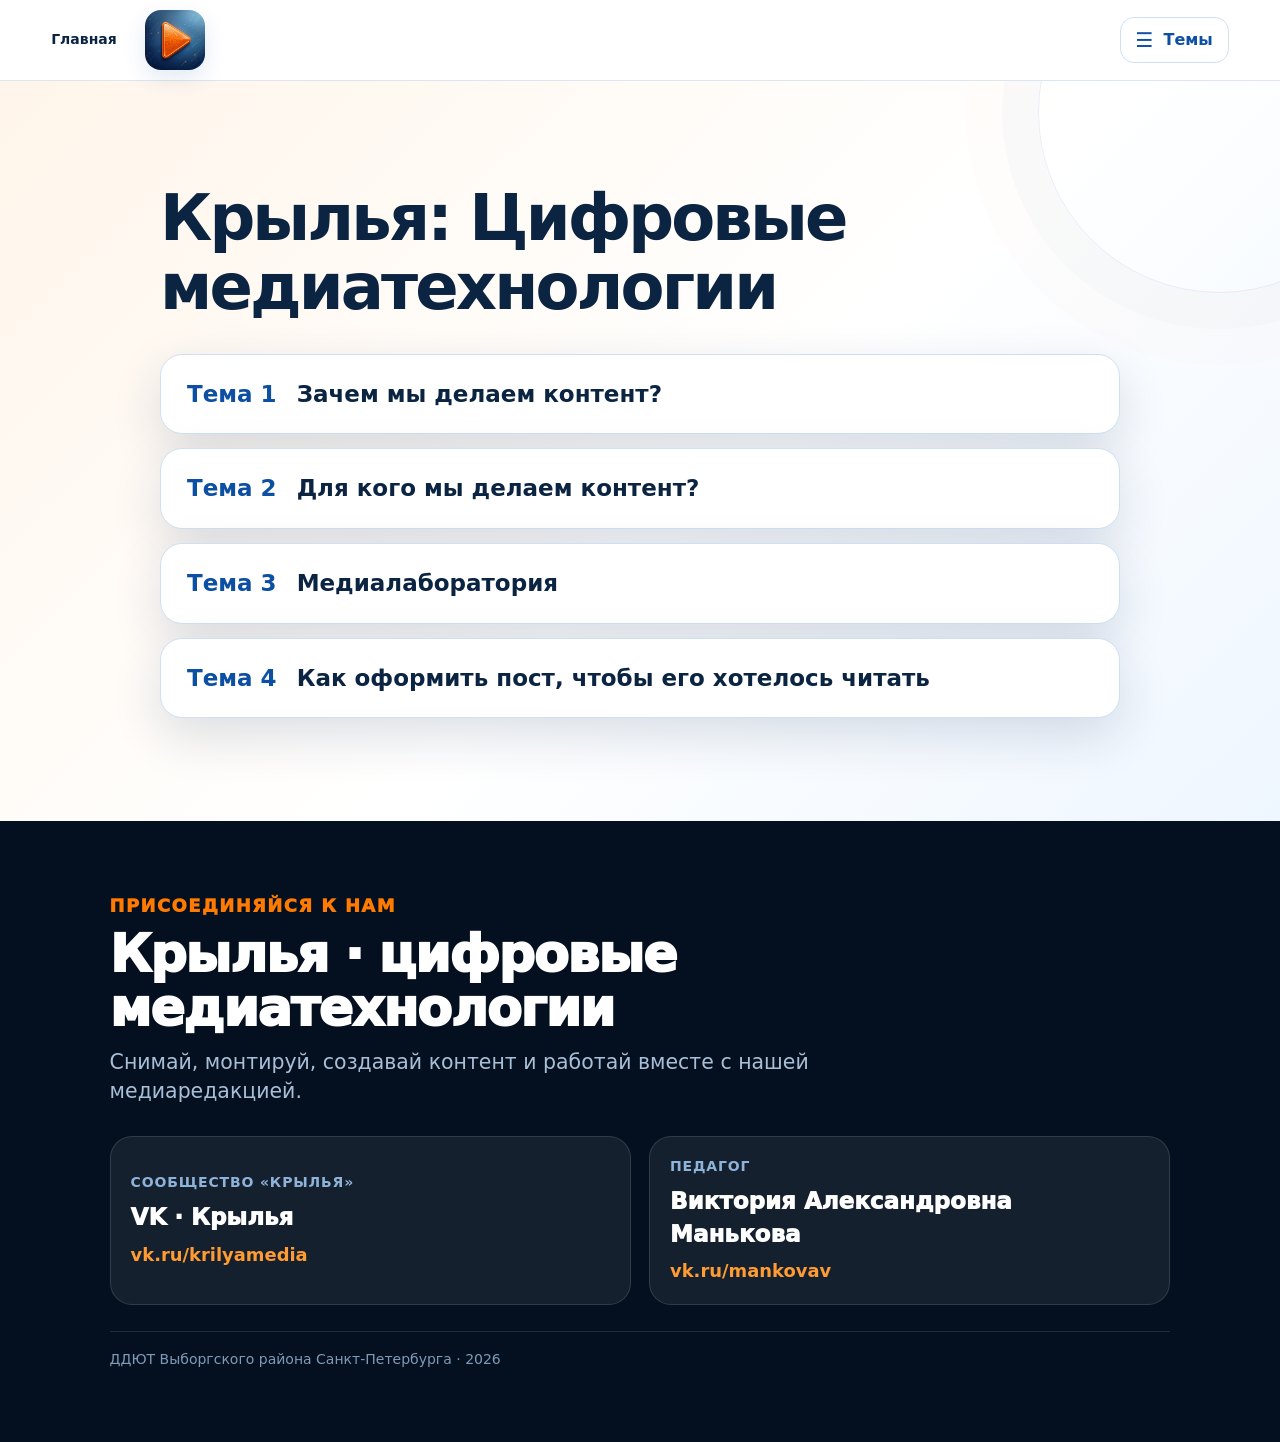
==== commit 747d837b: "Remove Wings QR blocks and fix footer cards" ====
--- a/index.html
+++ b/index.html
@@ -447,13 +447,14 @@
 }
 .footer-contacts{
   display:grid;
-  grid-template-columns:minmax(240px,.9fr) minmax(360px,1.45fr) auto;
+  grid-template-columns:repeat(2,minmax(0,1fr));
   gap:18px;
   align-items:stretch;
   margin-top:30px;
 }
 .contact-card{
   display:flex;
+  min-width:0;
   flex-direction:column;
   justify-content:center;
   gap:8px;
@@ -478,33 +479,13 @@
   color:#fff;
   font-size:clamp(18px,1.8vw,27px);
   font-weight:950;
-  white-space:nowrap;
+  overflow-wrap:anywhere;
 }
 .contact-url{
   color:#ff9b33;
   font-size:clamp(15px,1.4vw,19px);
   font-weight:800;
   word-break:break-all;
-}
-.qr-card{
-  display:grid;
-  place-items:center;
-  gap:8px;
-  min-width:170px;
-  padding:16px;
-  border-radius:22px;
-  background:#fff;
-  color:var(--ink);
-}
-.qr-card img{
-  width:130px;
-  height:130px;
-  display:block;
-}
-.qr-card span{
-  font-weight:900;
-  font-size:14px;
-  text-align:center;
 }
 .footer-bottom{
   margin-top:26px;
@@ -519,9 +500,6 @@
   }
   .contact-name{
     white-space:normal;
-  }
-  .qr-card{
-    justify-self:start;
   }
 }
 
@@ -1562,11 +1540,6 @@
         <span class="contact-name">Виктория Александровна Манькова</span>
         <span class="contact-url">vk.ru/mankovav</span>
       </a>
-
-      <a class="qr-card" href="https://vk.ru/krilyamedia" target="_blank" rel="noopener" aria-label="Открыть сообщество Крылья во ВКонтакте">
-        <img src="vk-krilyamedia-qr.png" alt="QR-код сообщества Крылья">
-        <span>Сканируй → вступай в группу</span>
-      </a>
     </div>
 
     <div class="footer-bottom">ДДЮТ Выборгского района Санкт-Петербурга · 2026</div>
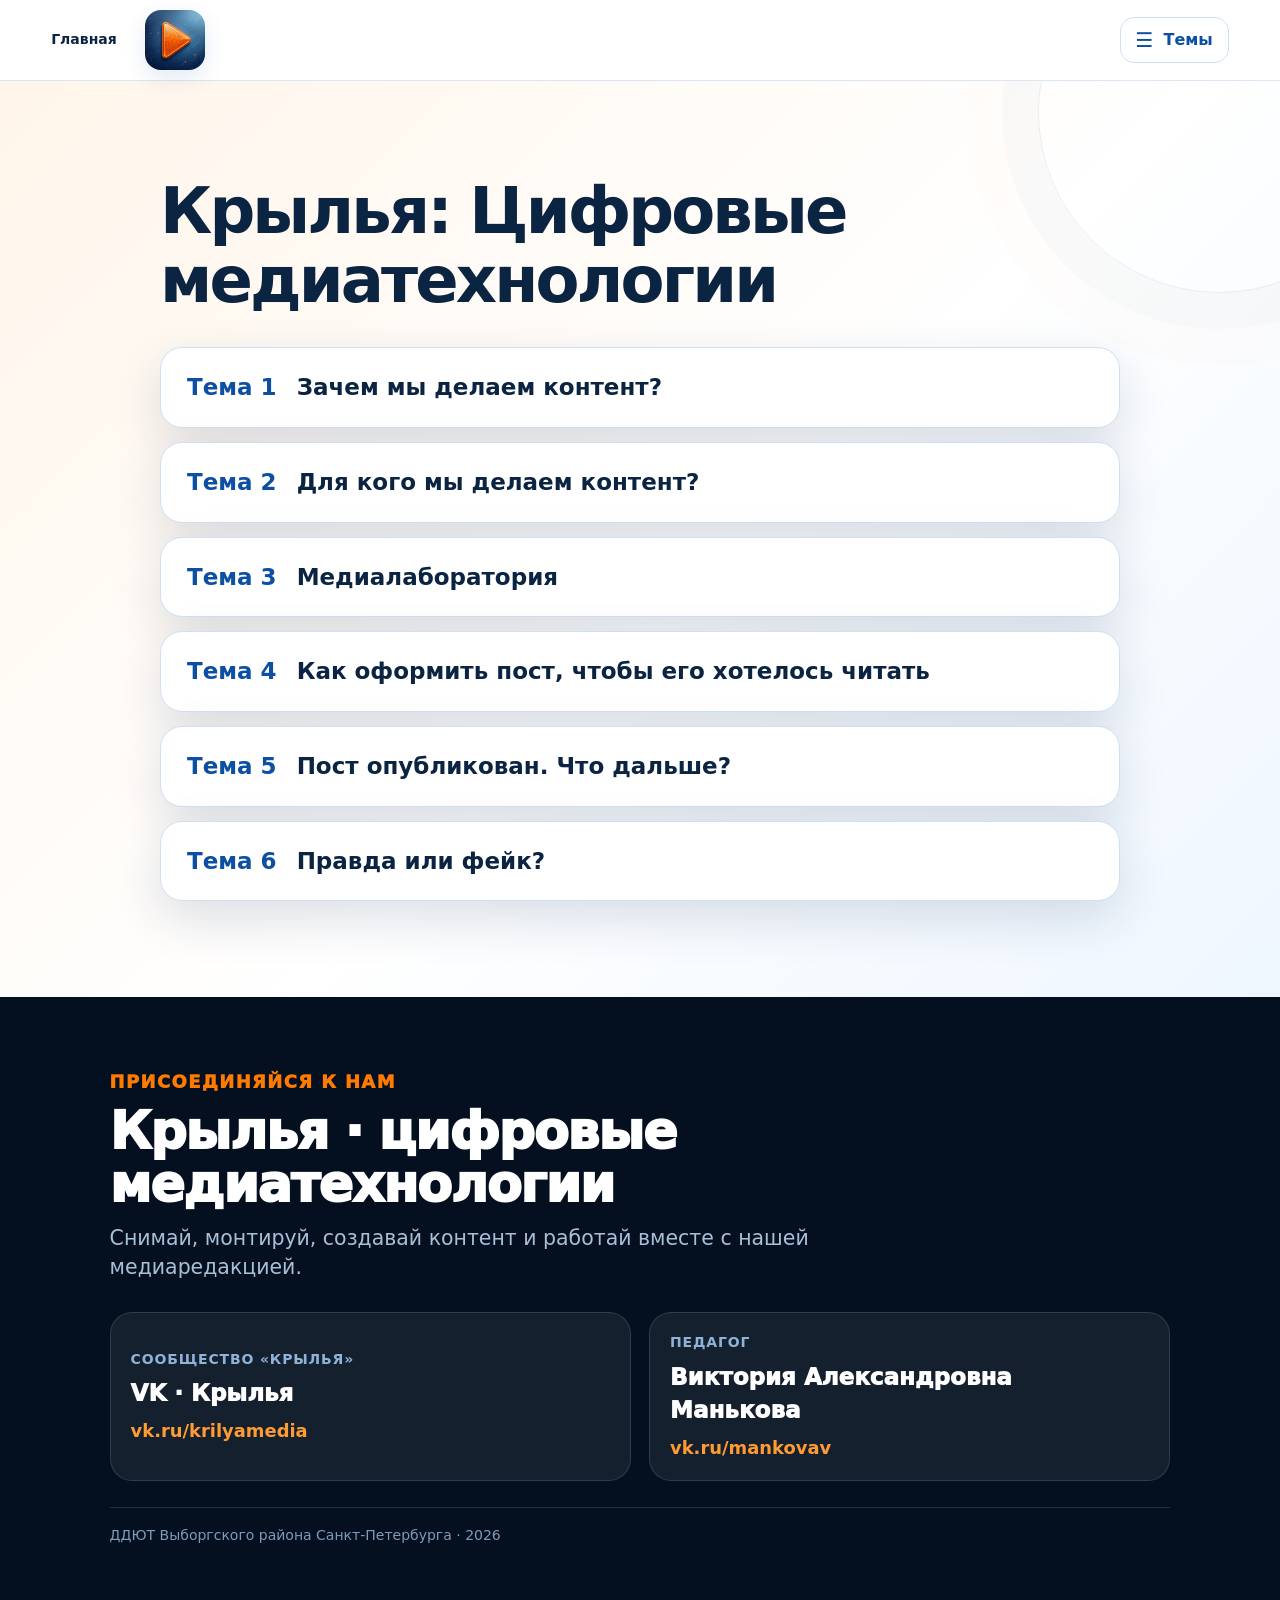
==== commit 2ce8a51a: "Fix navigation for Wings topics 5 and 6" ====
--- a/index.html
+++ b/index.html
@@ -786,9 +786,9 @@
 </style>
 </head>
 <body>
-<header class="topbar course-topbar"><a class="course-home" href="https://yourlevelup.ru/">Главная</a><a class="brand" href="https://wings.yourlevelup.ru/" aria-label="К списку тем Крыльев"><img src="[data-uri]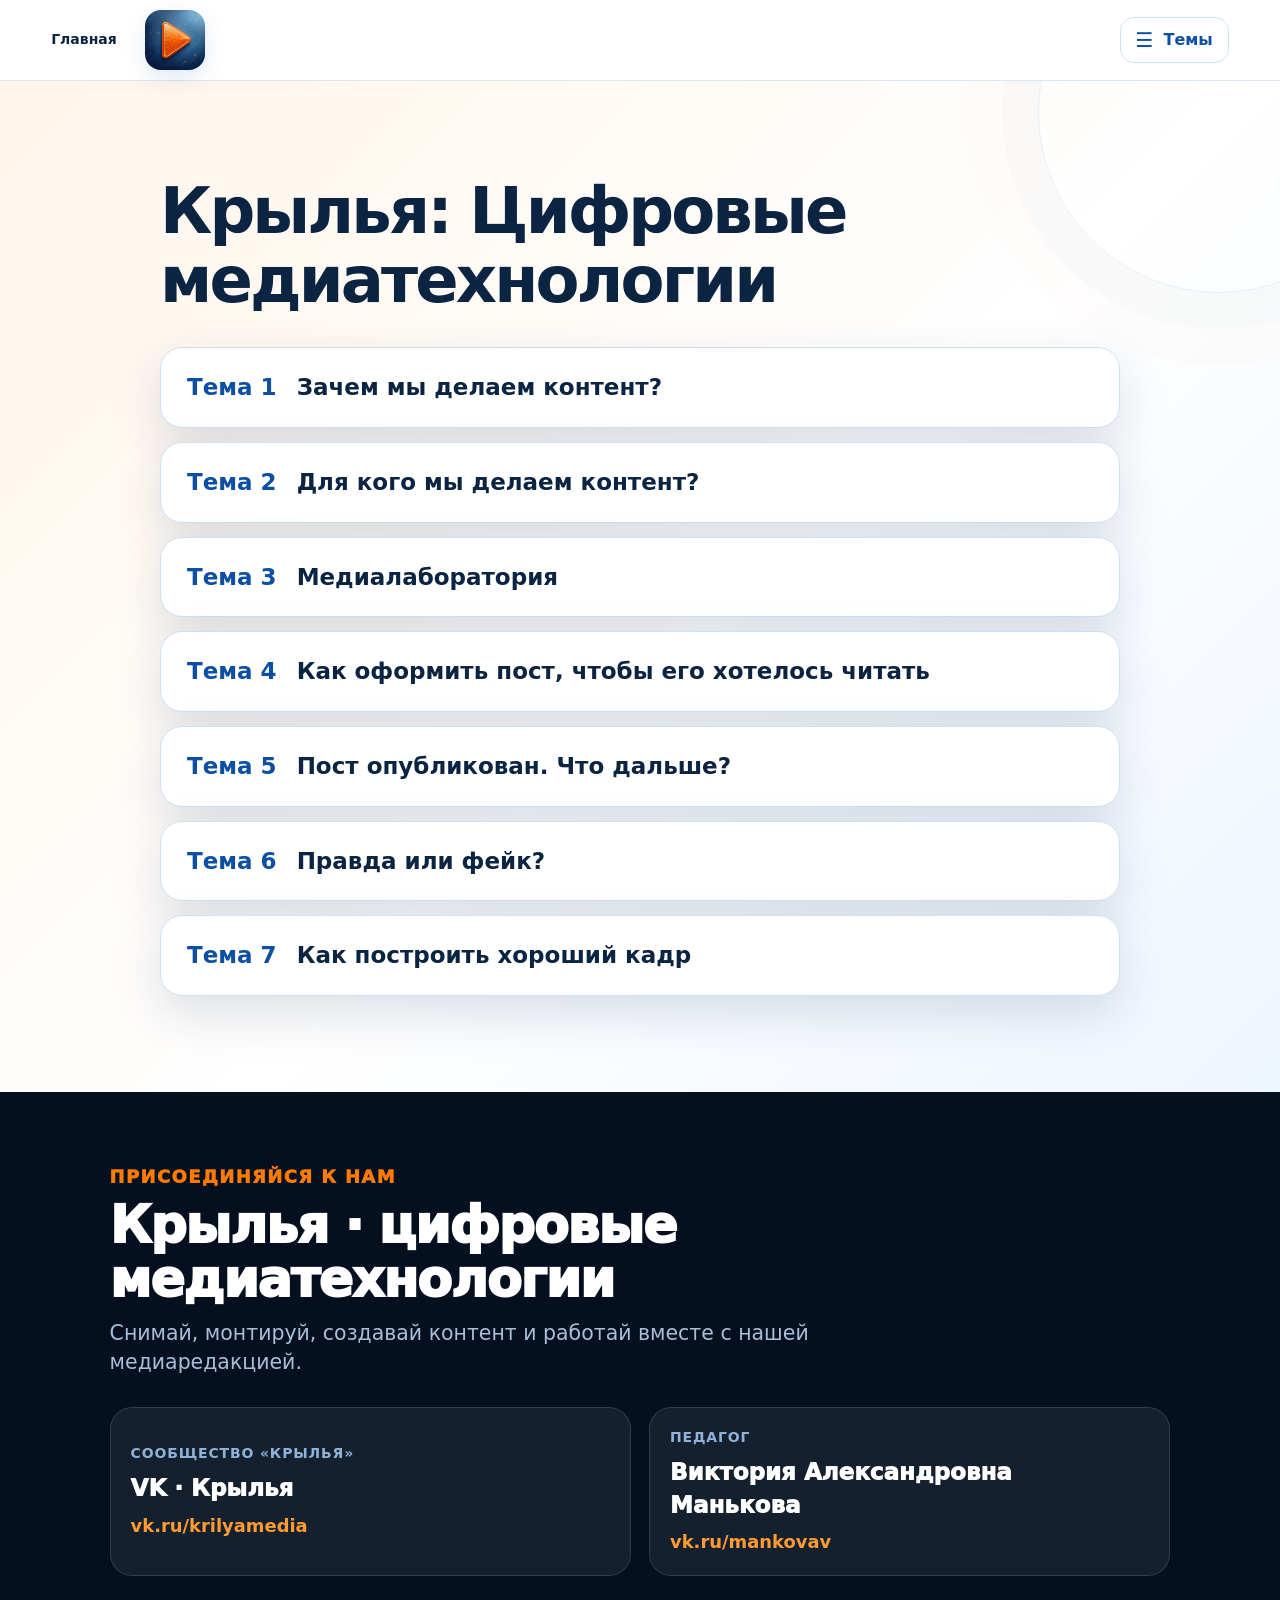
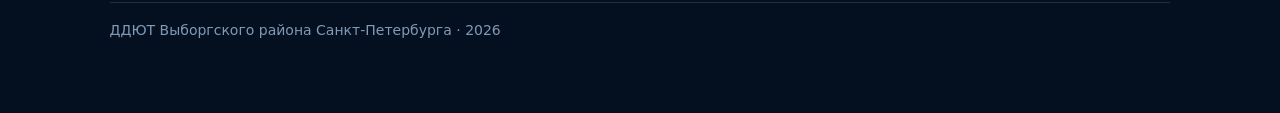
==== commit 64371bf4: "Publish Wings topic 7 photography lesson" ====
--- a/index.html
+++ b/index.html
@@ -786,9 +786,9 @@
 </style>
 </head>
 <body>
-<header class="topbar course-topbar"><a class="course-home" href="https://yourlevelup.ru/">Главная</a><a class="brand" href="https://wings.yourlevelup.ru/" aria-label="К списку тем Крыльев"><img src="[data-uri]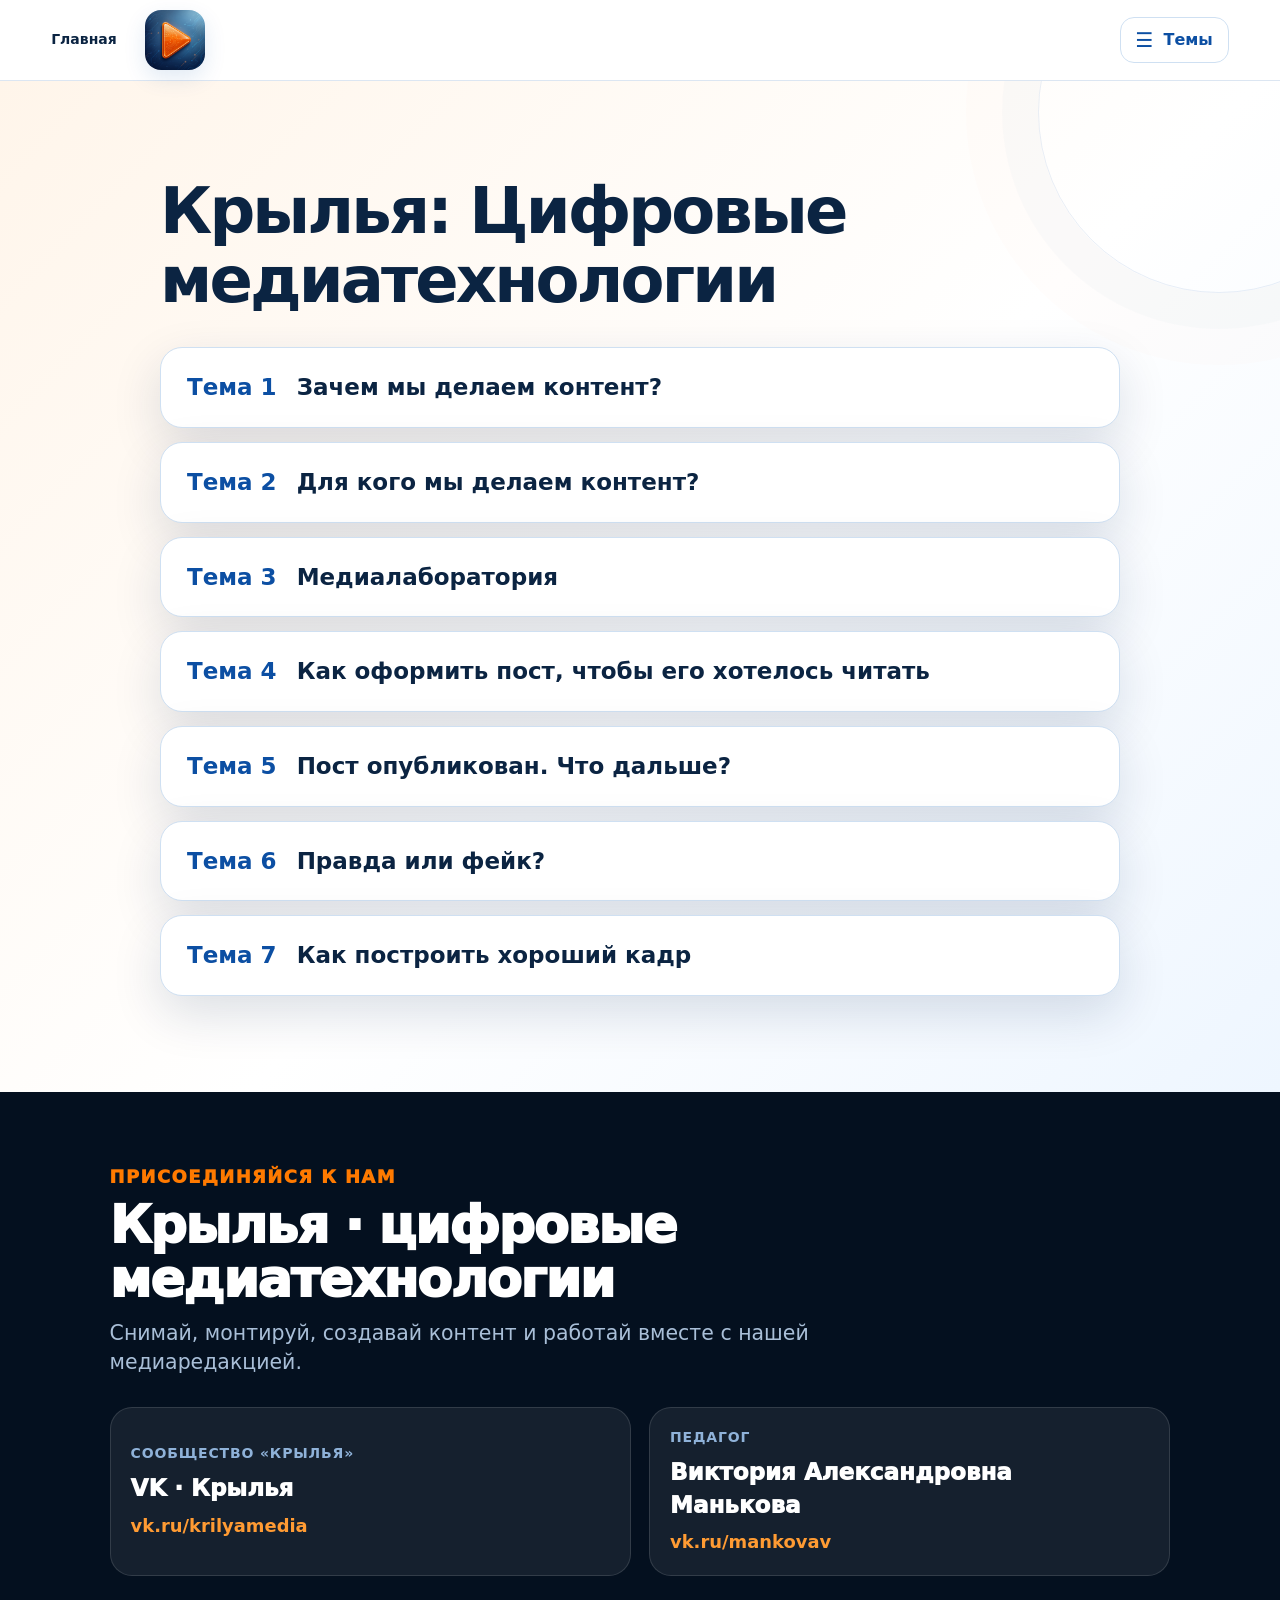
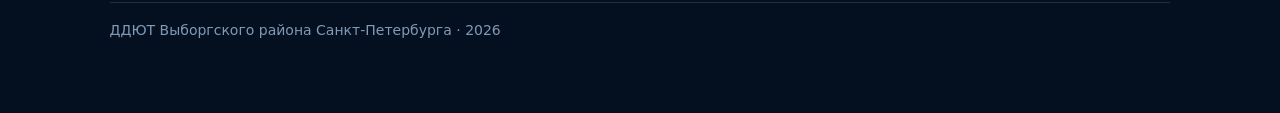
==== commit 4cb492b7: "Restore topic 6 photos and add previous-next topic navigation" ====
--- a/index.html
+++ b/index.html
@@ -784,7 +784,7 @@
 @media(max-width:580px){.course-menu summary{padding:9px 11px;font-size:13px}.lesson-list a{display:grid;gap:5px;padding:19px}.course-home{font-size:13px}}
 
 </style>
-</head>
+<link rel="stylesheet" href="assets/course-navigation.css?v=2cf5fccc644c"></head>
 <body>
 <header class="topbar course-topbar"><a class="course-home" href="https://yourlevelup.ru/">Главная</a><a class="brand" href="https://wings.yourlevelup.ru/" aria-label="К списку тем Крыльев"><img src="[data-uri]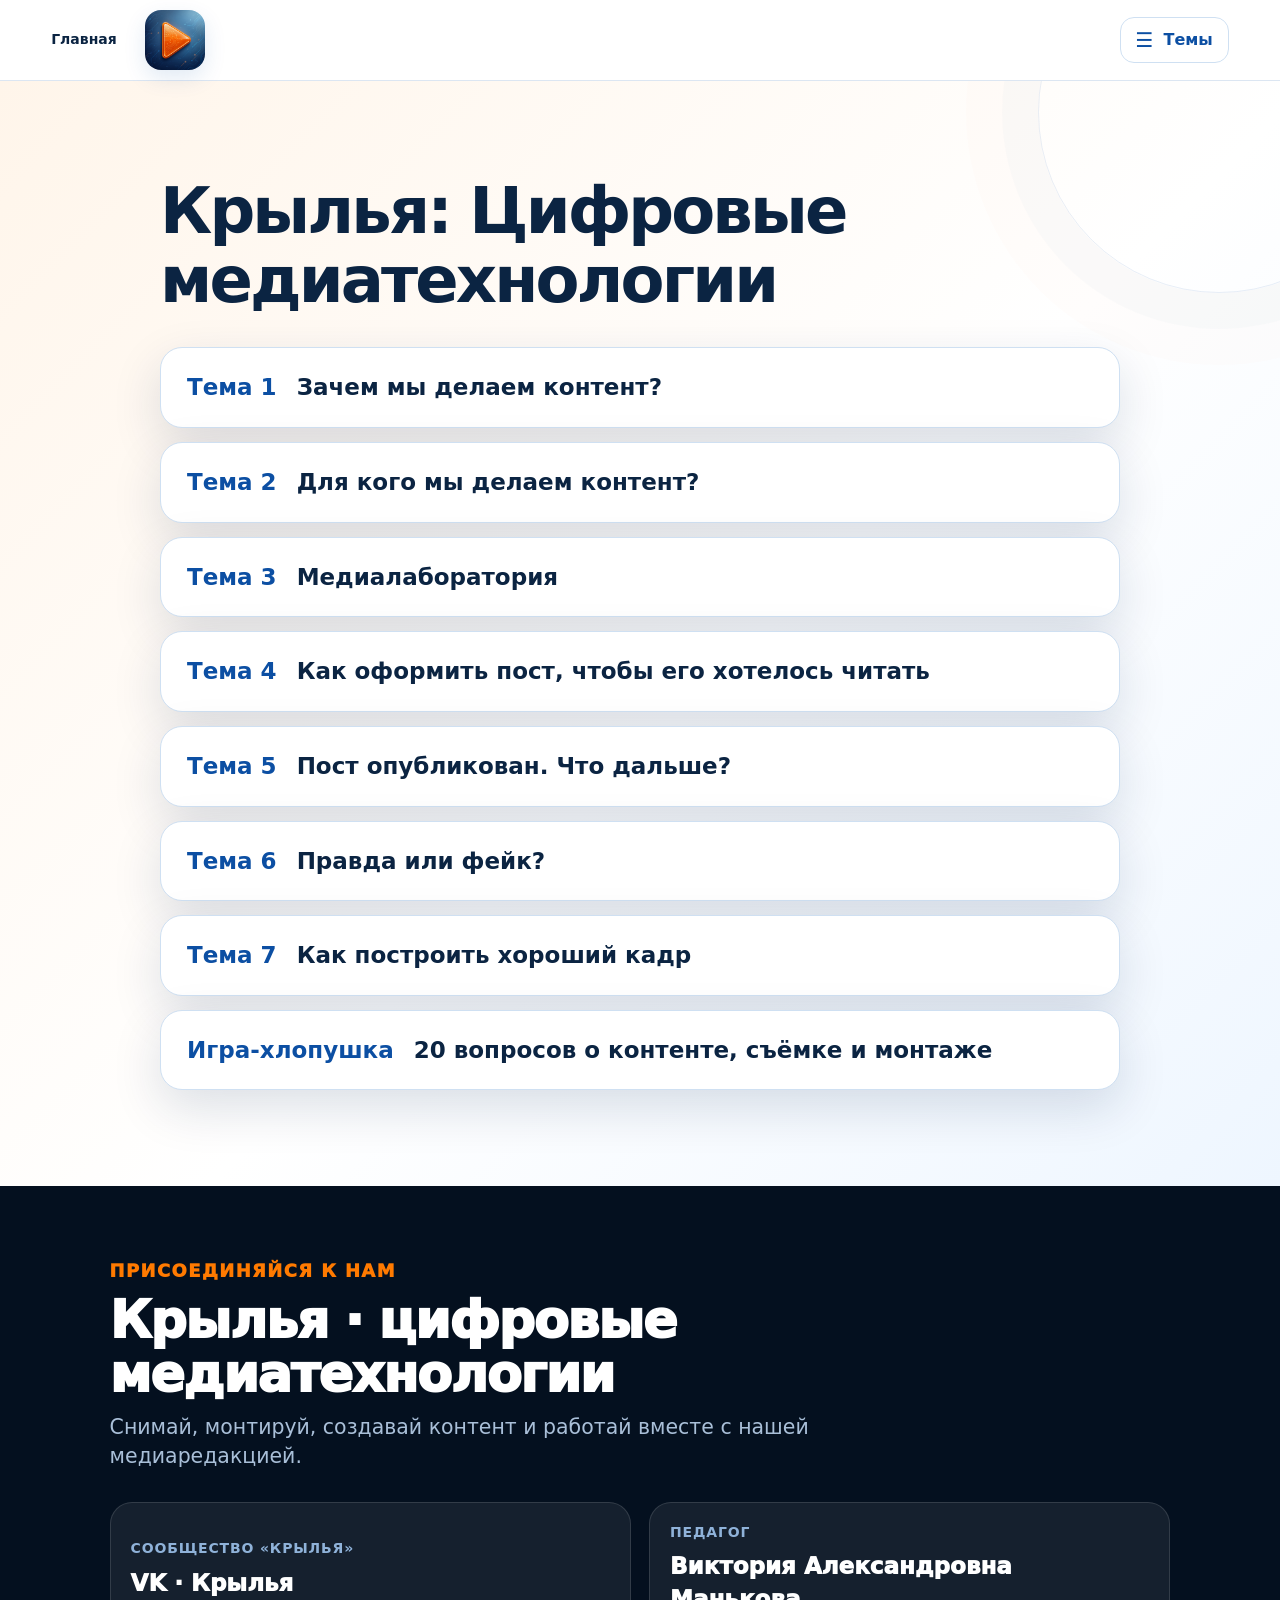
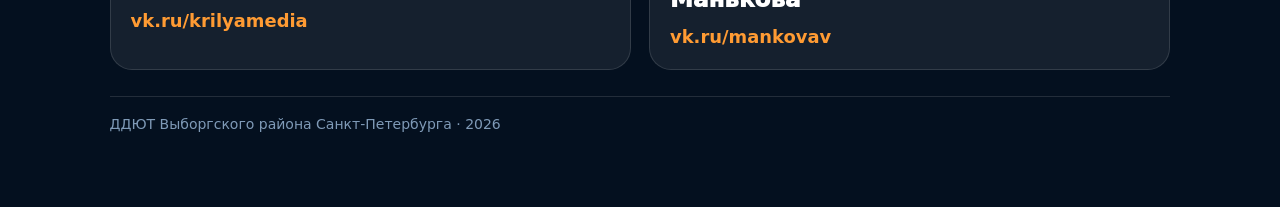
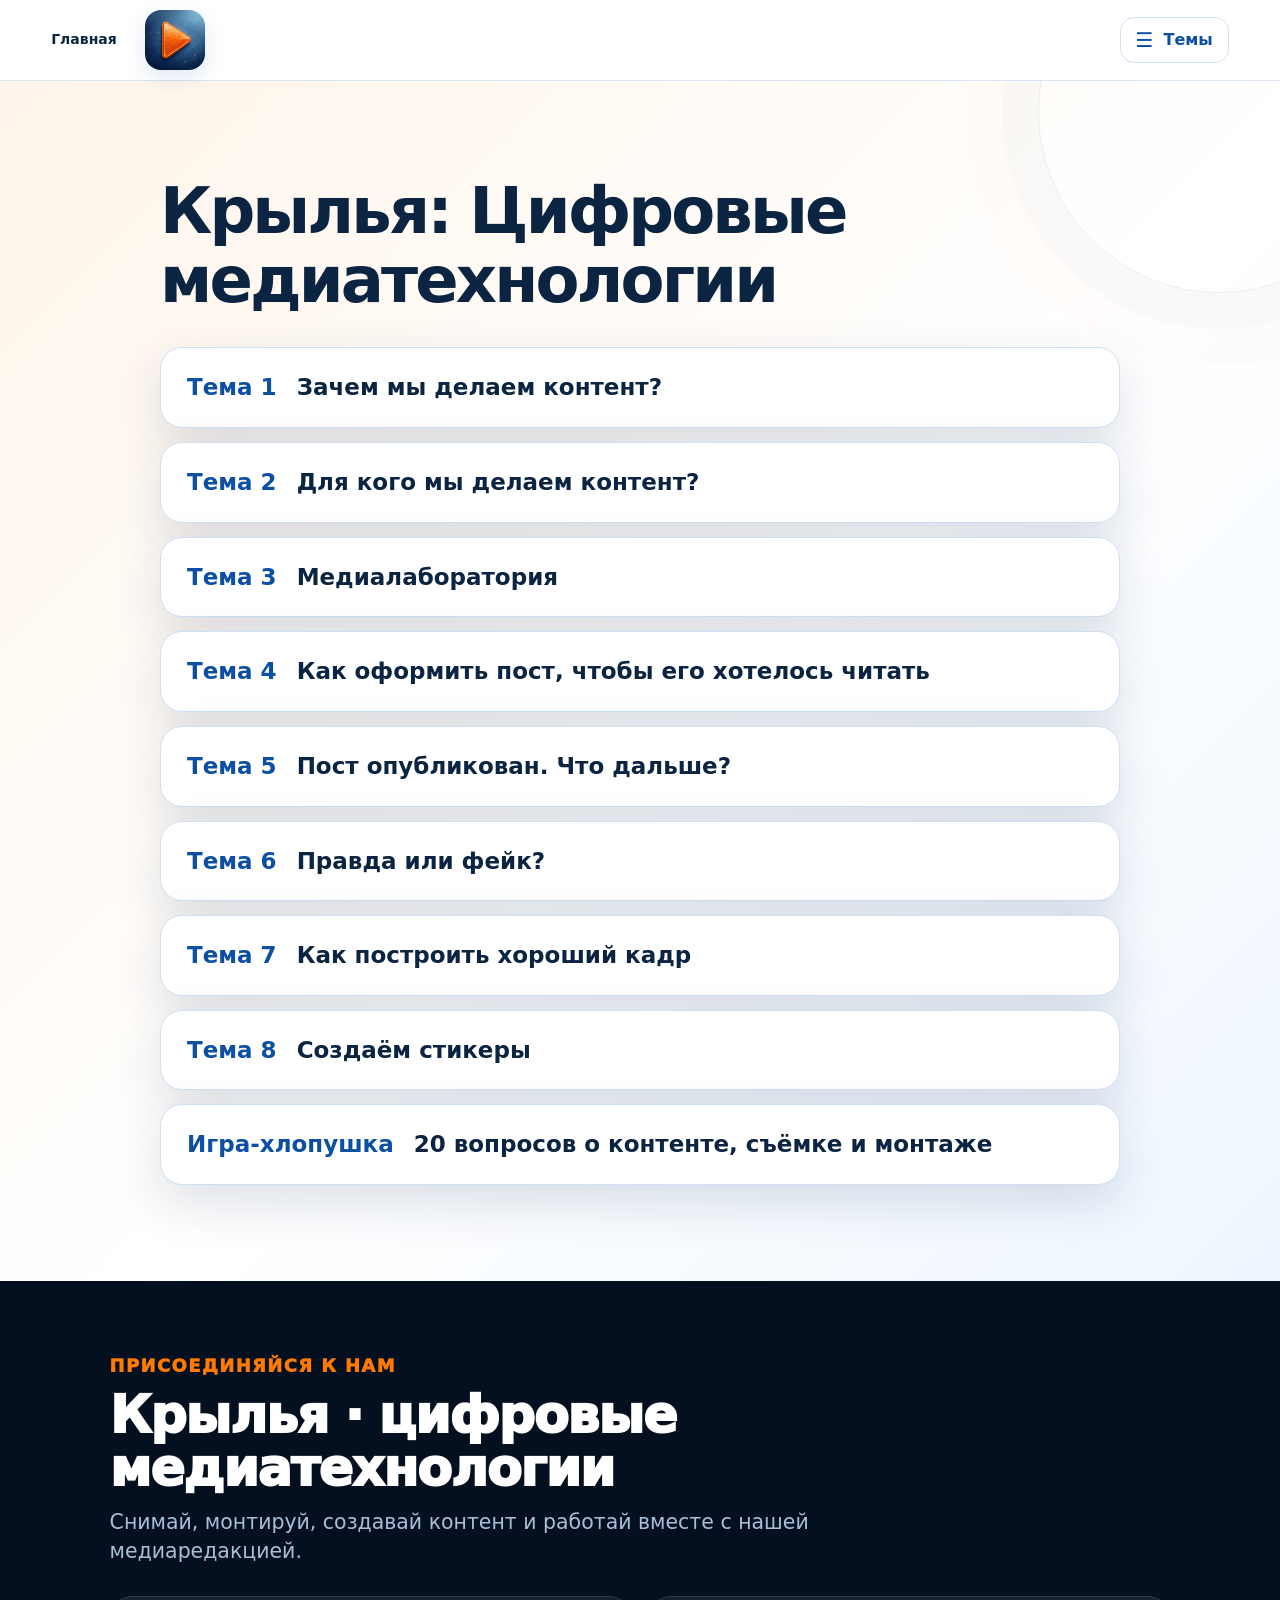
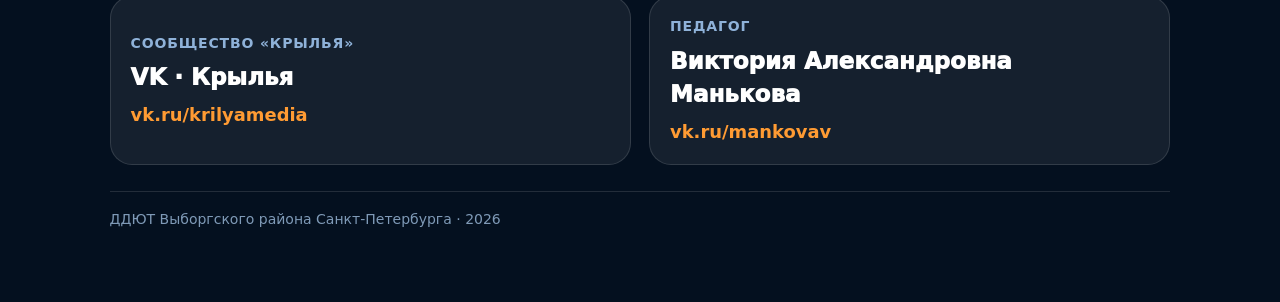
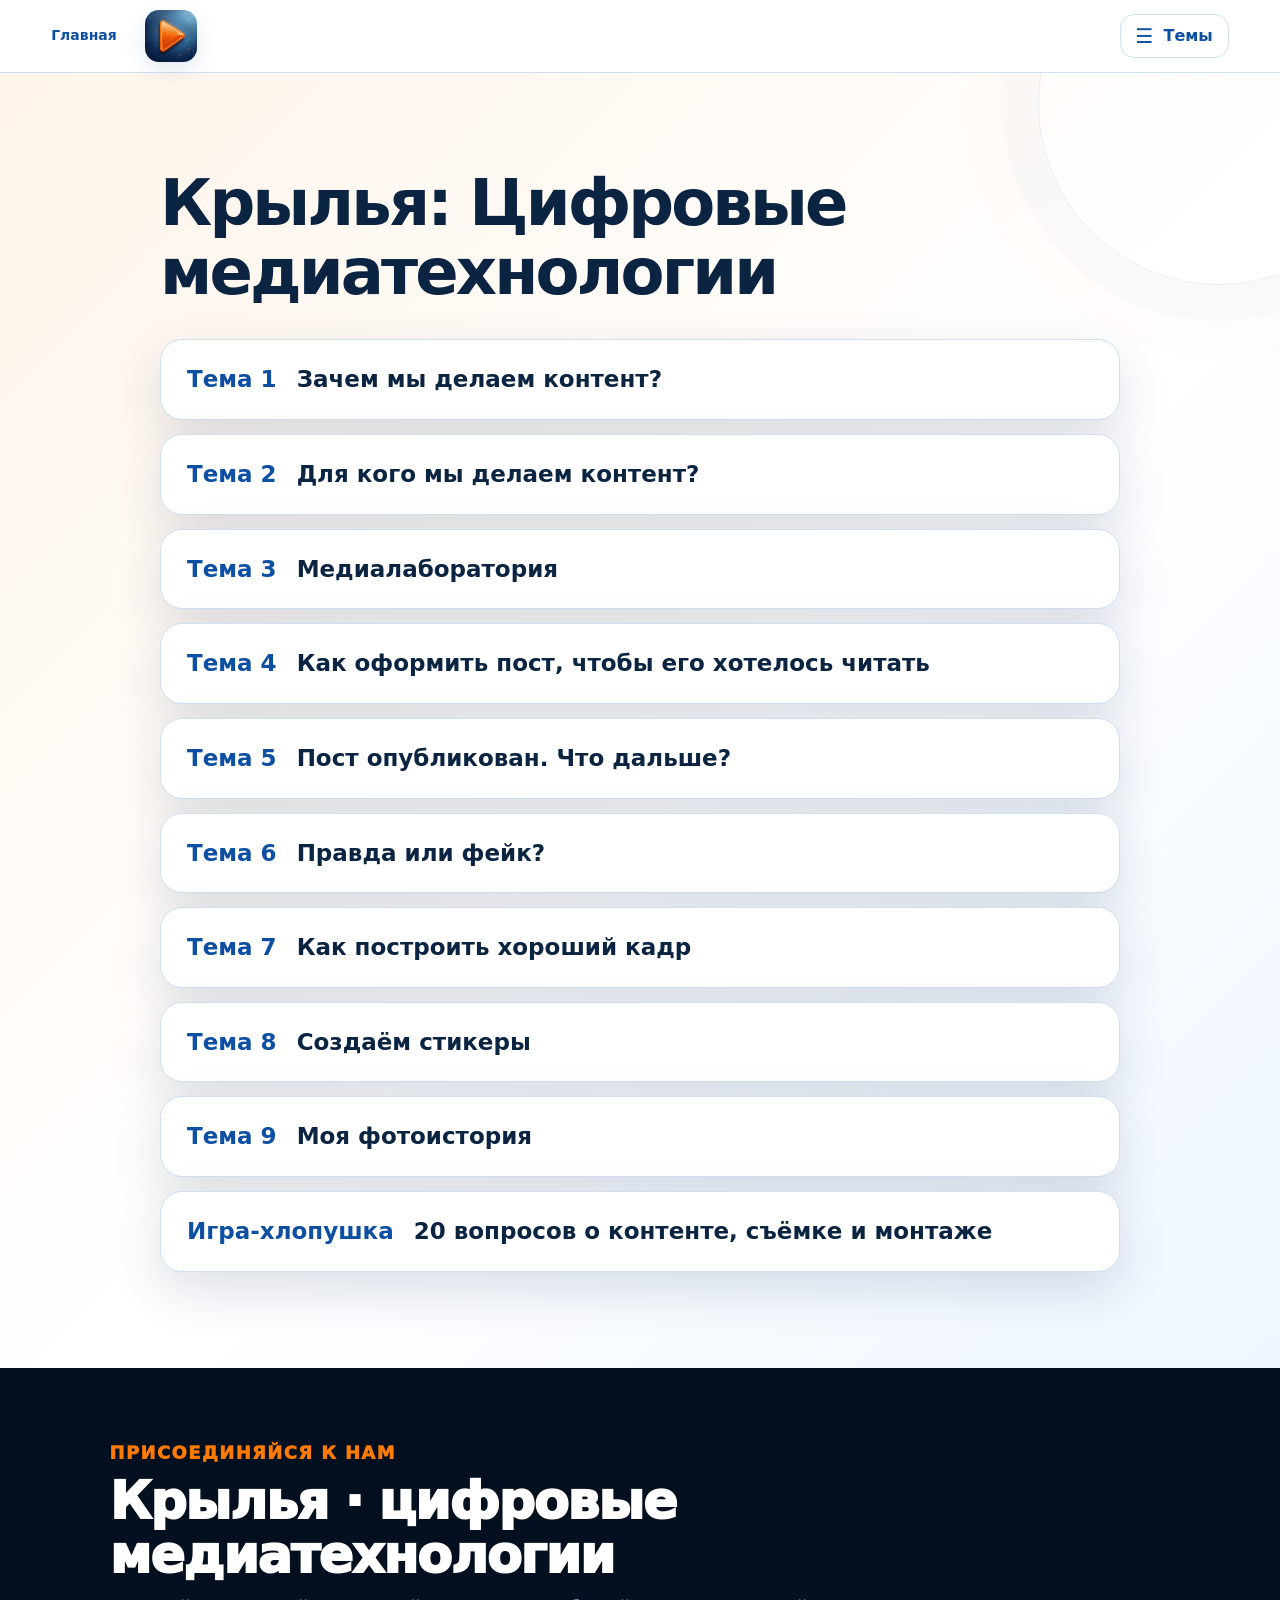
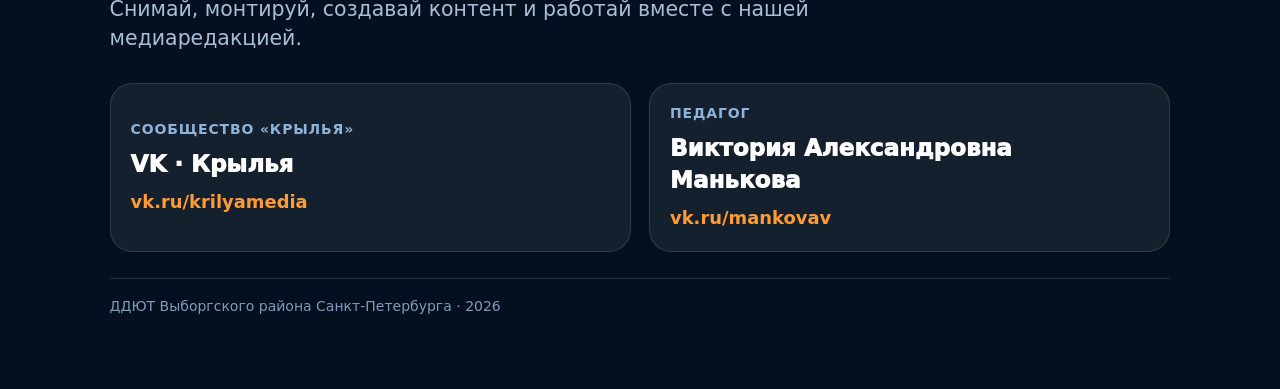
